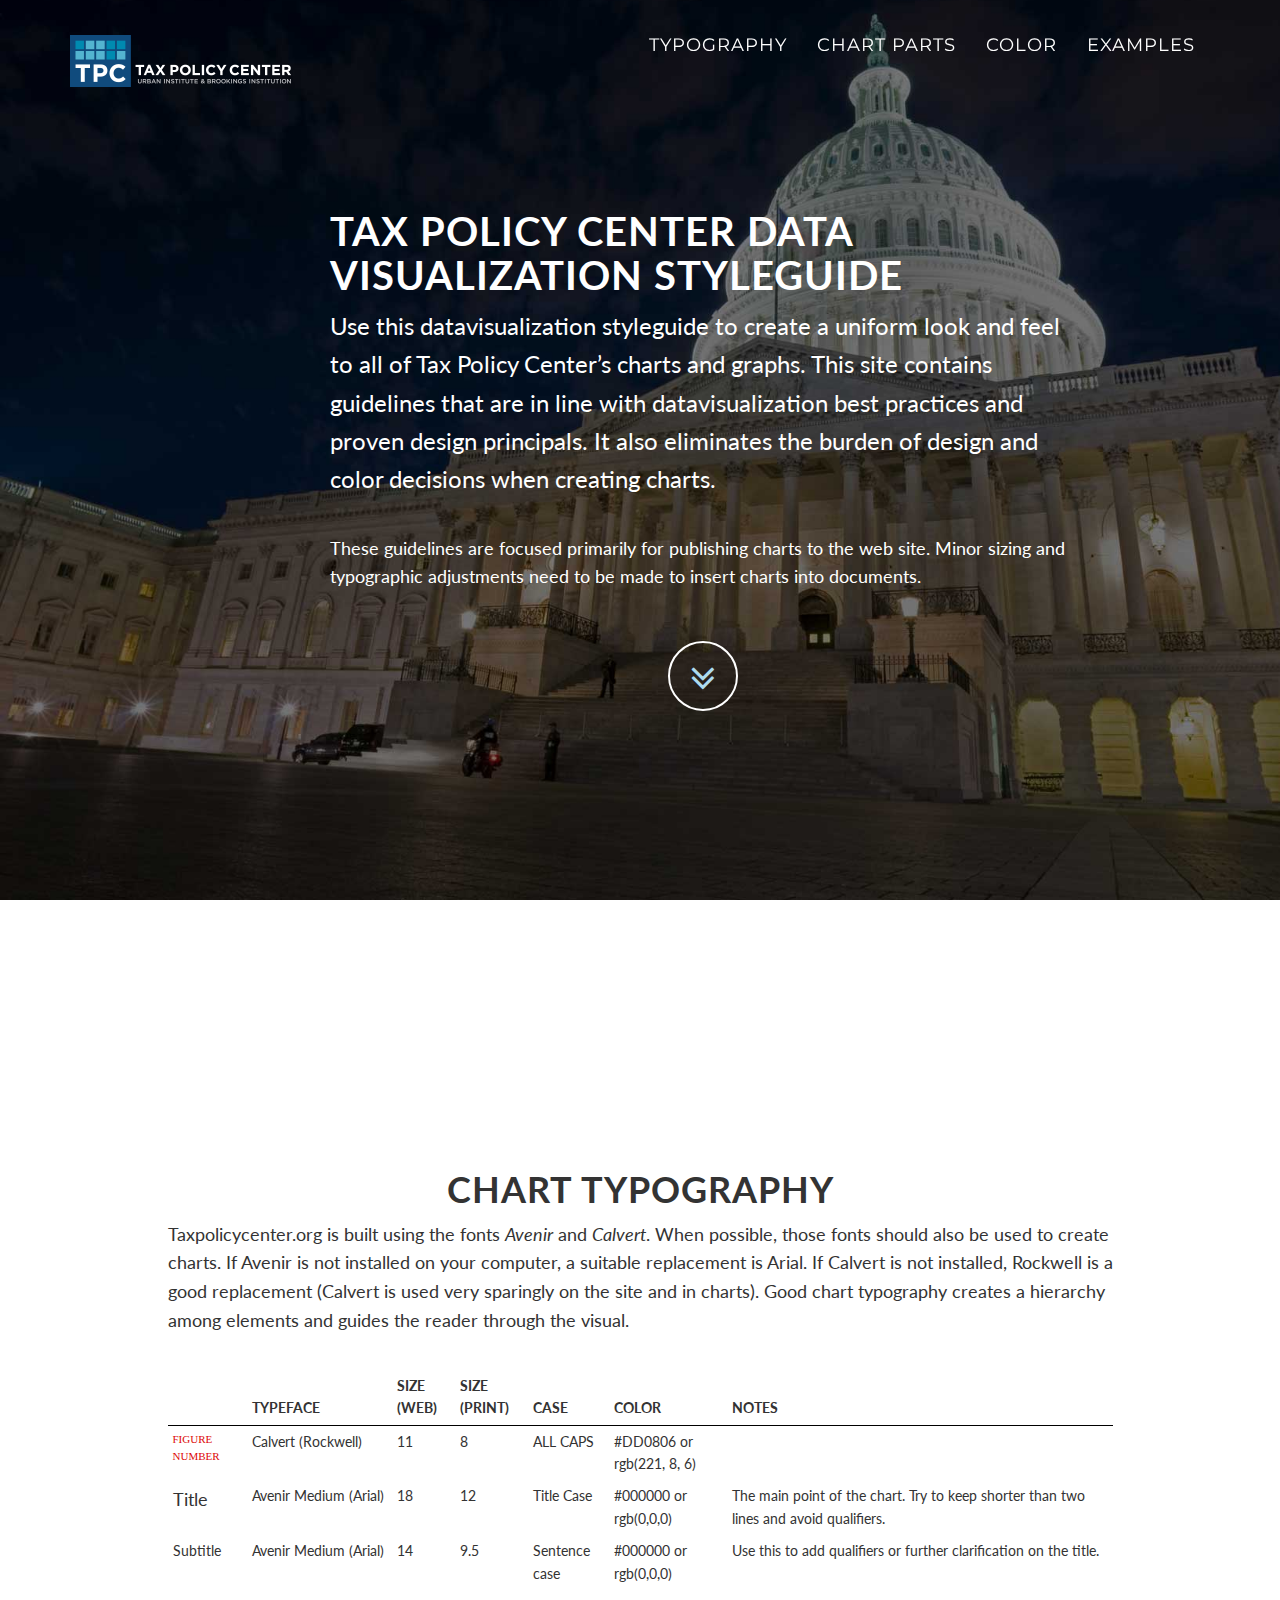
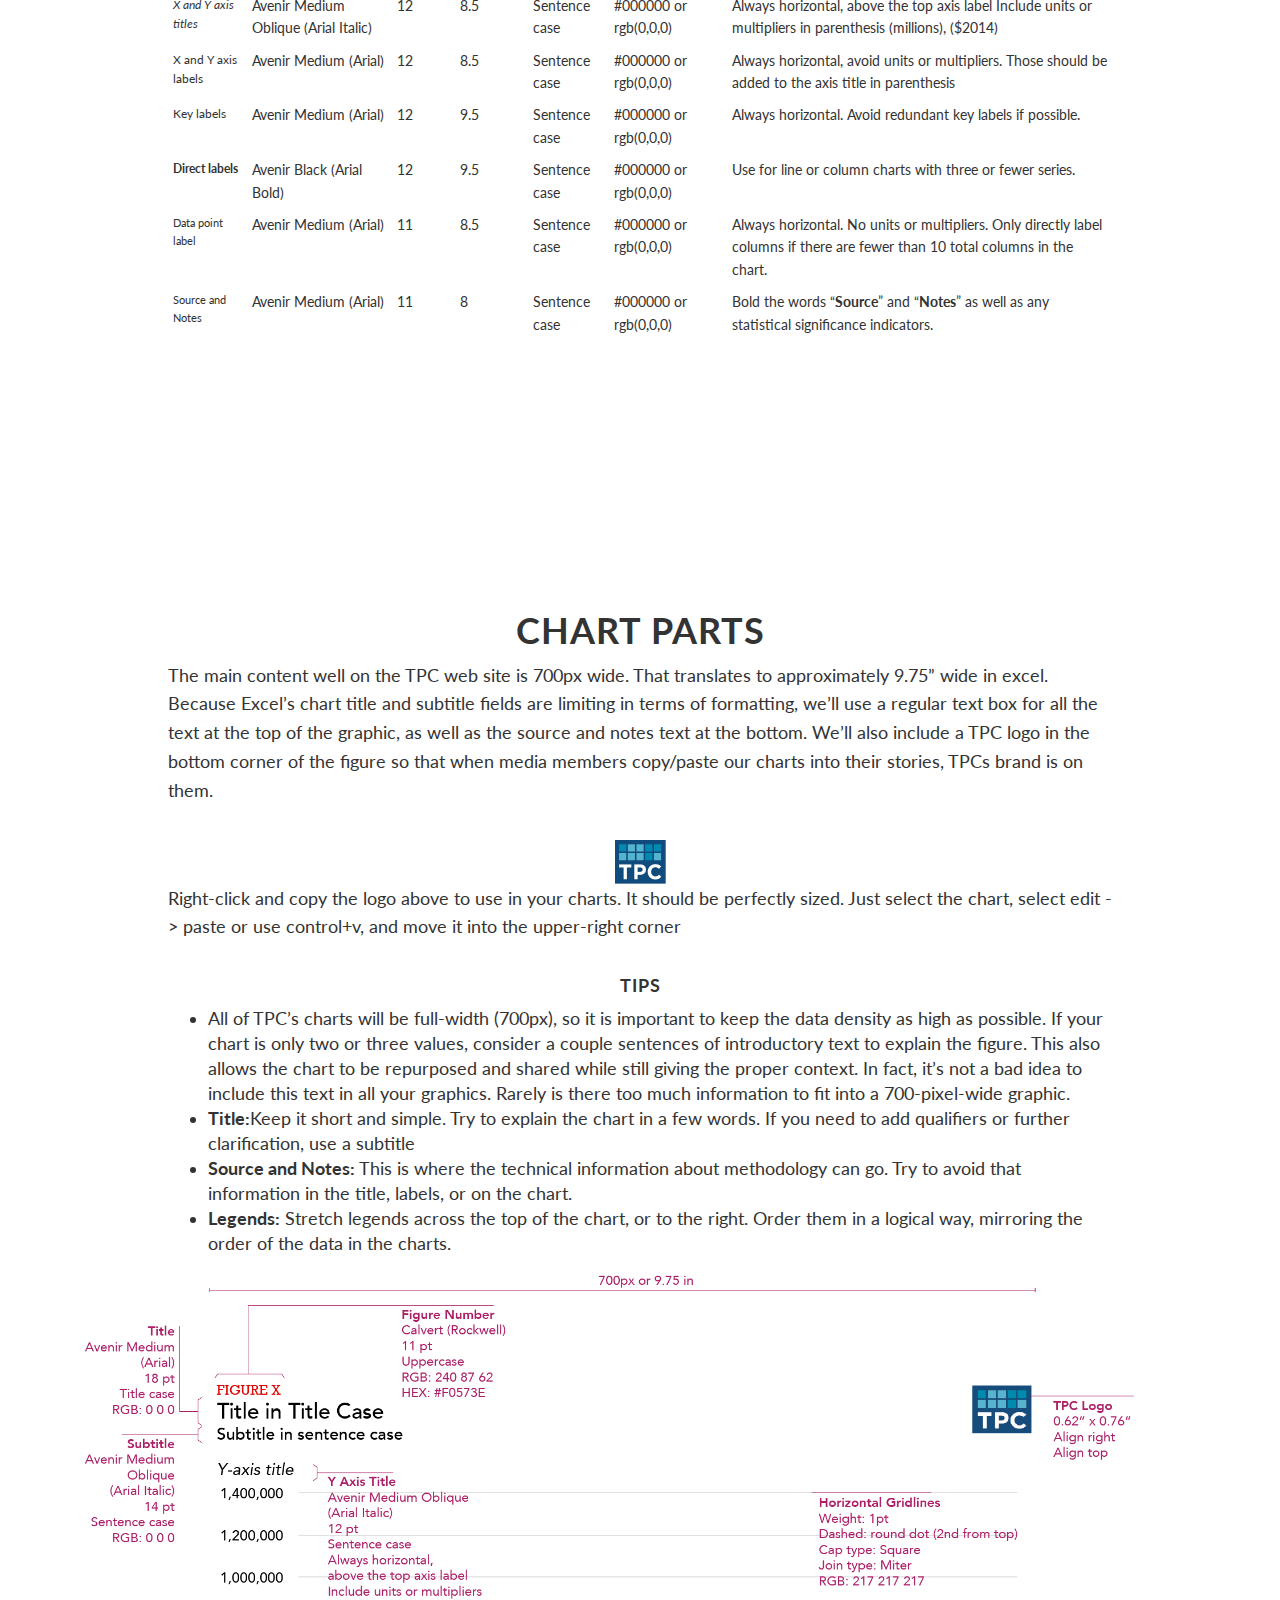
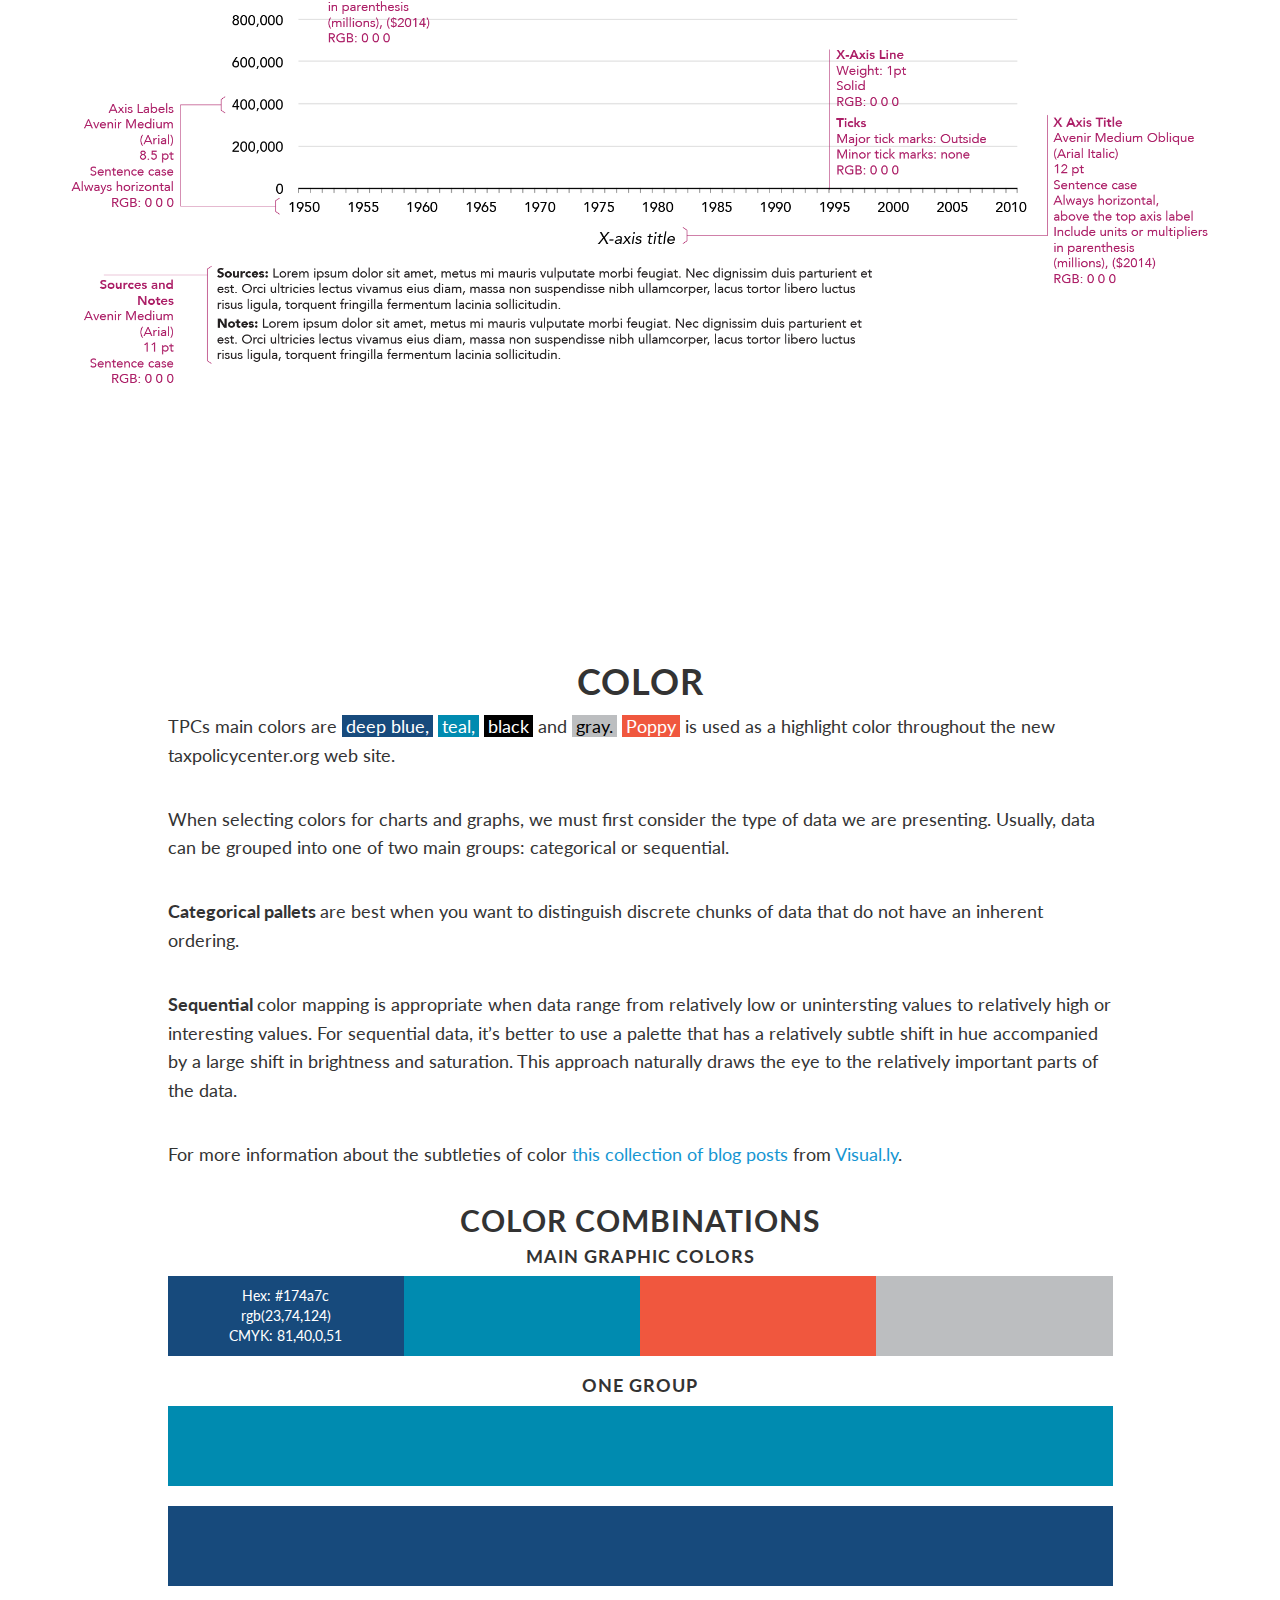
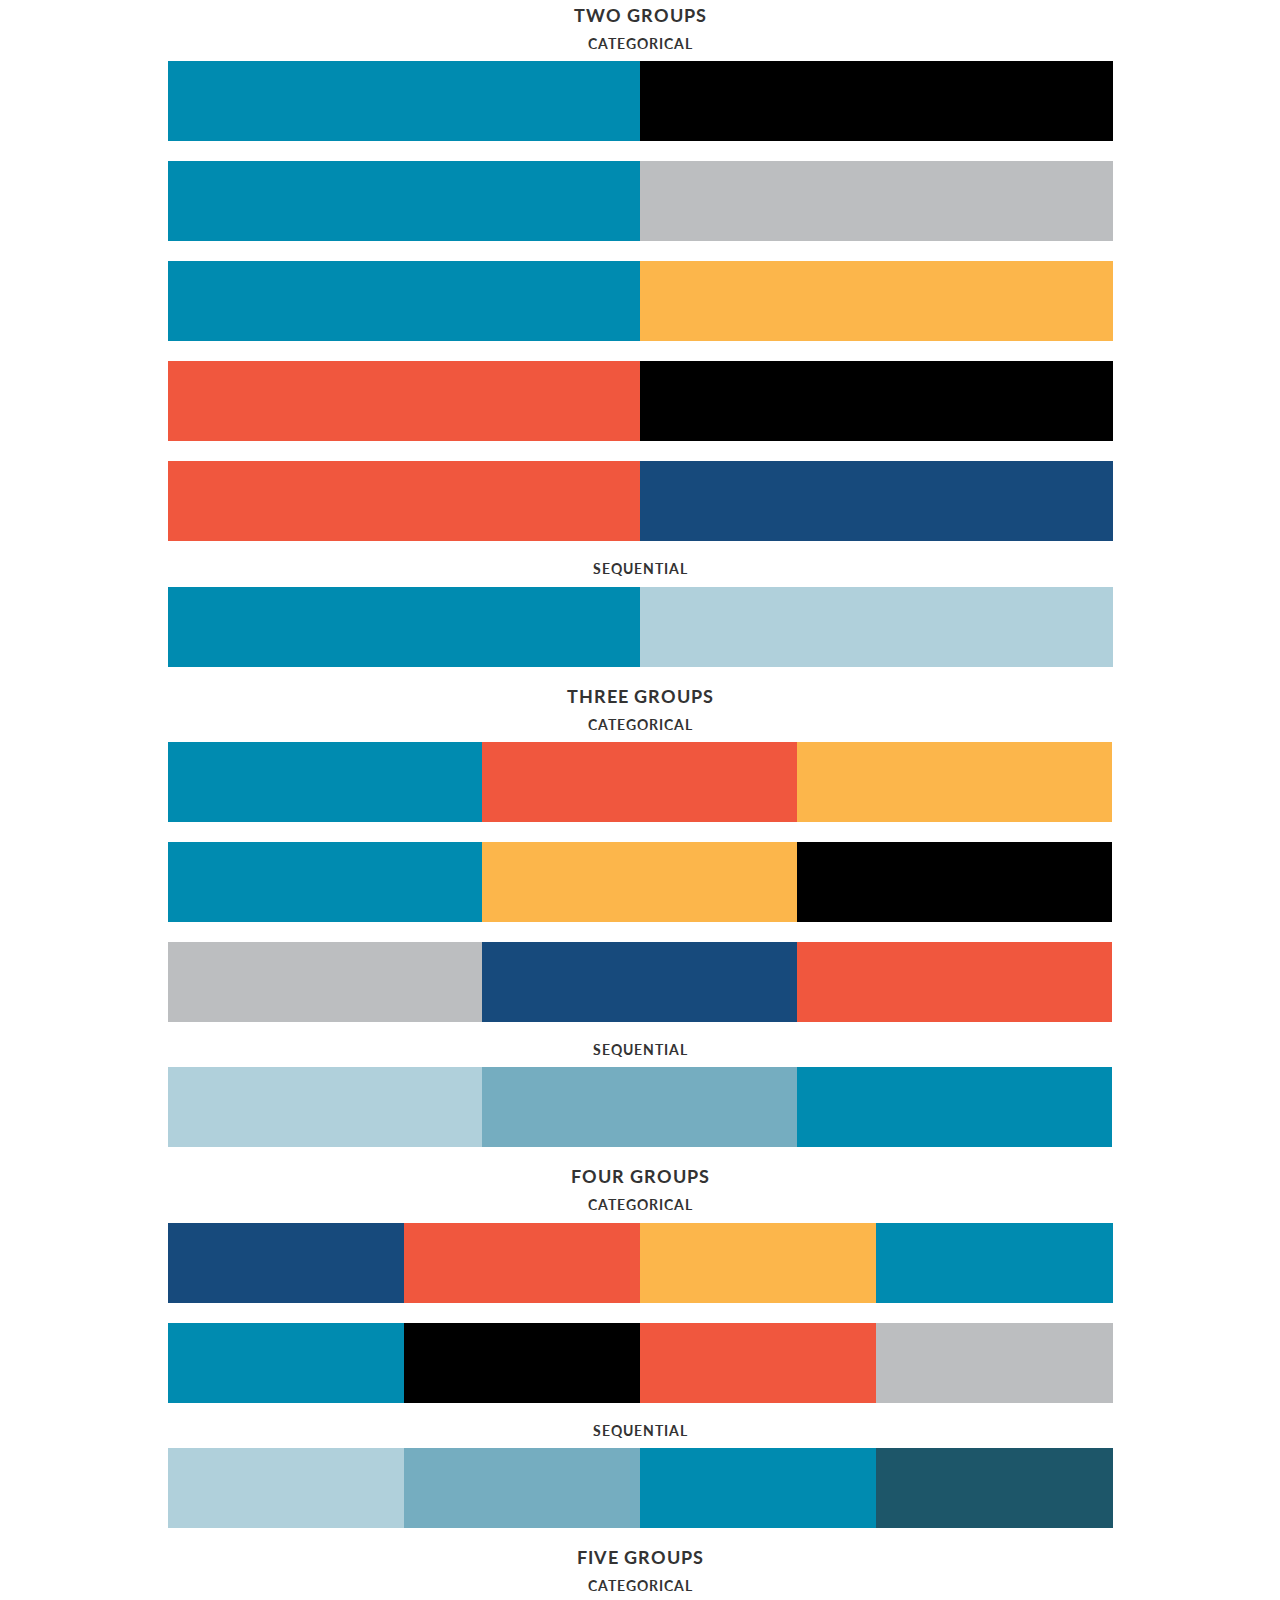
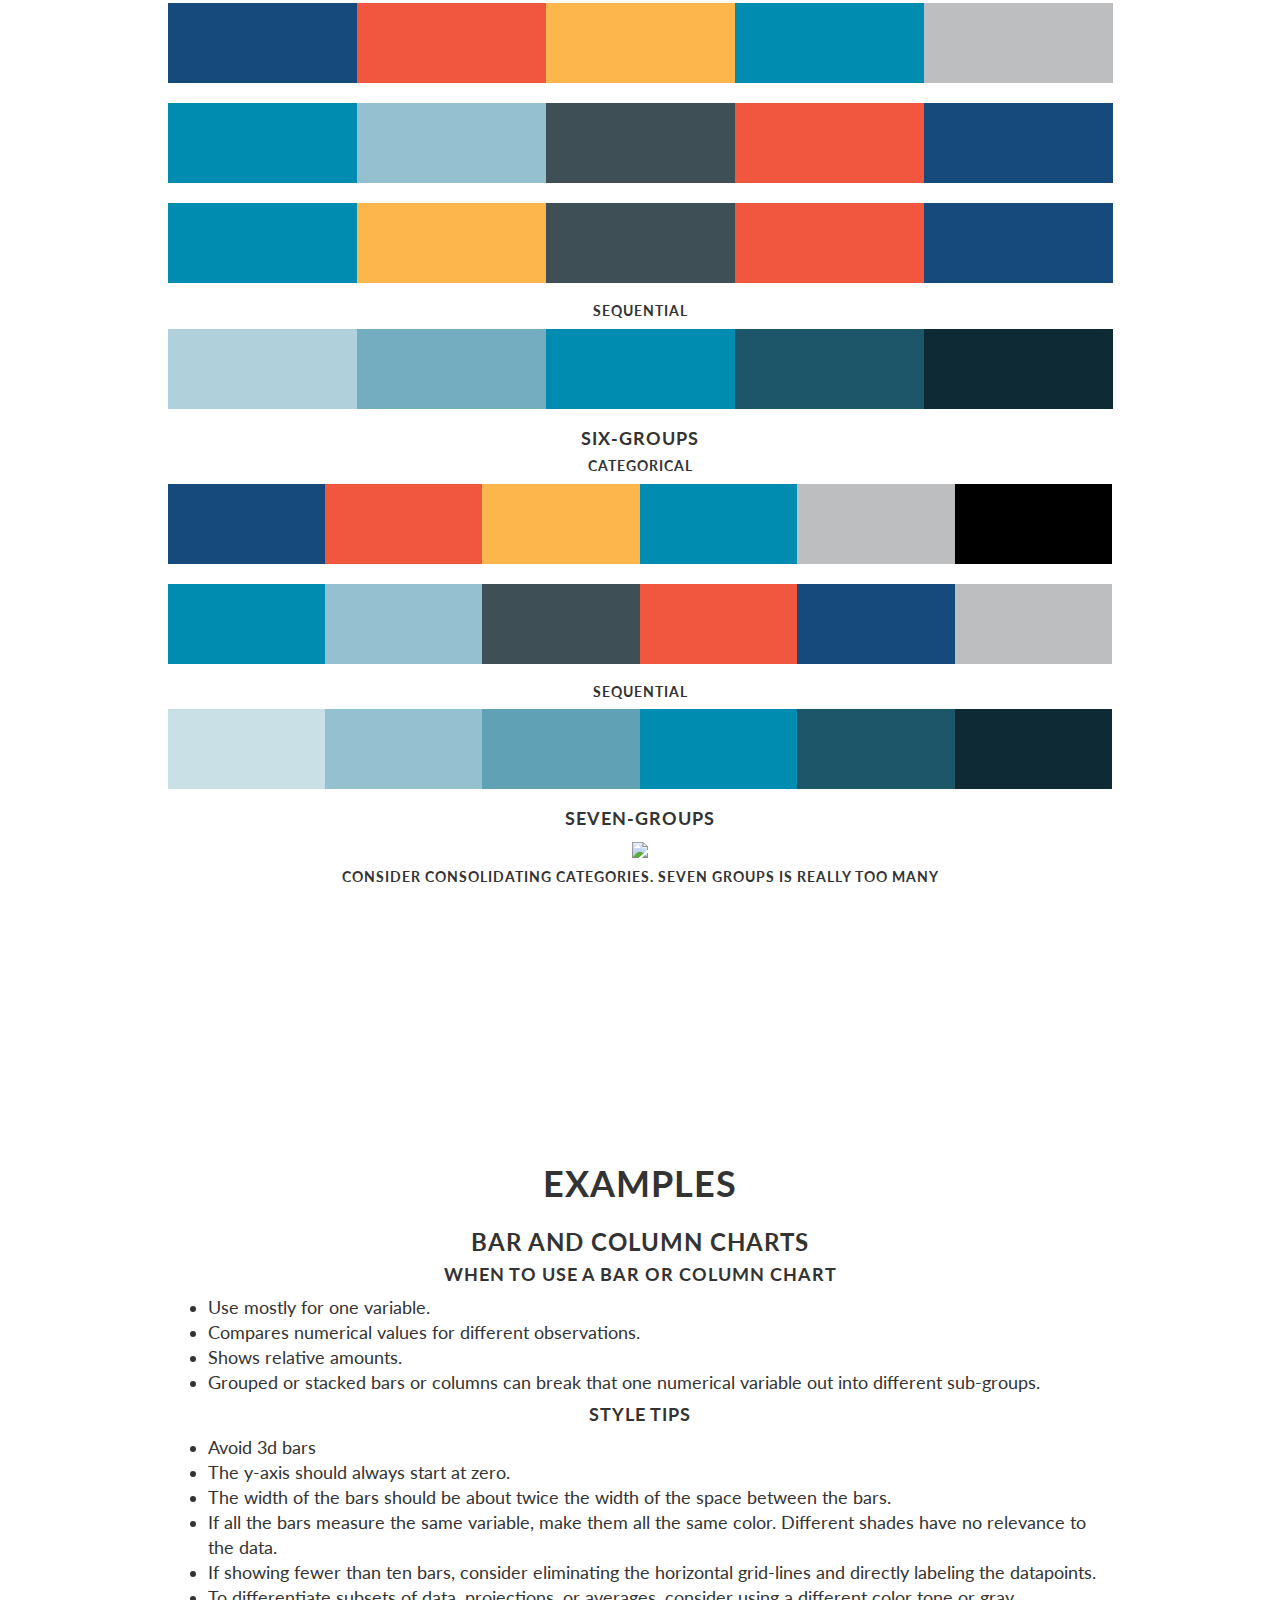
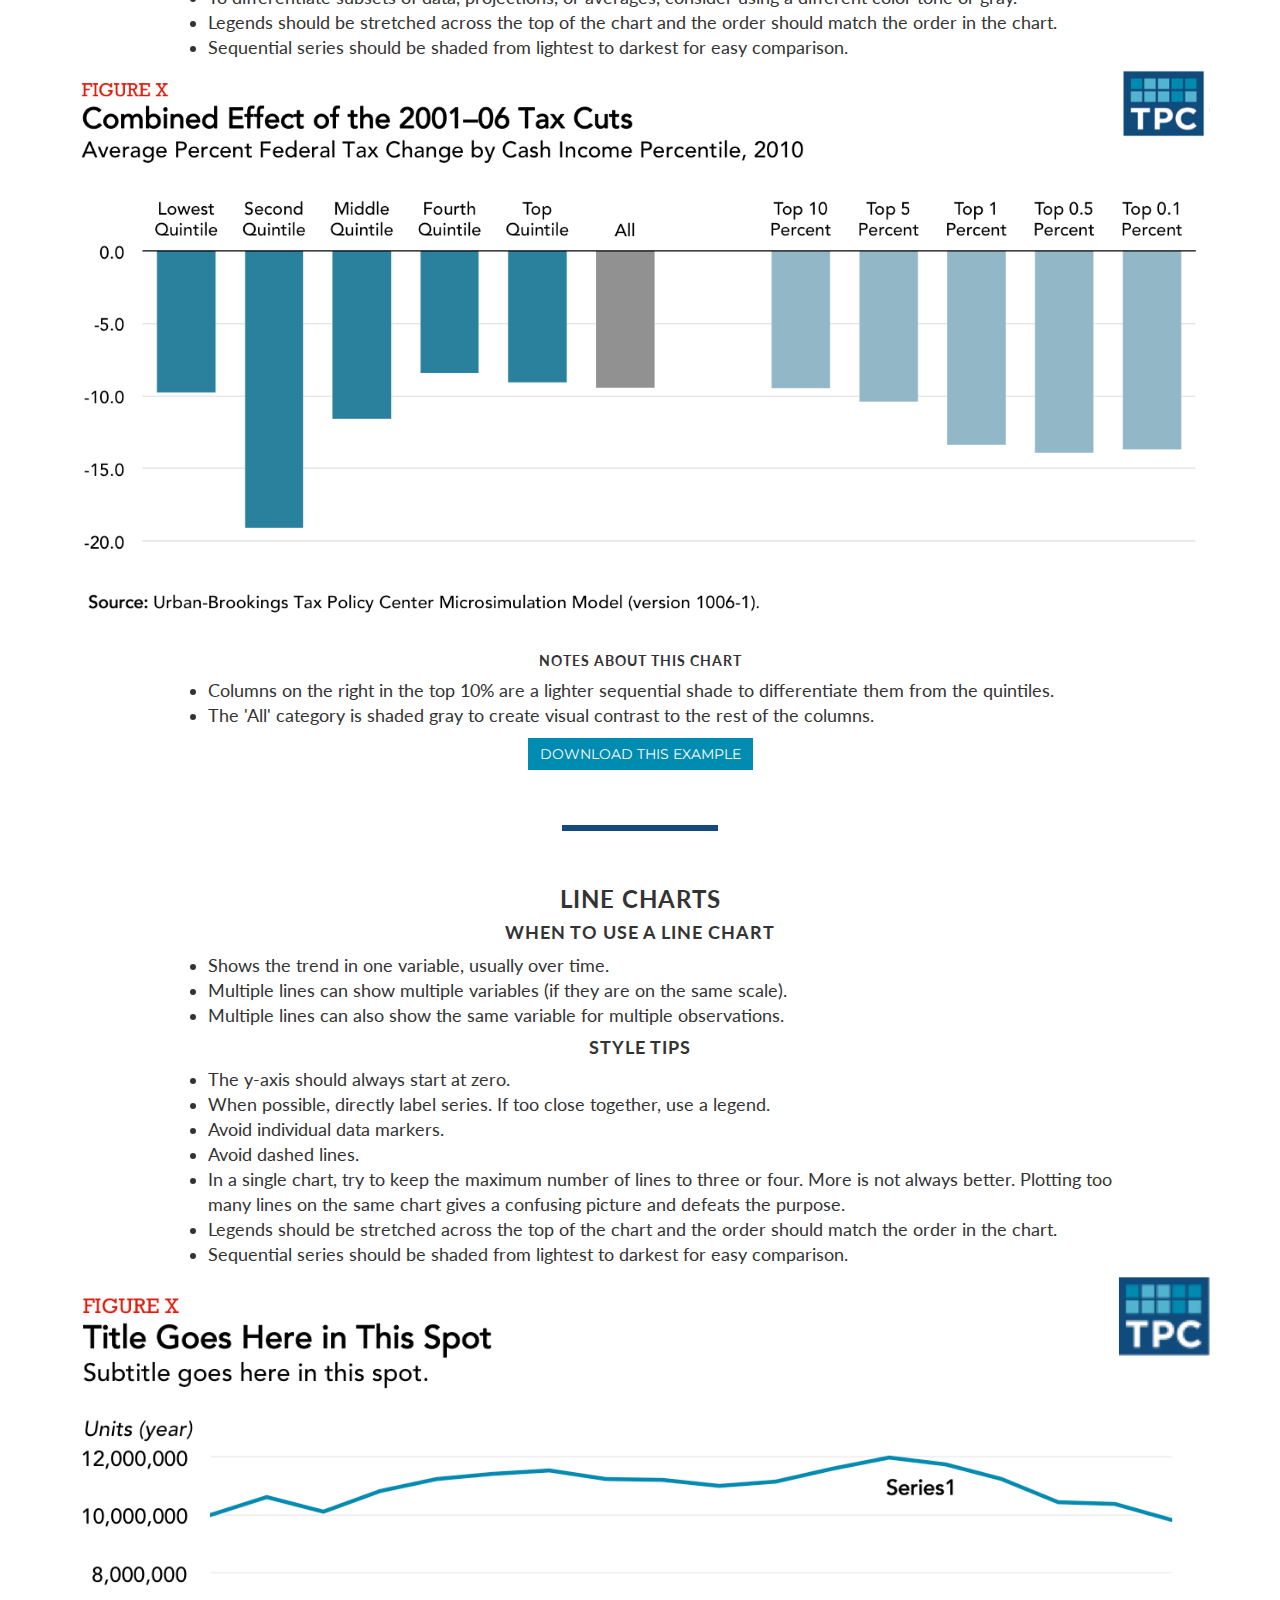
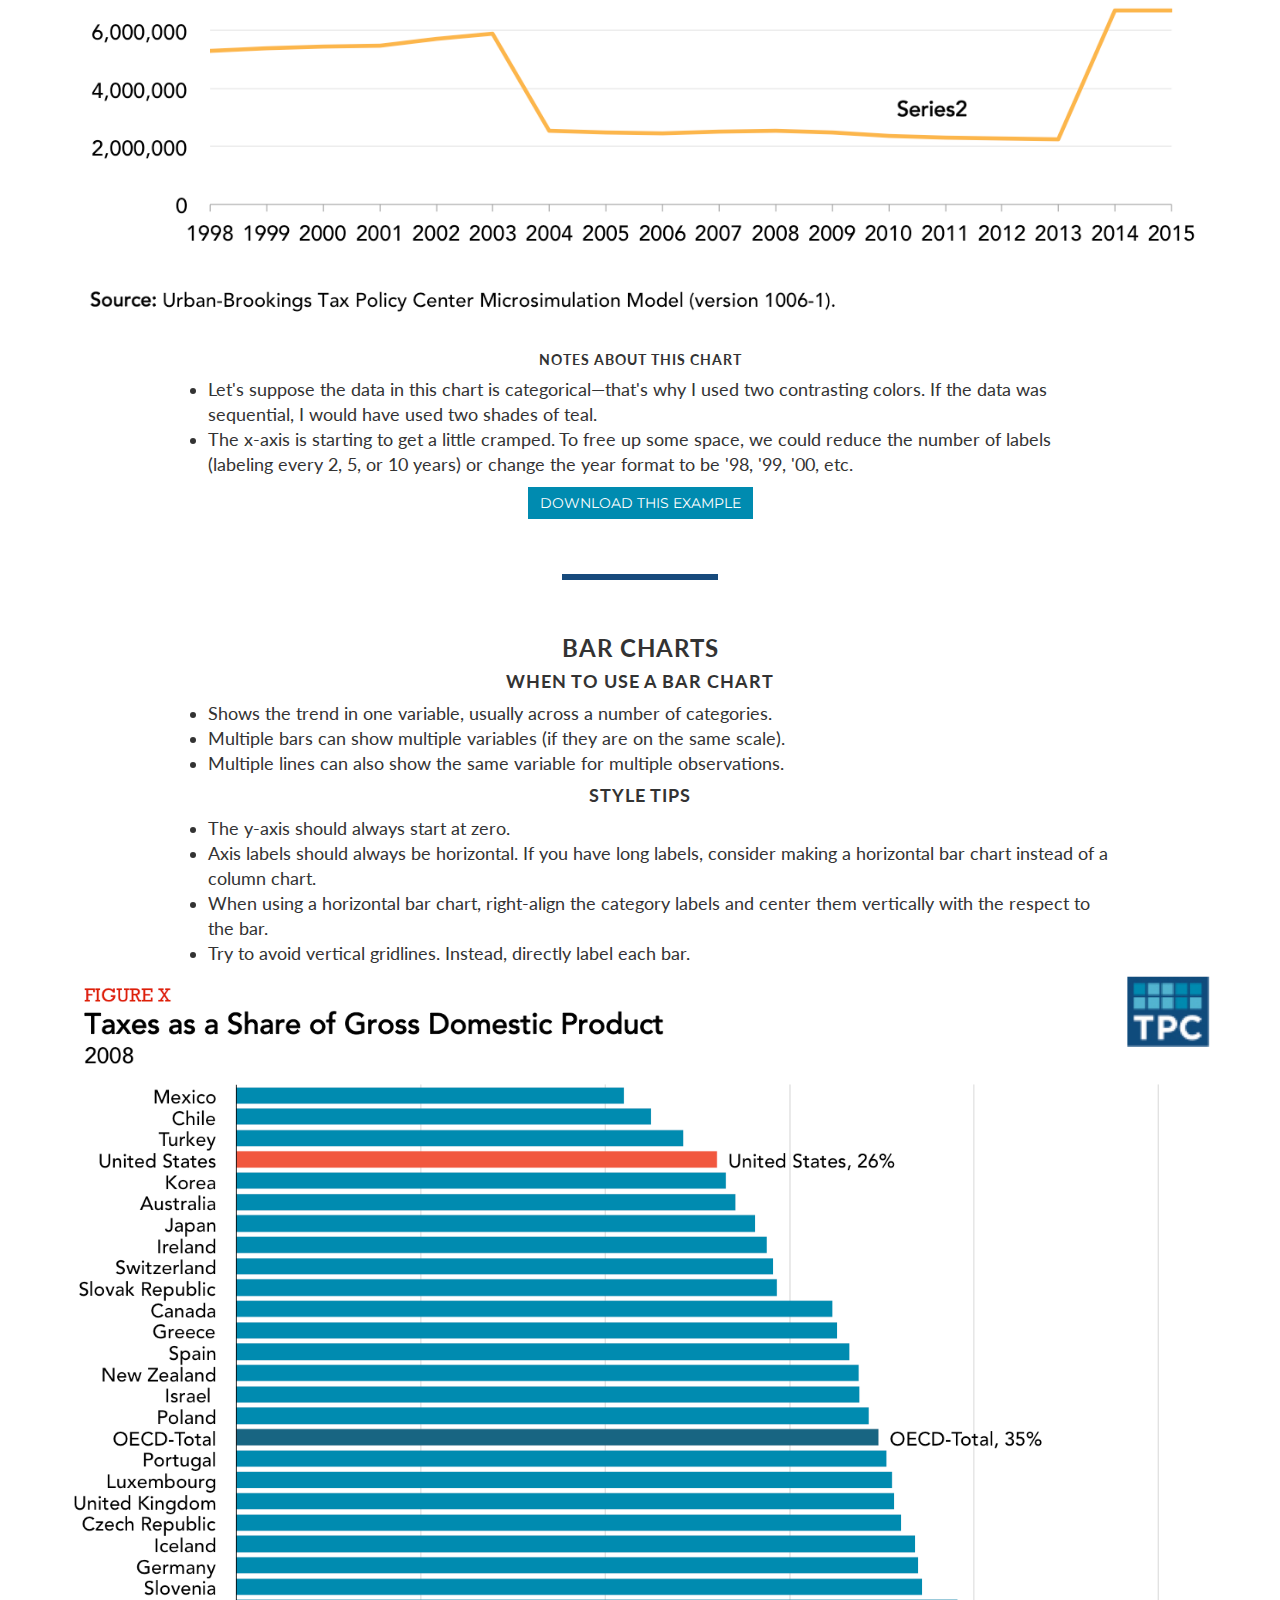
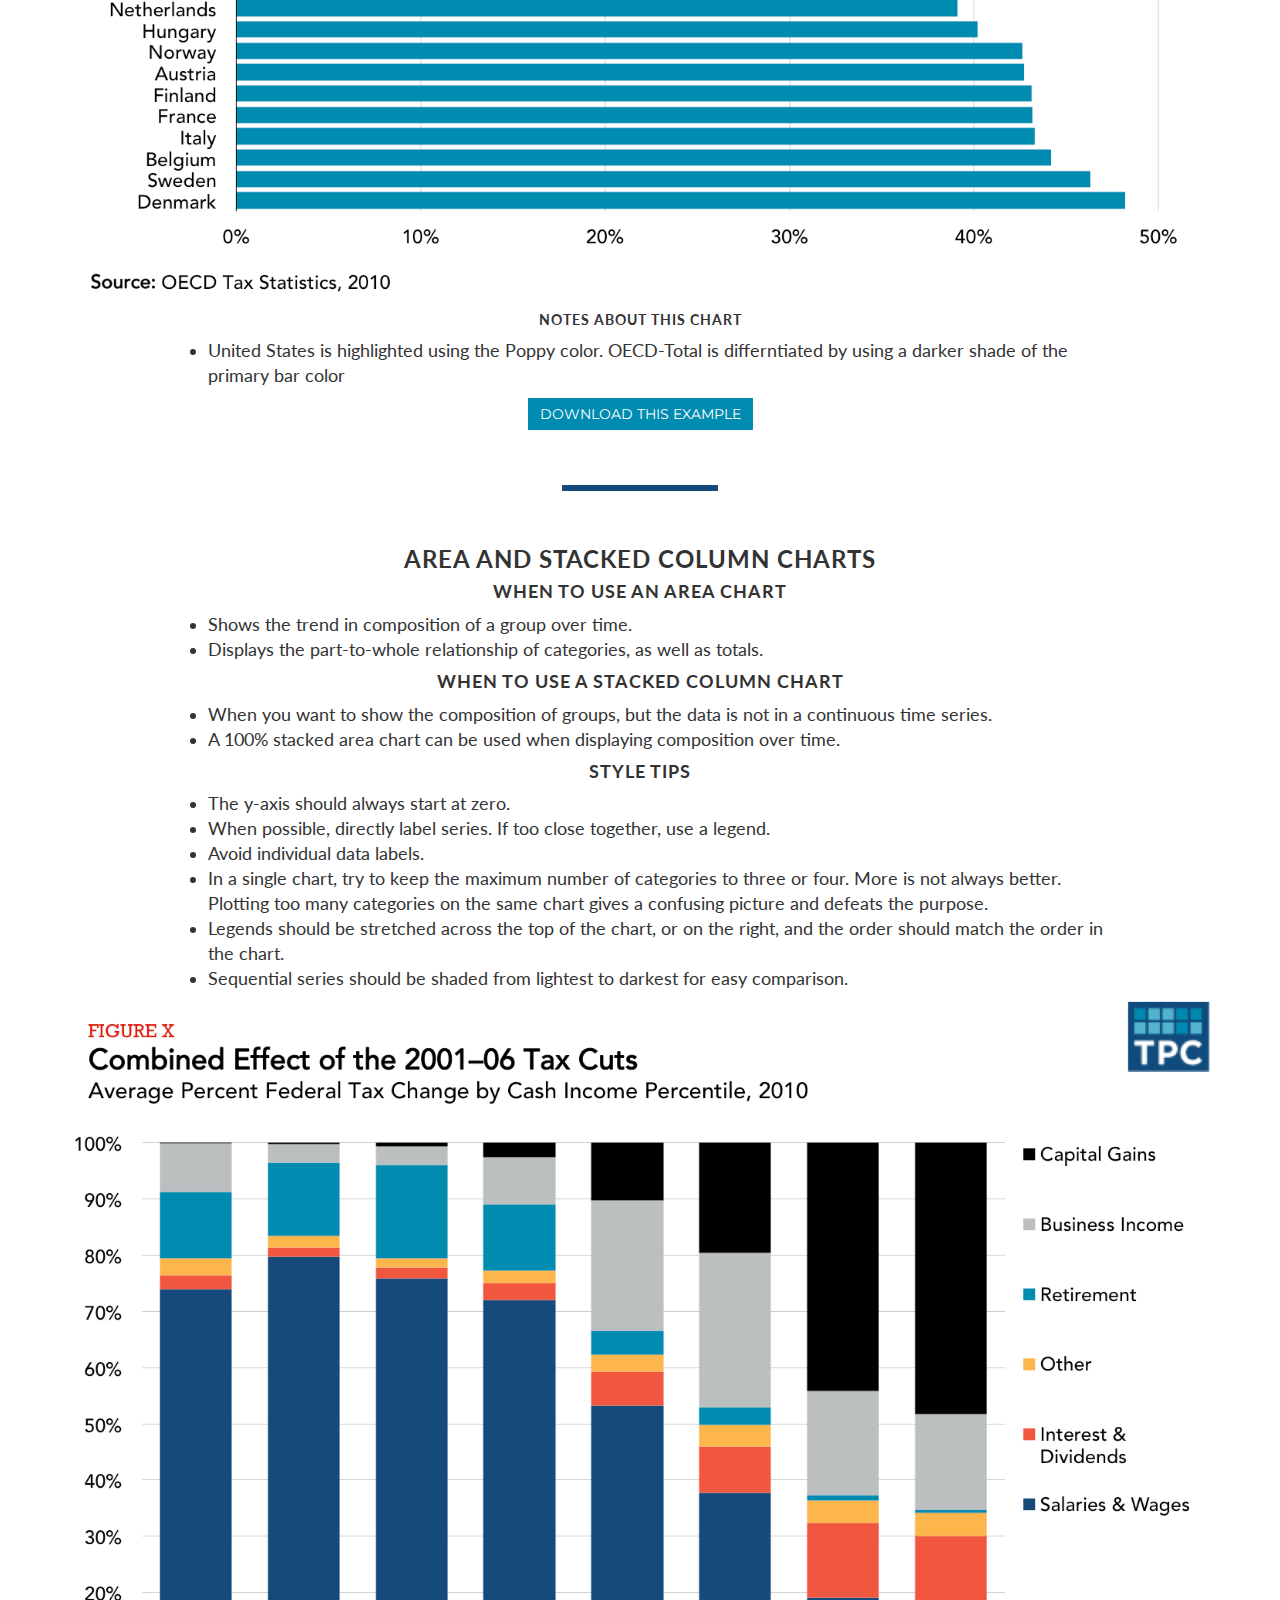
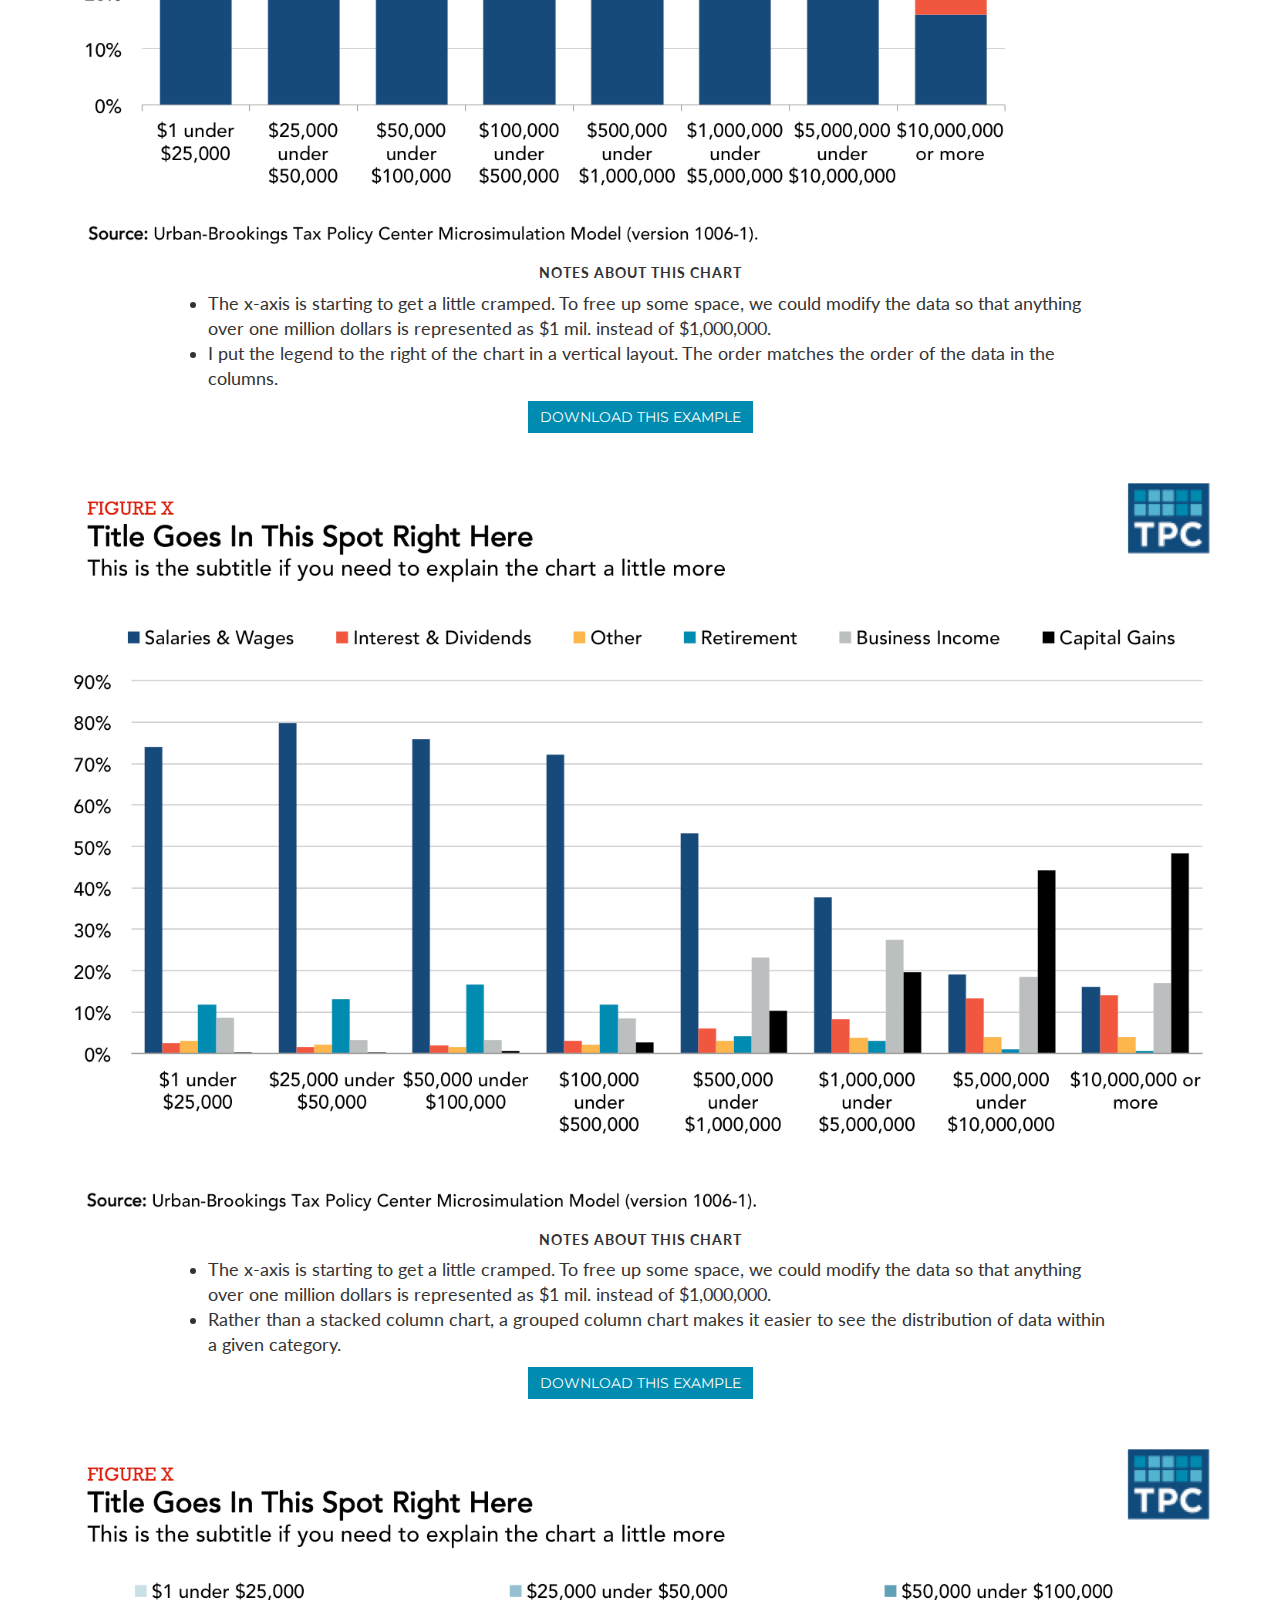
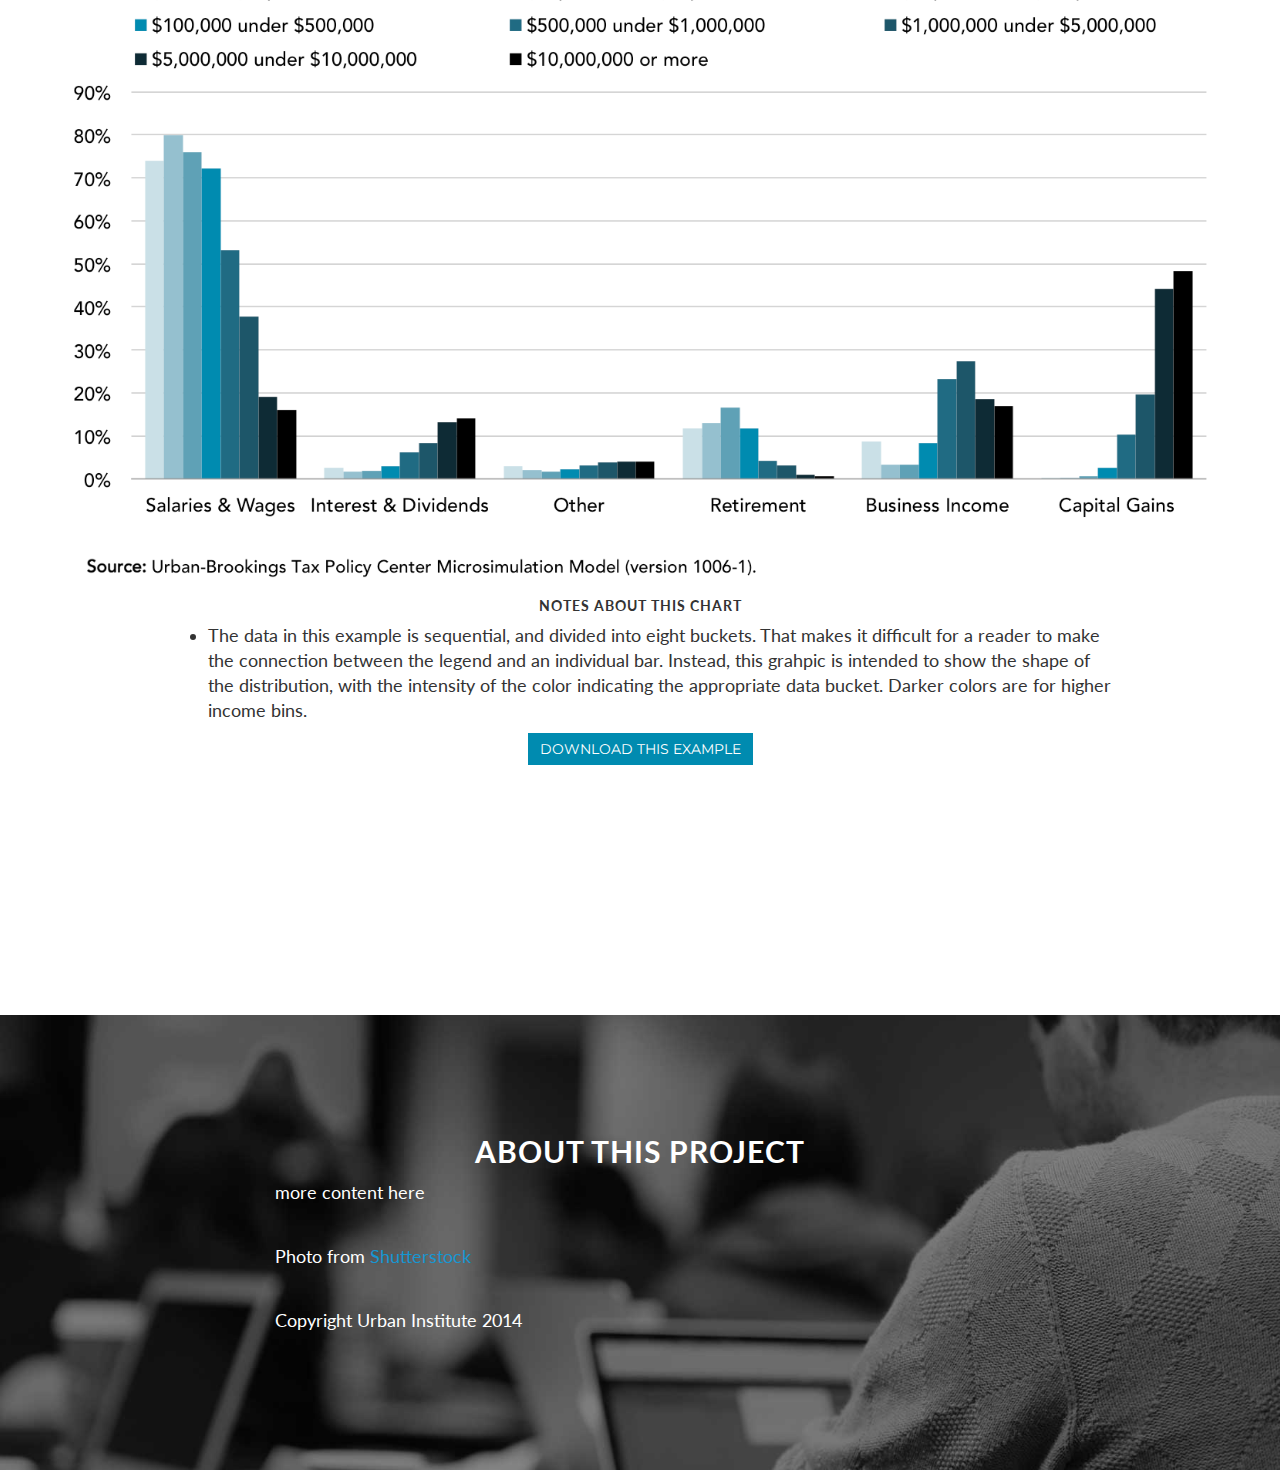
==== index.html @ 4c924c5a "updated chart example notes" ====
<!DOCTYPE html>
<html lang="en">

<head>

    <meta charset="utf-8">
    <meta http-equiv="X-UA-Compatible" content="IE=edge">
    <meta name="viewport" content="width=device-width, initial-scale=1">


    <meta name="twitter:card" content="summary">
    <meta name="twitter:site" content="@urbaninstitute">
    <meta name="twitter:creator" content="@urbaninstitute">
    <meta name="twitter:title" content="Urban Institute Data Visualization Styleguide">
    <meta name="twitter:description" content="Better data about those being victimized and their experiences could help service providers reach these groups, better meet their needs, and reduce domestic violence.">
    <meta name="twitter:image" content="http://datatools.urban.org/Features/domestic-violence-data/img/shutterstock_220408021_web.jpg">

    <meta property="og:title" content="Urban Institute Data Visualization Styleguide" />
    <meta property="og:description" content="Better data about those being victimized and their experiences could help service providers reach these groups, better meet their needs, and reduce domestic violence." />

    <meta property="og:image" content="http://datatools.urban.org/Features/domestic-violence-data/img/shutterstock_220408021_web.jpg" />
    <meta property="og:image:type" content="image/jpeg">
    <meta property="og:image:width" content="400">
    <meta property="og:image:height" content="400">
    <meta property="og:url" content="http://urbn.is/dv">


    <title>Tax Policy Center Data Visualization Styleguide</title>
    <link rel="icon" target="_blank" href="favicon.ico" type="image/x-icon">

    <!-- Bootstrap Core CSS -->
    <link target="_blank" href="css/bootstrap.min.css" rel="stylesheet">

    <!-- Custom CSS -->
    <link target="_blank" href="css/grayscale.css" rel="stylesheet">

    <!-- Urban Theme CSS -->
    <link rel="stylesheet/less" type="text/css" href="css/variables.less" />
    <!--    <link target="_blank" href="css/theme.css" rel="stylesheet">-->
    <link target="_blank" href="css/color-column.css" rel="stylesheet">
    <script src="less.min.js" type="text/javascript"></script>

    <!-- Custom Fonts -->
    <link target="_blank" href="font-awesome-4.2.0/css/font-awesome.min.css" rel="stylesheet" type="text/css">
    <link target="_blank" href="http://fonts.googleapis.com/css?family=Lato:400,700,400italic,700italic" rel="stylesheet" type="text/css">
    <link target="_blank" href="http://fonts.googleapis.com/css?family=Montserrat:400,700" rel="stylesheet" type="text/css">

    <!-- HTML5 Shim and Respond.js IE8 support of HTML5 elements and media queries -->
    <!-- WARNING: Respond.js doesn't work if you view the page via file:// -->
    <!--[if lt IE 9]>
        <script src="https://oss.maxcdn.com/libs/html5shiv/3.7.0/html5shiv.js"></script>
        <script src="https://oss.maxcdn.com/libs/respond.js/1.4.2/respond.min.js"></script>
    <![endif]-->

</head>

<body id="page-top" data-spy="scroll" data-target=".navbar-fixed-top">

    <!-- Navigation -->
    <nav class="navbar navbar-custom navbar-fixed-top" role="navigation">
        <div class="container">
            <div class="navbar-header">
                <button type="button" class="navbar-toggle" data-toggle="collapse" data-target=".navbar-main-collapse">
                    <i class="fa fa-bars"></i>
                </button>
                <a class="navbar-brand page-scroll" target="_blank" href="http://www.taxpolicycenter.org" target="_blank">
                    <div class="logo"></div>
                </a>
            </div>

            <!-- Collect the nav links, forms, and other content for toggling -->
            <div class="collapse navbar-collapse navbar-right navbar-main-collapse">
                <ul class="nav navbar-nav">
                    <!-- Hidden li included to remove active class from about link when scrolled up past about section -->
                    <li class="hidden">
                        <a target="_blank" href="#page-top"></a>
                    </li>
                    <li>
                        <a class="page-scroll" href="#typography">Typography</a>
                    </li>
                    <li>
                        <a class="page-scroll" href="#chart-parts">Chart Parts</a>
                    </li>
                    <li>
                        <a class="page-scroll" href="#color">Color</a>
                    </li>
                    <li>
                        <a class="page-scroll" href="#examples">Examples</a>
                    </li>
                </ul>
            </div>
            <!-- /.navbar-collapse -->
        </div>
        <!-- /.container -->
    </nav>

    <!-- Intro Header -->
    <header class="intro">
        <div class="intro-body">
            <div class="container">
                <div class="row">
                    <div class="col-md-8 col-md-offset-2">
                        <h1 class="brand-heading">Tax Policy Center Data Visualization Styleguide</h1>
                        <!--                        <p class="byline-text">Lorem ipsum</p>-->
                        <p class="intro-text">Use this datavisualization styleguide to create a uniform look and feel to all of Tax Policy Center’s charts and graphs. This site contains guidelines that are in line with datavisualization best practices and proven design principals. It also eliminates the burden of design and color decisions when creating charts.</p>
                        <p>
                            These guidelines are focused primarily for publishing charts to the web site. Minor sizing and typographic adjustments need to be made to insert charts into documents.
                        </p>
                        <a target="_blank" href="#about" class="btn btn-circle page-scroll">
                            <i class="fa fa-angle-double-down animated"></i>
                        </a>
                    </div>
                </div>
            </div>
        </div>
    </header>

    <!-- Typography Section -->
    <section id="typography" class="container content-section text-center">
        <div class="row">
            <div class="col-lg-10 col-lg-offset-1">
                <h1>Chart Typography</h1>
                <p>Taxpolicycenter.org is built using the fonts <em>Avenir</em> and <em>Calvert</em>. When possible, those fonts should also be used to create charts. If Avenir is not installed on your computer, a suitable replacement is Arial. If Calvert is not installed, Rockwell is a good replacement (Calvert is used very sparingly on the site and in charts). Good chart typography creates a hierarchy among elements and guides the reader through the visual. </p>

                <table class="type-table" border="0" cellspacing="10px" cellpadding="10px" align="left">
                    <tbody>
                        <tr style="text-transform:Uppercase; font-weight:bold; border-bottom:1px solid #000;">
                            <td valign="bottom"> </td>
                            <td valign="bottom">
                                <p>Typeface</p>
                            </td>
                            <td valign="bottom">
                                <p>Size (web)</p>
                            </td>
                            <td valign="bottom">
                                <p>Size (print)</p>
                            </td>
                            <td valign="bottom">
                                <p>Case</p>
                            </td>
                            <td valign="bottom">
                                <p>Color</p>
                            </td>
                            <td valign="bottom">
                                <p>Notes</p>
                            </td>
                        </tr>

                        <tr>
                            <td valign="top">
                                <p style="font-family:Rockwell; font-size:11px; color:#DD0806; text-transform:uppercase">Figure number</p>
                            </td>
                            <td valign="top">
                                <p>Calvert (Rockwell)</p>
                            </td>
                            <td valign="top">
                                <p>11</p>
                            </td>
                            <td valign="top">
                                <p>8</p>
                            </td>
                            <td valign="top">
                                <p>ALL CAPS</p>
                            </td>
                            <td valign="top">
                                <p>#DD0806 or rgb(221, 8, 6)</p>
                            </td>
                            <td valign="top"> </td>
                        </tr>

                        <tr>
                            <td valign="top">
                                <p style="font-size:18px;">Title</p>
                            </td>
                            <td valign="top">
                                <p>Avenir Medium (Arial)</p>
                            </td>
                            <td valign="top">
                                <p>18</p>
                            </td>
                            <td valign="top">
                                <p>12</p>
                            </td>
                            <td valign="top">
                                <p>Title Case</p>
                            </td>
                            <td valign="top">
                                <p>#000000 or rgb(0,0,0)</p>
                            </td>
                            <td valign="top">
                                <p>The main point of the chart. Try to keep shorter than two lines and avoid qualifiers.</p>
                            </td>
                        </tr>

                        <tr>
                            <td valign="top">
                                <p style="font-size:14px;">Subtitle</p>
                            </td>
                            <td valign="top">
                                <p>Avenir Medium (Arial)</p>
                            </td>
                            <td valign="top">
                                <p>14</p>
                            </td>
                            <td valign="top">
                                <p>9.5</p>
                            </td>
                            <td valign="top">
                                <p>Sentence case</p>
                            </td>
                            <td valign="top">
                                <p>#000000 or rgb(0,0,0)</p>
                            </td>
                            <td valign="top">
                                <p>Use this to add qualifiers or further clarification on the title.</p>
                            </td>
                        </tr>

                        <tr>
                            <td valign="top">
                                <p style="font-size:12px;"><em>X and Y axis titles</em>
                                </p>
                            </td>
                            <td valign="top">
                                <p>Avenir Medium Oblique (Arial Italic)</p>
                            </td>
                            <td valign="top">
                                <p>12</p>
                            </td>
                            <td valign="top">
                                <p>8.5</p>
                            </td>
                            <td valign="top">
                                <p>Sentence case</p>
                            </td>
                            <td valign="top">
                                <p>#000000 or rgb(0,0,0)</p>
                            </td>
                            <td valign="top">
                                <p>Always horizontal, above the top axis label Include units or multipliers in parenthesis (millions), ($2014)</p>
                            </td>
                        </tr>

                        <tr>
                            <td valign="top">
                                <p style="font-size:12px;">X and Y axis labels</p>
                            </td>
                            <td valign="top">
                                <p>Avenir Medium (Arial)</p>
                            </td>
                            <td valign="top">
                                <p>12</p>
                            </td>
                            <td valign="top">
                                <p>8.5</p>
                            </td>
                            <td valign="top">
                                <p>Sentence case</p>
                            </td>
                            <td valign="top">
                                <p>#000000 or rgb(0,0,0)</p>
                            </td>
                            <td valign="top">
                                <p>Always horizontal, avoid units or multipliers. Those should be added to the axis title in parenthesis</p>
                            </td>
                        </tr>

                        <tr>
                            <td valign="top">
                                <p style="font-size:12px;">Key labels</p>
                            </td>
                            <td valign="top">
                                <p>Avenir Medium (Arial)</p>
                            </td>
                            <td valign="top">
                                <p>12</p>
                            </td>
                            <td valign="top">
                                <p>9.5</p>
                            </td>
                            <td valign="top">
                                <p>Sentence case</p>
                            </td>
                            <td valign="top">
                                <p>#000000 or rgb(0,0,0)</p>
                            </td>
                            <td valign="top">
                                <p>Always horizontal. Avoid redundant key labels if possible.</p>
                            </td>
                        </tr>

                        <tr>
                            <td valign="top">
                                <p style="font-size:12px;"><b>Direct labels</b>
                                </p>
                            </td>
                            <td valign="top">
                                <p>Avenir Black (Arial Bold)</p>
                            </td>
                            <td valign="top">
                                <p>12</p>
                            </td>
                            <td valign="top">
                                <p>9.5</p>
                            </td>
                            <td valign="top">
                                <p>Sentence case</p>
                            </td>
                            <td valign="top">
                                <p>#000000 or rgb(0,0,0)</p>
                            </td>
                            <td valign="top">
                                <p>Use for line or column charts with three or fewer series.</p>
                            </td>
                        </tr>

                        <tr>
                            <td valign="top">
                                <p style="font-size:11px;">Data point label</p>
                            </td>
                            <td valign="top">
                                <p>Avenir Medium (Arial)</p>
                            </td>
                            <td valign="top">
                                <p>11</p>
                            </td>
                            <td valign="top">
                                <p>8.5</p>
                            </td>
                            <td valign="top">
                                <p>Sentence case</p>
                            </td>
                            <td valign="top">
                                <p>#000000 or rgb(0,0,0)</p>
                            </td>
                            <td valign="top">
                                <p>Always horizontal. No units or multipliers. Only directly label columns if there are fewer than 10 total columns in the chart.</p>
                            </td>
                        </tr>

                        <tr>
                            <td valign="top">
                                <p style="font-size:11px;">Source and Notes</p>
                            </td>
                            <td valign="top">
                                <p>Avenir Medium (Arial)</p>
                            </td>
                            <td valign="top">
                                <p>11</p>
                            </td>
                            <td valign="top">
                                <p>8</p>
                            </td>
                            <td valign="top">
                                <p>Sentence case</p>
                            </td>
                            <td valign="top">
                                <p>#000000 or rgb(0,0,0)</p>
                            </td>
                            <td valign="top">
                                <p>Bold the words “<b>Source</b>” and “<b>Notes</b>” as well as any statistical significance indicators.</p>
                            </td>
                        </tr>

                    </tbody>
                </table>
            </div>

    </section>

    <!-- chart parts Section -->
    <section id="chart-parts" class="container content-section text-center">
        <div class="row">
            <div class="col-lg-10 col-lg-offset-1">
                <h1>Chart Parts</h1>
                <p>The main content well on the TPC web site is 700px wide. That translates to approximately 9.75” wide in excel. Because Excel’s chart title and subtitle fields are limiting in terms of formatting, we’ll use a regular text box for all the text at the top of the graphic, as well as the source and notes text at the bottom. We’ll also include a TPC logo in the bottom corner of the figure so that when media members copy/paste our charts into their stories, TPCs brand is on them.</p> 
                <img src="img/tpc-logo-chart.jpg"/>
                <p>Right-click and copy the logo above to use in your charts. It should be perfectly sized. Just select the chart, select edit -> paste or use control+v, and move it into the upper-right corner</p>
                <h4>Tips</h4>

                <ul>
                    <li>All of TPC’s charts will be full-width (700px), so it is important to keep the data density as high as possible. If your chart is only two or three values, consider a couple sentences of introductory text to explain the figure. This also allows the chart to be repurposed and shared while still giving the proper context. In fact, it’s not a bad idea to include this text in all your graphics. Rarely is there too much information to fit into a 700-pixel-wide graphic.</li>
                    <li><b>Title:</b>Keep it short and simple. Try to explain the chart in a few words. If you need to add qualifiers or further clarification, use a subtitle</li>
                    <li><b>Source and Notes:</b> This is where the technical information about methodology can go. Try to avoid that information in the title, labels, or on the chart.</li>
                    <li><b>Legends:</b> Stretch legends across the top of the chart, or to the right. Order them in a logical way, mirroring the order of the data in the charts.</li>
                </ul>

            </div>
            <div class="col-lg-12">
                <img src="img/chart-parts-02.png" width="100%" />
            </div>


        </div>

    </section>

    <section id="color" class="container content-section text-center">
        <div class="row">
            <div class="col-lg-10 col-lg-offset-1">
                <h1>Color</h1>
                <p>TPCs main colors are <span class="text-swatch tpc-blue">deep blue,</span> <span class="text-swatch tpc-teal">teal,</span> <span class="text-swatch black">black</span> and <span class="text-swatch gray" style="color:#000">gray.</span> <span class="text-swatch poppy">Poppy</span> is used as a highlight color throughout the new taxpolicycenter.org web site. </p>
                <p>When selecting colors for charts and graphs, we must first consider the type of data we are presenting. Usually, data can be grouped into one of two main groups: categorical or sequential.</p>
                <p><b>Categorical pallets </b>are best when you want to distinguish discrete chunks of data that do not have an inherent ordering.</p>
                <p><b>Sequential  </b>color mapping is appropriate when data range from relatively low or unintersting values to relatively high or interesting values. For sequential data, it’s better to use a palette that has a relatively subtle shift in hue accompanied by a large shift in brightness and saturation. This approach naturally draws the eye to the relatively important parts of the data.</p>
                <p>For more information about the subtleties of color <a href="http://blog.visual.ly/?s=%22subtleties+of+color%22" target="_blank">this collection of blog posts</a> from <a href="http://visual.ly/" target="_blank"> Visual.ly</a>.</p>

                <h2>Color combinations</h2>

                <h4>Main graphic colors</h4>
                <div class="multi-group-container">
                    <div class="color four">
                        <div class="swatch groupcolor tpc-blue dark">
                            <div class="color-code"></div>
                        </div>
                    </div>
                    <div class="color  four">
                        <div class="swatch groupcolor tpc-teal dark">
                            <div class="color-code"></div>
                        </div>
                    </div>
                    <div class="color  four">
                        <div class="swatch groupcolor poppy dark">
                            <div class="color-code"></div>
                        </div>
                    </div>
                    <div class="color  four">
                        <div class="swatch groupcolor gray">
                            <div class="color-code"></div>
                        </div>
                    </div>
                </div>


                <h4>One group</h4>
                <div class="multi-group-container">
                    <div class="color one">
                        <div class="swatch groupcolor tpc-teal dark">
                            <div class="color-code"></div>
                        </div>
                    </div>
                    <div class="color one">
                        <div class="swatch groupcolor tpc-blue dark">
                            <div class="color-code"></div>
                        </div>
                    </div>
                </div>

                <h4>Two groups</h4>
                <h5>Categorical</h5>
                <div class="multi-group-container">
                    <div class="color two">
                        <div class="swatch groupcolor tpc-teal dark">
                            <div class="color-code"></div>
                        </div>
                    </div>
                    <div class="color two">
                        <div class="swatch groupcolor black dark">
                            <div class="color-code"></div>
                        </div>
                    </div>
                </div>
                <div class="multi-group-container">
                    <div class="color two">
                        <div class="swatch groupcolor tpc-teal dark">
                            <div class="color-code"></div>
                        </div>
                    </div>
                    <div class="color two">
                        <div class="swatch groupcolor gray">
                            <div class="color-code"></div>
                        </div>
                    </div>
                </div>
                <div class="multi-group-container">
                    <div class="color two">
                        <div class="swatch groupcolor tpc-teal dark">
                            <div class="color-code"></div>
                        </div>
                    </div>
                    <div class="color two">
                        <div class="swatch groupcolor yellow">
                            <div class="color-code"></div>
                        </div>
                    </div>
                </div>
                <div class="multi-group-container">
                    <div class="color two">
                        <div class="swatch groupcolor poppy dark">
                            <div class="color-code"></div>
                        </div>
                    </div>
                    <div class="color two">
                        <div class="swatch groupcolor black dark">
                            <div class="color-code"></div>
                        </div>
                    </div>
                </div>
                <div class="multi-group-container">
                    <div class="color two">
                        <div class="swatch groupcolor poppy dark">
                            <div class="color-code"></div>
                        </div>
                    </div>
                    <div class="color two">
                        <div class="swatch groupcolor tpc-blue dark">
                            <div class="color-code"></div>
                        </div>
                    </div>
                </div>

                <h5>Sequential</h5>
                <div class="multi-group-container">
                    <div class="color two">
                        <div class="swatch groupcolor tpc-teal dark">
                            <div class="color-code"></div>
                        </div>
                    </div>
                    <div class="color two">
                        <div class="swatch groupcolor teal-1-5">
                            <div class="color-code"></div>
                        </div>
                    </div>
                </div>

                <h4>Three groups</h4>
                <h5>Categorical</h5>
                <div class="multi-group-container">
                    <div class="color three">
                        <div class="swatch groupcolor tpc-teal dark">
                            <div class="color-code"></div>
                        </div>
                    </div>
                    <div class="color  three">
                        <div class="swatch groupcolor poppy dark">
                            <div class="color-code"></div>
                        </div>
                    </div>
                    <div class="color  three">
                        <div class="swatch groupcolor yellow">
                            <div class="color-code"></div>
                        </div>
                    </div>
                </div>
                <div class="multi-group-container">
                    <div class="color three">
                        <div class="swatch groupcolor tpc-teal dark">
                            <div class="color-code"></div>
                        </div>
                    </div>
                    <div class="color  three">
                        <div class="swatch groupcolor yellow">
                            <div class="color-code"></div>
                        </div>
                    </div>
                    <div class="color  three">
                        <div class="swatch groupcolor black dark">
                            <div class="color-code"></div>
                        </div>
                    </div>
                </div>
                <div class="multi-group-container">
                    <div class="color three">
                        <div class="swatch groupcolor gray">
                            <div class="color-code"></div>
                        </div>
                    </div>
                    <div class="color  three">
                        <div class="swatch groupcolor tpc-blue dark">
                            <div class="color-code"></div>
                        </div>
                    </div>
                    <div class="color  three">
                        <div class="swatch groupcolor poppy dark">
                            <div class="color-code"></div>
                        </div>
                    </div>
                </div>

                <h5>Sequential</h5>
                <div class="multi-group-container">
                    <div class="color three">
                        <div class="swatch groupcolor teal-1-5">
                            <div class="color-code"></div>
                        </div>
                    </div>
                    <div class="color  three">
                        <div class="swatch groupcolor teal-2-5">
                            <div class="color-code"></div>
                        </div>
                    </div>
                    <div class="color  three">
                        <div class="swatch groupcolor tpc-teal dark">
                            <div class="color-code"></div>
                        </div>
                    </div>
                </div>


                <h4>Four groups</h4>
                <h5>Categorical</h5>
                <div class="multi-group-container">
                    <div class="color four">
                        <div class="swatch groupcolor tpc-blue dark">
                            <div class="color-code"></div>
                        </div>
                    </div>
                    <div class="color  four">
                        <div class="swatch groupcolor poppy dark">
                            <div class="color-code"></div>
                        </div>
                    </div>
                    <div class="color  four">
                        <div class="swatch groupcolor yellow">
                            <div class="color-code"></div>
                        </div>
                    </div>
                    <div class="color  four">
                        <div class="swatch groupcolor tpc-teal dark">
                            <div class="color-code"></div>
                        </div>
                    </div>
                </div>
                <div class="multi-group-container">
                    <div class="color four">
                        <div class="swatch groupcolor tpc-teal dark">
                            <div class="color-code"></div>
                        </div>
                    </div>
                    <div class="color  four">
                        <div class="swatch groupcolor black dark">
                            <div class="color-code"></div>
                        </div>
                    </div>
                    <div class="color  four">
                        <div class="swatch groupcolor poppy dark">
                            <div class="color-code"></div>
                        </div>
                    </div>
                    <div class="color  four">
                        <div class="swatch groupcolor gray">
                            <div class="color-code"></div>
                        </div>
                    </div>
                </div>
                <h5>Sequential</h5>
                <div class="multi-group-container">
                    <div class="color four">
                        <div class="swatch groupcolor teal-1-5">
                            <div class="color-code"></div>
                        </div>
                    </div>
                    <div class="color  four">
                        <div class="swatch groupcolor teal-2-5">
                            <div class="color-code"></div>
                        </div>
                    </div>
                    <div class="color  four">
                        <div class="swatch groupcolor tpc-teal dark">
                            <div class="color-code"></div>
                        </div>
                    </div>
                    <div class="color  four">
                        <div class="swatch groupcolor teal-4-5 dark">
                            <div class="color-code"></div>
                        </div>
                    </div>
                </div>

                <h4>Five groups</h4>
                <h5>Categorical</h5>
                <div class="multi-group-container">
                    <div class="color five">
                        <div class="swatch groupcolor tpc-blue dark">
                            <div class="color-code"></div>
                        </div>
                    </div>
                    <div class="color five">
                        <div class="swatch groupcolor poppy dark">
                            <div class="color-code"></div>
                        </div>
                    </div>
                    <div class="color five">
                        <div class="swatch groupcolor yellow">
                            <div class="color-code"></div>
                        </div>
                    </div>
                    <div class="color five">
                        <div class="swatch groupcolor tpc-teal dark">
                            <div class="color-code"></div>
                        </div>
                    </div>
                    <div class="color five">
                        <div class="swatch groupcolor gray">
                            <div class="color-code"></div>
                        </div>
                    </div>
                </div>
                <div class="multi-group-container">
                    <div class="color five">
                        <div class="swatch groupcolor tpc-teal dark">
                            <div class="color-code"></div>
                        </div>
                    </div>
                    <div class="color five">
                        <div class="swatch groupcolor teal-2-6">
                            <div class="color-code"></div>
                        </div>
                    </div>
                    <div class="color five">
                        <div class="swatch groupcolor teal-gray dark">
                            <div class="color-code"></div>
                        </div>
                    </div>
                    <div class="color five">
                        <div class="swatch groupcolor poppy dark">
                            <div class="color-code"></div>
                        </div>
                    </div>
                    <div class="color five">
                        <div class="swatch groupcolor tpc-blue dark">
                            <div class="color-code"></div>
                        </div>
                    </div>
                </div>
                <div class="multi-group-container">
                    <div class="color five">
                        <div class="swatch groupcolor tpc-teal dark">
                            <div class="color-code"></div>
                        </div>
                    </div>
                    <div class="color five">
                        <div class="swatch groupcolor yellow">
                            <div class="color-code"></div>
                        </div>
                    </div>
                    <div class="color five">
                        <div class="swatch groupcolor teal-gray dark">
                            <div class="color-code"></div>
                        </div>
                    </div>
                    <div class="color five">
                        <div class="swatch groupcolor poppy dark">
                            <div class="color-code"></div>
                        </div>
                    </div>
                    <div class="color five">
                        <div class="swatch groupcolor tpc-blue dark">
                            <div class="color-code"></div>
                        </div>
                    </div>
                </div>
                <h5>Sequential</h5>
                <div class="multi-group-container">
                    <div class="color five">
                        <div class="swatch groupcolor teal-1-5">
                            <div class="color-code"></div>
                        </div>
                    </div>
                    <div class="color five">
                        <div class="swatch groupcolor teal-2-5">
                            <div class="color-code"></div>
                        </div>
                    </div>
                    <div class="color five">
                        <div class="swatch groupcolor tpc-teal dark">
                            <div class="color-code"></div>
                        </div>
                    </div>
                    <div class="color five">
                        <div class="swatch groupcolor teal-4-5 dark">
                            <div class="color-code"></div>
                        </div>
                    </div>
                    <div class="color five">
                        <div class="swatch groupcolor teal-5-5 dark">
                            <div class="color-code"></div>
                        </div>
                    </div>

                </div>

                <h4>Six-groups</h4>
                <h5>Categorical</h5>
                <div class="multi-group-container">
                    <div class="color six">
                        <div class="swatch groupcolor tpc-blue dark">
                            <div class="color-code"></div>
                        </div>
                    </div>
                    <div class="color  six">
                        <div class="swatch groupcolor poppy dark">
                            <div class="color-code"></div>
                        </div>
                    </div>
                    <div class="color  six">
                        <div class="swatch groupcolor yellow">
                            <div class="color-code"></div>
                        </div>
                    </div>
                    <div class="color six">
                        <div class="swatch groupcolor tpc-teal dark">
                            <div class="color-code"></div>
                        </div>
                    </div>
                    <div class="color  six">
                        <div class="swatch groupcolor gray">
                            <div class="color-code"></div>
                        </div>
                    </div>
                    <div class="color  six">
                        <div class="swatch groupcolor black dark">
                            <div class="color-code"></div>
                        </div>
                    </div>
                </div>
                <div class="multi-group-container">
                    <div class="color six">
                        <div class="swatch groupcolor tpc-teal dark">
                            <div class="color-code"></div>
                        </div>
                    </div>
                    <div class="color  six">
                        <div class="swatch groupcolor teal-2-6 ">
                            <div class="color-code"></div>
                        </div>
                    </div>
                    <div class="color  six">
                        <div class="swatch groupcolor teal-gray dark">
                            <div class="color-code"></div>
                        </div>
                    </div>
                    <div class="color six">
                        <div class="swatch groupcolor poppy dark">
                            <div class="color-code"></div>
                        </div>
                    </div>
                    <div class="color  six">
                        <div class="swatch groupcolor tpc-blue dark">
                            <div class="color-code"></div>
                        </div>
                    </div>
                    <div class="color  six">
                        <div class="swatch groupcolor gray">
                            <div class="color-code"></div>
                        </div>
                    </div>
                </div>
                <h5>Sequential</h5>
                <div class="multi-group-container">
                    <div class="color six">
                        <div class="swatch groupcolor teal-1-6">
                            <div class="color-code"></div>
                        </div>
                    </div>
                    <div class="color  six">
                        <div class="swatch groupcolor teal-2-6">
                            <div class="color-code"></div>
                        </div>
                    </div>
                    <div class="color  six">
                        <div class="swatch groupcolor teal-3-6">
                            <div class="color-code"></div>
                        </div>
                    </div>
                    <div class="color six">
                        <div class="swatch groupcolor tpc-teal dark">
                            <div class="color-code"></div>
                        </div>
                    </div>
                    <div class="color  six">
                        <div class="swatch groupcolor teal-4-5 dark">
                            <div class="color-code"></div>
                        </div>
                    </div>
                    <div class="color  six">
                        <div class="swatch groupcolor teal-5-5 dark">
                            <div class="color-code"></div>
                        </div>
                    </div>
                </div>
                <h4>Seven-groups</h4>
                <img src="http://www.reactiongifs.com/wp-content/uploads/2012/12/too-much.gif" />

                <h5>Consider consolidating categories. Seven groups is really too many</h5>
            </div>
        </div>
    </section>

    <!-- chart parts Section -->
    <section id="examples" class="container content-section text-center">
        <div class="row">
            <div class="col-lg-10 col-lg-offset-1">
                <h1>Examples</h1>
                <h3 style="margin-top:25px;">Bar and Column Charts</h3>
                <h4>When to use a bar or column chart</h4>
                <ul>
                    <li>Use mostly for one variable.
                    </li>
                    <li>Compares numerical values for different observations.
                    </li><li>Shows relative amounts.
                    </li>
                    <li>Grouped or stacked bars or columns can break that one numerical variable out into different sub-groups.</li>
                </ul>

                <h4>Style tips</h4>
                <ul>
                    <li>Avoid 3d bars
                    </li>
                    <li>The y-axis should always start at zero.
                    </li>
                    <li>The width of the bars should be about twice the width of the space between the bars.
                    </li>
                    <li>If all the bars measure the same variable, make them all the same color. Different shades have no relevance to the data.
                    </li>
                    <li>If showing fewer than ten bars, consider eliminating the horizontal grid-lines and directly labeling the datapoints.
                    </li>
                    <li>To differentiate subsets of data, projections, or averages, consider using a different color tone or gray.
                    </li>
                    <li>Legends should be stretched across the top of the chart and the order should match the order in the chart.
                    </li>
                    <li>Sequential series should be shaded from lightest to darkest for easy comparison.</li></ul>


            </div>
            <!--            12-column wide image-->
            <div class="col-lg-12">
                <img src="img/column-chart.png" width="100%" />
            </div>

            <!--            chart notes-->
            <div class="col-lg-10 col-lg-offset-1">
                <h5>Notes about this chart</h5>
                <ul>
                    <li>Columns on the right in the top 10% are a lighter sequential shade to differentiate them from the quintiles.
                    </li>
                    <li>The 'All' category is shaded gray to create visual contrast to the rest of the columns.
                    </li>
                </ul>


                <!--            download the file-->
                <a href="excel%2520files/column-chart.xls">
                    <button class="btn btn-primary">Download this example</button>
                </a>

            </div>
            
<!--
            ///////////////////////////////////////
            /////////////     CHART     ///////////
            ///////////////////////////////////////
-->

            <div class="col-lg-10 col-lg-offset-1">
                <hr class="divider"/>
                <h3 style="margin-top:25px;">Line Charts</h3>
                <h4>When to use a line chart</h4>
                <ul>
                    <li>Shows the trend in one variable, usually over time. 
                    </li><li>Multiple lines can show multiple variables (if they are on the same scale).
 </li><li>Multiple lines can also show the same variable for multiple observations.</li>
                </ul>

                <h4>Style tips</h4>
                <ul>
                    <li>The y-axis should always start at zero.
                    </li><li>When possible, directly label series. If too close together, use a legend.
</li><li>Avoid individual data markers.
</li><li>Avoid dashed lines.
</li><li>In a single chart, try to keep the maximum number of lines to three or four. More is not always better. Plotting too many lines on the same chart gives a confusing picture and defeats the purpose.
</li><li>Legends should be stretched across the top of the chart and the order should match the order in the chart.
                        </li><li>Sequential series should be shaded from lightest to darkest for easy comparison.</li></ul>


            </div>
            <!--            12-column wide image-->
            <div class="col-lg-12">
                <img src="img/line-chart.png" width="100%" />
            </div>

            <!--            chart notes-->
            <div class="col-lg-10 col-lg-offset-1">
                <h5>Notes about this chart</h5>
                <ul>
                    <li>Let's suppose the data in this chart is categorical&mdash;that's why I used two contrasting colors. If the data was sequential, I would have used two shades of teal.
                    </li>
                    <li>The x-axis is starting to get a little cramped. To free up some space, we could reduce the number of labels (labeling every 2, 5, or 10 years) or change the year format to be '98, '99, '00, etc.  
                    </li>
                </ul>


                <!--            download the file-->
                <a href="excel%2520files/column-chart.xls">
                    <button class="btn btn-primary">Download this example</button>
                </a>

            </div>
            
<!--            END CHART-->
            
            <!--
            ///////////////////////////////////////
            /////////////     CHART     ///////////
            ///////////////////////////////////////
-->

            <div class="col-lg-10 col-lg-offset-1">
                <hr class="divider"/>
                <h3 style="margin-top:25px;">Bar Charts</h3>
                <h4>When to use a bar chart</h4>
                <ul>
                    <li>Shows the trend in one variable, usually across a number of categories. 
                    </li><li>Multiple bars can show multiple variables (if they are on the same scale).
 </li><li>Multiple lines can also show the same variable for multiple observations.</li>
                </ul>

                <h4>Style tips</h4>
                <ul>
                    <li>The y-axis should always start at zero.
                    </li><li>Axis labels should always be horizontal. If you have long labels, consider making a horizontal bar chart instead of a column chart.
 </li><li>When using a horizontal bar chart, right-align the category labels and center them vertically with the respect to the bar.
 </li><li>Try to avoid vertical gridlines. Instead, directly label each bar.</li></ul>


            </div>
            <!--            12-column wide image-->
            <div class="col-lg-12">
                <img src="img/bar-chart.png" width="100%" />
            </div>

            <!--            chart notes-->
            <div class="col-lg-10 col-lg-offset-1">
                <h5>Notes about this chart</h5>
                <ul>
                    <li>United States is highlighted using the Poppy color. OECD-Total is differntiated by using a darker shade of the primary bar color</li>
                    
                </ul>


                <!--            download the file-->
                <a href="excel%2520files/column-chart.xls">
                    <button class="btn btn-primary">Download this example</button>
                </a>

            </div>
            
            
            
            
<!--            END CHART-->
            
            
                        <!--
            ///////////////////////////////////////
            /////////////     CHART     ///////////
            ///////////////////////////////////////
-->

            <div class="col-lg-10 col-lg-offset-1">
                <hr class="divider"/>
                <h3 style="margin-top:25px;">Area and Stacked Column Charts</h3>
                <h4>When to use an area chart</h4>
                <ul>
                    <li>Shows the trend in composition of a group over time. </li>
<li>Displays the part-to-whole relationship of categories, as well as totals.
</li>
                </ul>
                <h4>When to use a stacked column chart</h4>
                <ul>
                    <li>When you want to show the composition of groups, but the data is not in a continuous time series. </li>
                    <li>A 100% stacked area chart can be used when displaying composition over time. </li>
                </ul>

                <h4>Style tips</h4>
                <ul>
                    <li>The y-axis should always start at zero.
                    </li><li>When possible, directly label series. If too close together, use a legend.
 </li><li>Avoid individual data labels.
 </li><li>In a single chart, try to keep the maximum number of categories to three or four. More is not always better. Plotting too many categories on the same chart gives a confusing picture and defeats the purpose.
 </li><li>Legends should be stretched across the top of the chart, or on the right, and the order should match the order in the chart.
 </li><li>Sequential series should be shaded from lightest to darkest for easy comparison.</li></ul>


            </div>
            <!--            12-column wide image-->
            <div class="col-lg-12">
                <img src="img/stacked-column-categorical.png" width="100%" />
            </div>

            <!--            chart notes-->
            <div class="col-lg-10 col-lg-offset-1">
                <h5>Notes about this chart</h5>
                <ul>
                    
                    <li>The x-axis is starting to get a little cramped. To free up some space, we could modify the data so that anything over one million dollars is represented as $1 mil. instead of $1,000,000.
                    </li>
                    <li>I put the legend to the right of the chart in a vertical layout. The order matches the order of the data in the columns. </li>
                    </ul>


                <!--            download the file-->
                <a href="excel%2520files/column-chart.xls">
                    <button class="btn btn-primary">Download this example</button>
                </a>
                
            
            
<!--            END CHART-->
            </div>
             <!--            12-column wide image-->
            <div class="col-lg-12" style="margin-top:50px;">
                <img src="img/grouped-column-categorical.png" width="100%" />
            </div>

            <!--            chart notes-->
            <div class="col-lg-10 col-lg-offset-1">
                <h5>Notes about this chart</h5>
                <ul>
                    
                    <li>The x-axis is starting to get a little cramped. To free up some space, we could modify the data so that anything over one million dollars is represented as $1 mil. instead of $1,000,000.
                    </li>
                    <li>Rather than a stacked column chart, a grouped column chart makes it easier to see the distribution of data within a given category.</li>
                    
                </ul>


                <!--            download the file-->
                <a href="excel%2520files/column-chart.xls">
                    <button class="btn btn-primary">Download this example</button>
                </a>
            </div>
                      <!--            12-column wide image-->
            <div class="col-lg-12" style="margin-top:50px;">
                <img src="img/grouped-column.png" width="100%" />
            </div>

            <!--            chart notes-->
            <div class="col-lg-10 col-lg-offset-1">
                <h5>Notes about this chart</h5>
                <ul>
                    
                    <li>The data in this example is sequential, and divided into eight buckets. That makes it difficult for a reader to make the connection between the legend and an individual bar. Instead, this grahpic is intended to show the shape of the distribution, with the intensity of the color indicating the appropriate data bucket. Darker colors are for higher income bins.</li>
                </ul>


                <!--            download the file-->
                <a href="excel%2520files/column-chart.xls">
                    <button class="btn btn-primary">Download this example</button>
                </a>

            
            

    </section>





    <!-- Download Section -->
    <section id="download" class="content-section text-center">
        <div class="download-section">
            <div class="container">
                <div class="col-lg-8 col-lg-offset-2">
                    <h2>About this project</h2>
                    <p>more content here</p>
                    <p class="credit">Photo from <a target="_blank" href="http://www.shutterstock.com/pic-220408021/stock-photo-close-up-of-young-woman-looking-to-the-side.html" target="_blank">Shutterstock</a>
                    </p>
                    <p>Copyright Urban Institute 2014</p>

                </div>
            </div>
        </div>
    </section>




    <!-- jQuery -->
    <script src="js/jquery.js"></script>

    <!-- Bootstrap Core JavaScript -->
    <script src="js/bootstrap.min.js"></script>

    <!-- Plugin JavaScript -->
    <script src="js/jquery.easing.min.js"></script>
        
<!--        d3-->
        <script src="https://cdnjs.cloudflare.com/ajax/libs/d3/3.5.5/d3.min.js" charset="utf-8"></script>

    <!-- Google Maps API Key - Use your own API key to enable the map feature. More information on the Google Maps API can be found at https://developers.google.com/maps/ -->
    <script type="text/javascript" src="https://maps.googleapis.com/maps/api/js?key=AIzaSyCRngKslUGJTlibkQ3FkfTxj3Xss1UlZDA&sensor=false"></script>

    <!-- Custom Theme JavaScript -->
    <script src="js/grayscale.js"></script>

    <!-- Custom Color JavaScript -->
    <script src="js/auto-color.js"></script>





    <script>
        (function (i, s, o, g, r, a, m) {
            i['GoogleAnalyticsObject'] = r;
            i[r] = i[r] || function () {
                (i[r].q = i[r].q || []).push(arguments)
            }, i[r].l = 1 * new Date();
            a = s.createElement(o),
                m = s.getElementsByTagName(o)[0];
            a.async = 1;
            a.src = g;
            m.parentNode.insertBefore(a, m)
        })(window, document, 'script', '//www.google-analytics.com/analytics.js', 'ga');

        ga('create', 'UA-392952-17', 'auto');
        ga('send', 'pageview');
    </script>


</body>

</html>
---- css/grayscale.css ----
/*!
 * Start Bootstrap - Grayscale Bootstrap Theme (http://startbootstrap.com)
 * Code licensed under the Apache License v2.0.
 * For details, see http://www.apache.org/licenses/LICENSE-2.0.
 */

body {
    width: 100%;
    height: 100%;
    font-family: Avenir, Lato,"Helvetica Neue",Helvetica,Arial,sans-serif;
    color: #333;
    background-color: #fff;
}

html {
    width: 100%;
    height: 100%;
}

h1,
h2,
h3,
h4,
h5,
h6 {
    margin: 10 0 25px;
    text-transform: uppercase;
    font-family:  Avenir, Lato, "Helvetica Neue",Helvetica,Arial,sans-serif;
    font-weight: 700;
    letter-spacing: 1px;
    clear: both;
}

p {
    margin: 0 0 15px;
    font-size: 18px;
    line-height: 1.5;
    text-align: left;
}

ul{
 text-align: left;
    font-size: 1.25em;
}
.divider{
   width: 150px;
  display: inline-block;
  border: 3px solid #174A7C;
  margin-top: 55px;
    margin-bottom:55px;
  display: block;
  margin-left: auto;
  margin-right: auto;   
}
.text-swatch{
/* width:20px;   */
    color:#fff;
    padding-left: 4px;
    padding-right: 4px;
}
.text-list li{
 text-align: left !important;
    font-size: 18px;
}
.type-table p{
 font-size: 14px;
    margin-bottom:5px;
    margin-top:5px;
    margin-left:5px;
    margin-right:5px;
}
@media(min-width:767px) {
    p {
        margin: 0 0 35px;
        font-size: 18px;
        line-height: 1.6;
    }
}

a {
    color: #1696d2;
    -webkit-transition: all .2s ease-in-out;
    -moz-transition: all .2s ease-in-out;
    transition: all .2s ease-in-out;
}

a:hover,
a:focus {
    text-decoration: none;
    color: #1c75bc ;
}

.light {
    font-weight: 400;
}

.navbar-custom {
    margin-bottom: 0;
    border-bottom: 1px solid rgba(255,255,255,.3);
    text-transform: uppercase;
    font-family: Montserrat,"Helvetica Neue",Helvetica,Arial,sans-serif;
    background-color: #000;
}

.navbar-custom .navbar-brand {
    font-weight: 700;
}

.navbar-custom .navbar-brand:focus {
    outline: 0;
}

.navbar-custom .navbar-brand .navbar-toggle {
    padding: 4px 6px;
    font-size: 16px;
    color: #fff;
}

.navbar-custom .navbar-brand .navbar-toggle:focus,
.navbar-custom .navbar-brand .navbar-toggle:active {
    outline: 0;
}

.navbar-custom a {
    color: #fff;
}

.navbar-custom .nav li.active {
    outline: none;
    background-color: rgba(255,255,255,.3);
}

.navbar-custom .nav li a {
    -webkit-transition: background .3s ease-in-out;
    -moz-transition: background .3s ease-in-out;
    transition: background .3s ease-in-out;
}

.navbar-custom .nav li a:hover,
.navbar-custom .nav li a:focus,
.navbar-custom .nav li a.active {
    outline: 0;
    background-color: rgba(255,255,255,.3);
}
.logo{
 display: inline;
 background-image: url(../img/TPC-logo-rev.png);
background-repeat: no-repeat;
float: left;
height: 80px;
margin-left: 0;
width: 500px;
}
.logo-collapse{
 background-image: url(../img/TPC-logo-sm.png);
background-repeat: no-repeat;
float: left;
margin-left: 0;
    margin-top:-4px;
width: 130px;
}
@media(min-width:767px) {
    .navbar {
        padding: 20px 0;
        border-bottom: 0;
        letter-spacing: 1px;
        background: 0 0;
        -webkit-transition: background .5s ease-in-out,padding .5s ease-in-out;
        -moz-transition: background .5s ease-in-out,padding .5s ease-in-out;
        transition: background .5s ease-in-out,padding .5s ease-in-out;
    }

    .top-nav-collapse {
        padding: 0;
        background-color: #000;
    }

    .navbar-custom.top-nav-collapse {
        border-bottom: 1px solid rgba(255,255,255,.3);
    }
}
.chart{
 width: 100%;   
}
.intro {
    display: table;
    width: 100%;
    height: auto;
    padding: 100px 0;
    text-align: left;
    color: #fff;
    background: url(../img/background.jpg) no-repeat bottom center scroll;
    background-color: #000;
    -webkit-background-size: cover;
    -moz-background-size: cover;
    background-size: cover;
    -o-background-size: cover;
}

.intro a{
    color: #addaef;
}

.intro .intro-body {
    display: table-cell;
    vertical-align: middle;
}

.intro .intro-body .brand-heading {
    font-size: 36px;
}

.intro .intro-body .intro-text {
    font-size: 18px;
}

.intro .byline-text{
 text-align: center;
}

.btn-primary{
     background-color:#008BB0;
    border-radius: 0;
    border: none;
   
}

@media(min-width:767px) {
    .intro {
        height: 100%;
        padding: 120px;
    }

    .intro .intro-body .brand-heading {
        font-size: 24pt;
    }

    .intro .intro-body .intro-text {
        font-size: 20px;
    }
}

.btn-circle {
    width: 70px;
    height: 70px;
    margin-top: 15px;
    padding: 7px 16px;
    border: 2px solid #fff;
    border-radius: 35px;
    font-size: 40px;
    color: #fff;
    background: 0 0;
    -webkit-transition: background .3s ease-in-out;
    -moz-transition: background .3s ease-in-out;
    transition: background .3s ease-in-out;
    margin-left: 45%
}

.btn-circle:hover,
.btn-circle:focus {
    outline: 0;
    color: #fff;
    background: rgba(255,255,255,.1);
}

.btn-circle i.animated {
    -webkit-transition-property: -webkit-transform;
    -webkit-transition-duration: 1s;
    -moz-transition-property: -moz-transform;
    -moz-transition-duration: 1s;
}

.btn-circle:hover i.animated {
    -webkit-animation-name: pulse;
    -moz-animation-name: pulse;
    -webkit-animation-duration: 1.5s;
    -moz-animation-duration: 1.5s;
    -webkit-animation-iteration-count: infinite;
    -moz-animation-iteration-count: infinite;
    -webkit-animation-timing-function: linear;
    -moz-animation-timing-function: linear;
}

@-webkit-keyframes pulse {    
    0 {
        -webkit-transform: scale(1);
        transform: scale(1);
    }

    50% {
        -webkit-transform: scale(1.2);
        transform: scale(1.2);
    }

    100% {
        -webkit-transform: scale(1);
        transform: scale(1);
    }
}

@-moz-keyframes pulse {    
    0 {
        -moz-transform: scale(1);
        transform: scale(1);
    }

    50% {
        -moz-transform: scale(1.2);
        transform: scale(1.2);
    }

    100% {
        -moz-transform: scale(1);
        transform: scale(1);
    }
}

.content-section {
    padding-top: 100px;
}

.download-section {
    width: 100%;
    padding: 50px 0;
    color: #fff;
    background: url(../img/datadive.jpg) no-repeat center center scroll;
    background-color: #000;
    -webkit-background-size: cover;
    -moz-background-size: cover;
    background-size: cover;
    -o-background-size: cover;
}

#map {
    width: 100%;
    height: 200px;
    margin-top: 100px;
}

@media(min-width:767px) {
    .content-section {
        padding-top: 250px;
    }

    .download-section {
        padding: 100px 0;
    }

    #map {
        height: 400px;
        margin-top: 250px;
    }
}

.btn {
    text-transform: uppercase;
    font-family: Montserrat,"Helvetica Neue",Helvetica,Arial,sans-serif;
    font-weight: 400;
    -webkit-transition: all .3s ease-in-out;
    -moz-transition: all .3s ease-in-out;
    transition: all .3s ease-in-out;
    text-align: center !important;
}

.btn-default {
    border: 1px solid #219ab3;
    color: #219ab3;
    background-color: transparent;
}

.btn-default:hover,
.btn-default:focus {
    border: 1px solid #219ab3;
    outline: 0;
    color: #000;
    background-color: #219ab3;
}

ul.banner-social-buttons {
    margin-top: 0;
}

@media(max-width:1199px) {
    ul.banner-social-buttons {
        margin-top: 15px;
    }
}

@media(max-width:767px) {
    ul.banner-social-buttons li {
        display: block;
        margin-bottom: 20px;
        padding: 0;
    }

    ul.banner-social-buttons li:last-child {
        margin-bottom: 0;
    }
    
    .logo{
 display: inline;
 background-image: url(../img/TPC-logo-sm.png);
background-repeat: no-repeat;
float: left;
height: 80px;
margin-left: 0;
width: 130px;
}
.logo-collapse{
 background-image: url(../img/TPC-logo-sm.png);
background-repeat: no-repeat;
float: left;
margin-left: 0;
    margin-top:-4px;
width: 130px;
}
}

footer {
    padding: 50px 0;
}

footer p {
    margin: 0;
}

::-moz-selection {
    text-shadow: none;
    background: #1696d2;
    background: rgba(0,150,210,.2);
}

::selection {
    text-shadow: none;
    background: #1696d2;
    background: rgba(0,150,210,.2);
}

img::selection {
    background: 0 0;
}

img::-moz-selection {
    background: 0 0;
}

body {
    webkit-tap-highlight-color: rgba(255,255,255,.2);
}

@media(min-width:1024px) {
        .intro {
        height: 100%;
        padding: 120px;
    }

    .intro .intro-body .brand-heading {
        font-size: 30pt;
    }

    .intro .intro-body .intro-text {
        font-size: 24px;
    }
}
---- css/color-column.css ----
.six {
    width: 16.6666%;
    float: left;
}
.five {
    width: 20%;
    float: left;
}
.four {
    width: 25%;
    float: left;
}
.three {
    width: 33.3333%;
    float: left;
}
.two {
    width: 50%;
    float: left;
}
.one{
 width:100%;
    float:left;
}
.multi-group-container {
    margin-bottom:30px;
    clear:both;
}
.dark {
    color: #fff;
}
.groupcolor {
    padding-top: 10px;
    padding-bottom: 10px;
    margin-right: 0px;
    height: 100%;
        -webkit-print-color-adjust: exact;

}

/*chart styles*/
.color{
 float: left;
    display: inline-block;
    margin-bottom: 20px;
        min-width: 90px;

}
.swatch{
    -webkit-print-color-adjust: exact;
    
}
.color-code{
    font-size: 1em;
    text-align: center;
    min-height: 60px;
}
.color-group{
 margin-bottom: 30px; 
    height: auto;
    display: block;
}

/*COLORS*/
.tpc-blue{
    background-color:#174A7C;
}
.tpc-teal{
    background-color:#008BB0;
}
.teal-1-5{
    background-color:#B0D0DB;
}
.teal-2-5{
    background-color: #75adc0;   
}
.teal-4-5{
 background-color:#1d5669;   
}
.teal-5-5{
 background-color:#0e2b35;   
}


.teal-1-6{
   background-color:#cae0e7;
}
.teal-2-6{
    background-color:#95c0cf;
}
.teal-3-6{
    background-color:#60a1b6;
}

.teal-5-6{
    background-color:#95c0cf;
}


.poppy{
    background-color:#F0573E;
}
.blue{
 background-color:#1696d2;   
}
.blue-1-6{
 background-color: #cfe3f5;   
}
.blue-2-6{
 background-color:#b0d5f1;  
}
.blue-3-6{
 background-color:#82c4e9;  
}
.blue-5-6{
 background-color: #00578b; 
}
.green{
 background-color: #54b849;   
}
.black{
 background-color: #000000;   
}
.blue-6-6{
 background-color: #061b5a;  
}
.gray{
background-color: #bcbec0;
}
.teal-gray{
 background-color: #3f4f56;   
}
.yellow{
   background-color: #FCB64B; 
}
.magenta{
   background-color: #ec008b; 
}
.print-swatch{
 display: none;
}
@media print {

   .print-swatch {
      display: inline;
   }
}
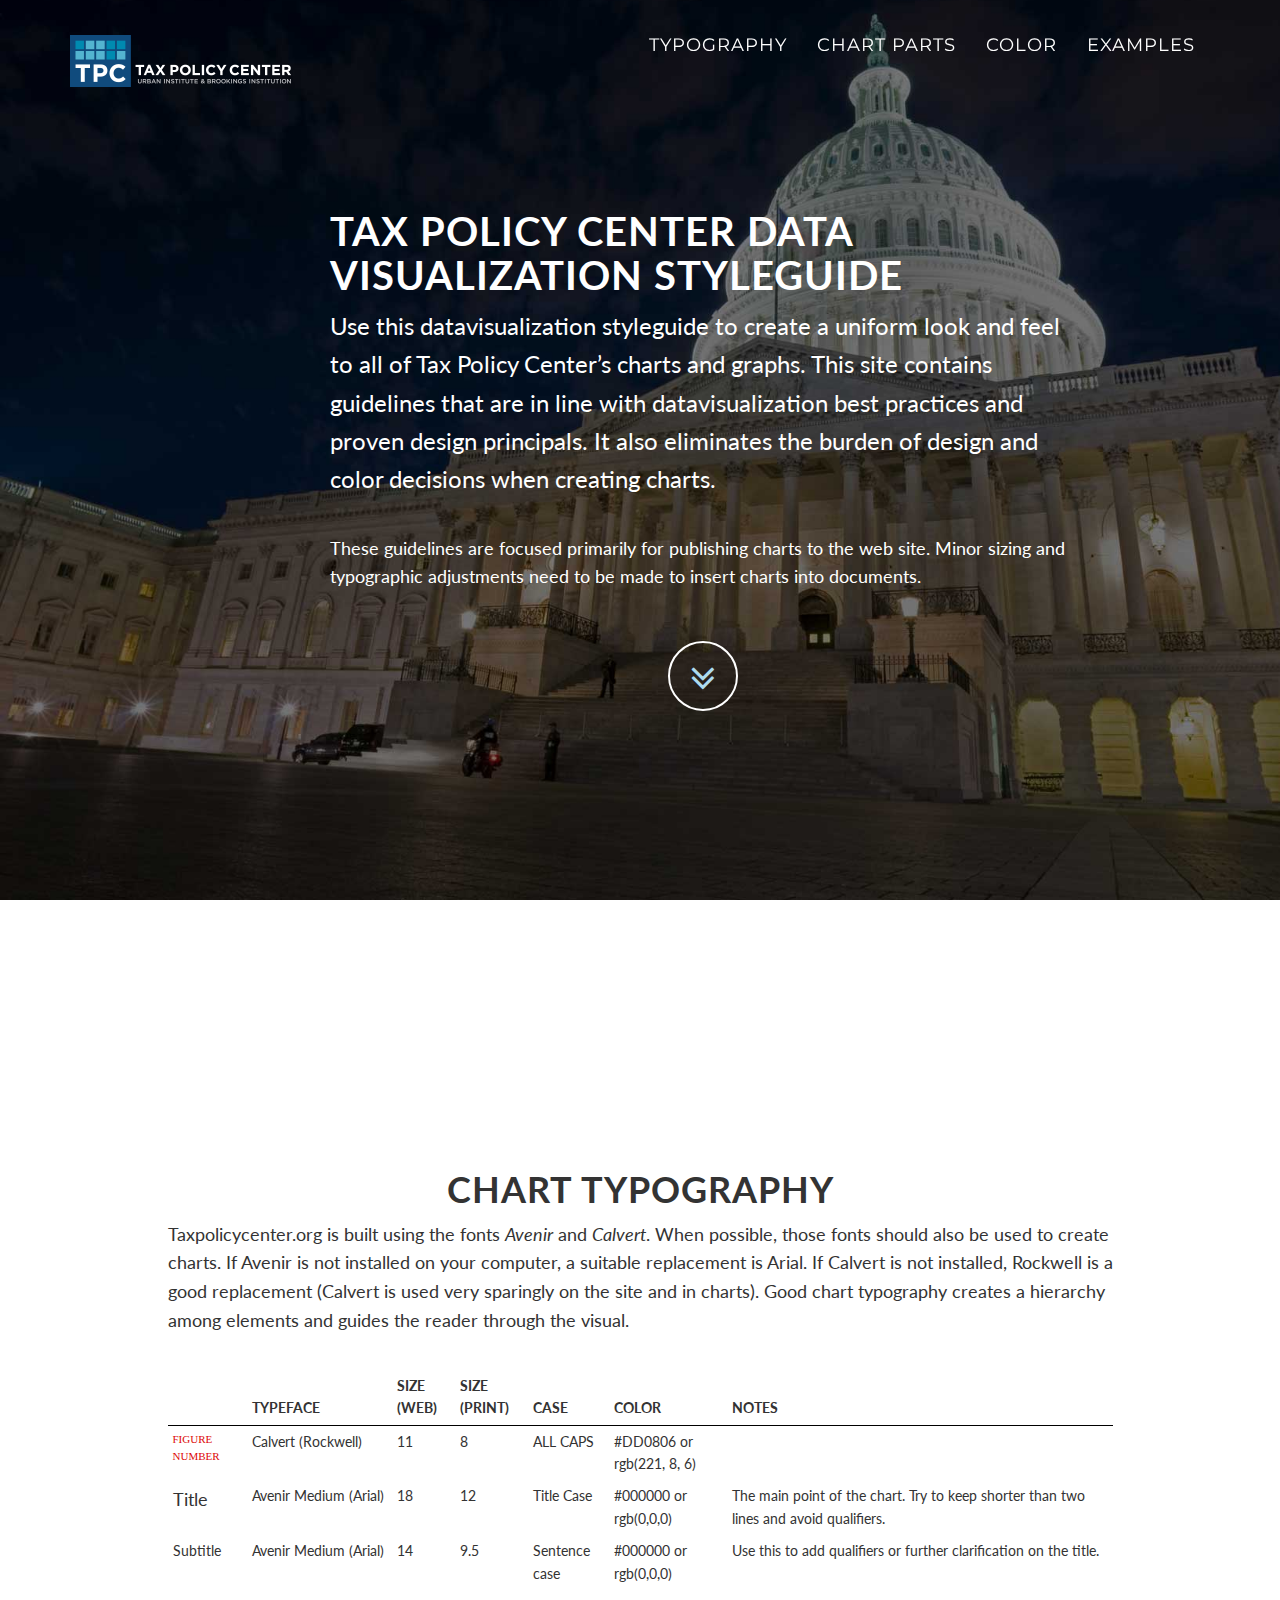
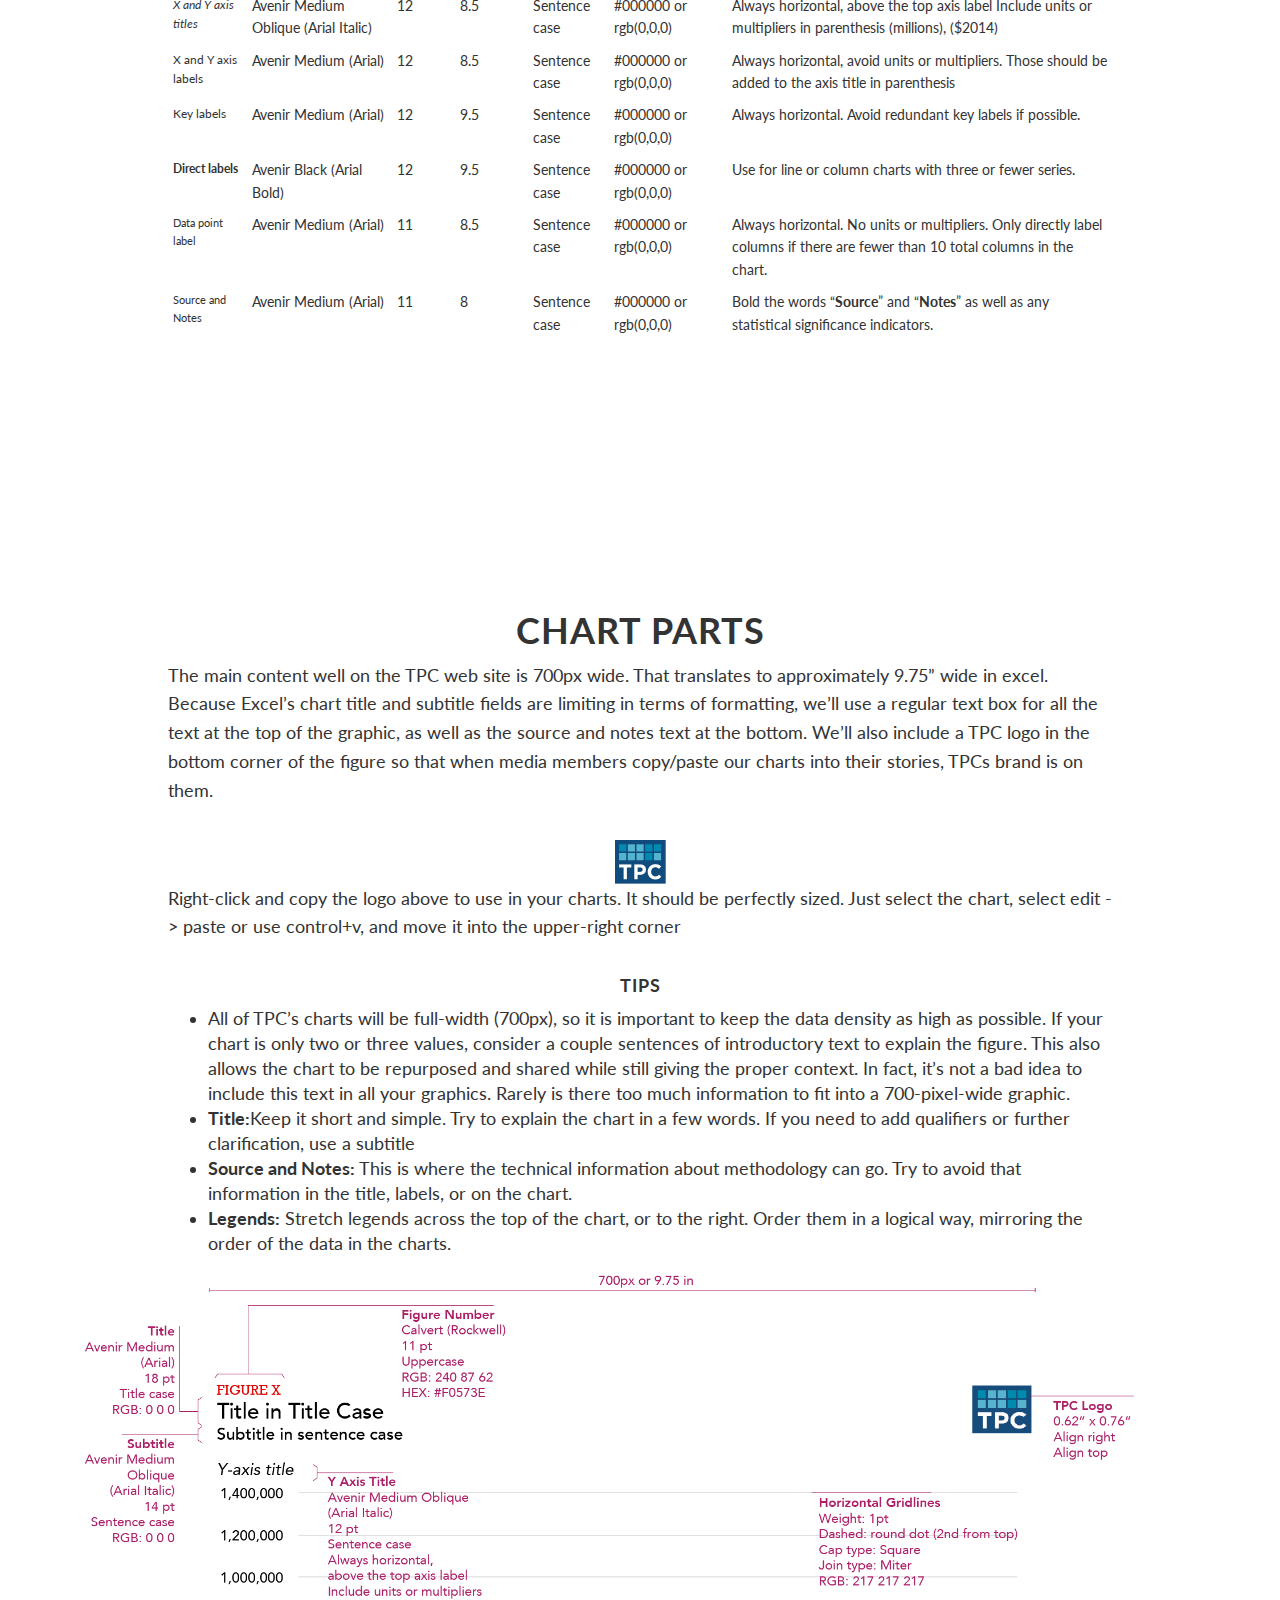
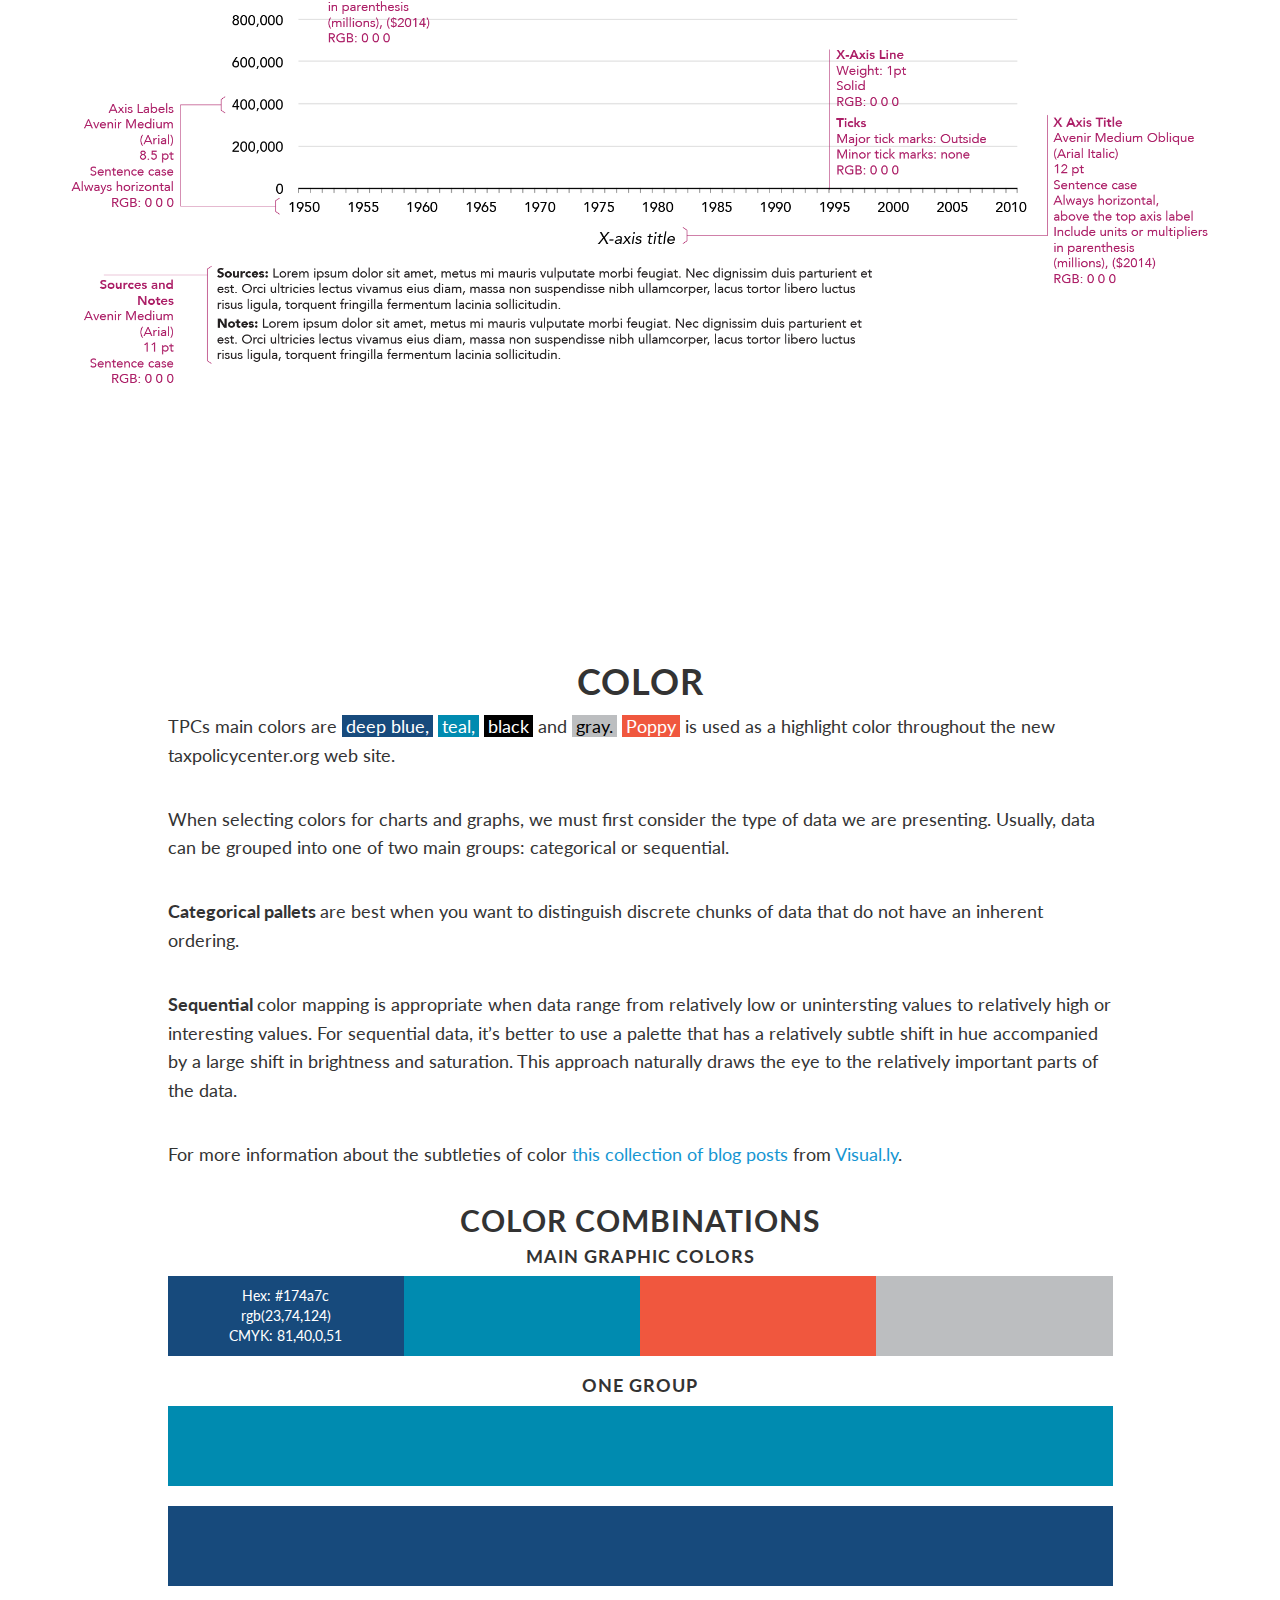
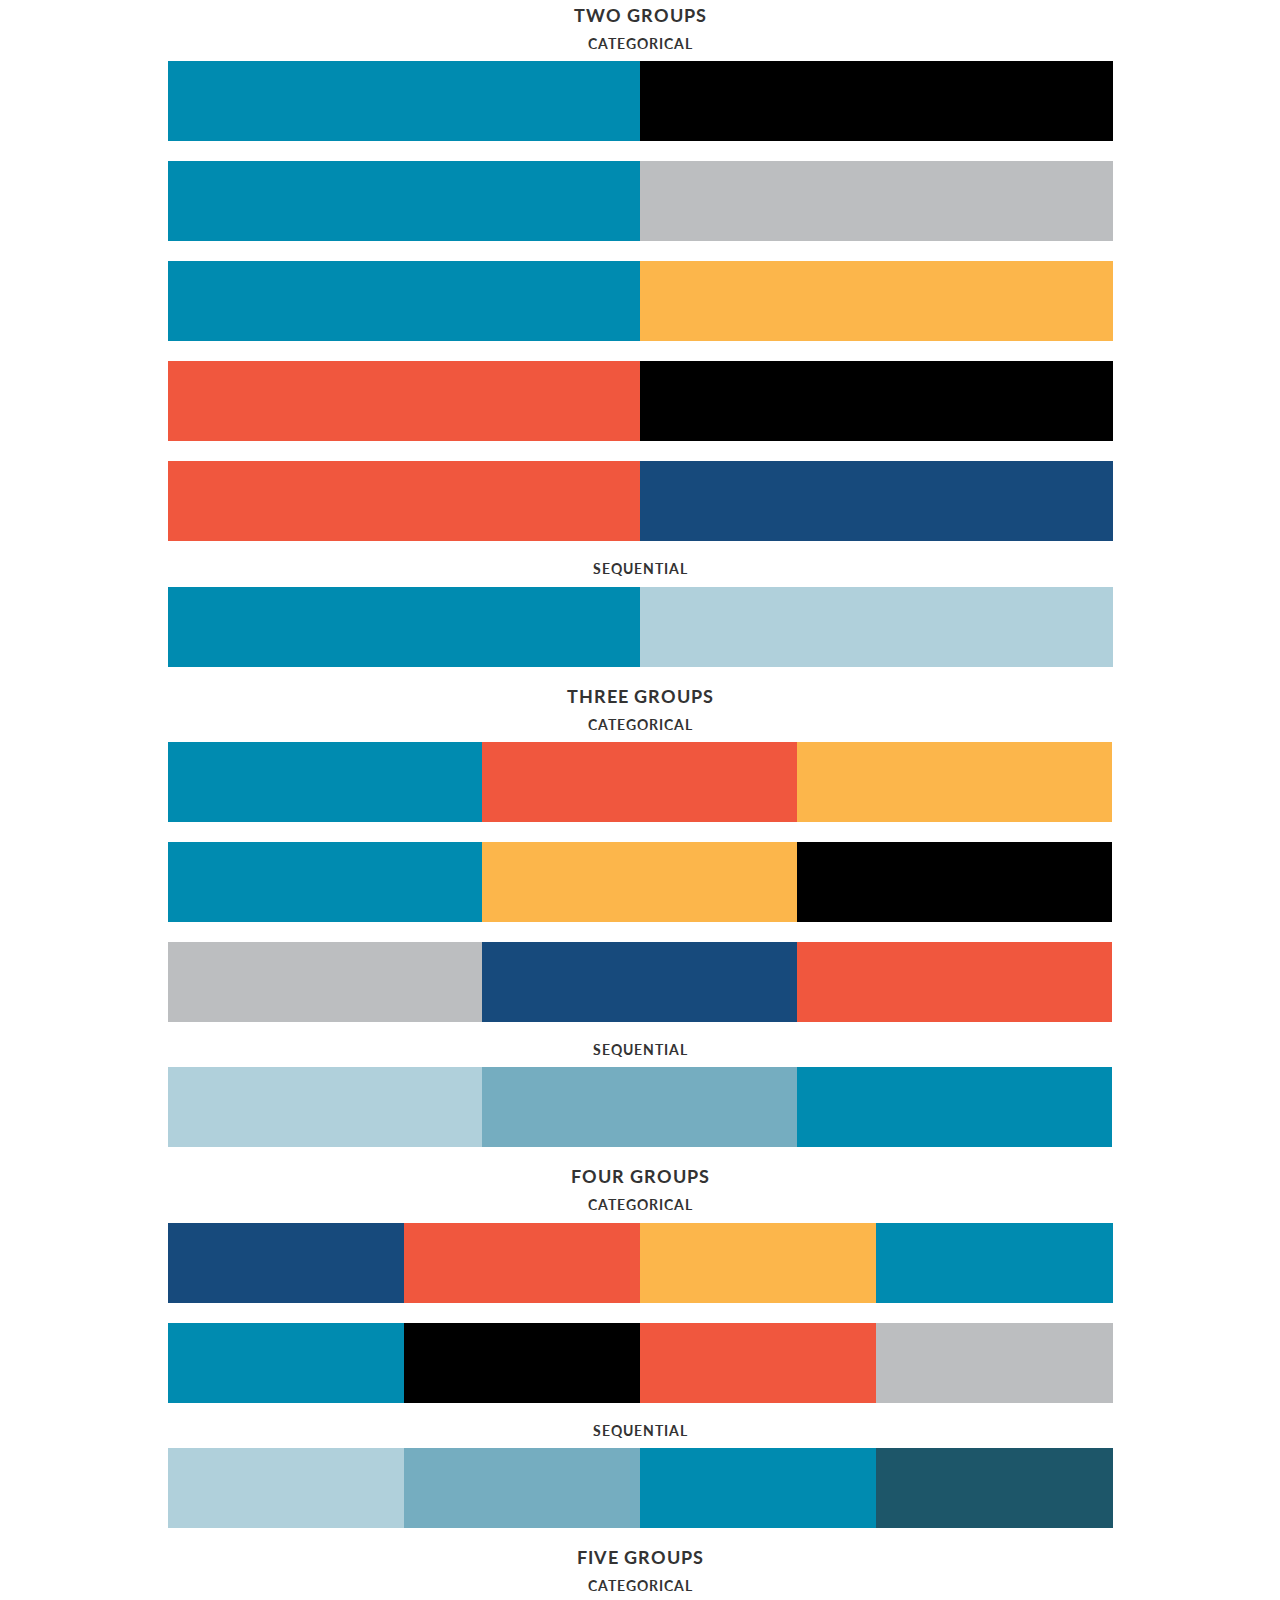
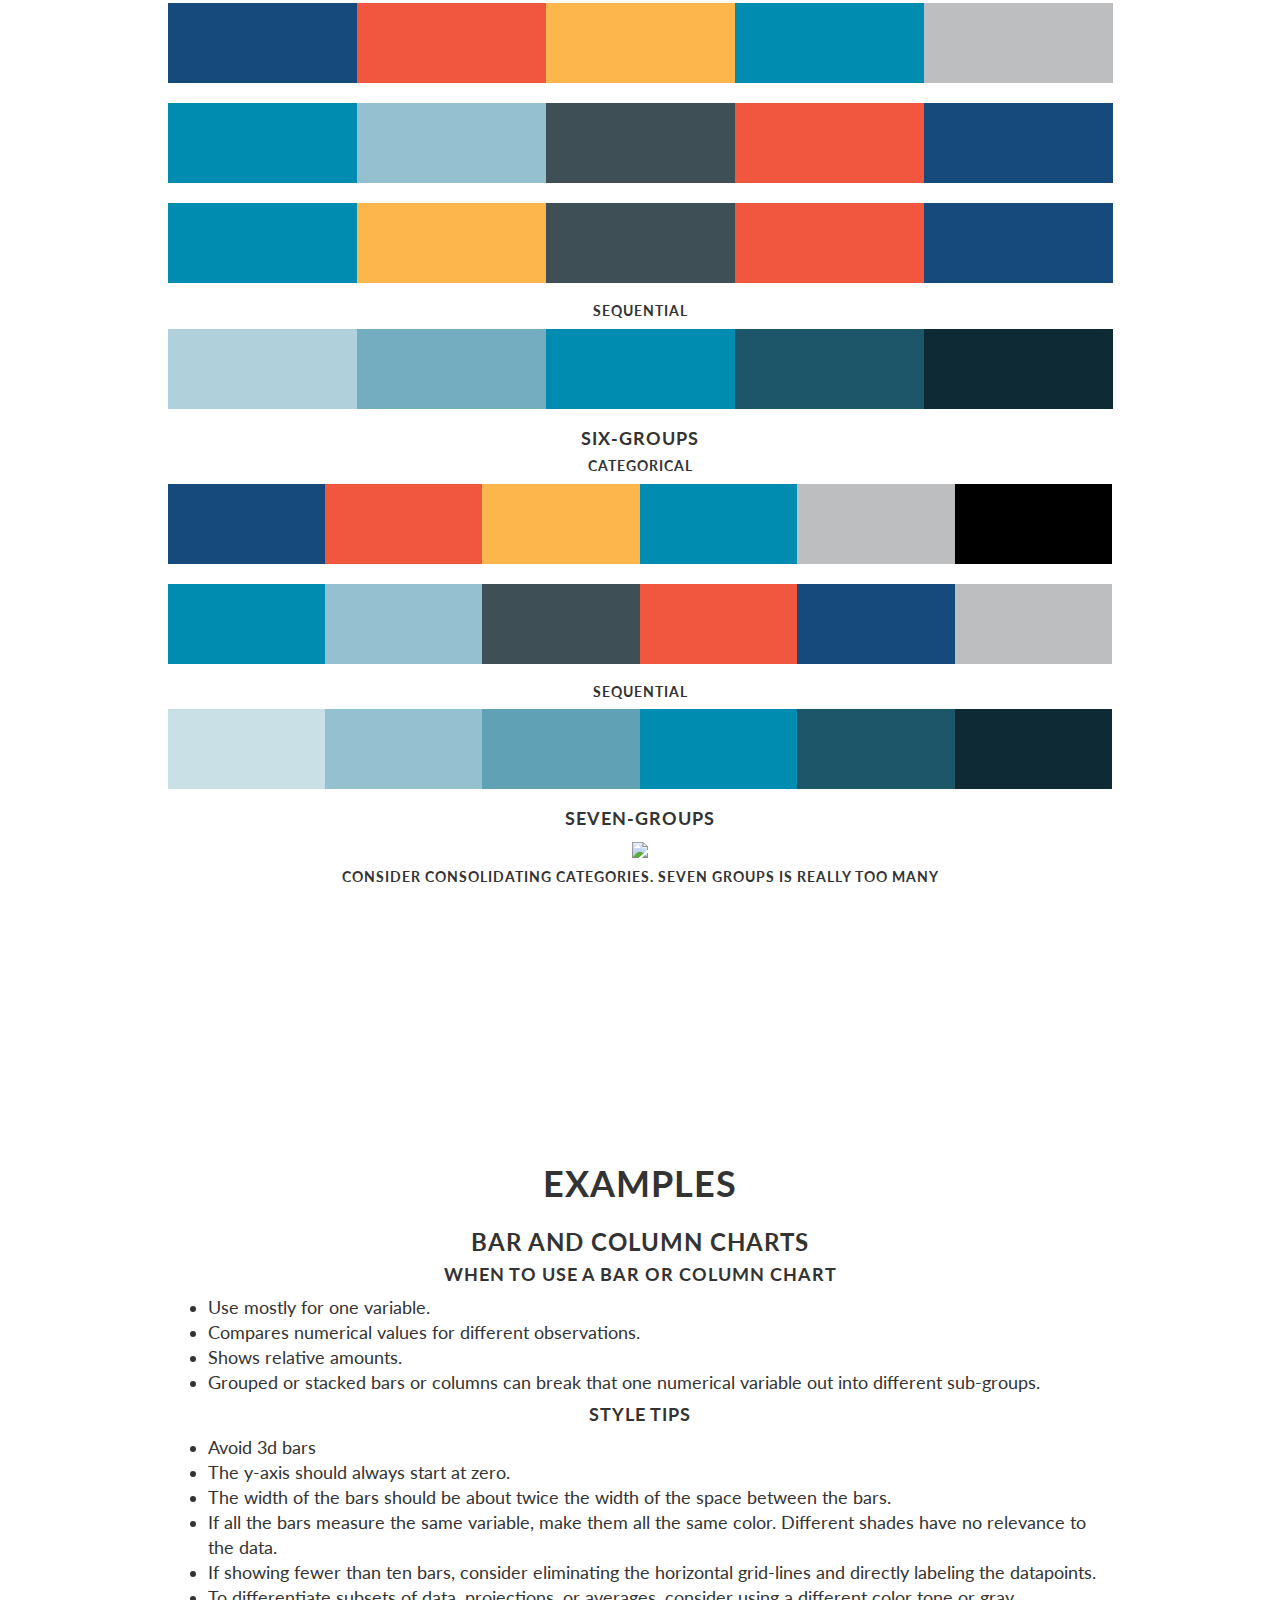
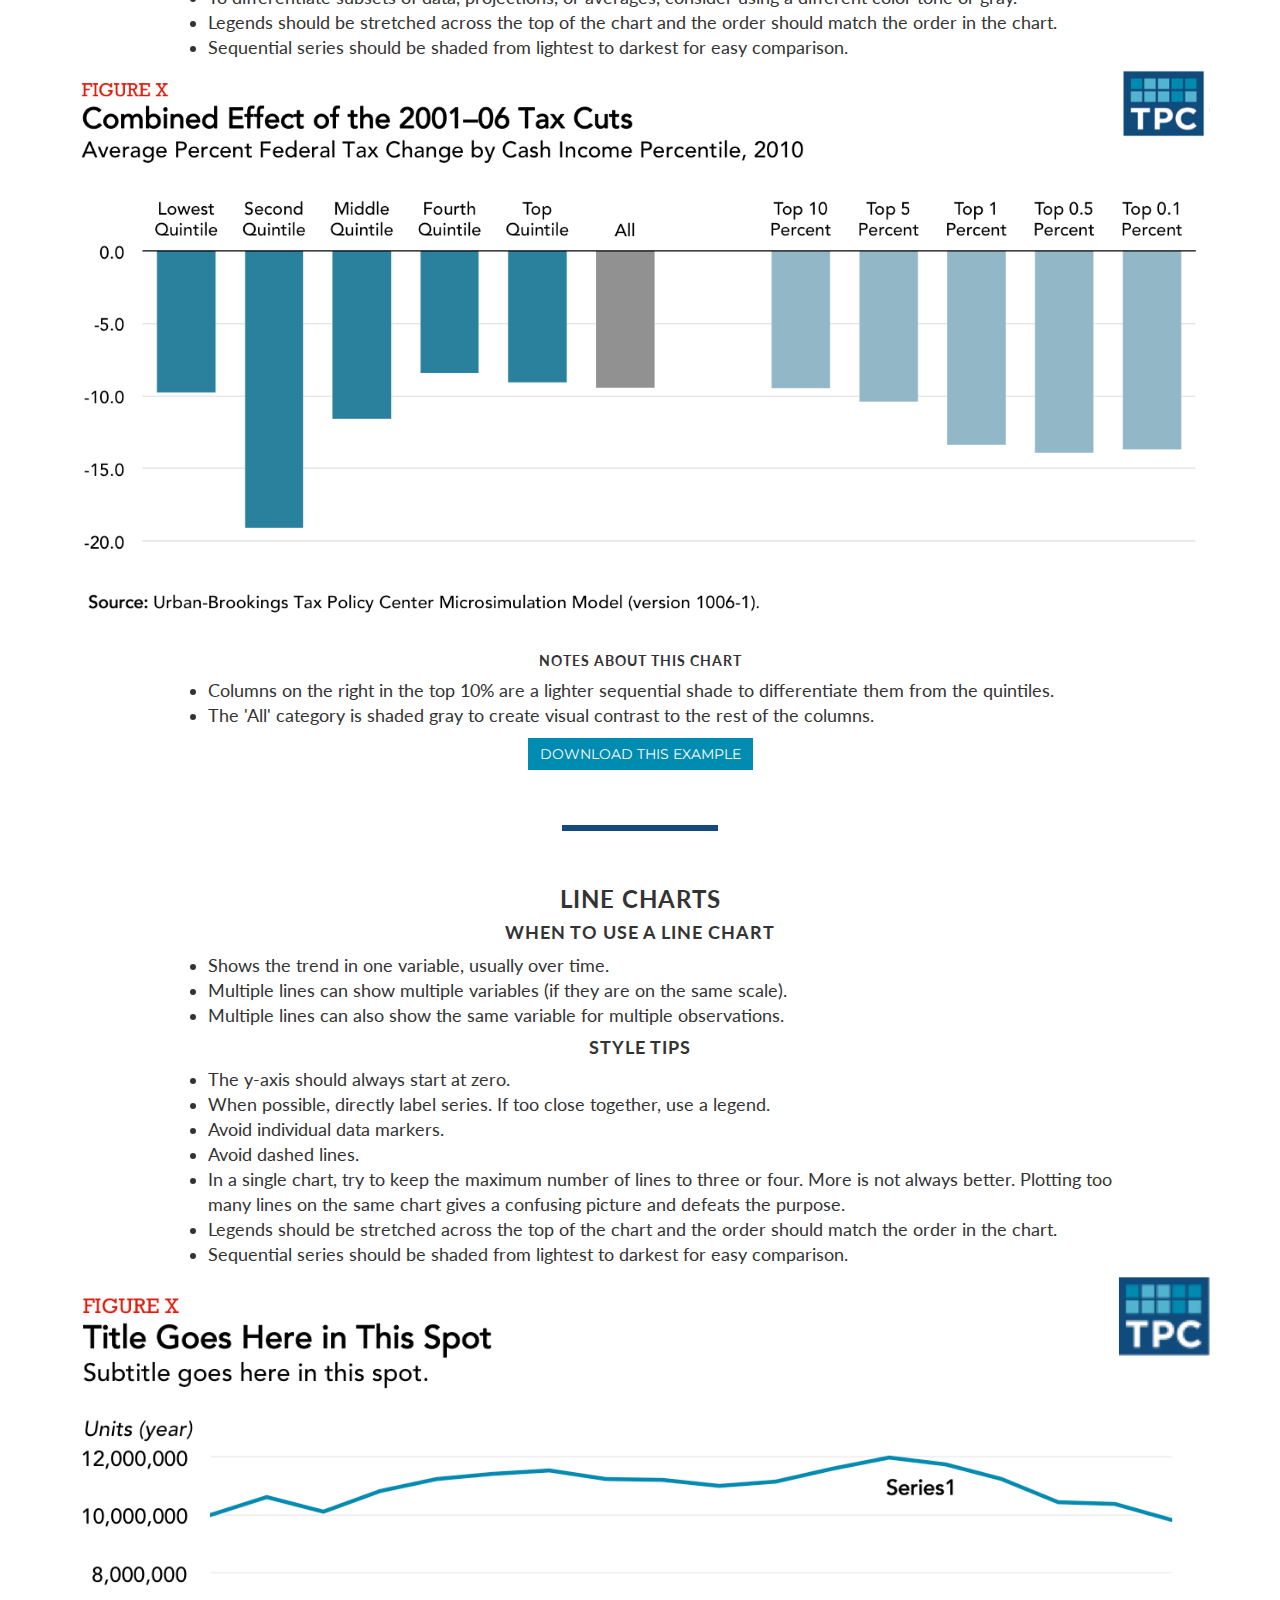
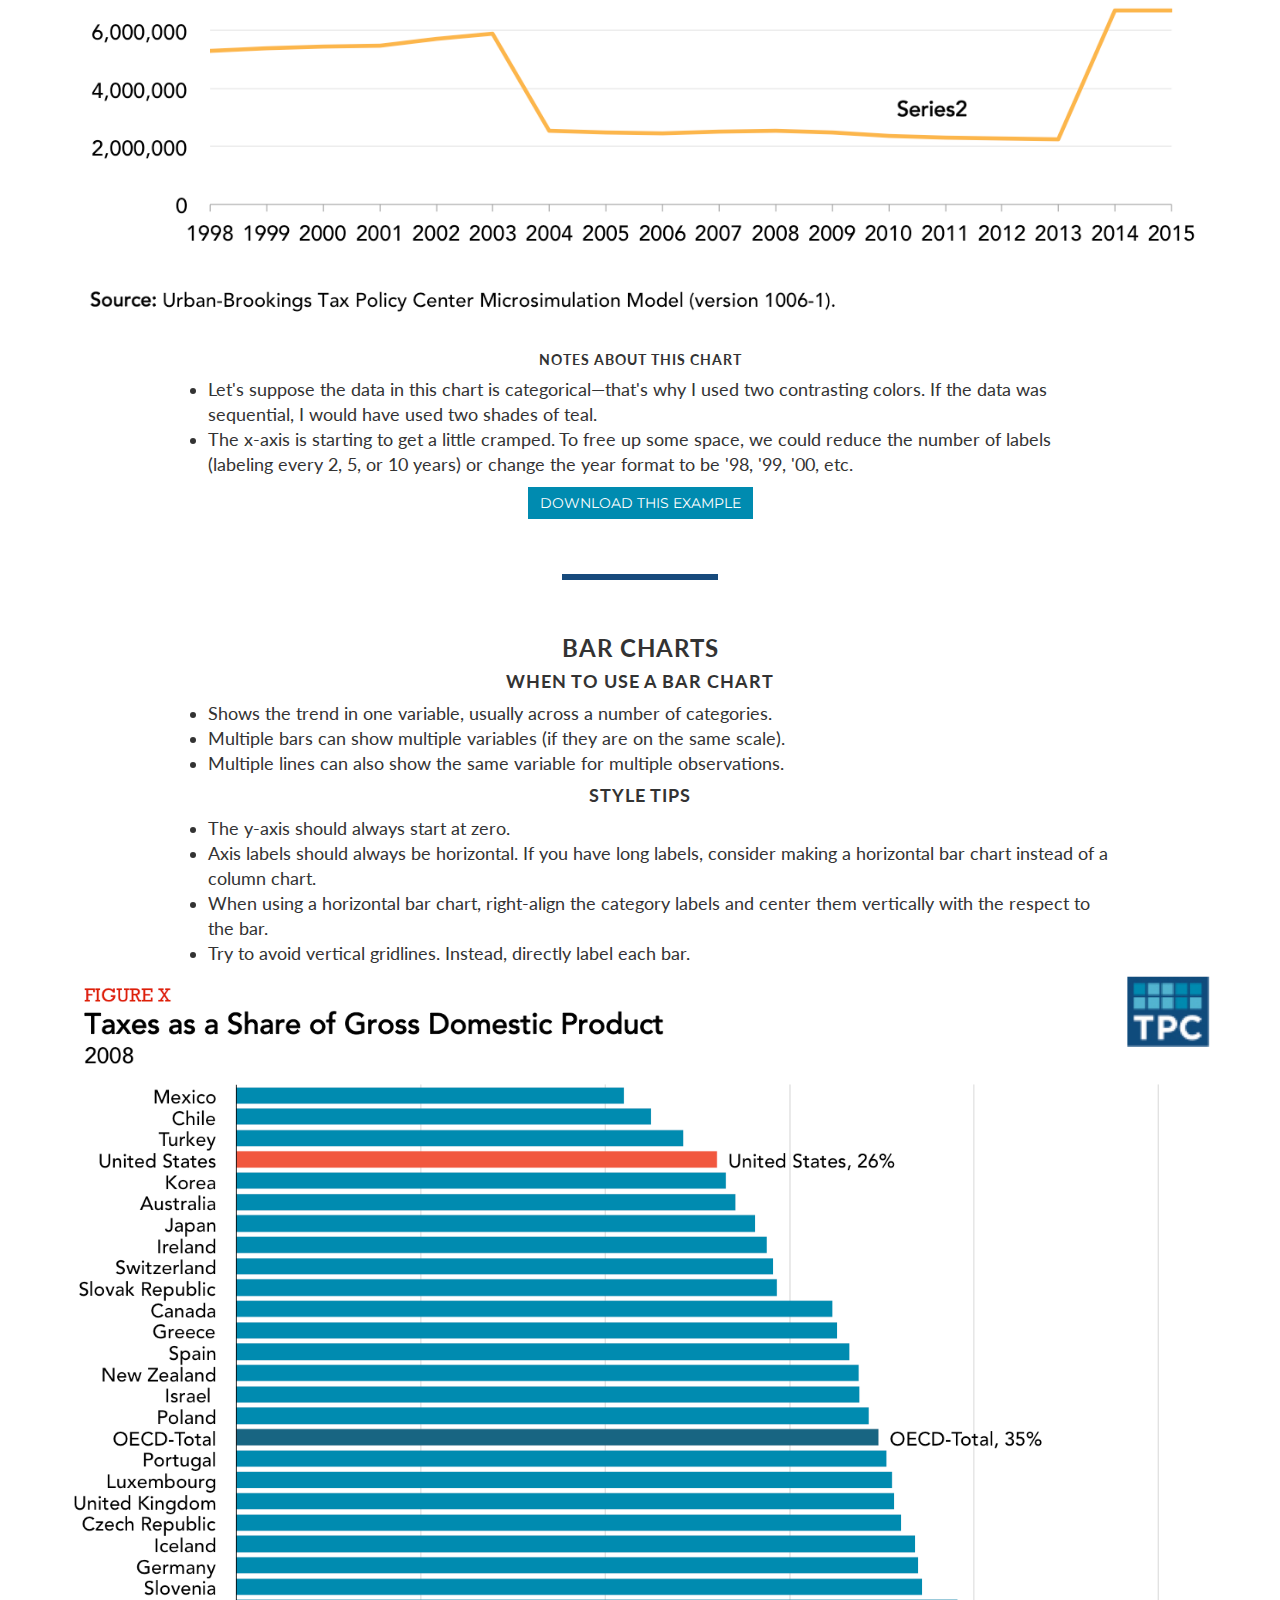
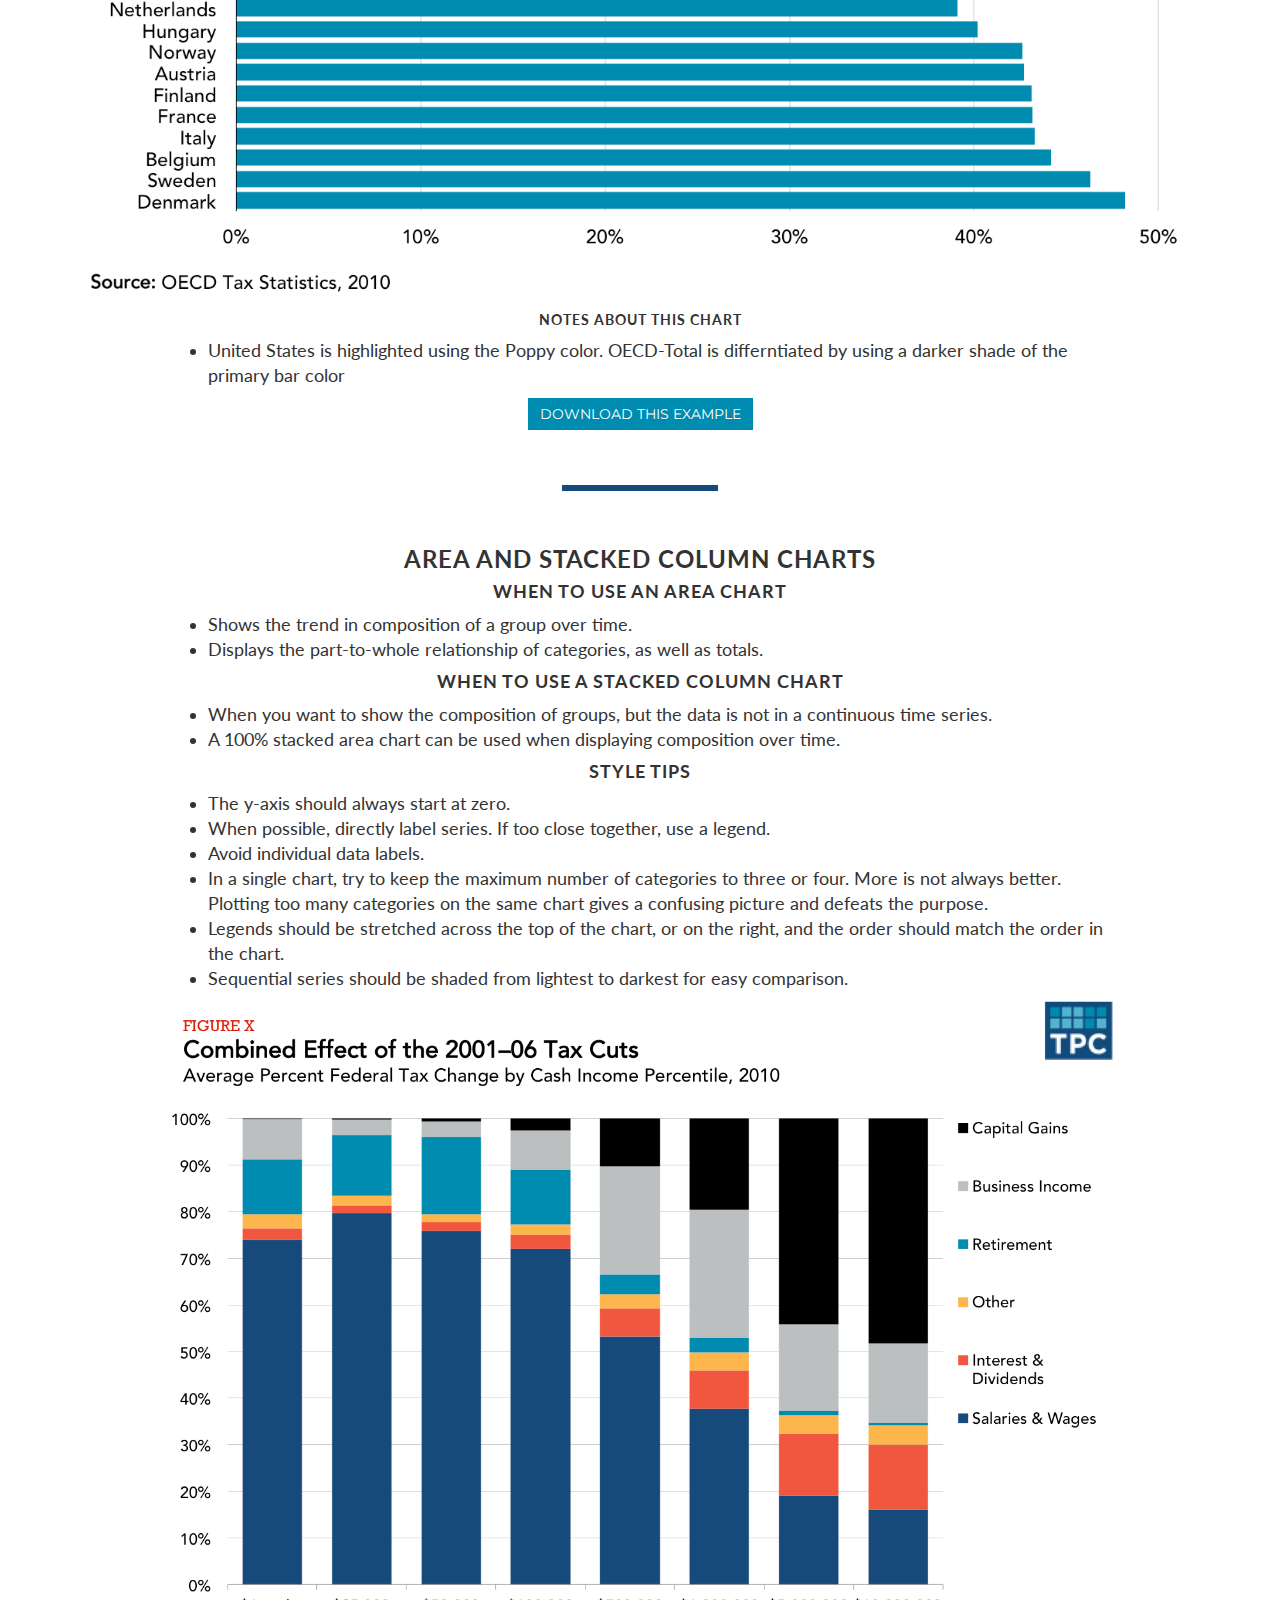
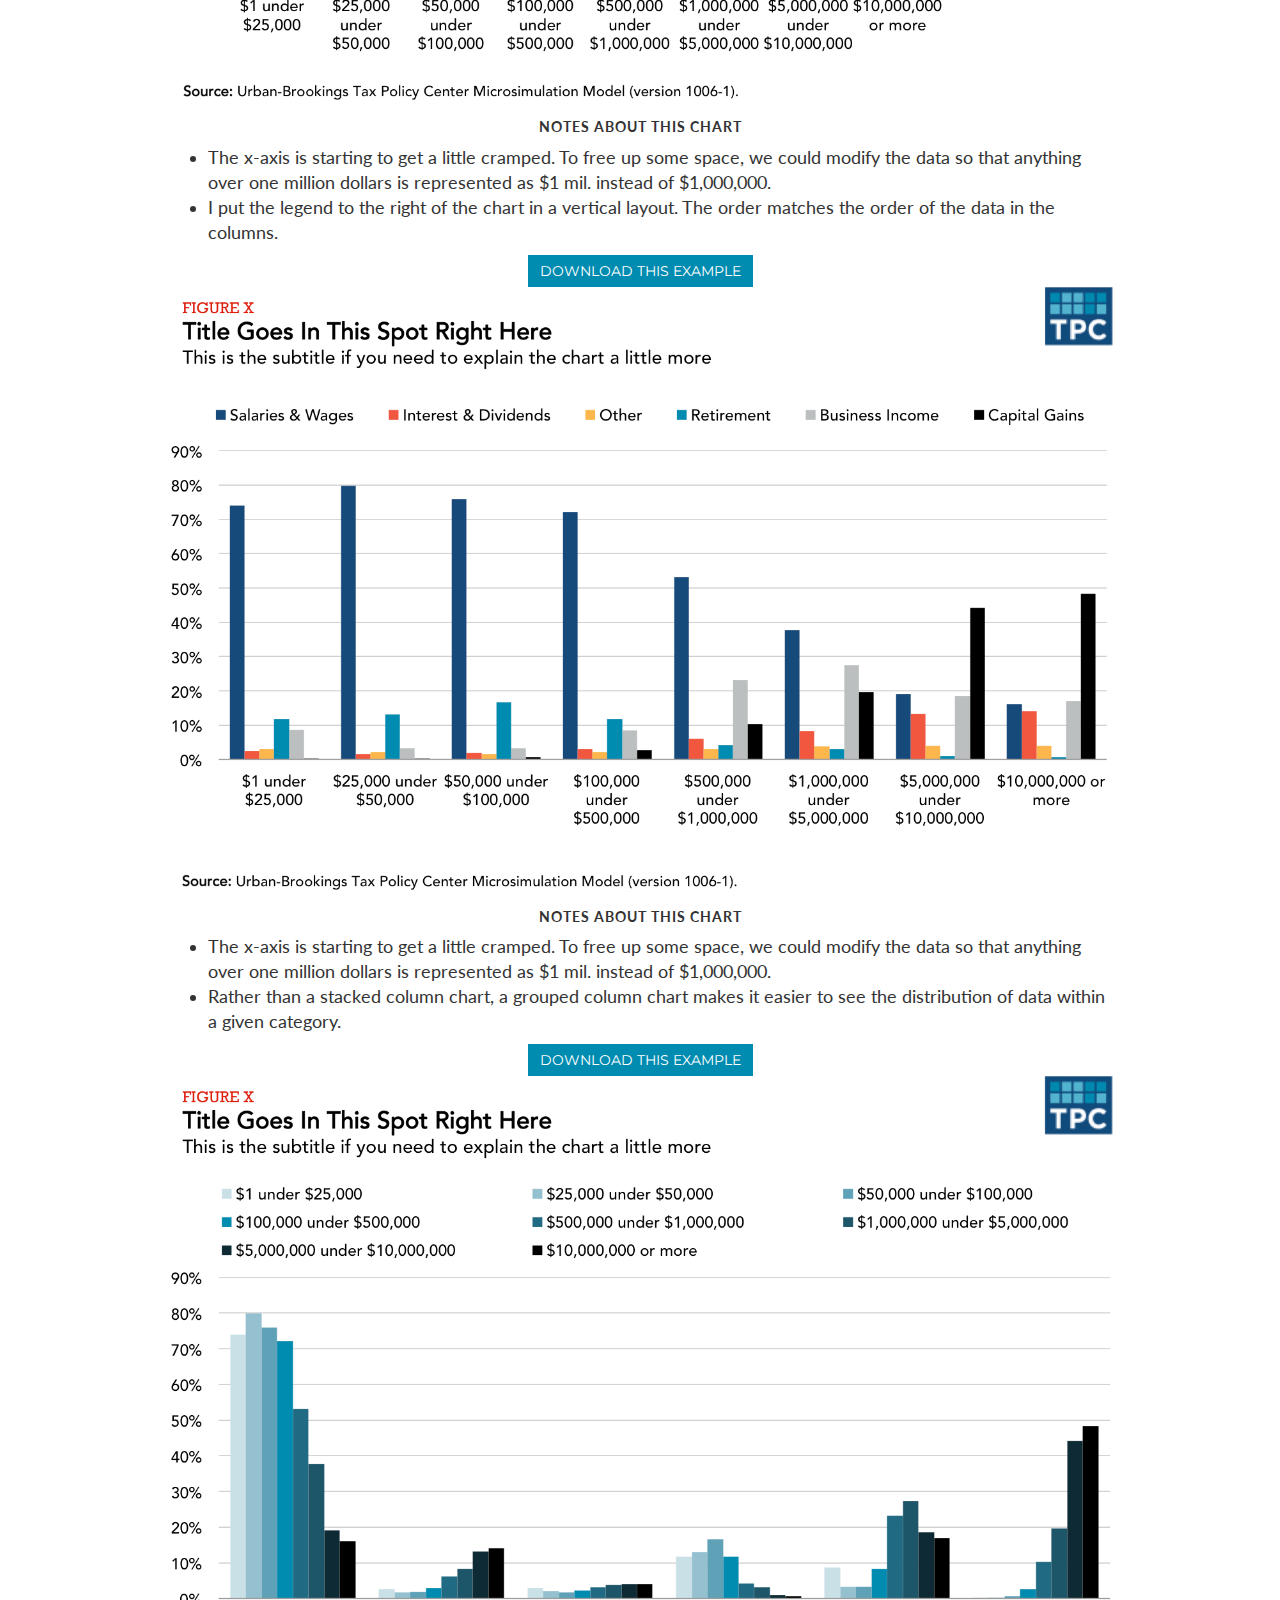
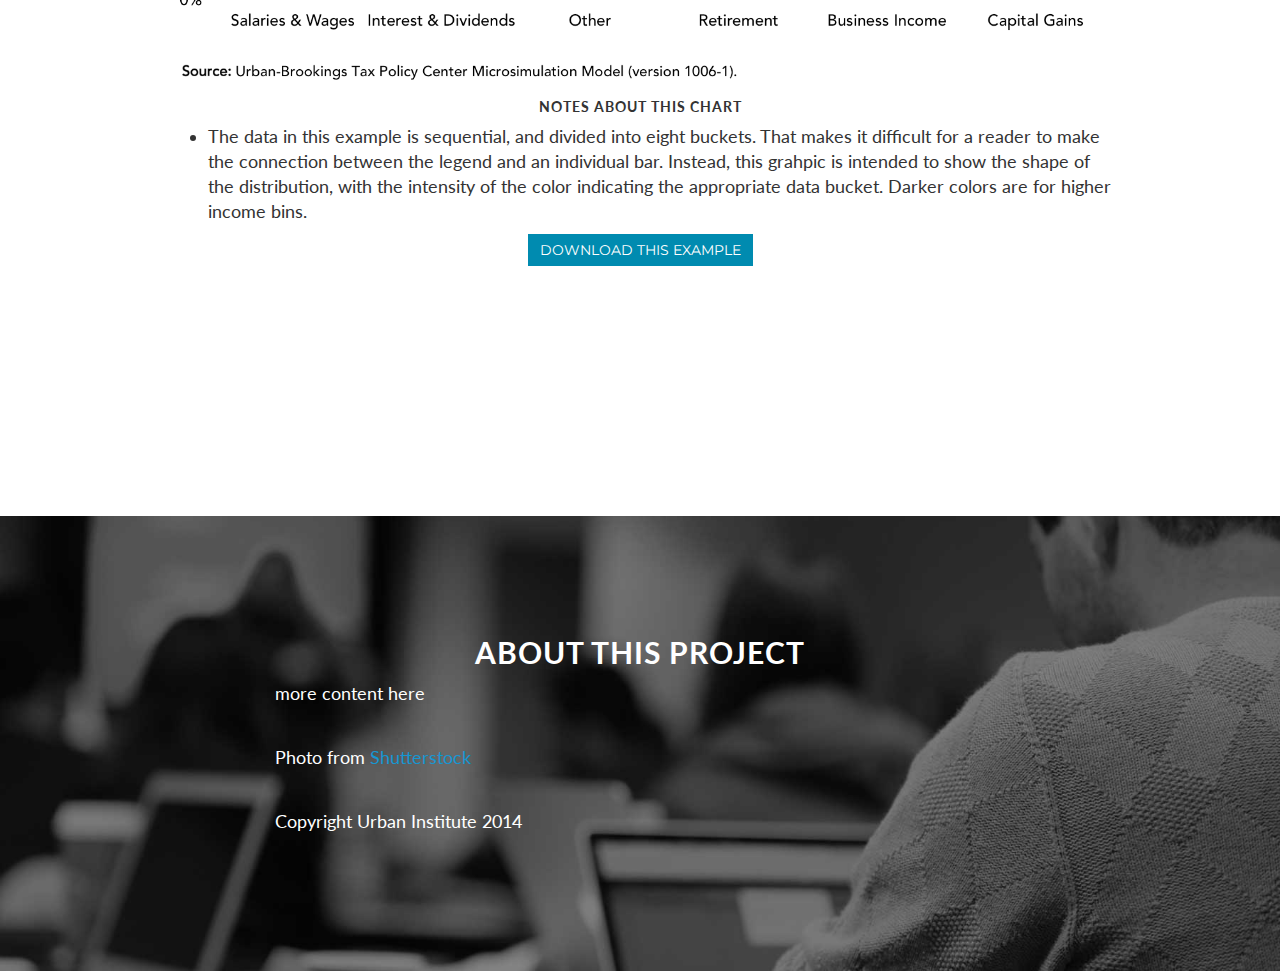
==== commit 1adcf47a: "Update index.html" ====
--- a/index.html
+++ b/index.html
@@ -1082,14 +1082,9 @@
  </li><li>Sequential series should be shaded from lightest to darkest for easy comparison.</li></ul>
 
 
-            </div>
-            <!--            12-column wide image-->
-            <div class="col-lg-12">
                 <img src="img/stacked-column-categorical.png" width="100%" />
-            </div>
 
             <!--            chart notes-->
-            <div class="col-lg-10 col-lg-offset-1">
                 <h5>Notes about this chart</h5>
                 <ul>
                     
@@ -1106,15 +1101,10 @@
                 
             
             
-<!--            END CHART-->
-            </div>
-             <!--            12-column wide image-->
-            <div class="col-lg-12" style="margin-top:50px;">
+
                 <img src="img/grouped-column-categorical.png" width="100%" />
-            </div>
 
             <!--            chart notes-->
-            <div class="col-lg-10 col-lg-offset-1">
                 <h5>Notes about this chart</h5>
                 <ul>
                     
@@ -1129,14 +1119,12 @@
                 <a href="excel%2520files/column-chart.xls">
                     <button class="btn btn-primary">Download this example</button>
                 </a>
-            </div>
-                      <!--            12-column wide image-->
-            <div class="col-lg-12" style="margin-top:50px;">
+                
+                
                 <img src="img/grouped-column.png" width="100%" />
-            </div>
+           
 
             <!--            chart notes-->
-            <div class="col-lg-10 col-lg-offset-1">
                 <h5>Notes about this chart</h5>
                 <ul>
                     
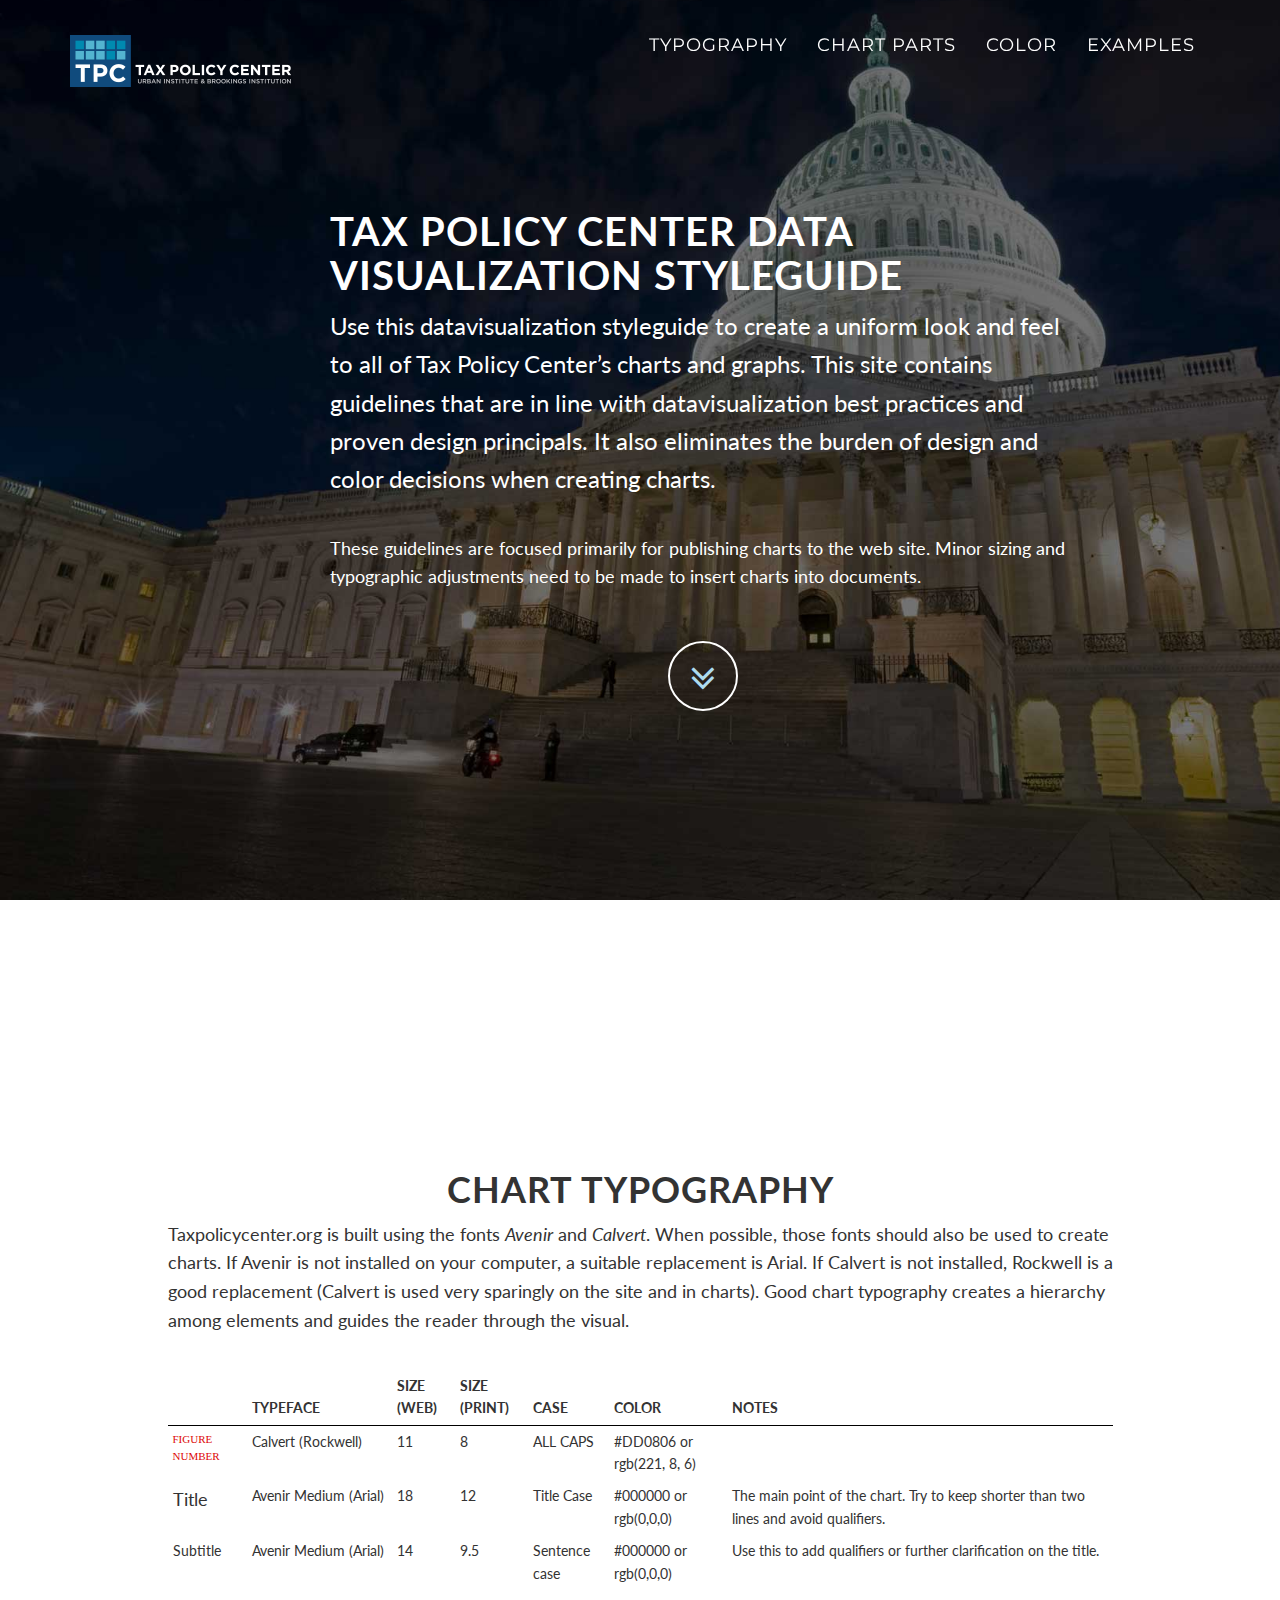
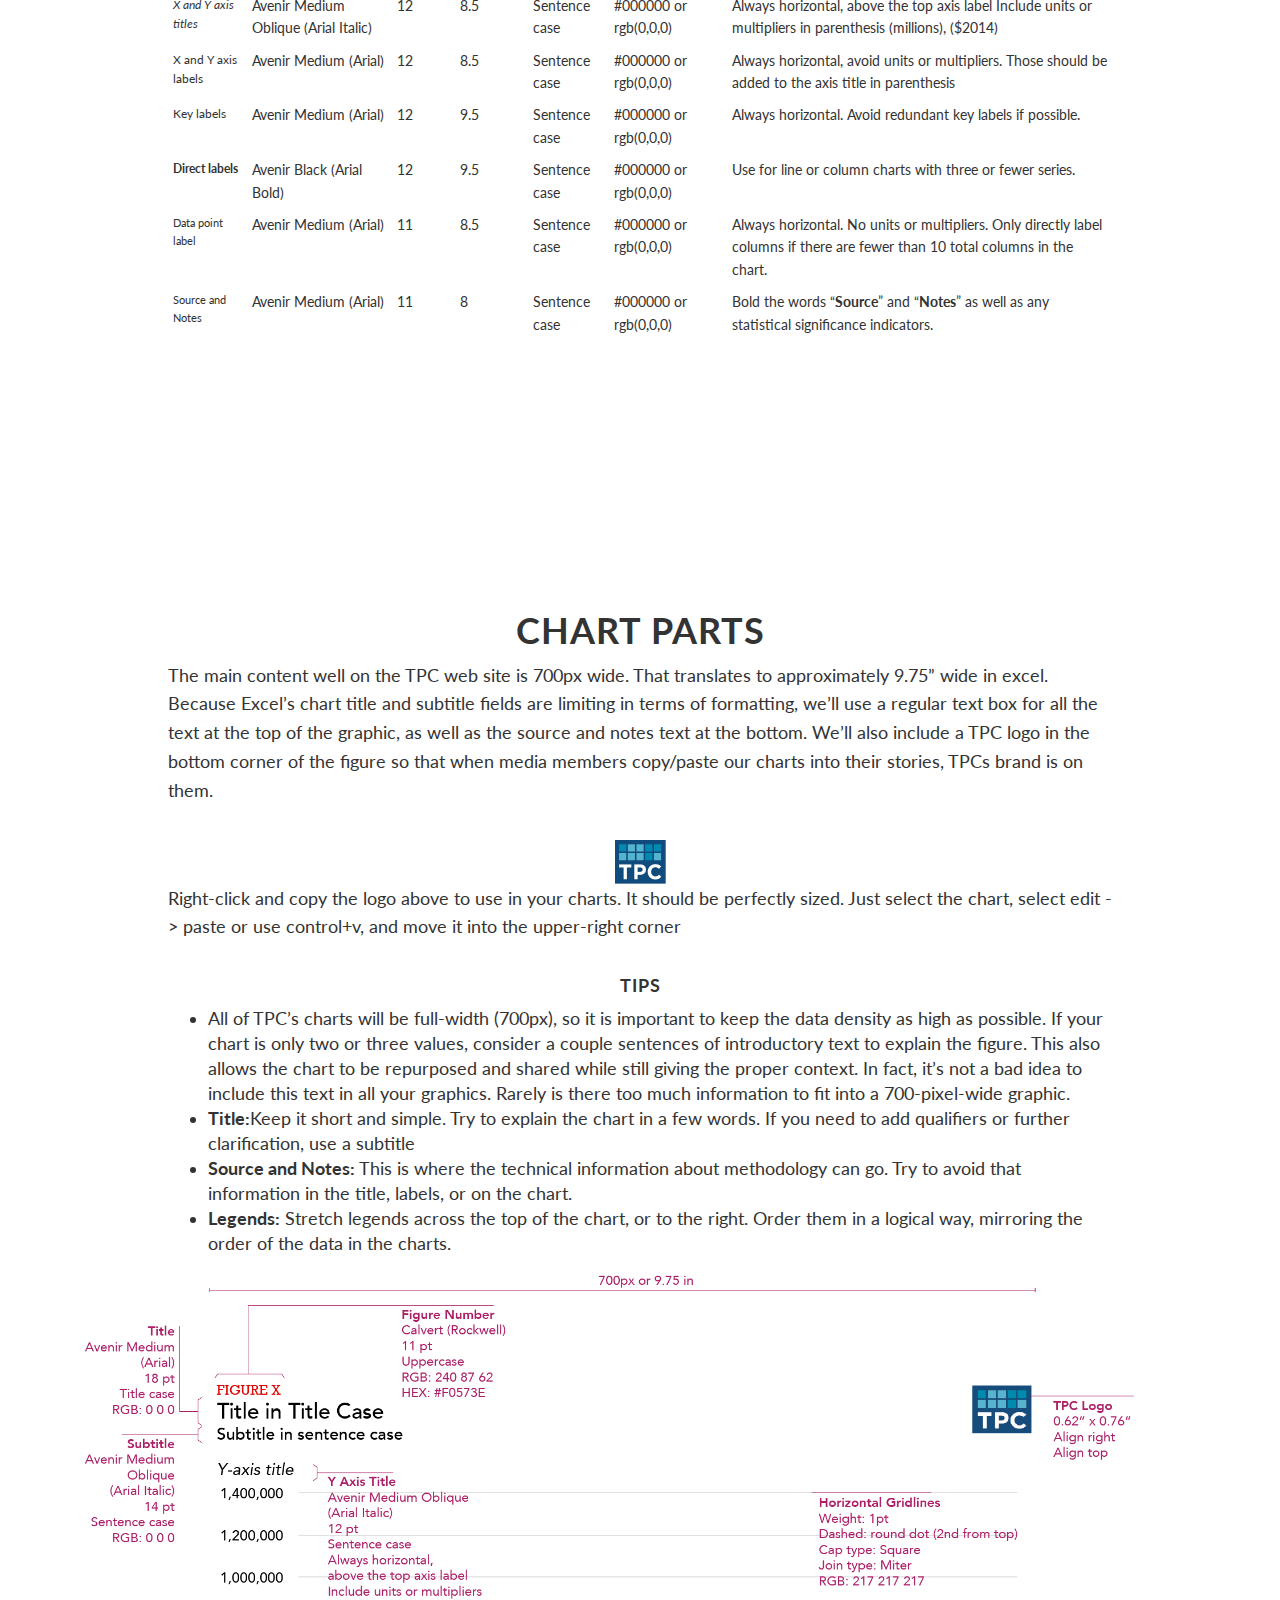
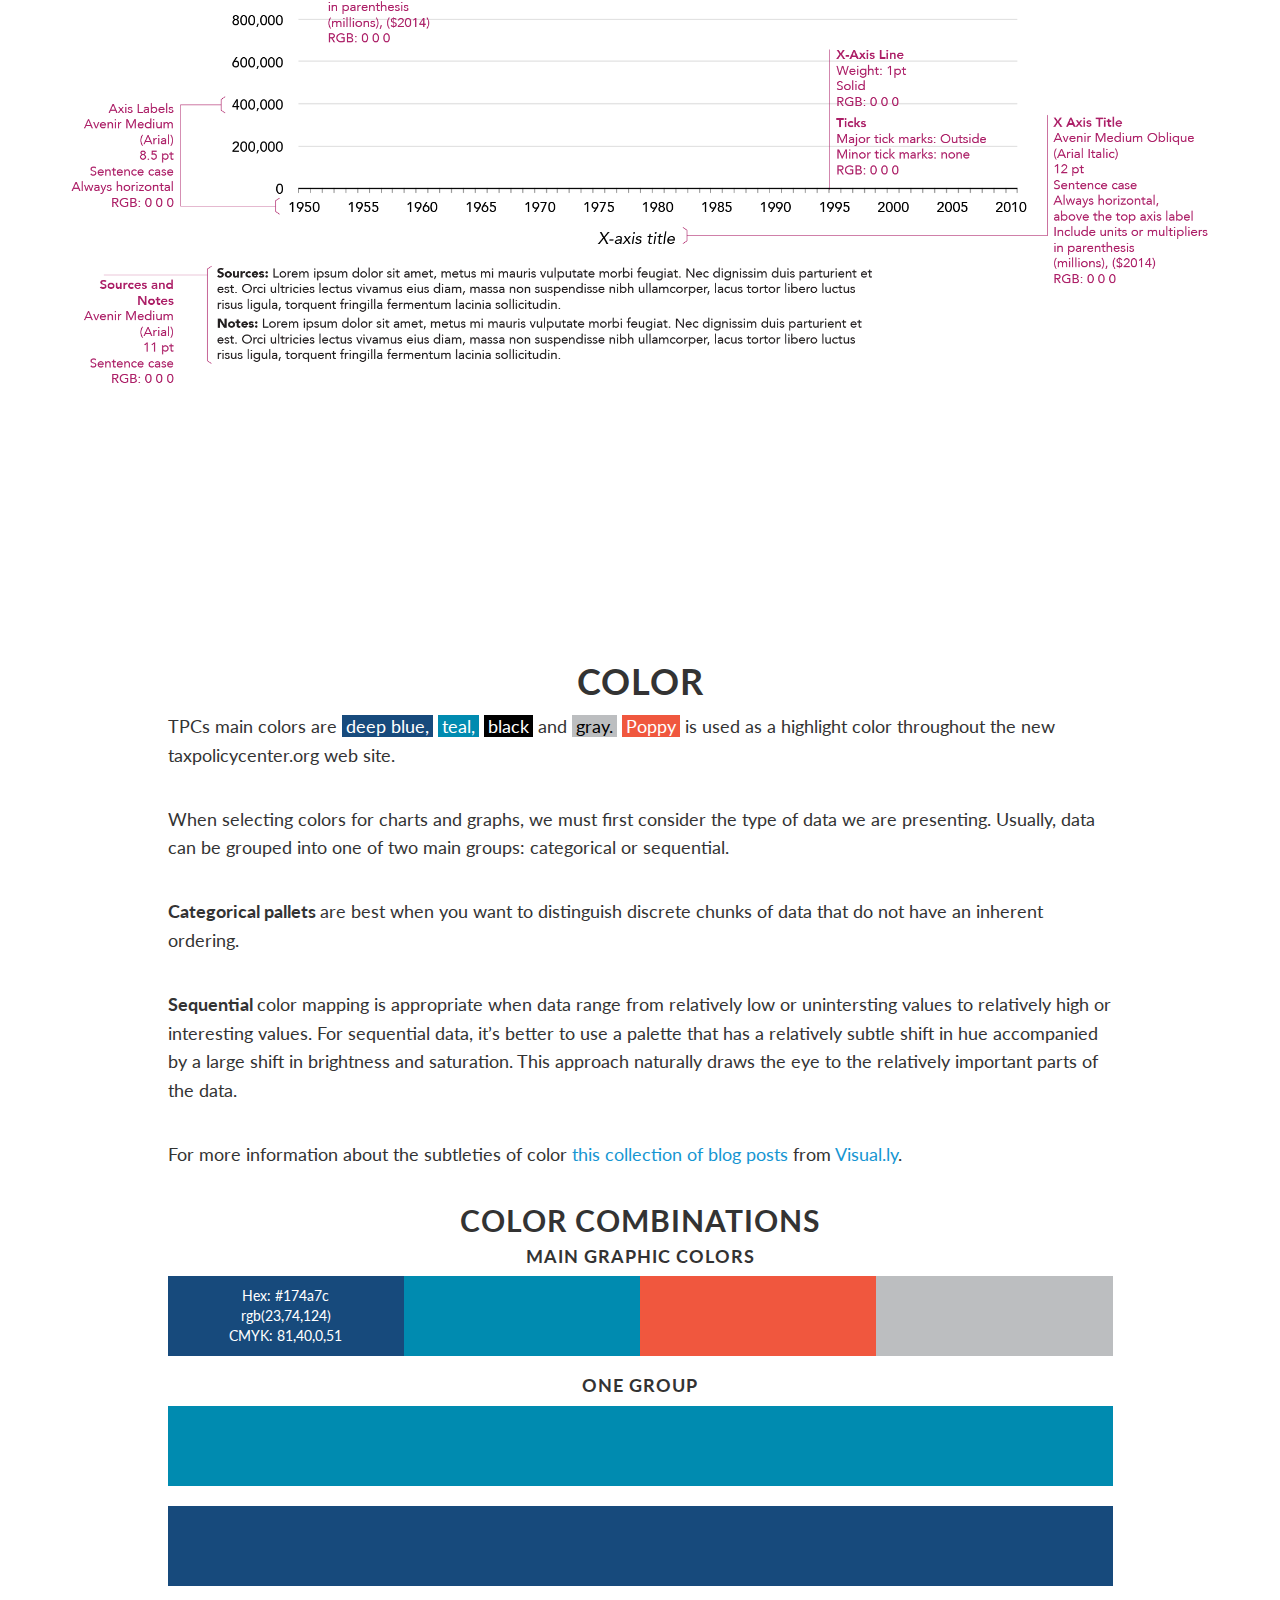
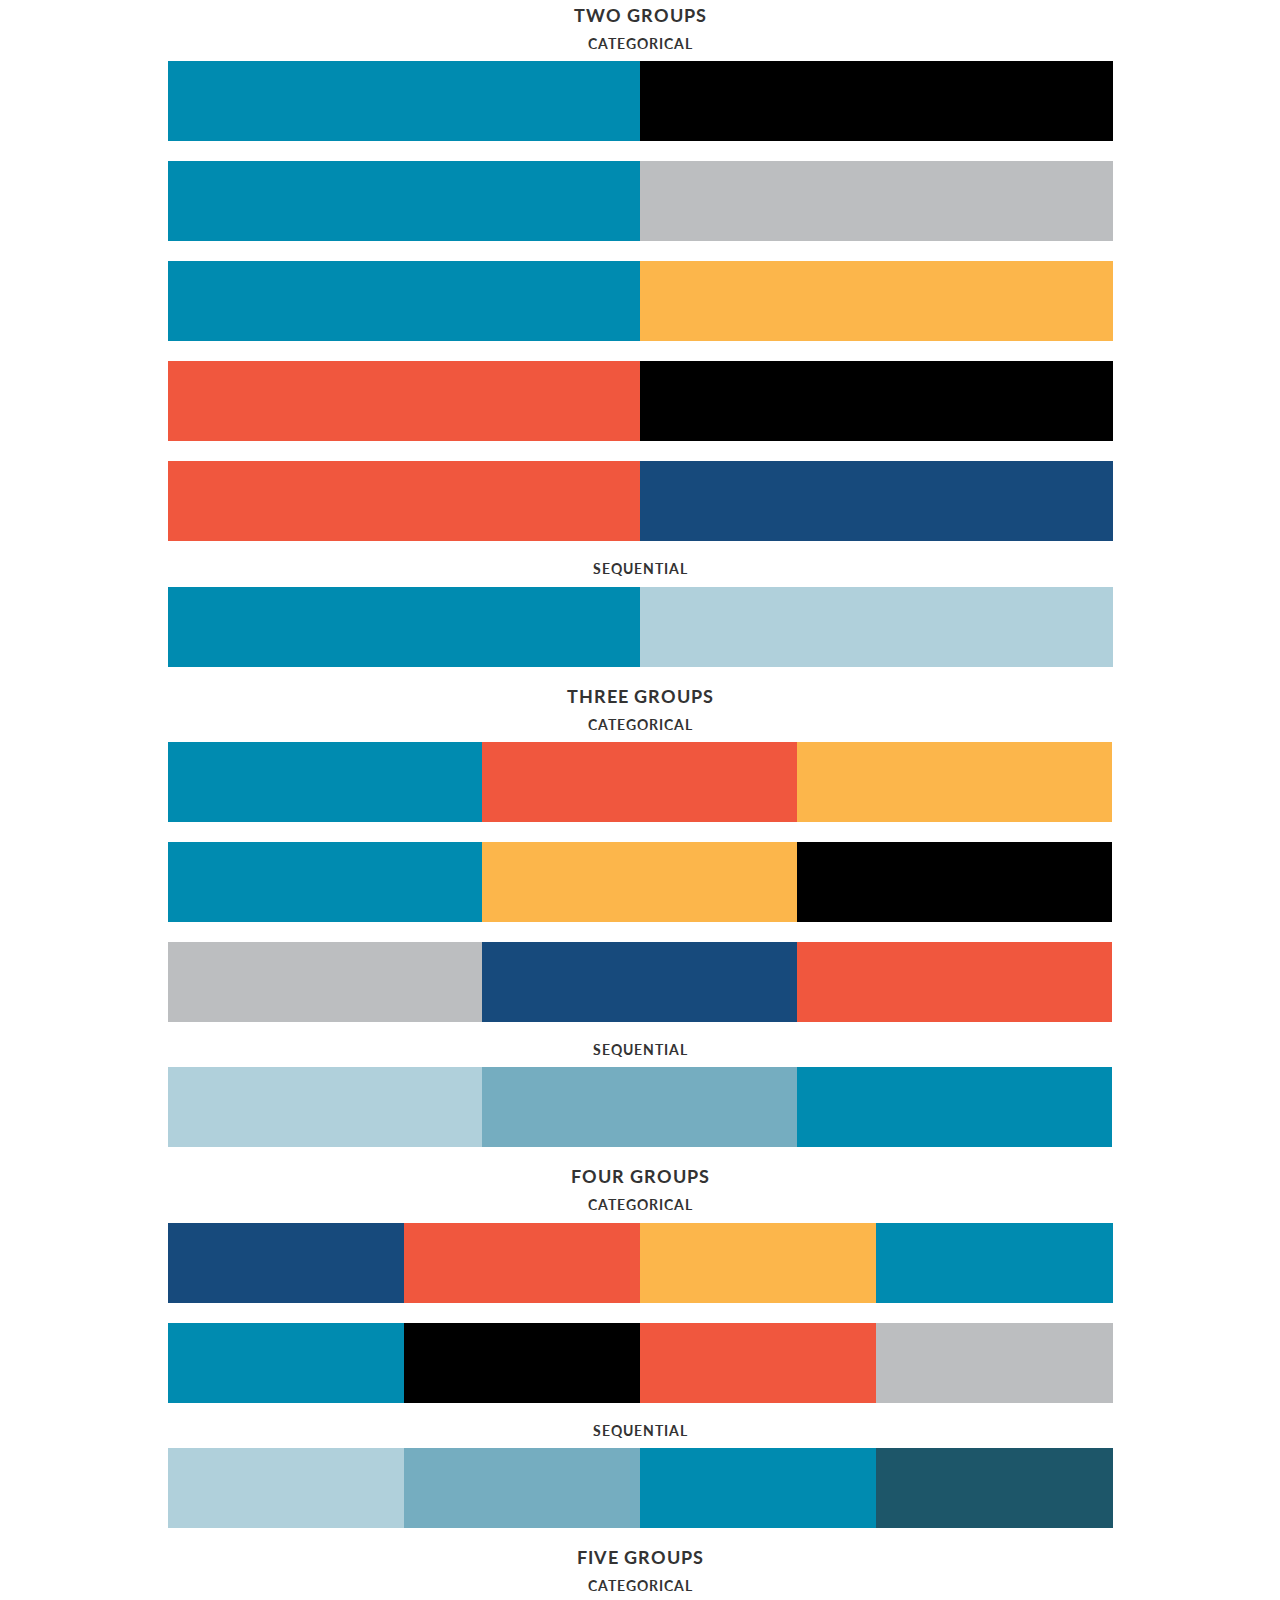
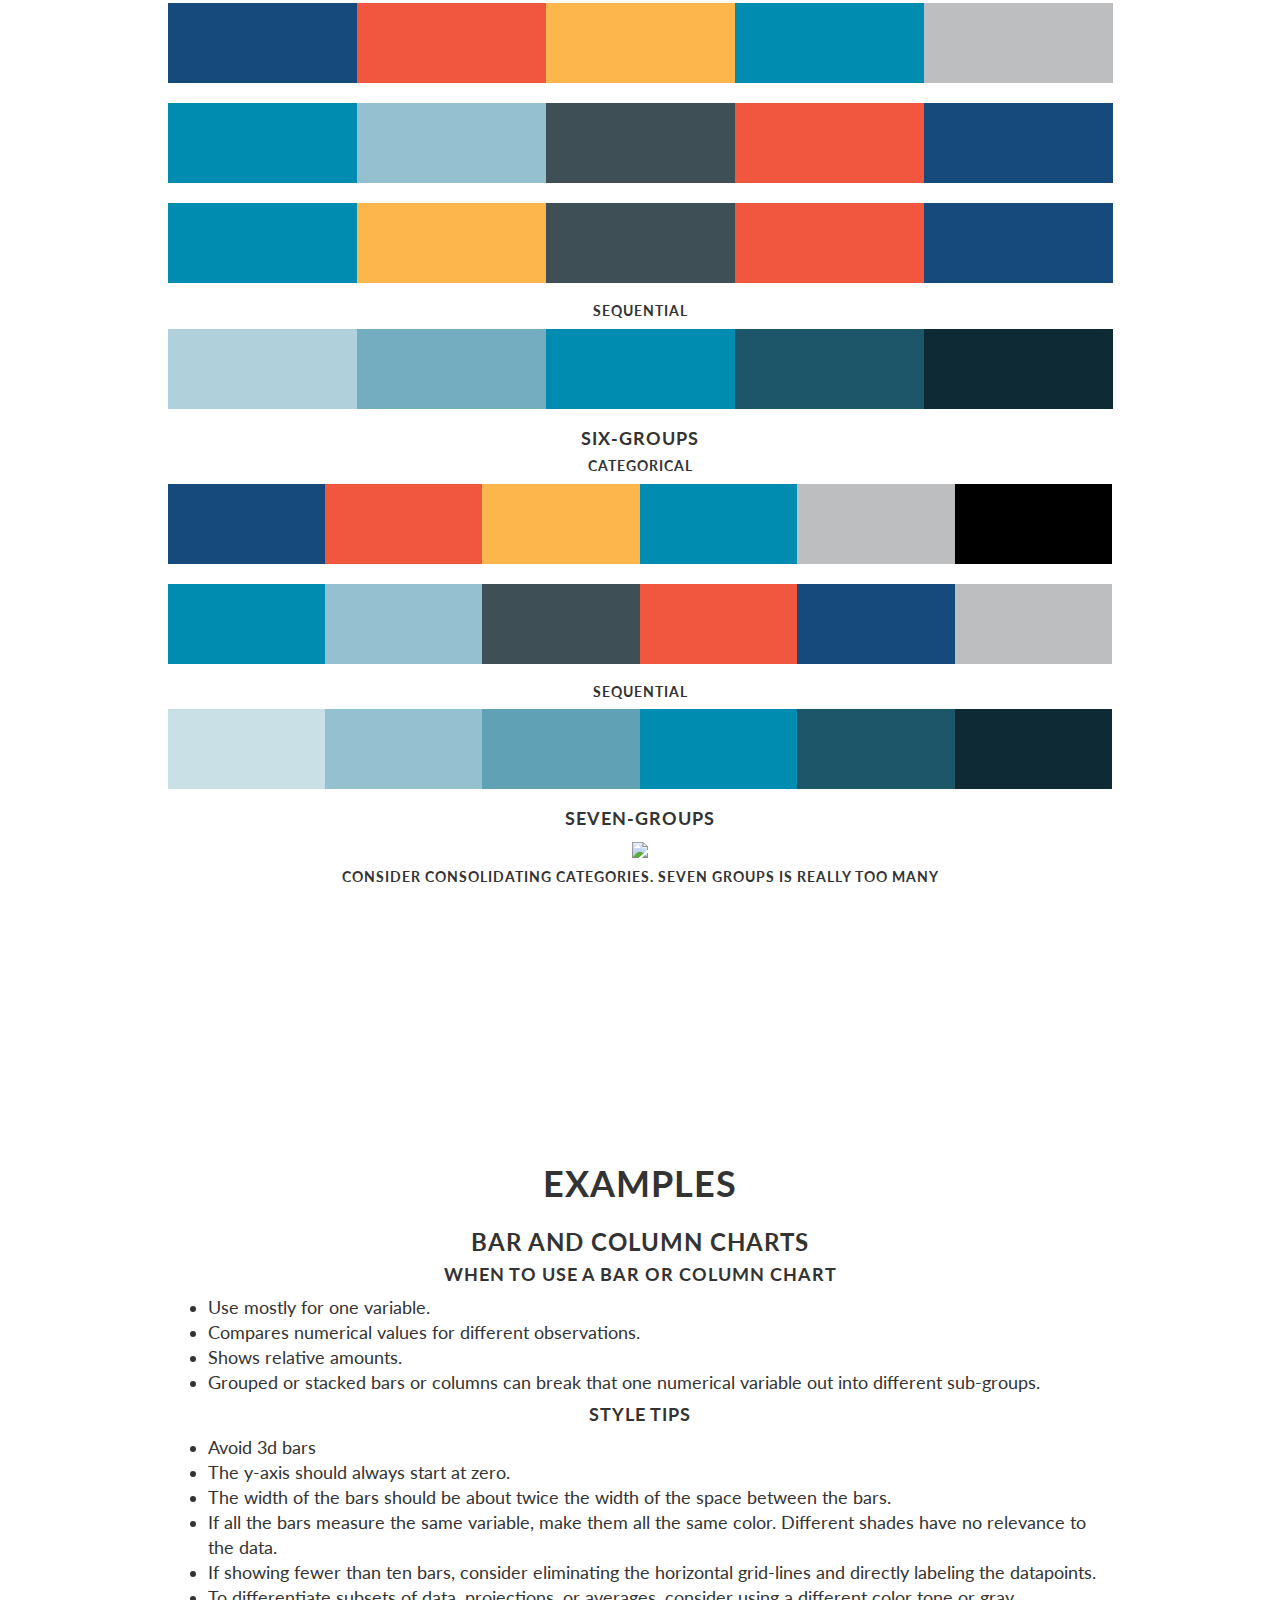
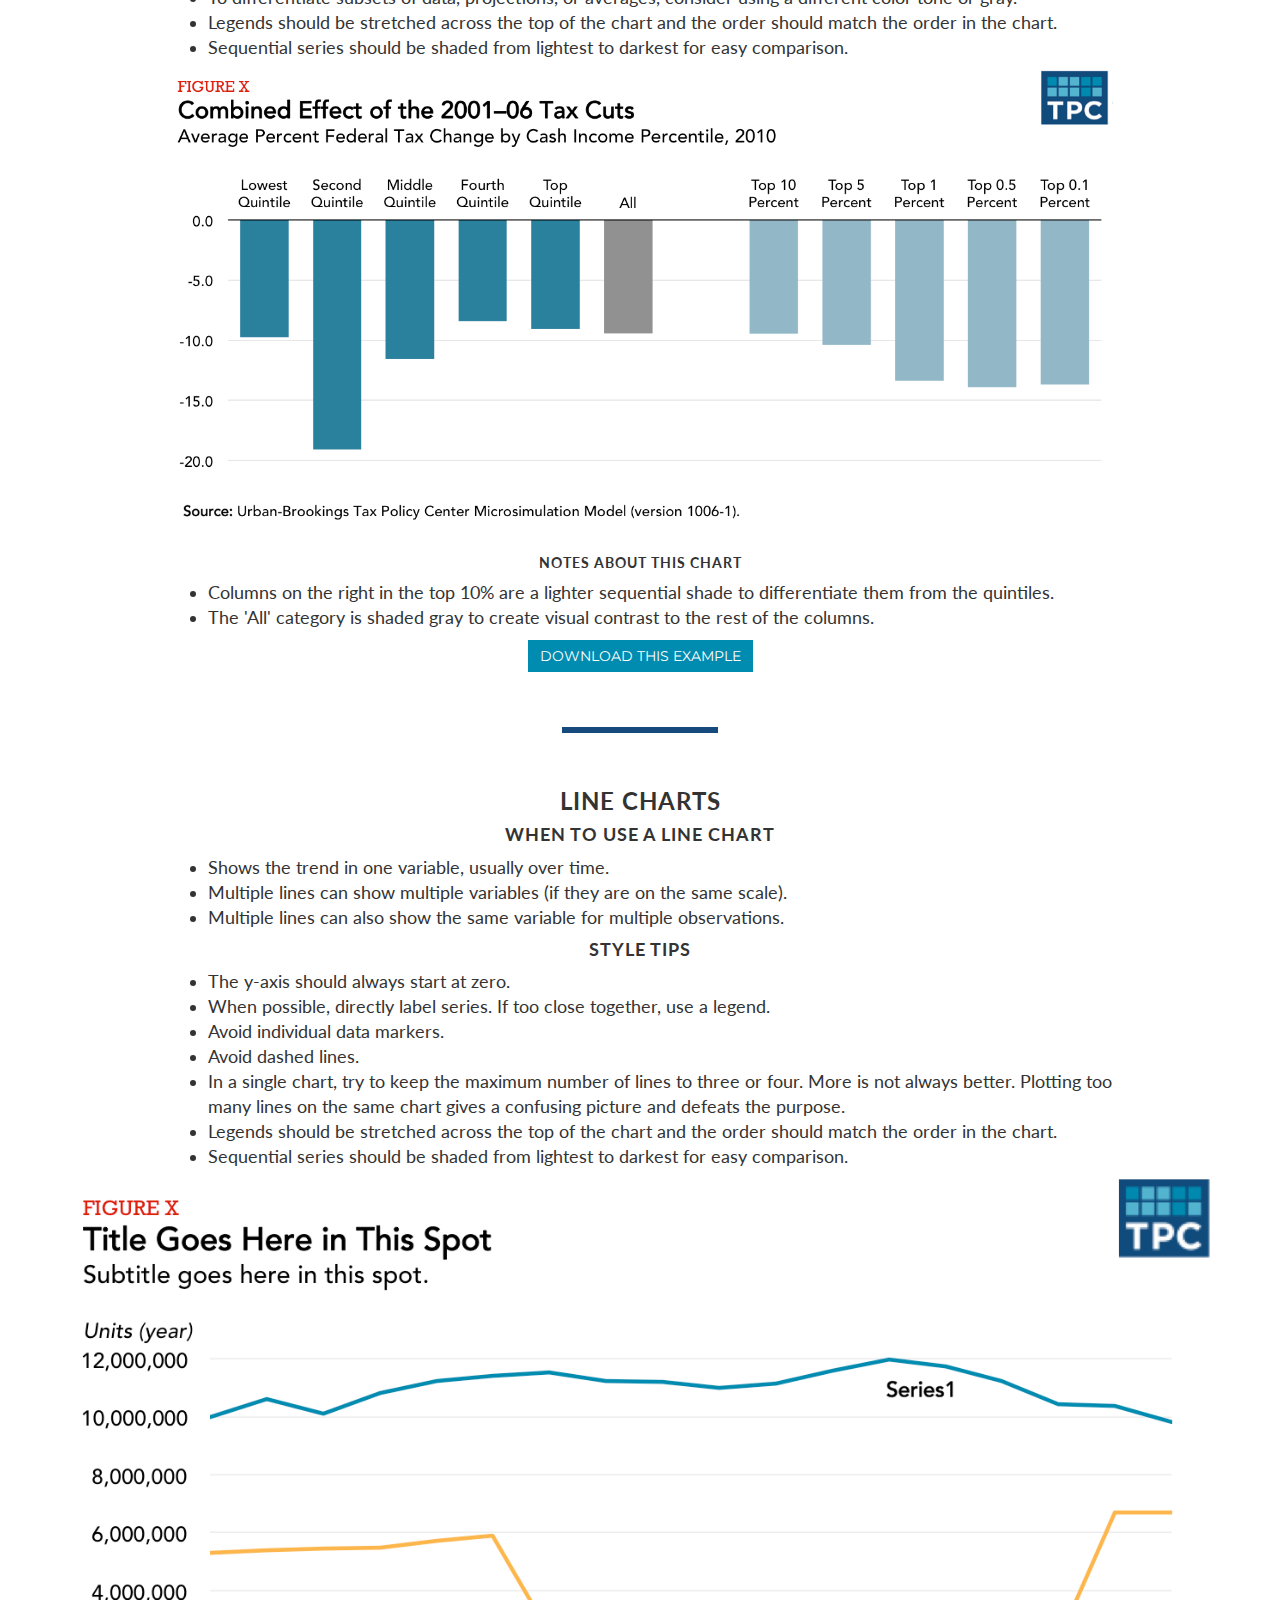
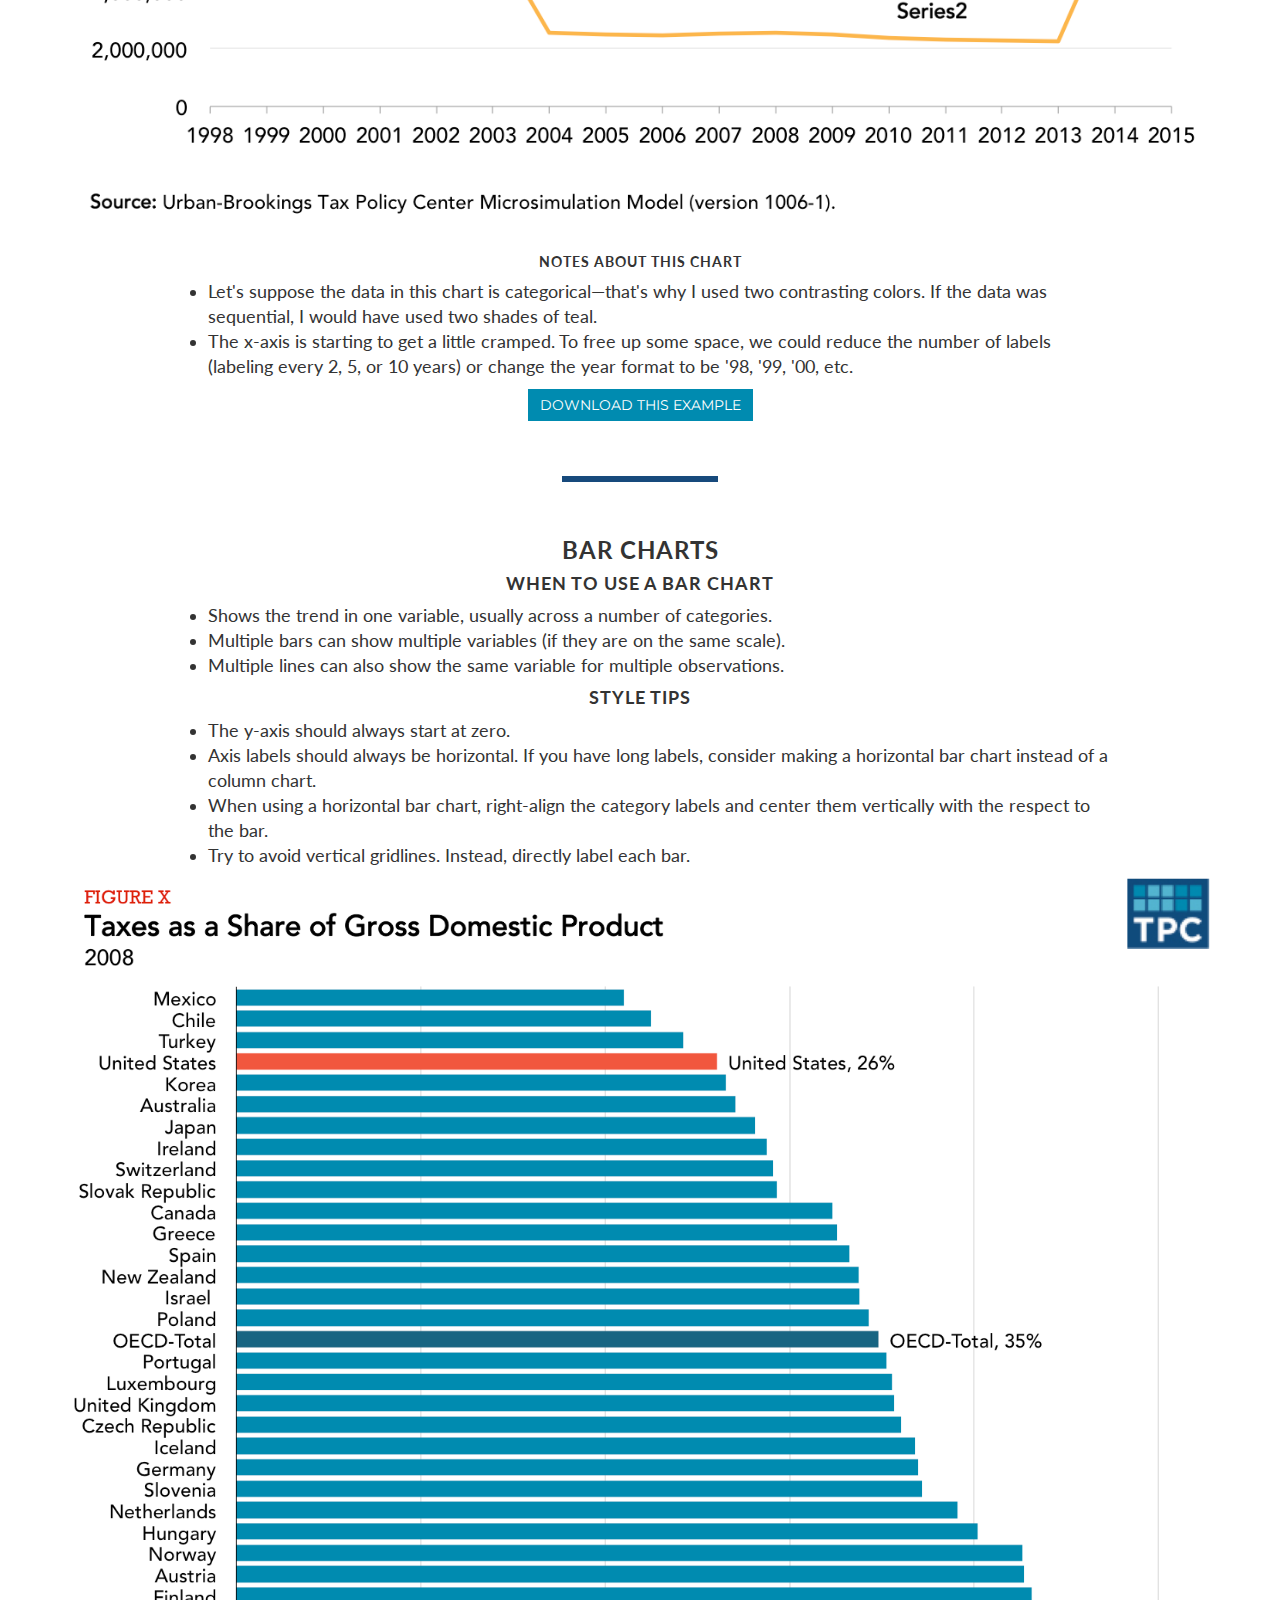
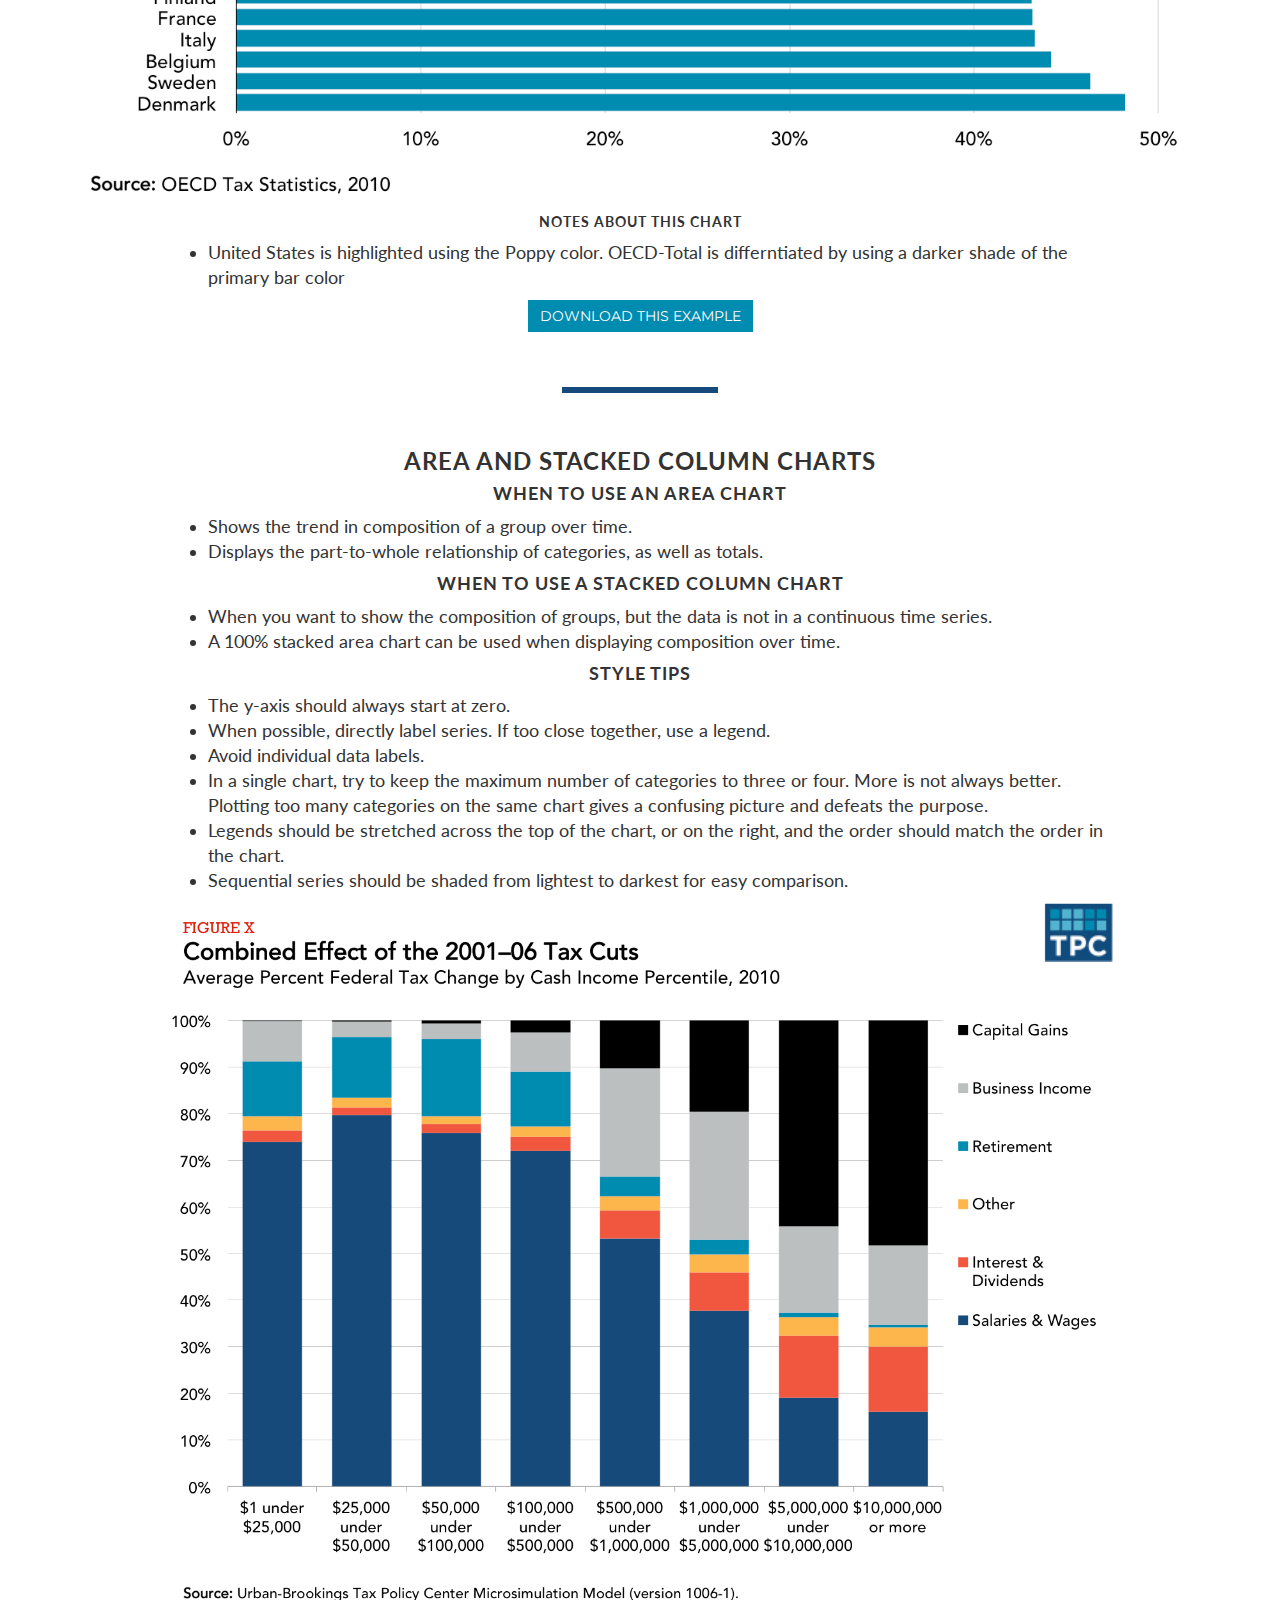
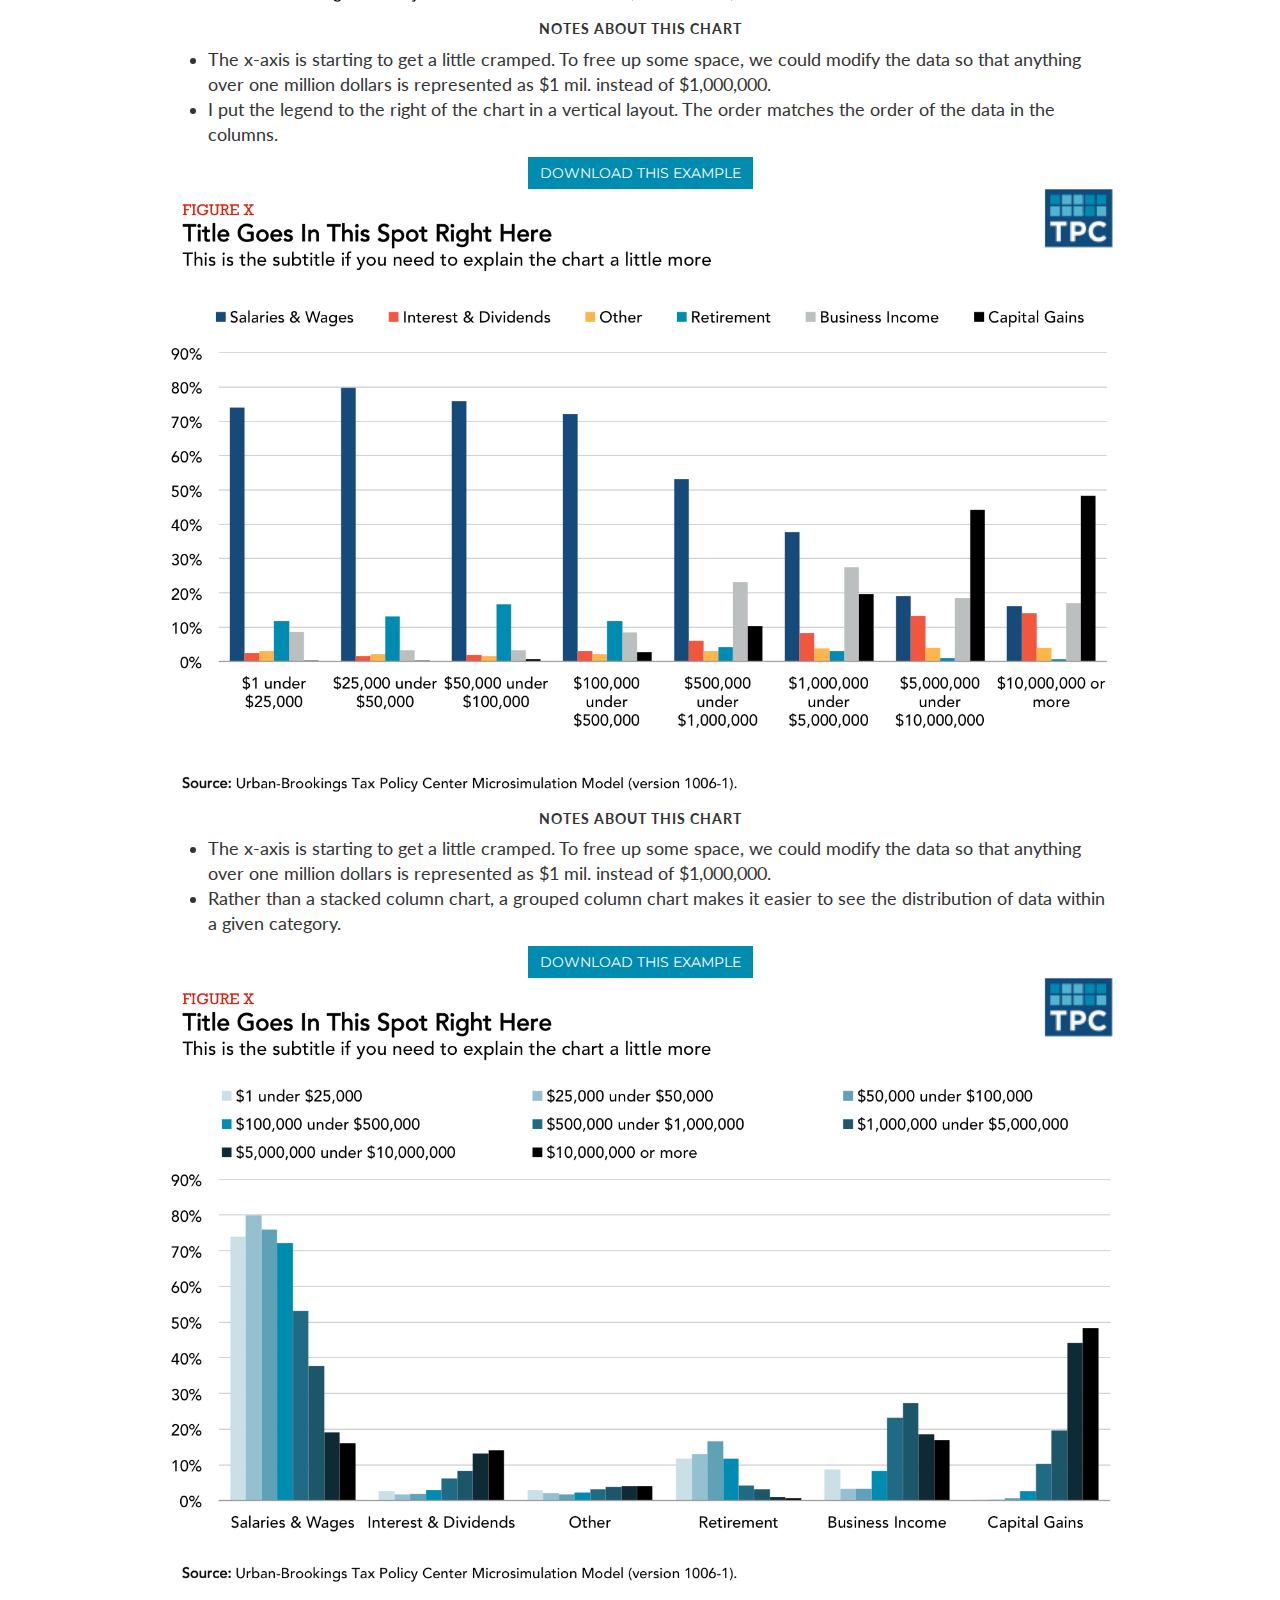
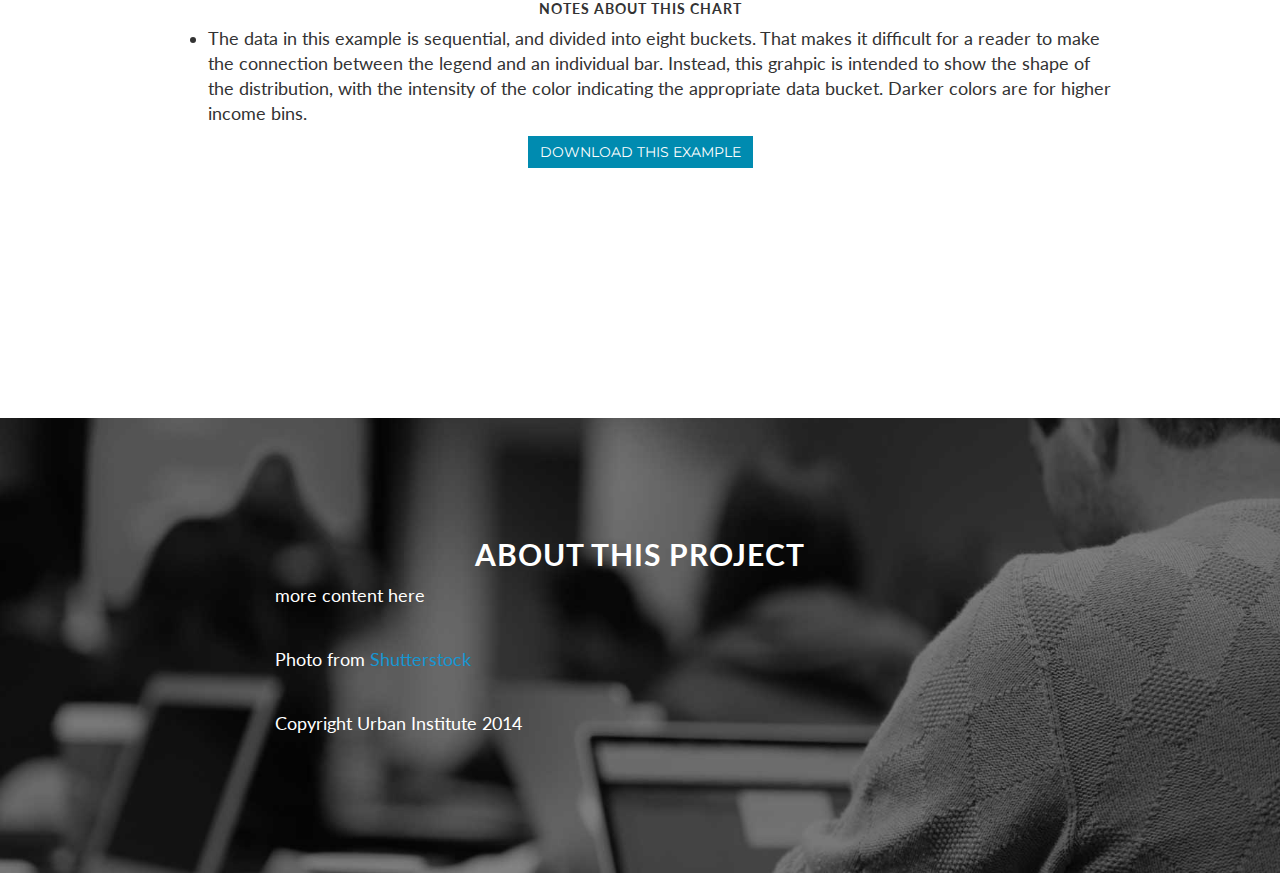
==== commit e15c8d40: "Update index.html" ====
--- a/index.html
+++ b/index.html
@@ -922,14 +922,10 @@
                     <li>Sequential series should be shaded from lightest to darkest for easy comparison.</li></ul>
 
 
-            </div>
-            <!--            12-column wide image-->
-            <div class="col-lg-12">
-                <img src="img/column-chart.png" width="100%" />
-            </div>
+                <img src="img/column-chart.png" width="100%" max-width:"700px;" />
 
             <!--            chart notes-->
-            <div class="col-lg-10 col-lg-offset-1">
+  
                 <h5>Notes about this chart</h5>
                 <ul>
                     <li>Columns on the right in the top 10% are a lighter sequential shade to differentiate them from the quintiles.
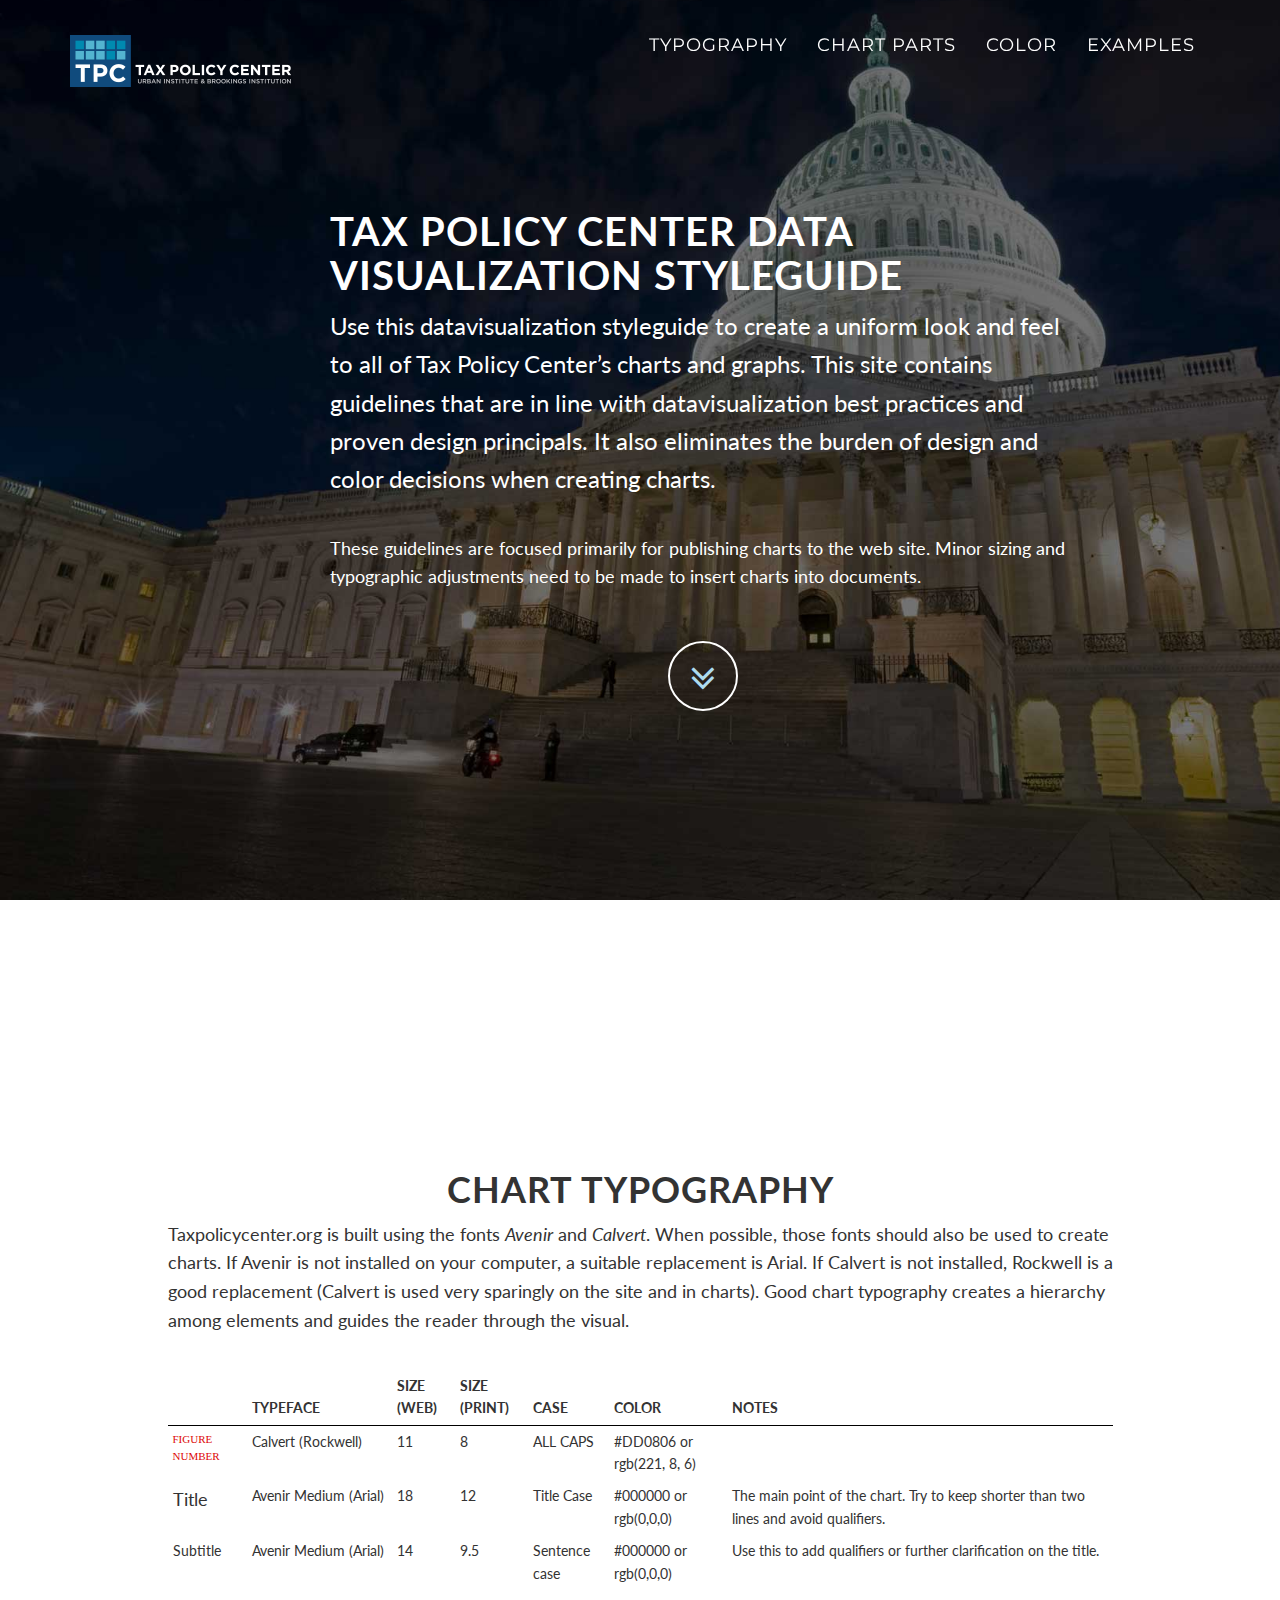
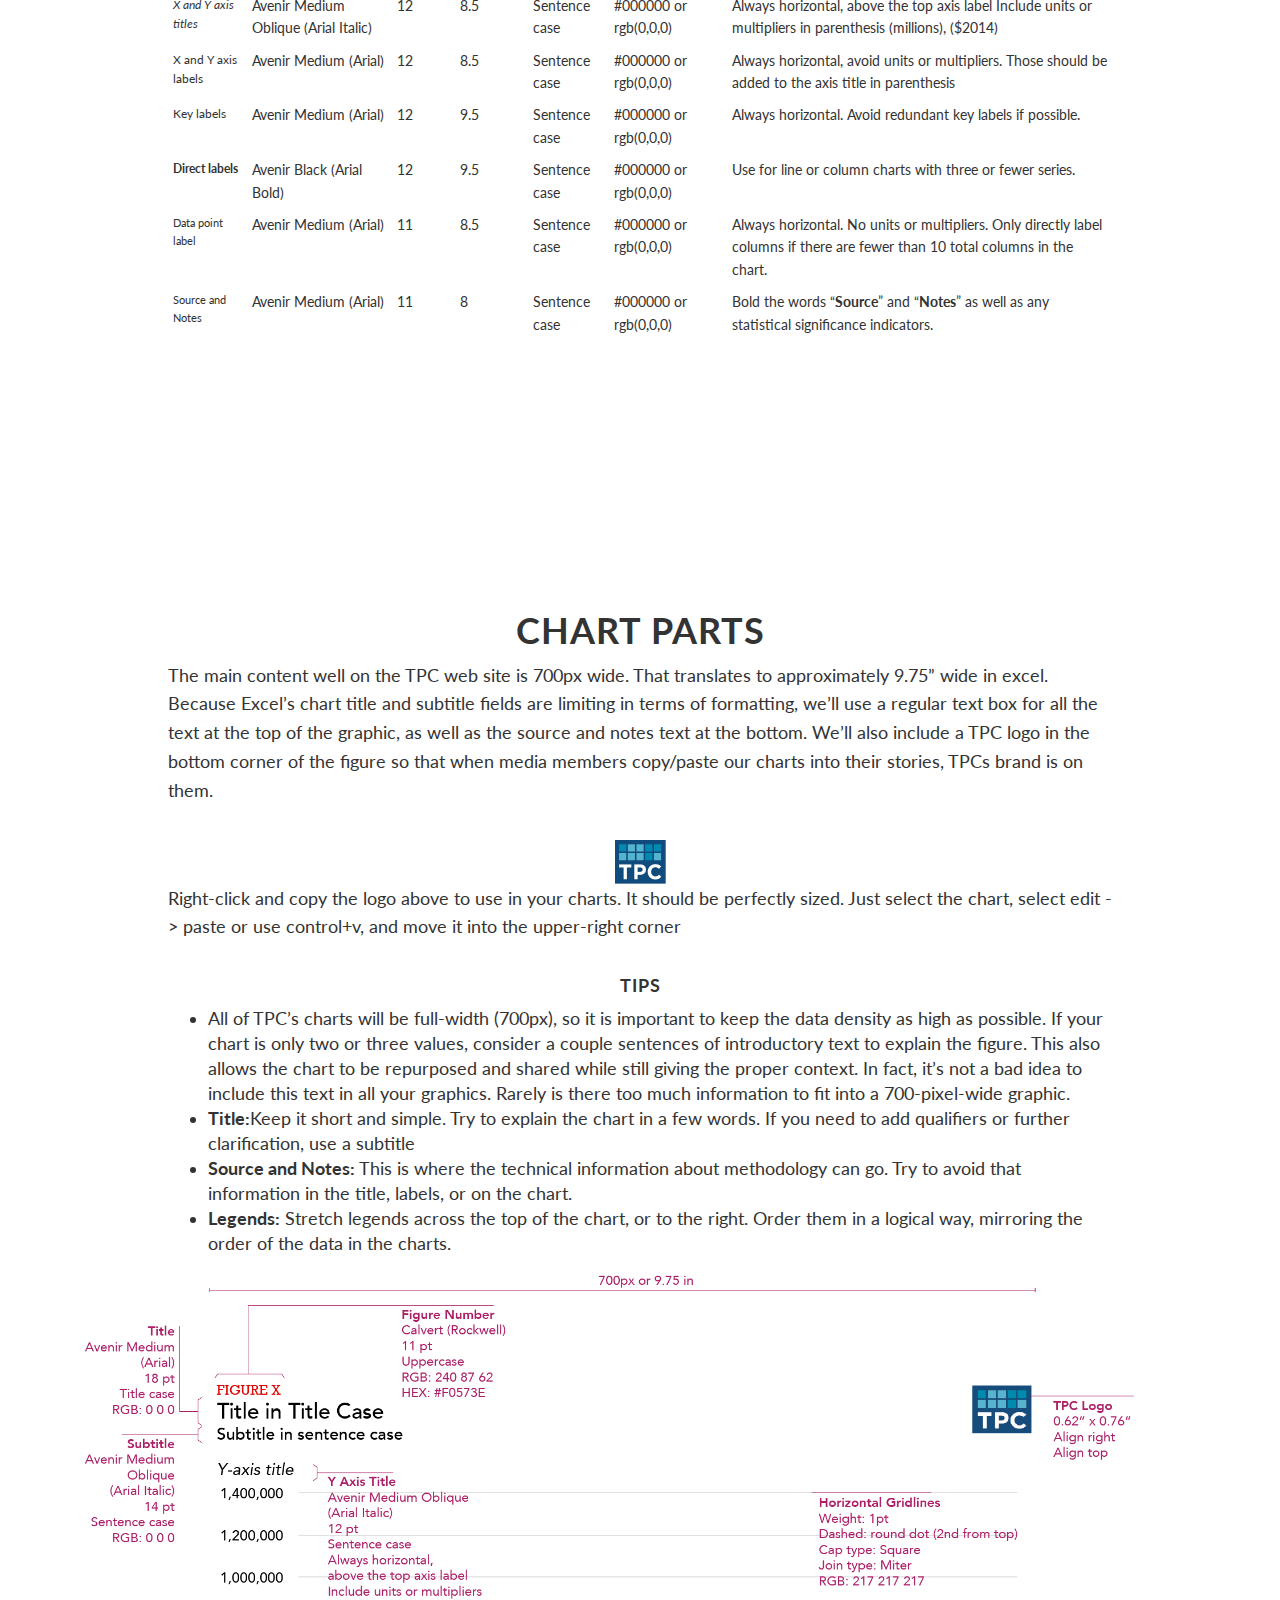
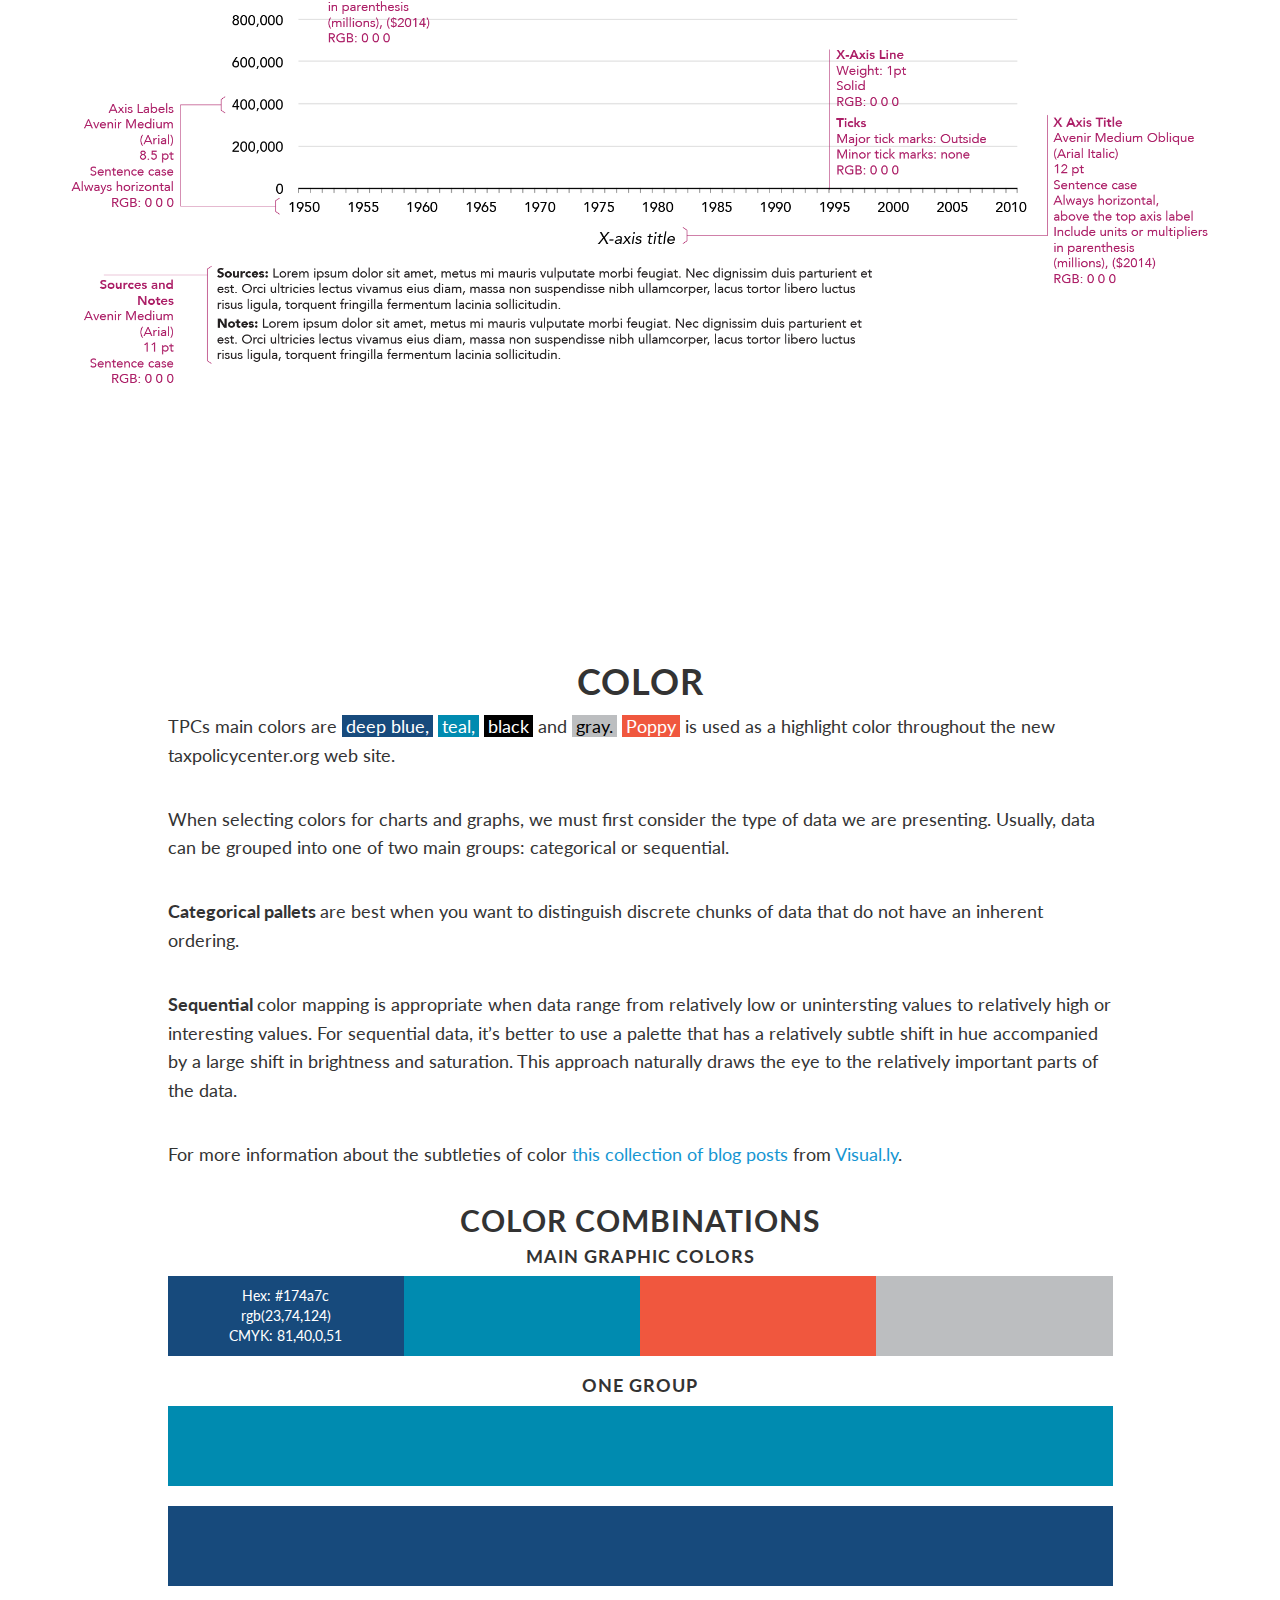
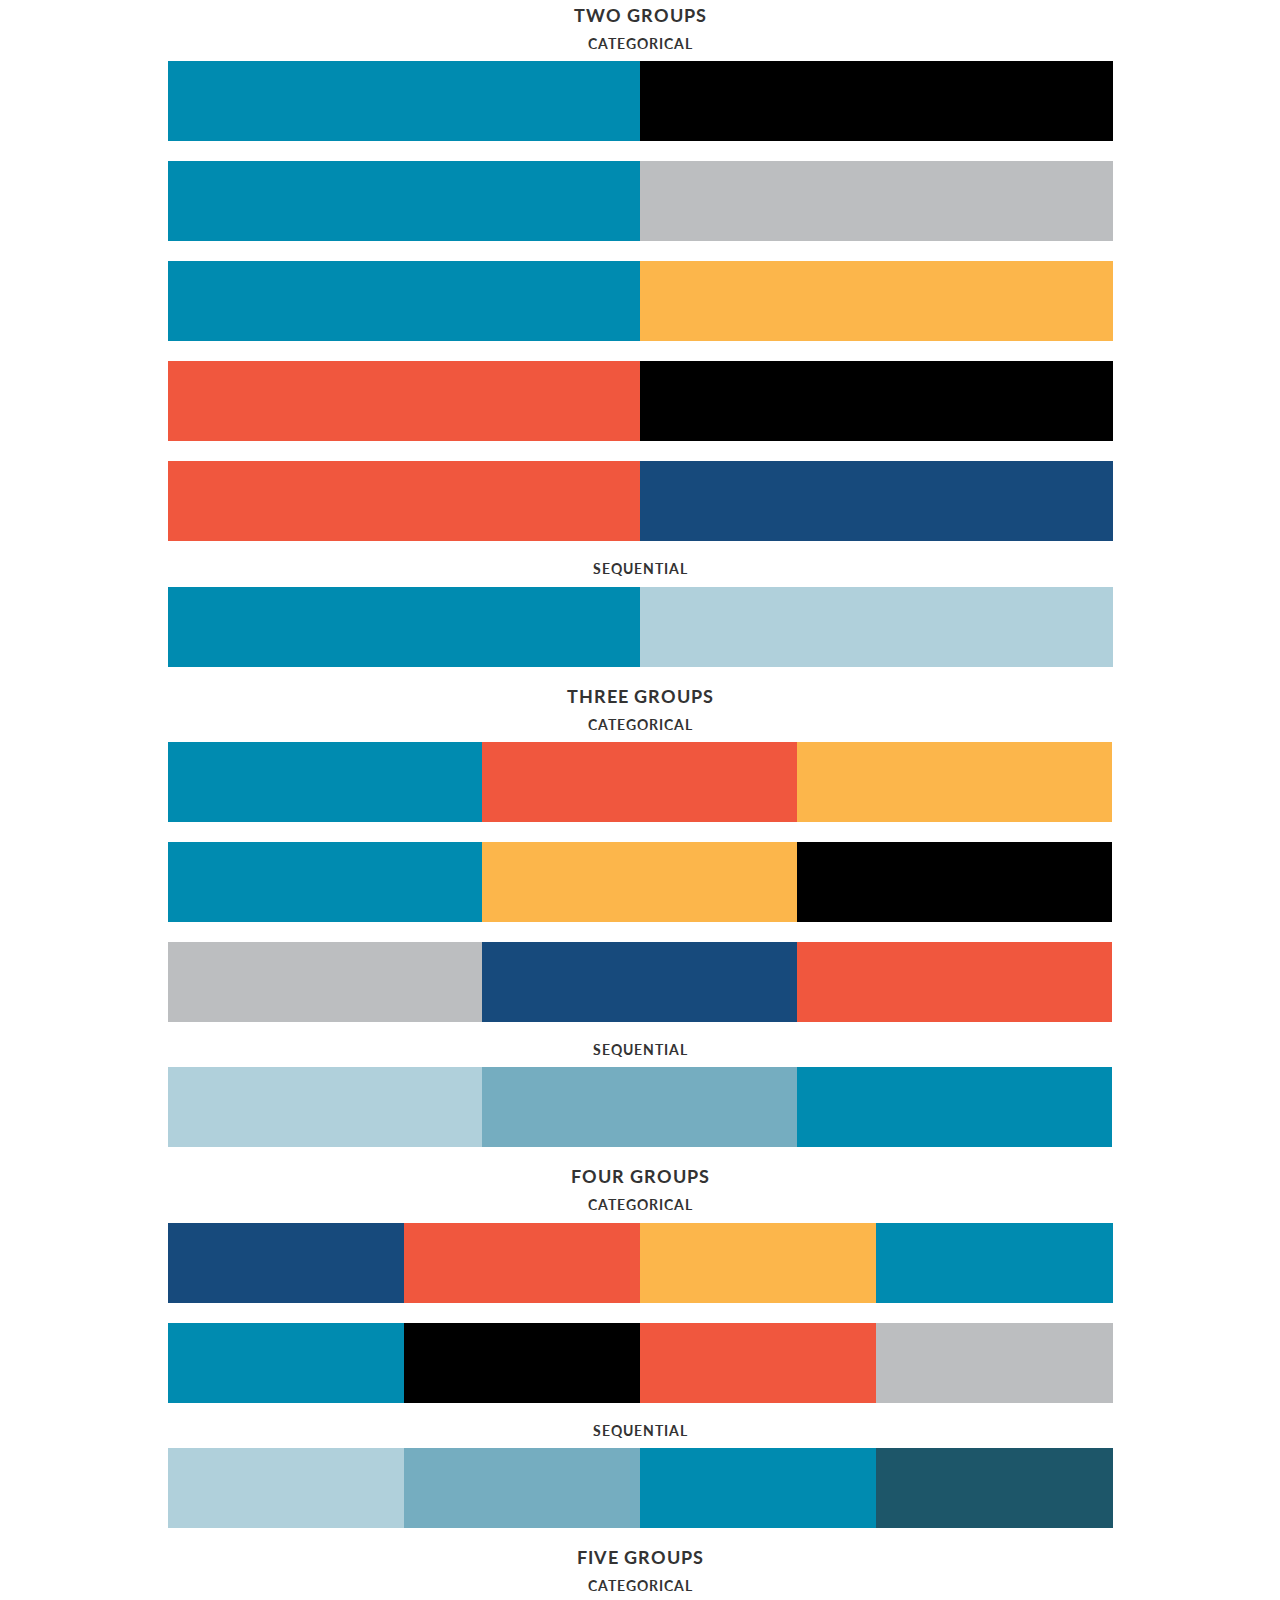
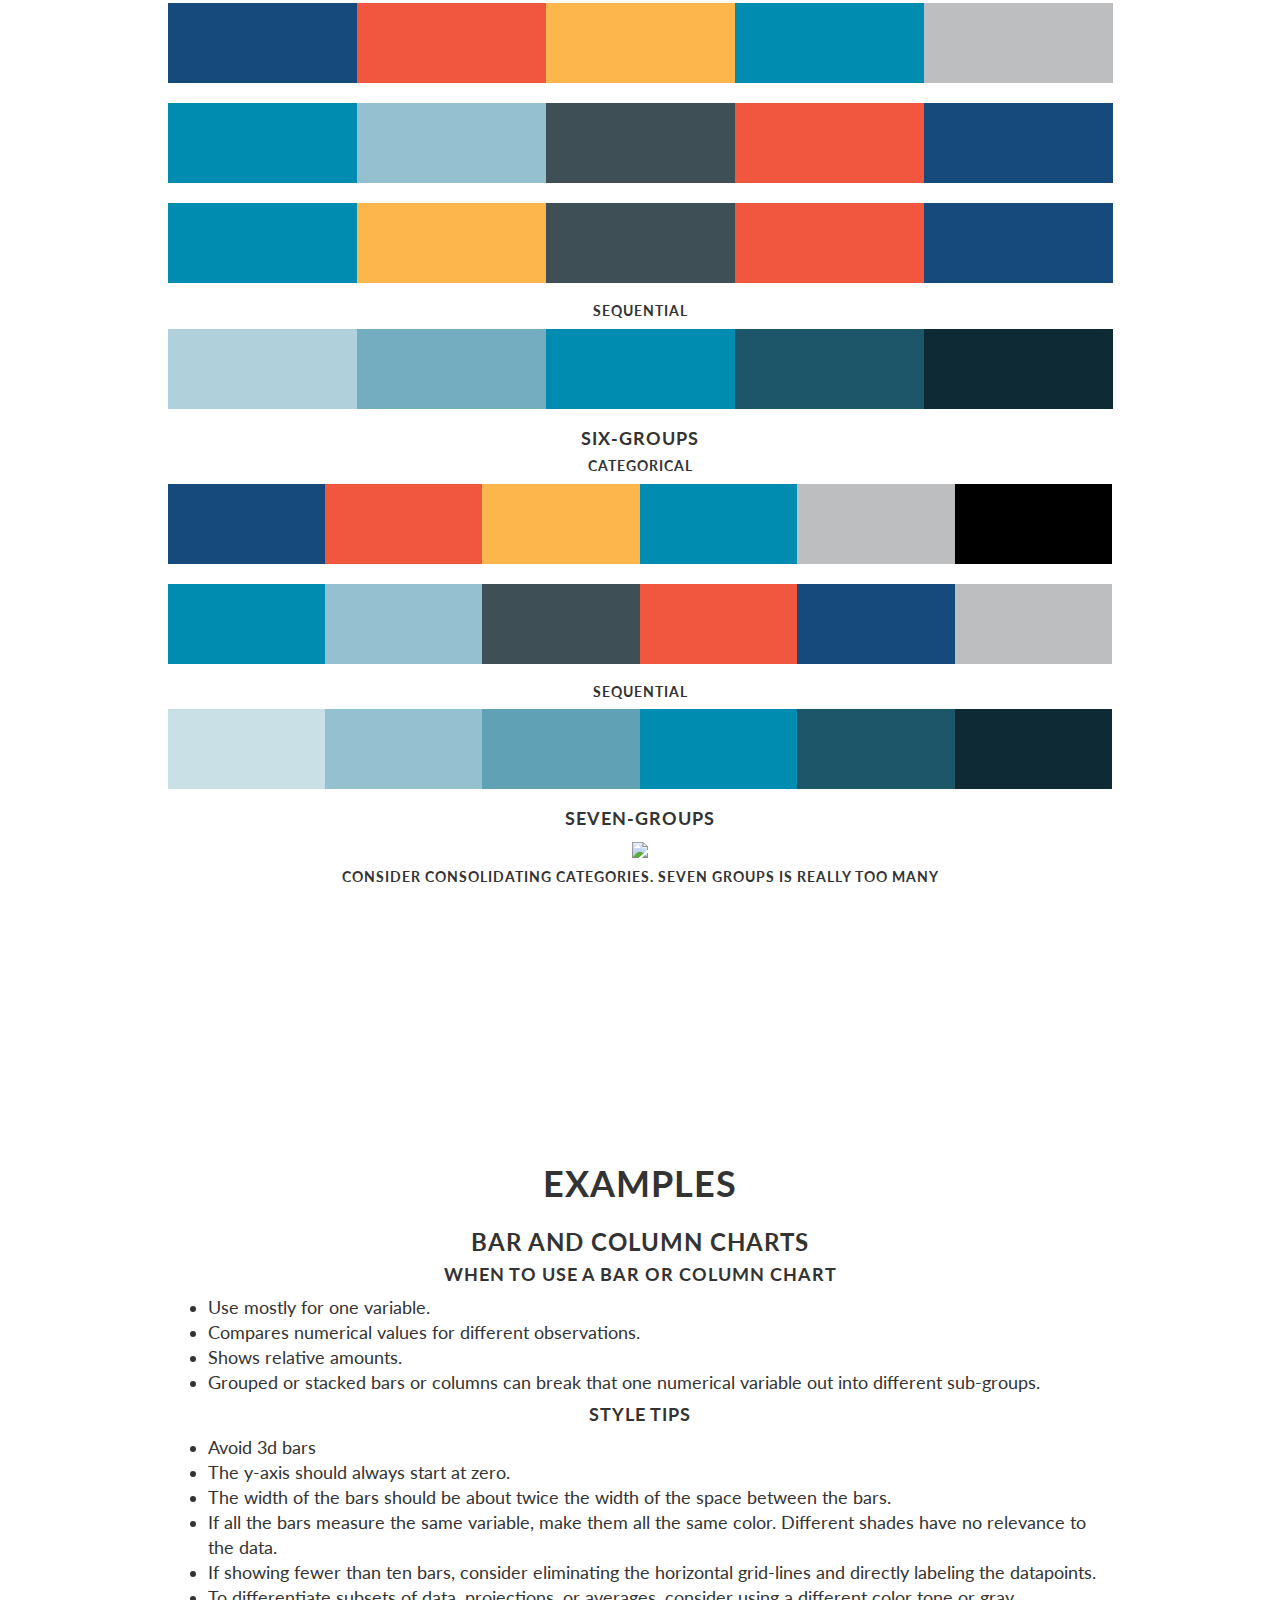
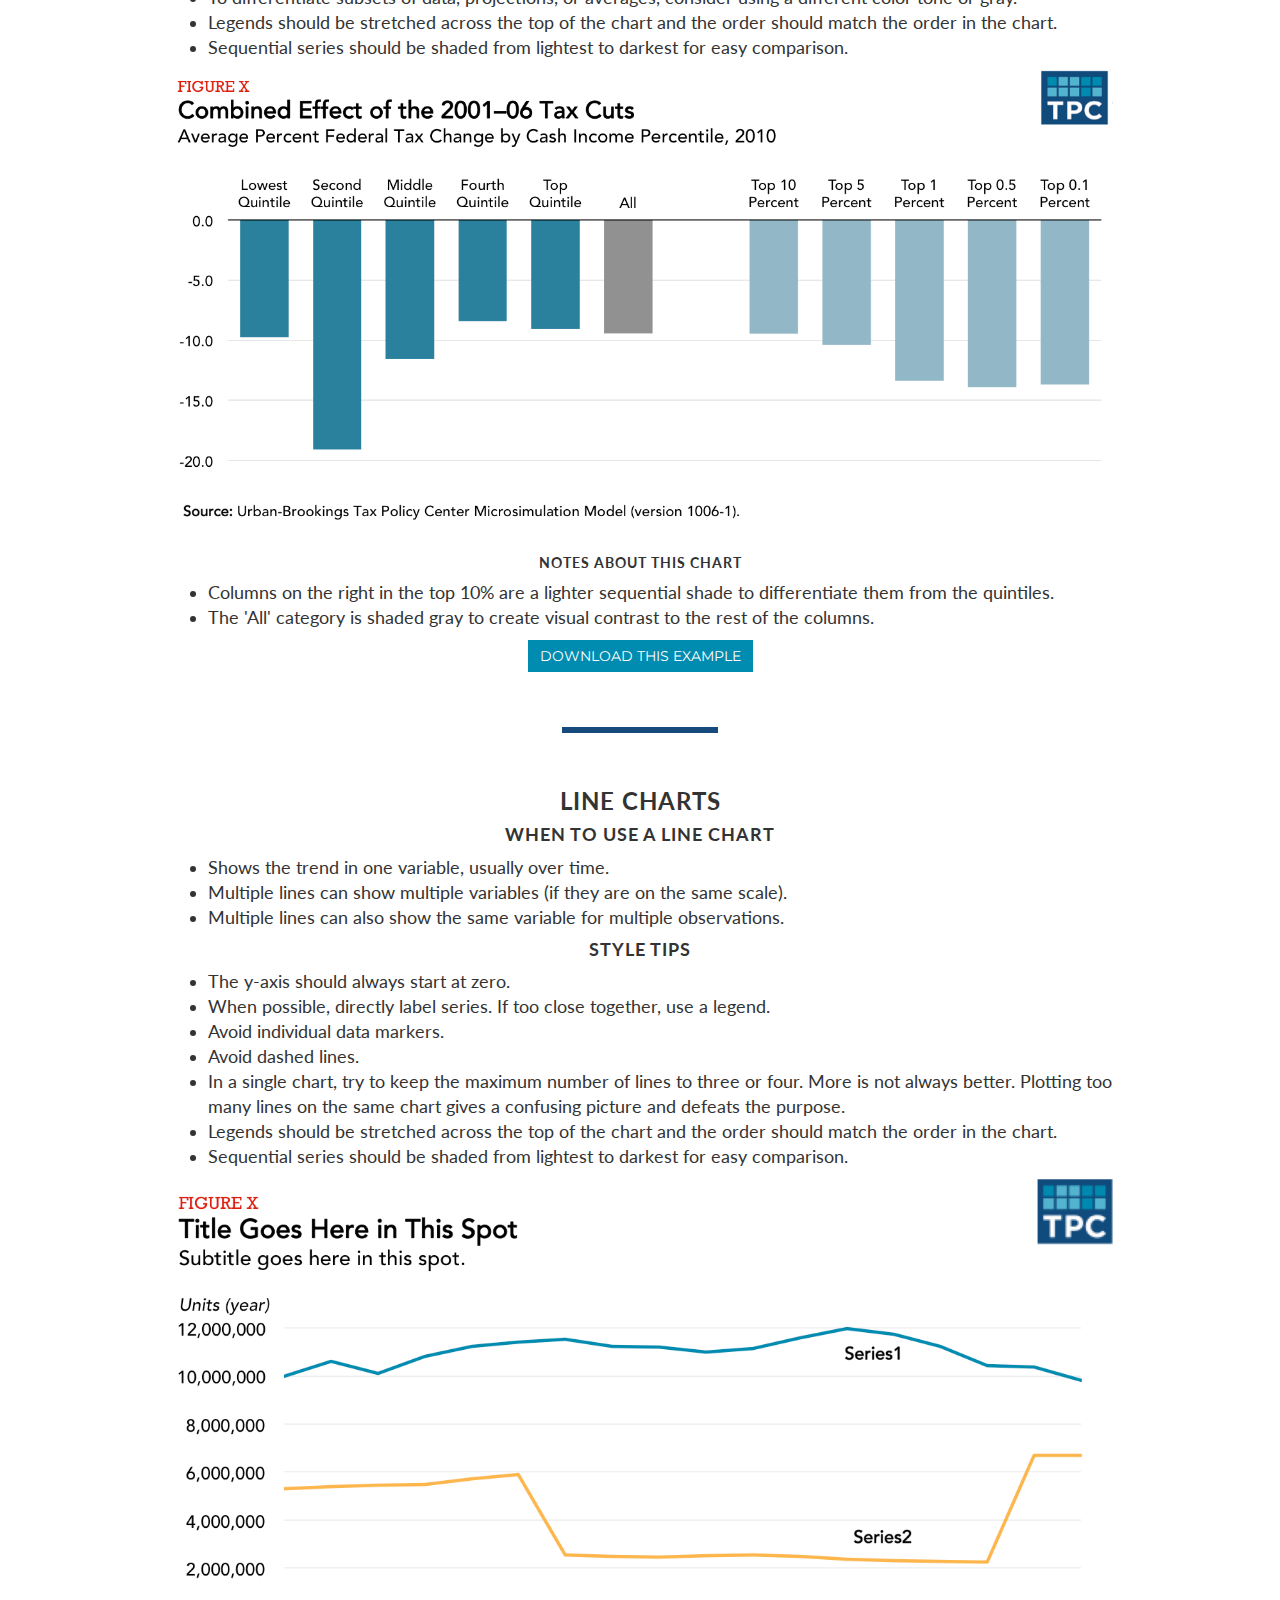
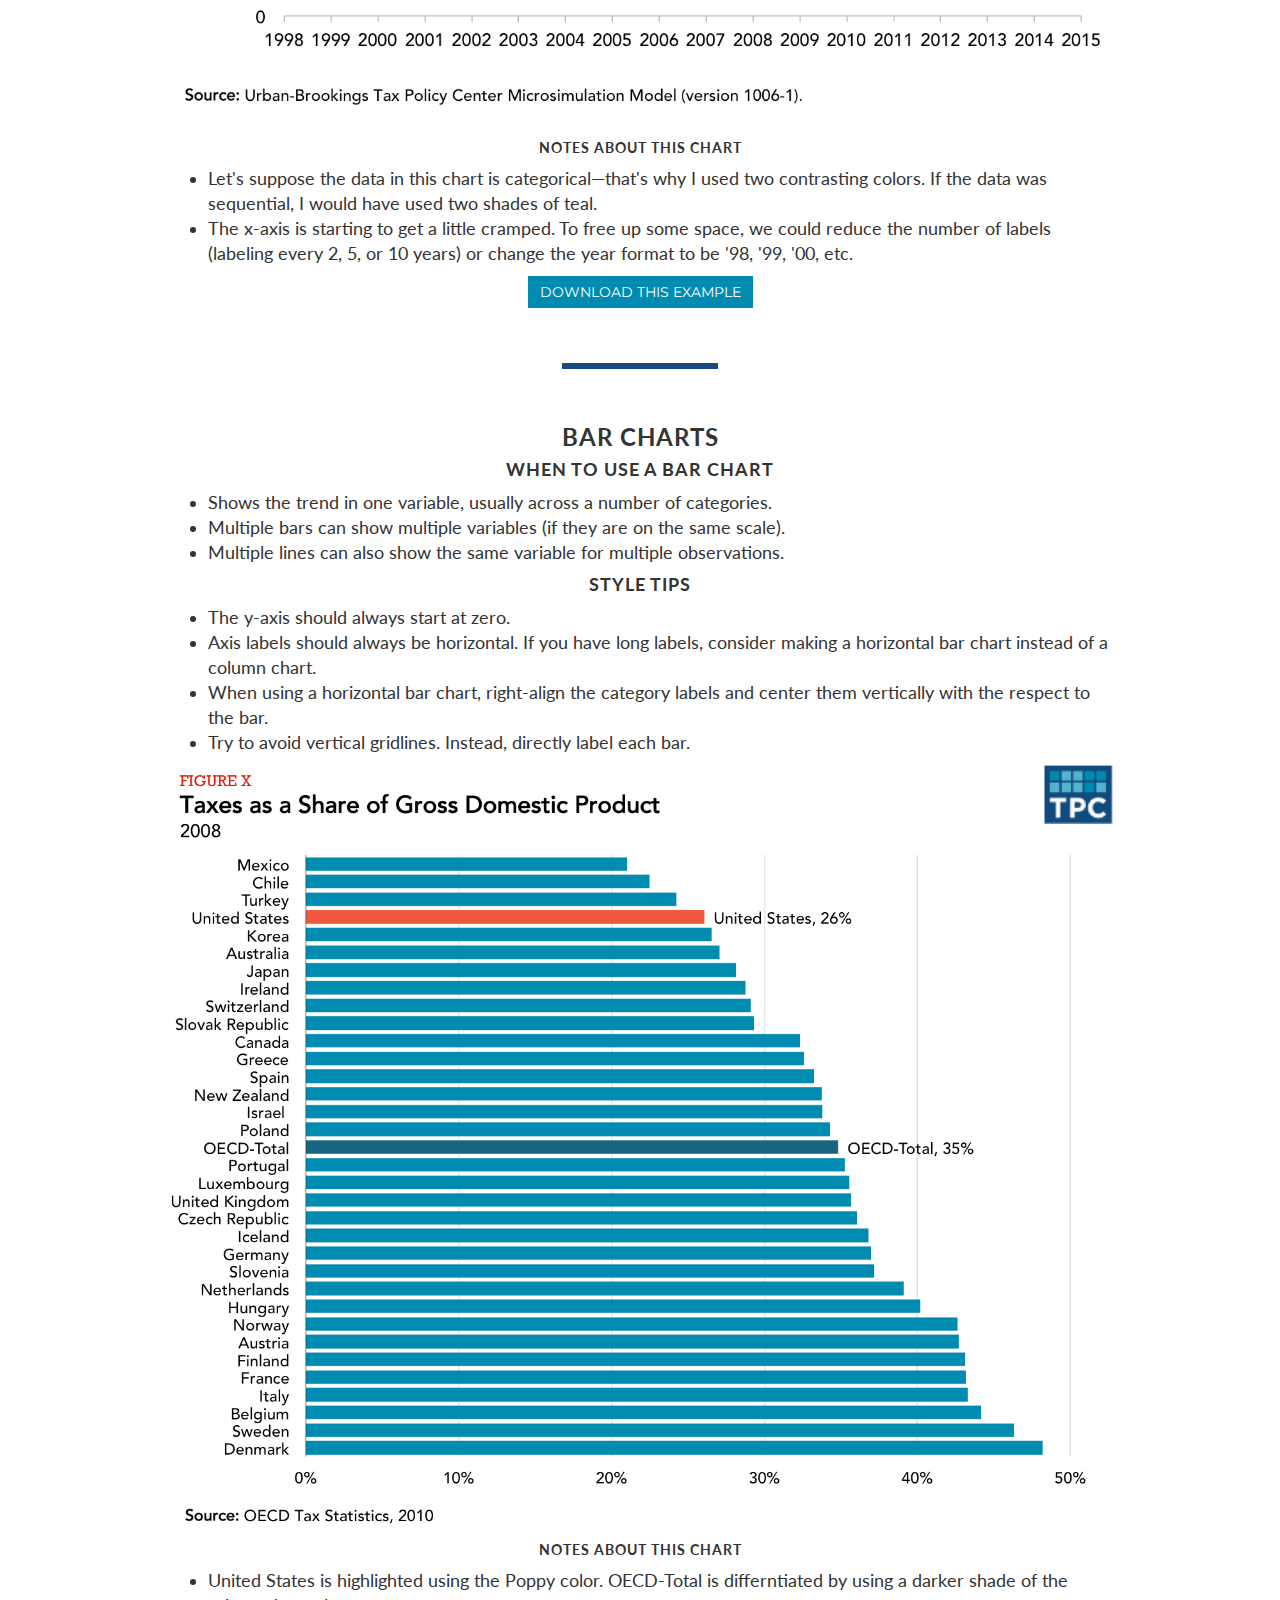
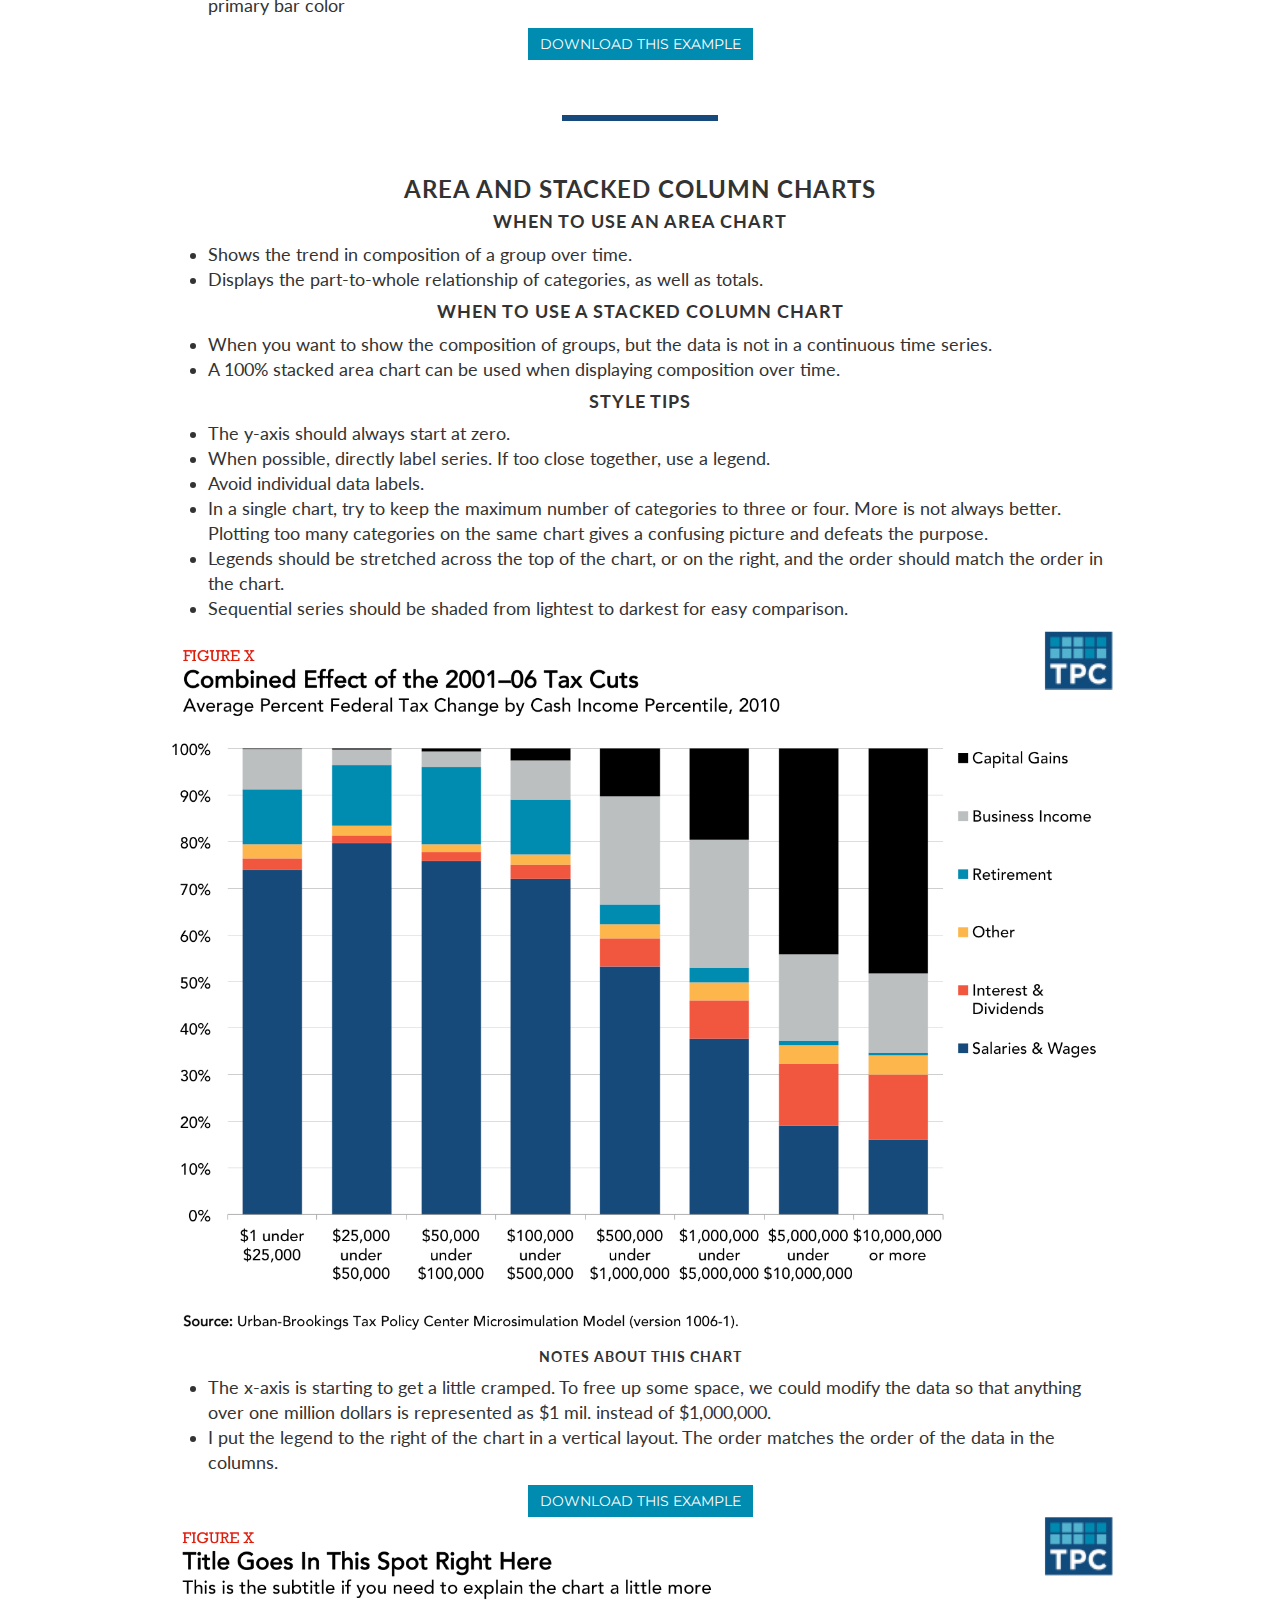
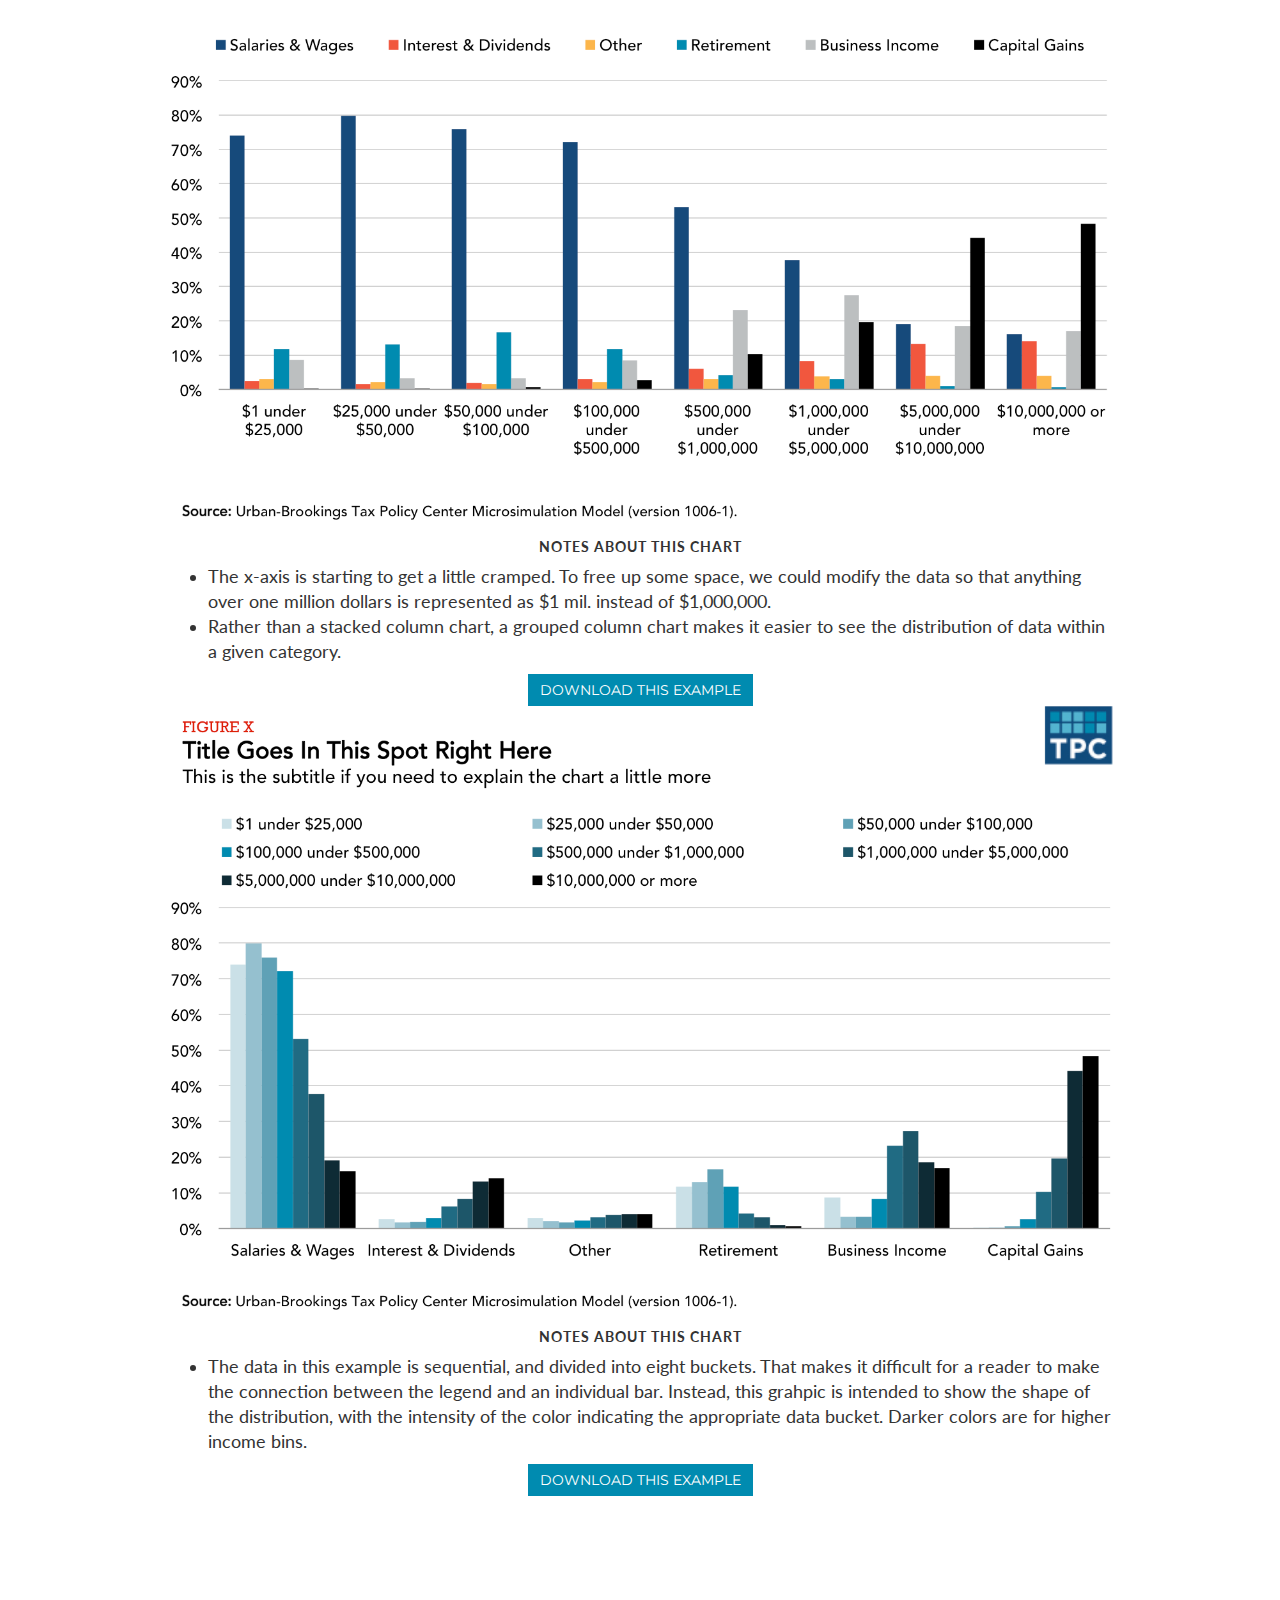
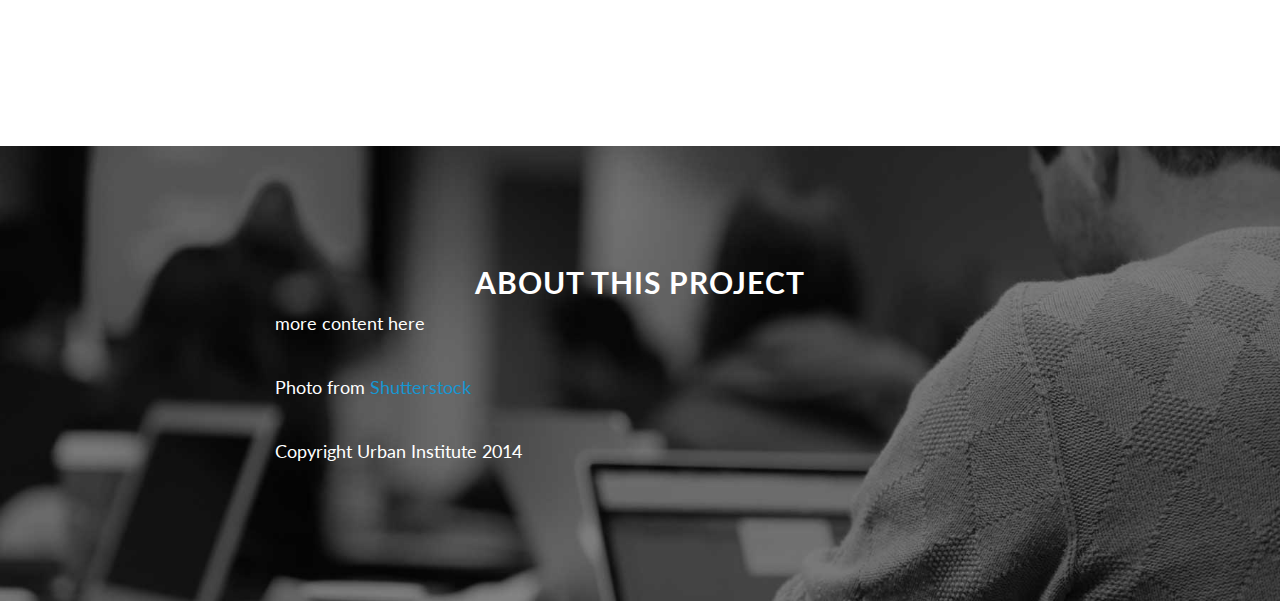
==== commit 2bf738dd: "Update index.html" ====
--- a/index.html
+++ b/index.html
@@ -969,14 +969,9 @@
                         </li><li>Sequential series should be shaded from lightest to darkest for easy comparison.</li></ul>
 
 
-            </div>
-            <!--            12-column wide image-->
-            <div class="col-lg-12">
+          
                 <img src="img/line-chart.png" width="100%" />
-            </div>
-
-            <!--            chart notes-->
-            <div class="col-lg-10 col-lg-offset-1">
+           
                 <h5>Notes about this chart</h5>
                 <ul>
                     <li>Let's suppose the data in this chart is categorical&mdash;that's why I used two contrasting colors. If the data was sequential, I would have used two shades of teal.
@@ -1019,14 +1014,9 @@
  </li><li>Try to avoid vertical gridlines. Instead, directly label each bar.</li></ul>
 
 
-            </div>
-            <!--            12-column wide image-->
-            <div class="col-lg-12">
                 <img src="img/bar-chart.png" width="100%" />
-            </div>
 
             <!--            chart notes-->
-            <div class="col-lg-10 col-lg-offset-1">
                 <h5>Notes about this chart</h5>
                 <ul>
                     <li>United States is highlighted using the Poppy color. OECD-Total is differntiated by using a darker shade of the primary bar color</li>
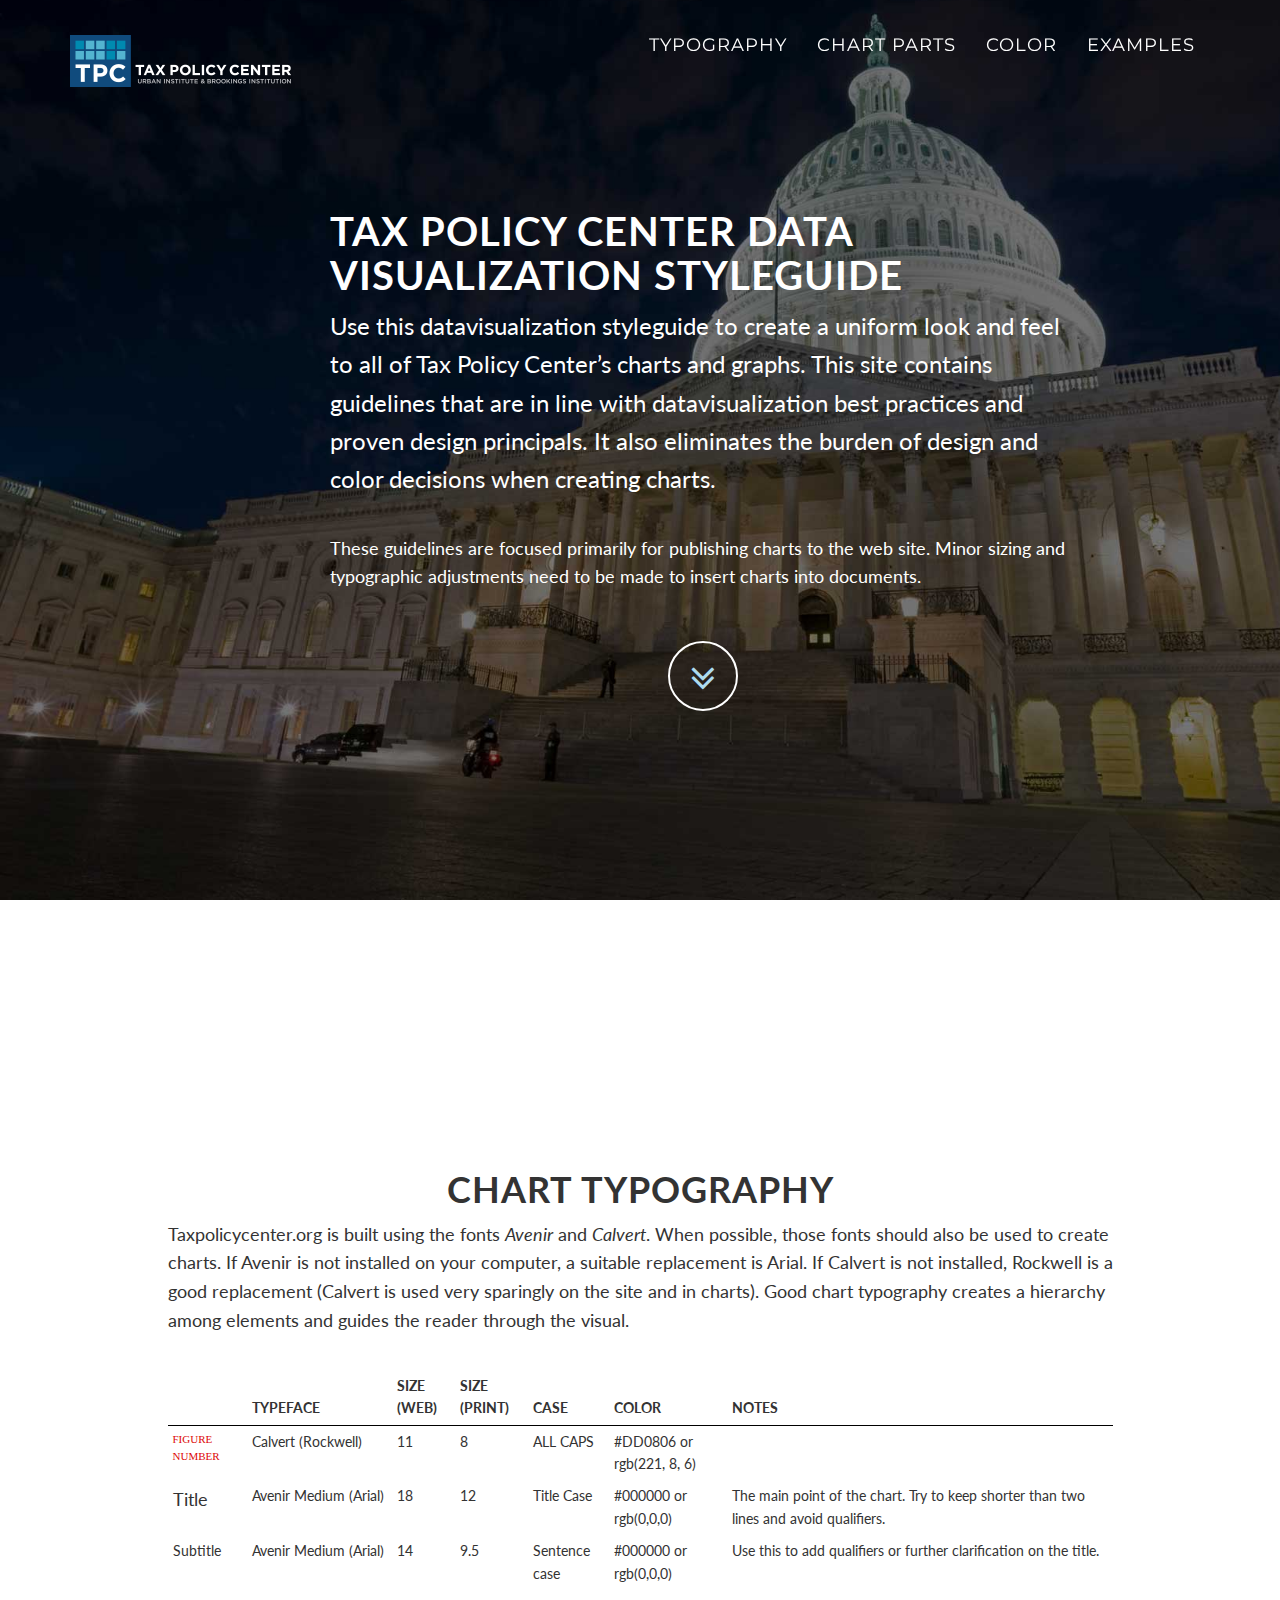
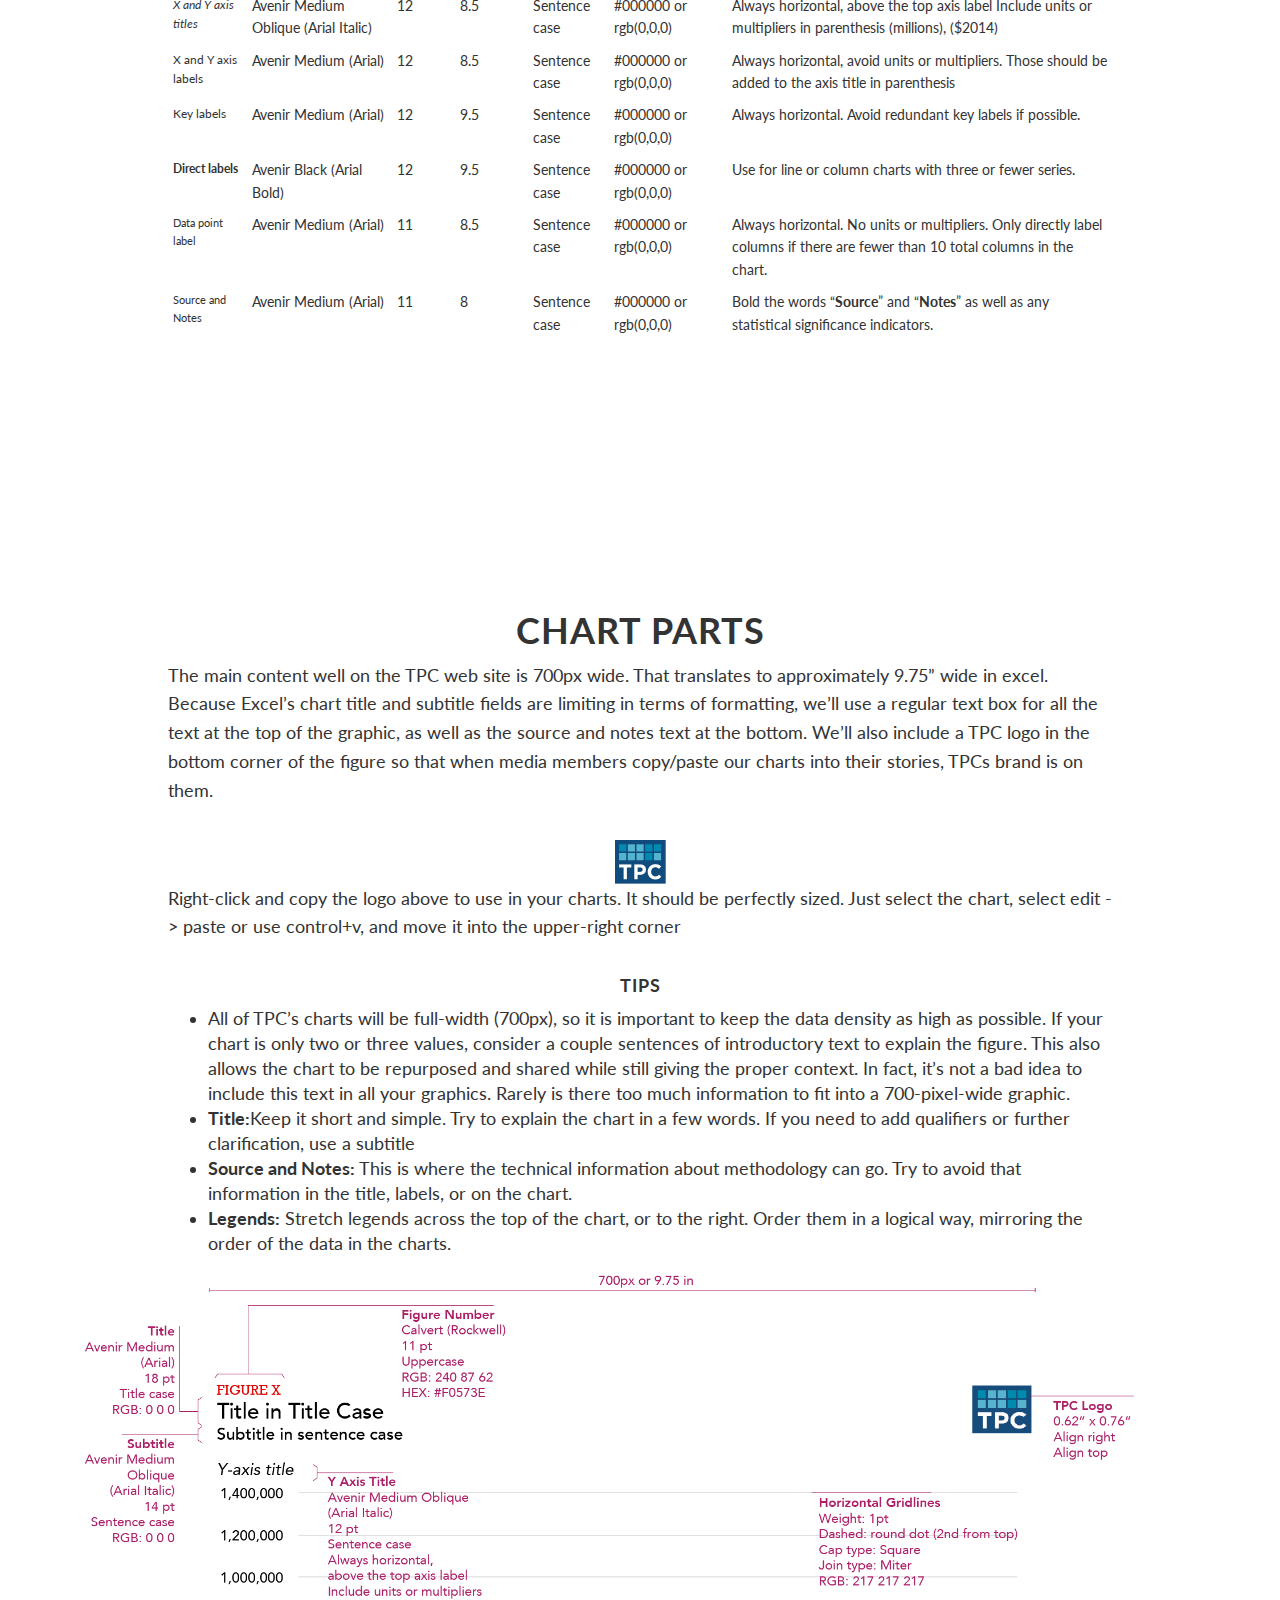
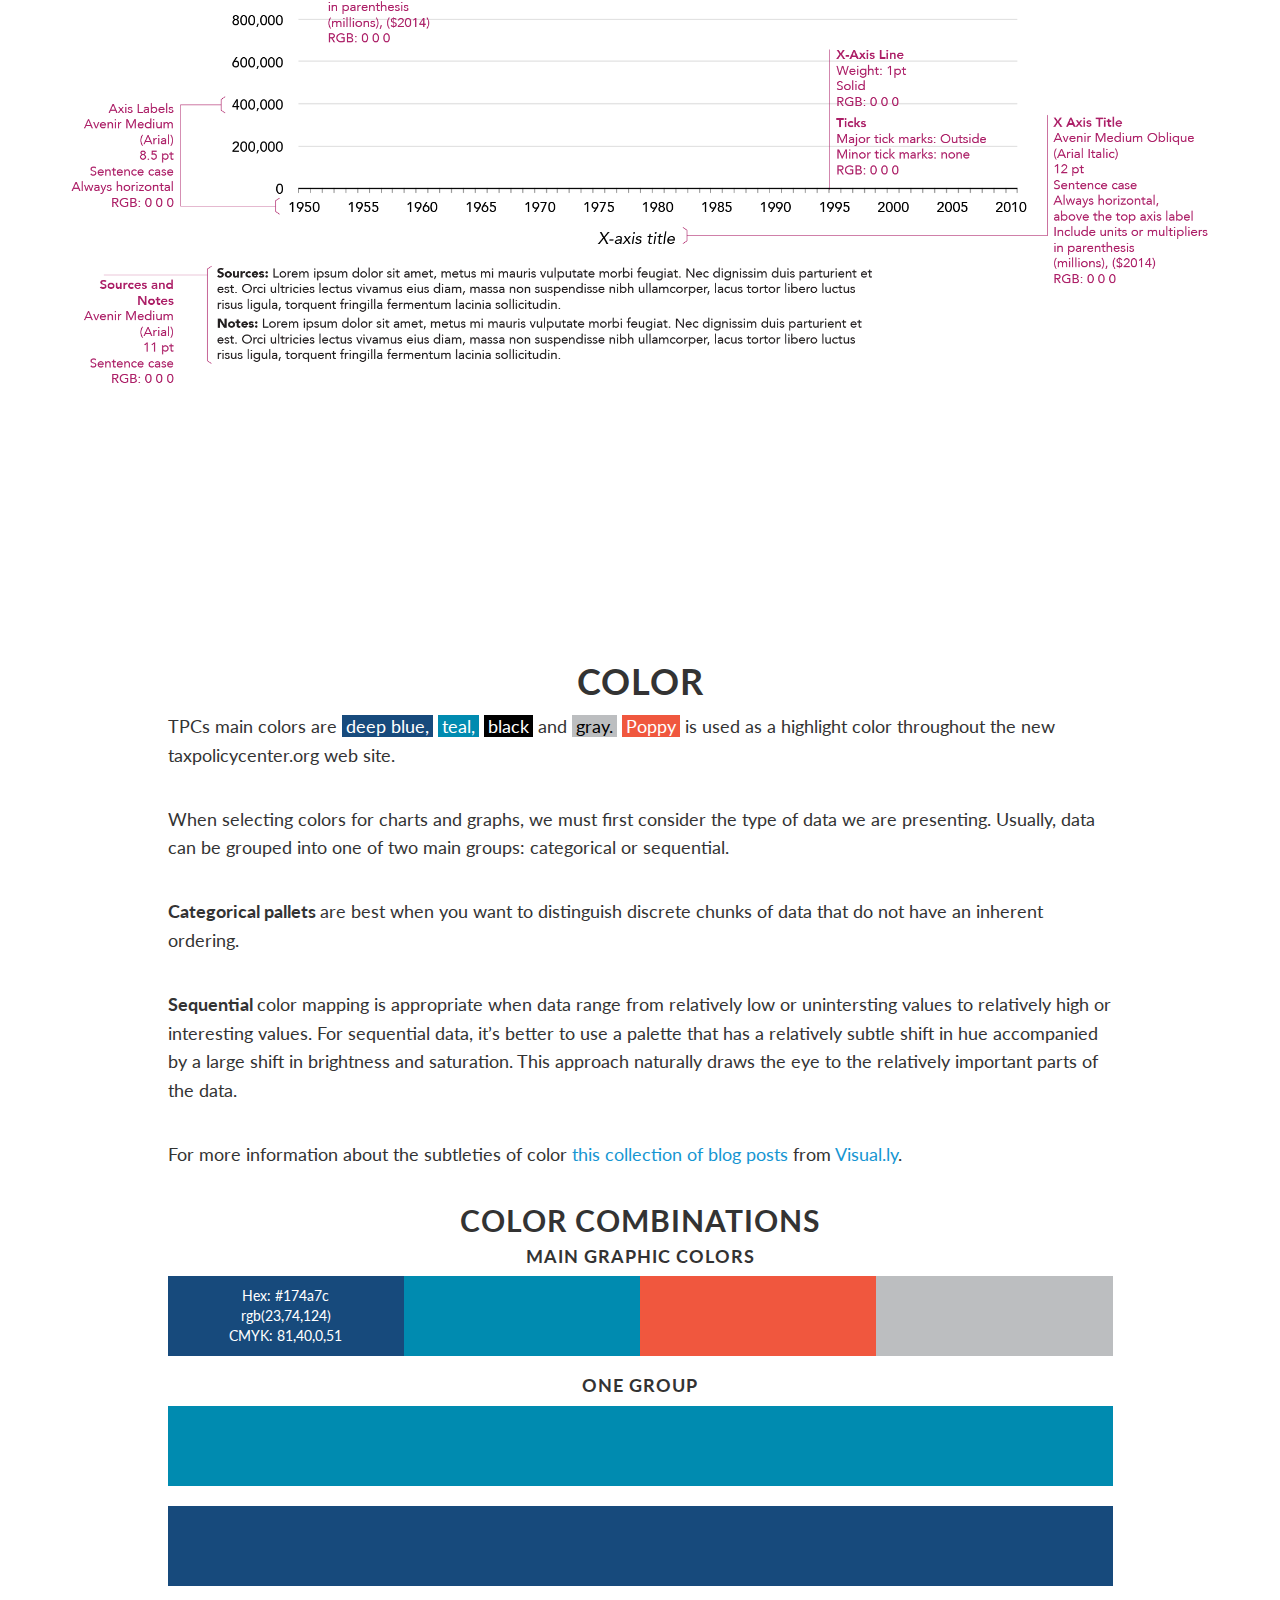
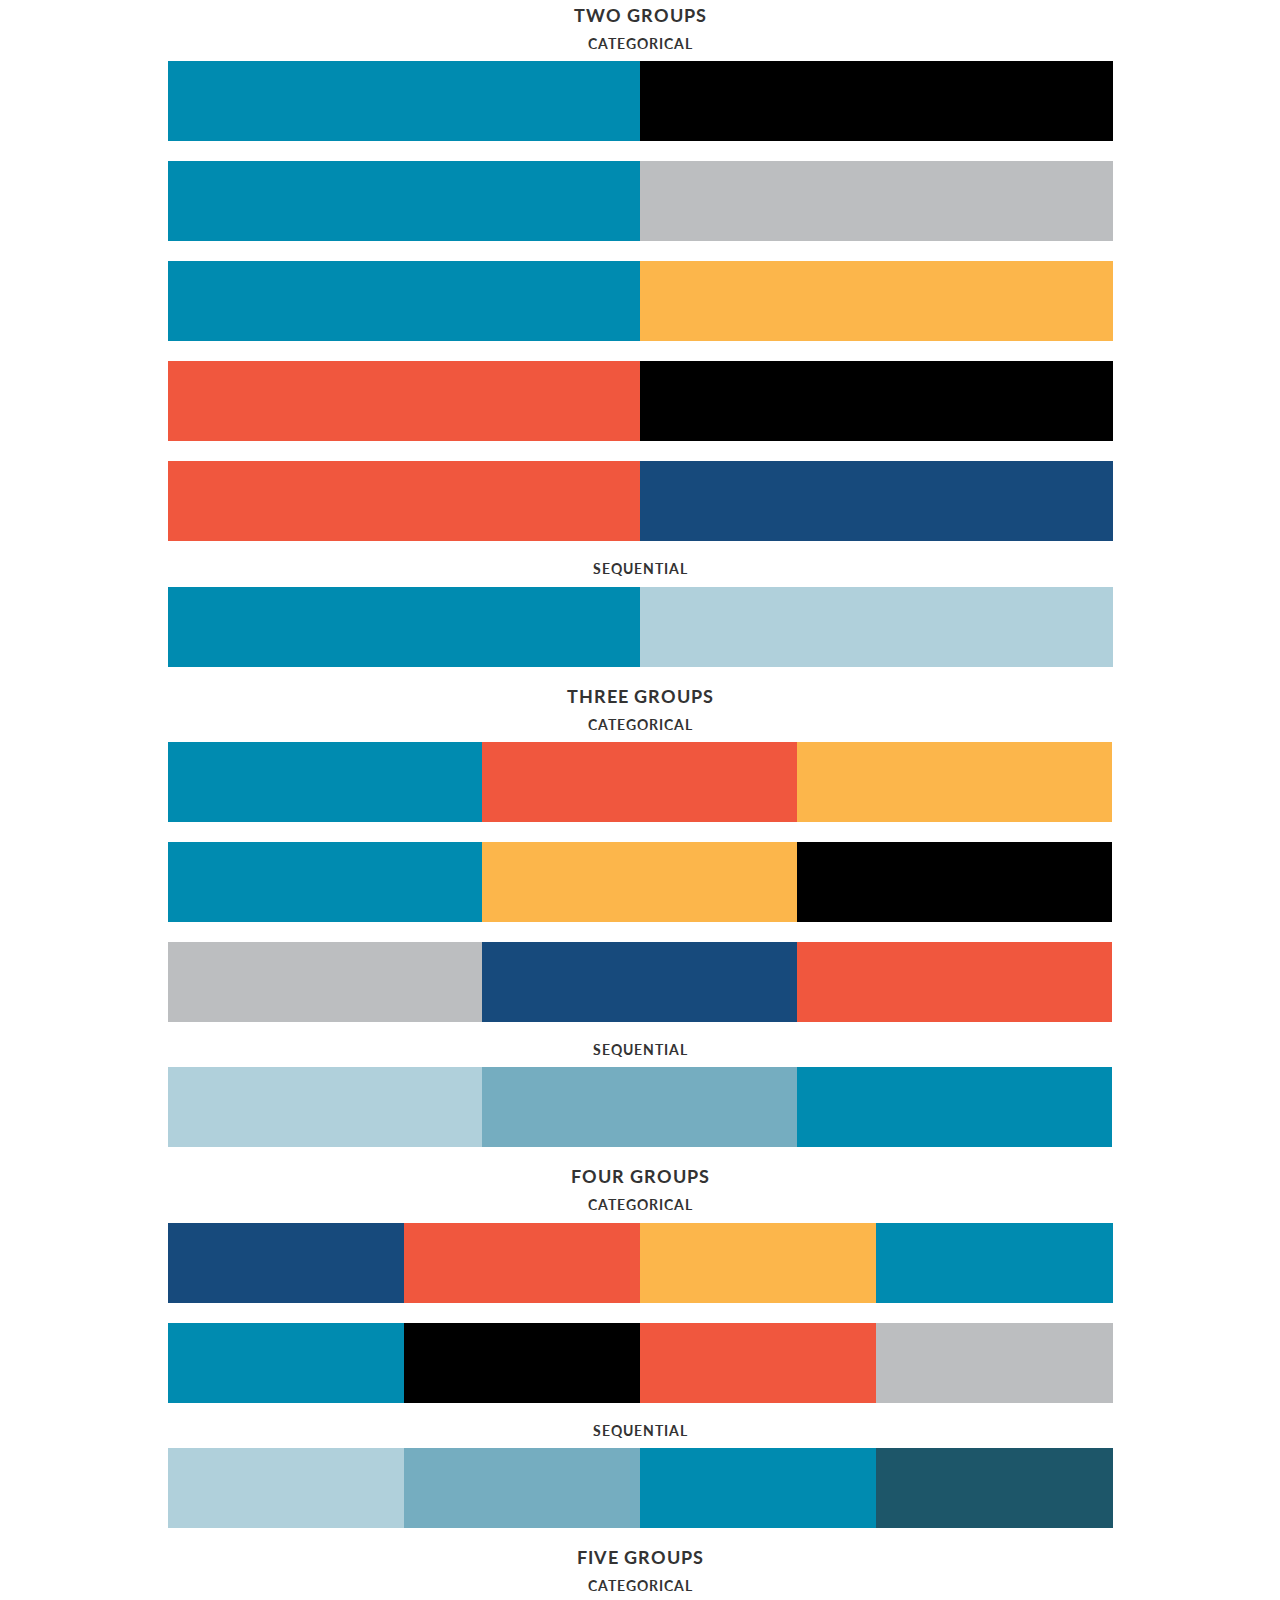
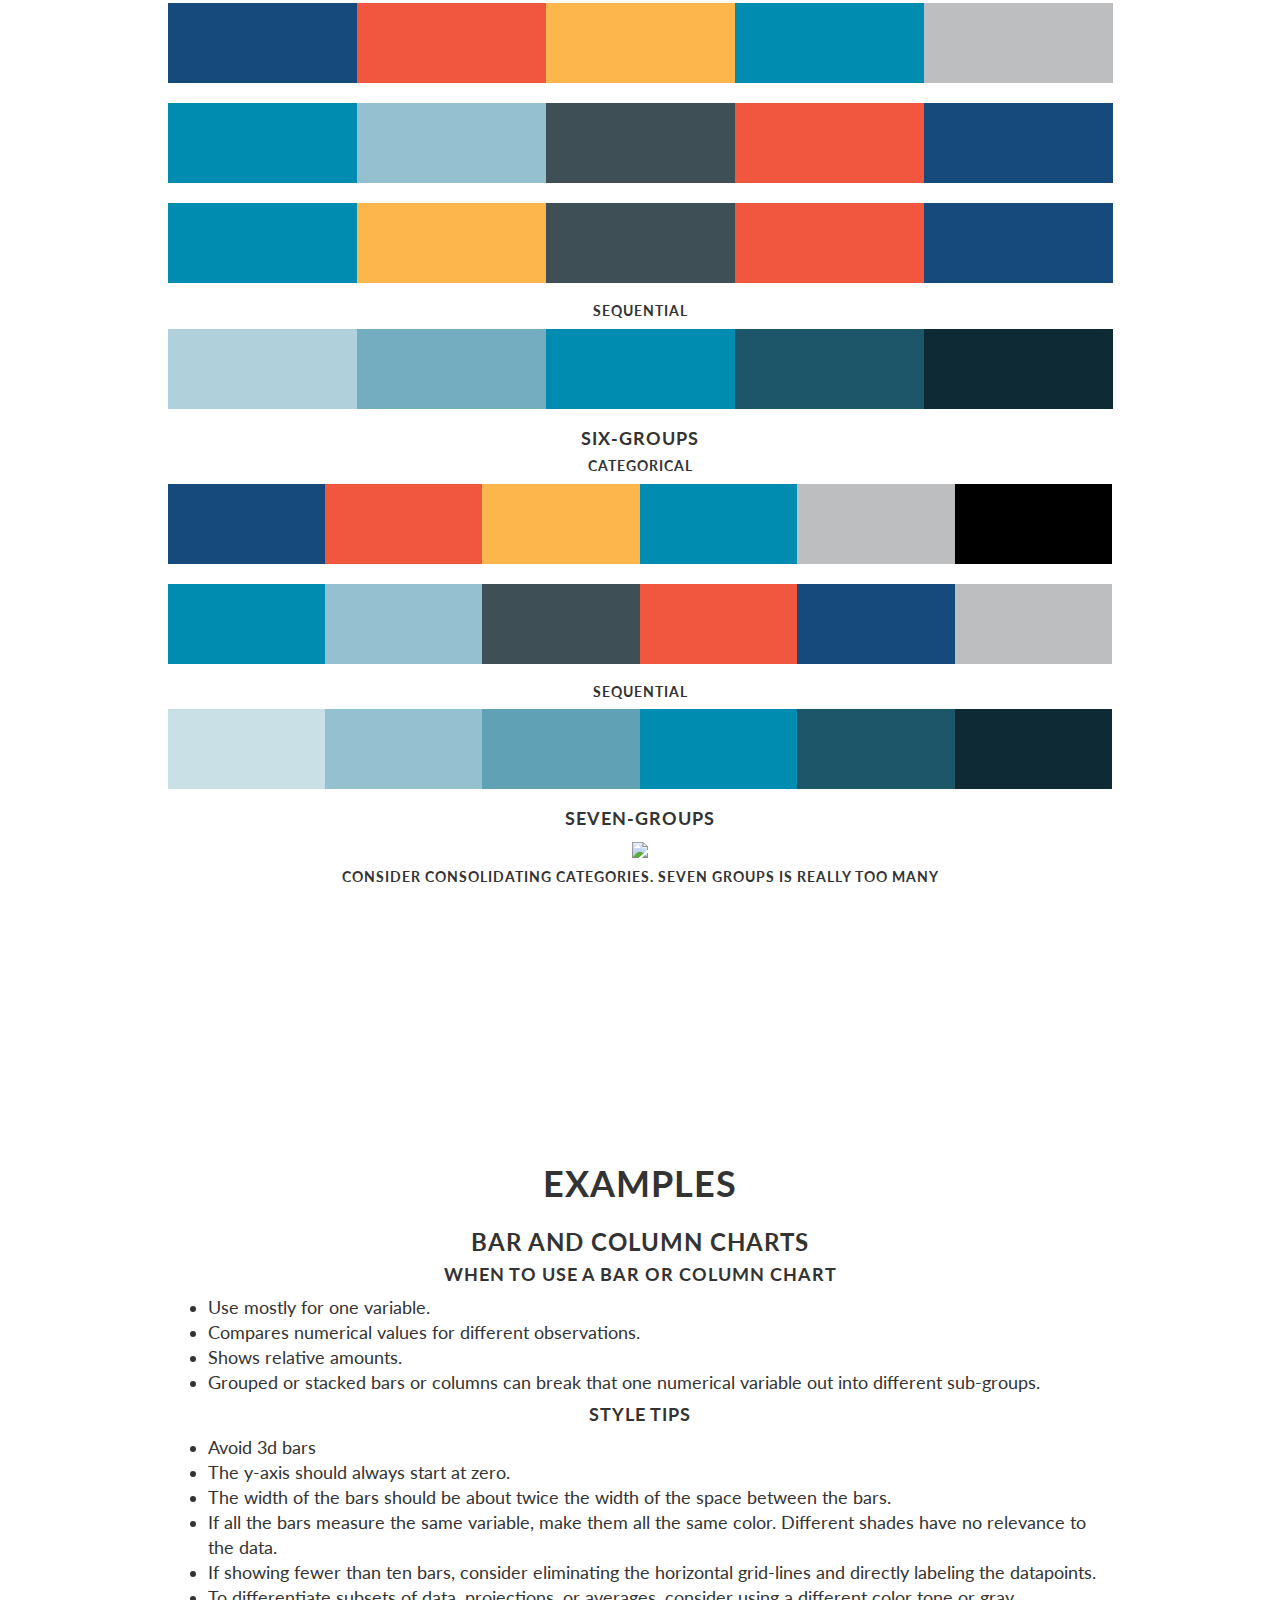
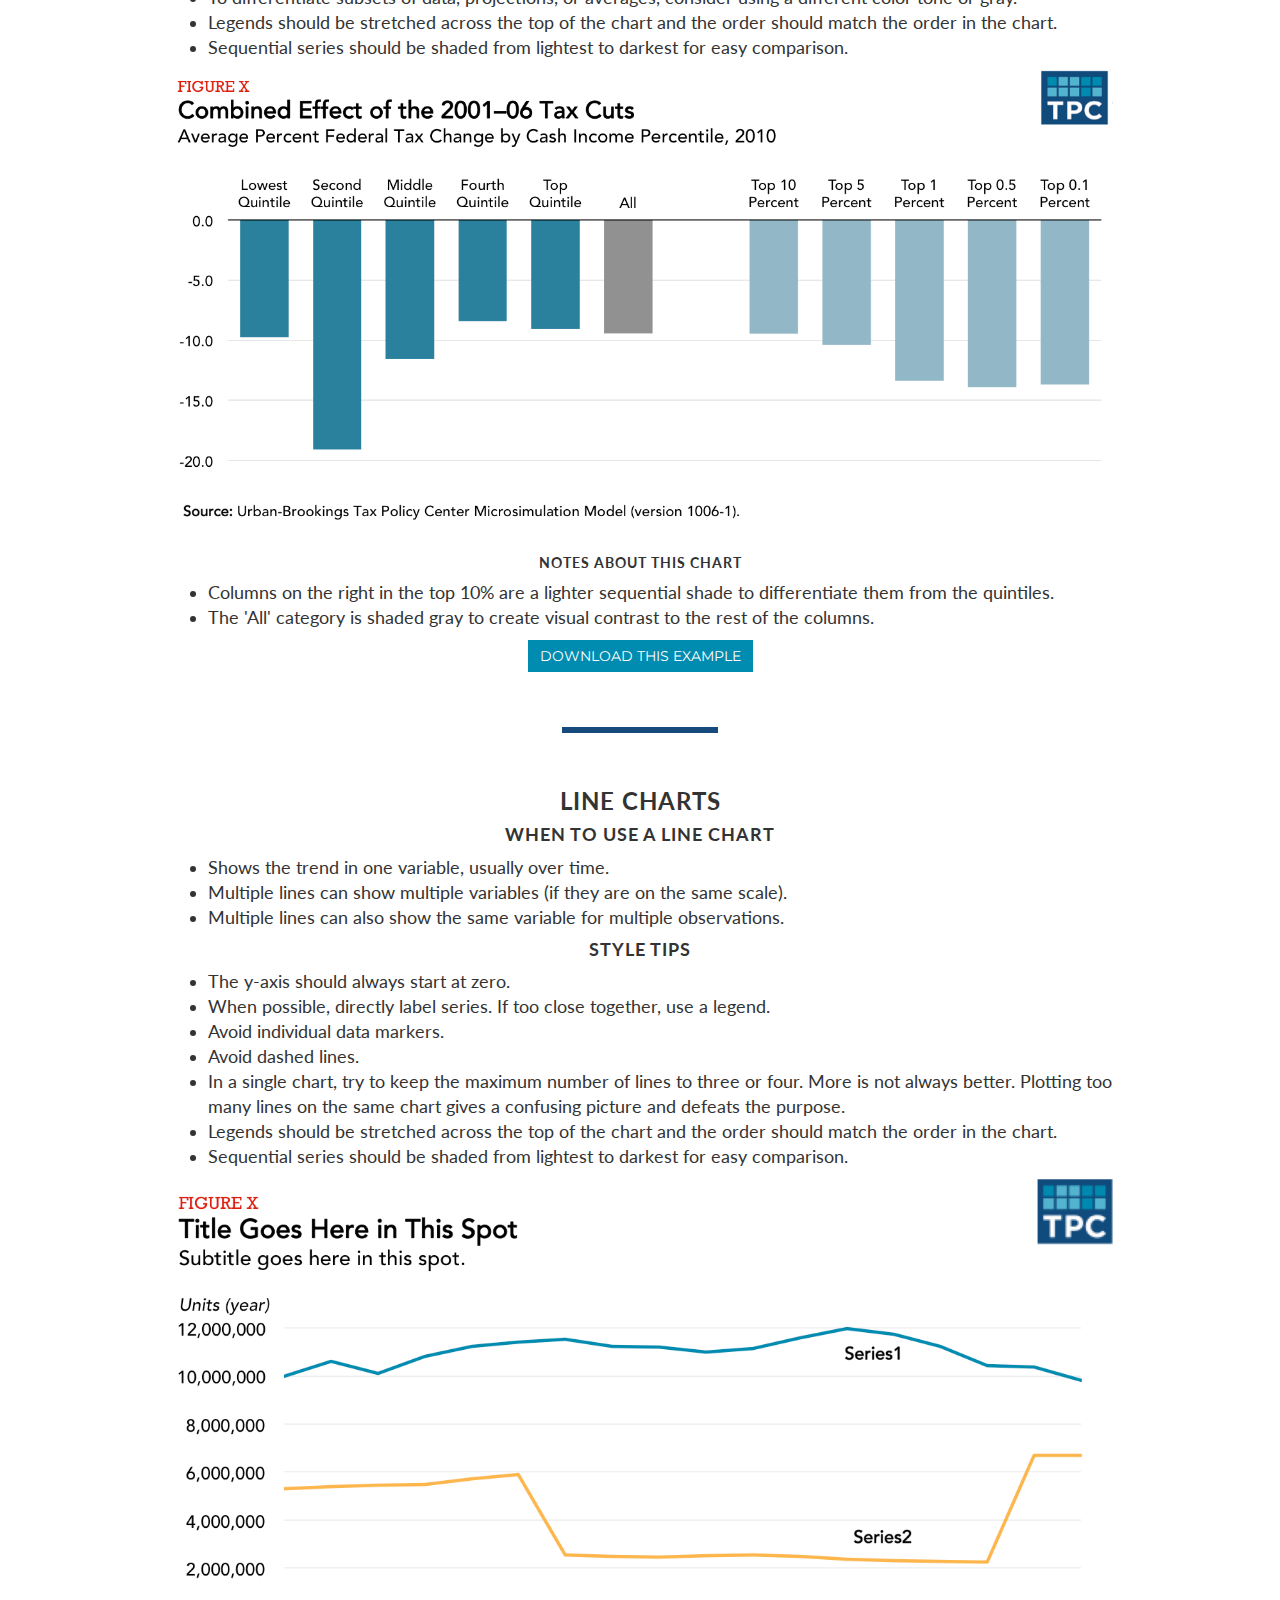
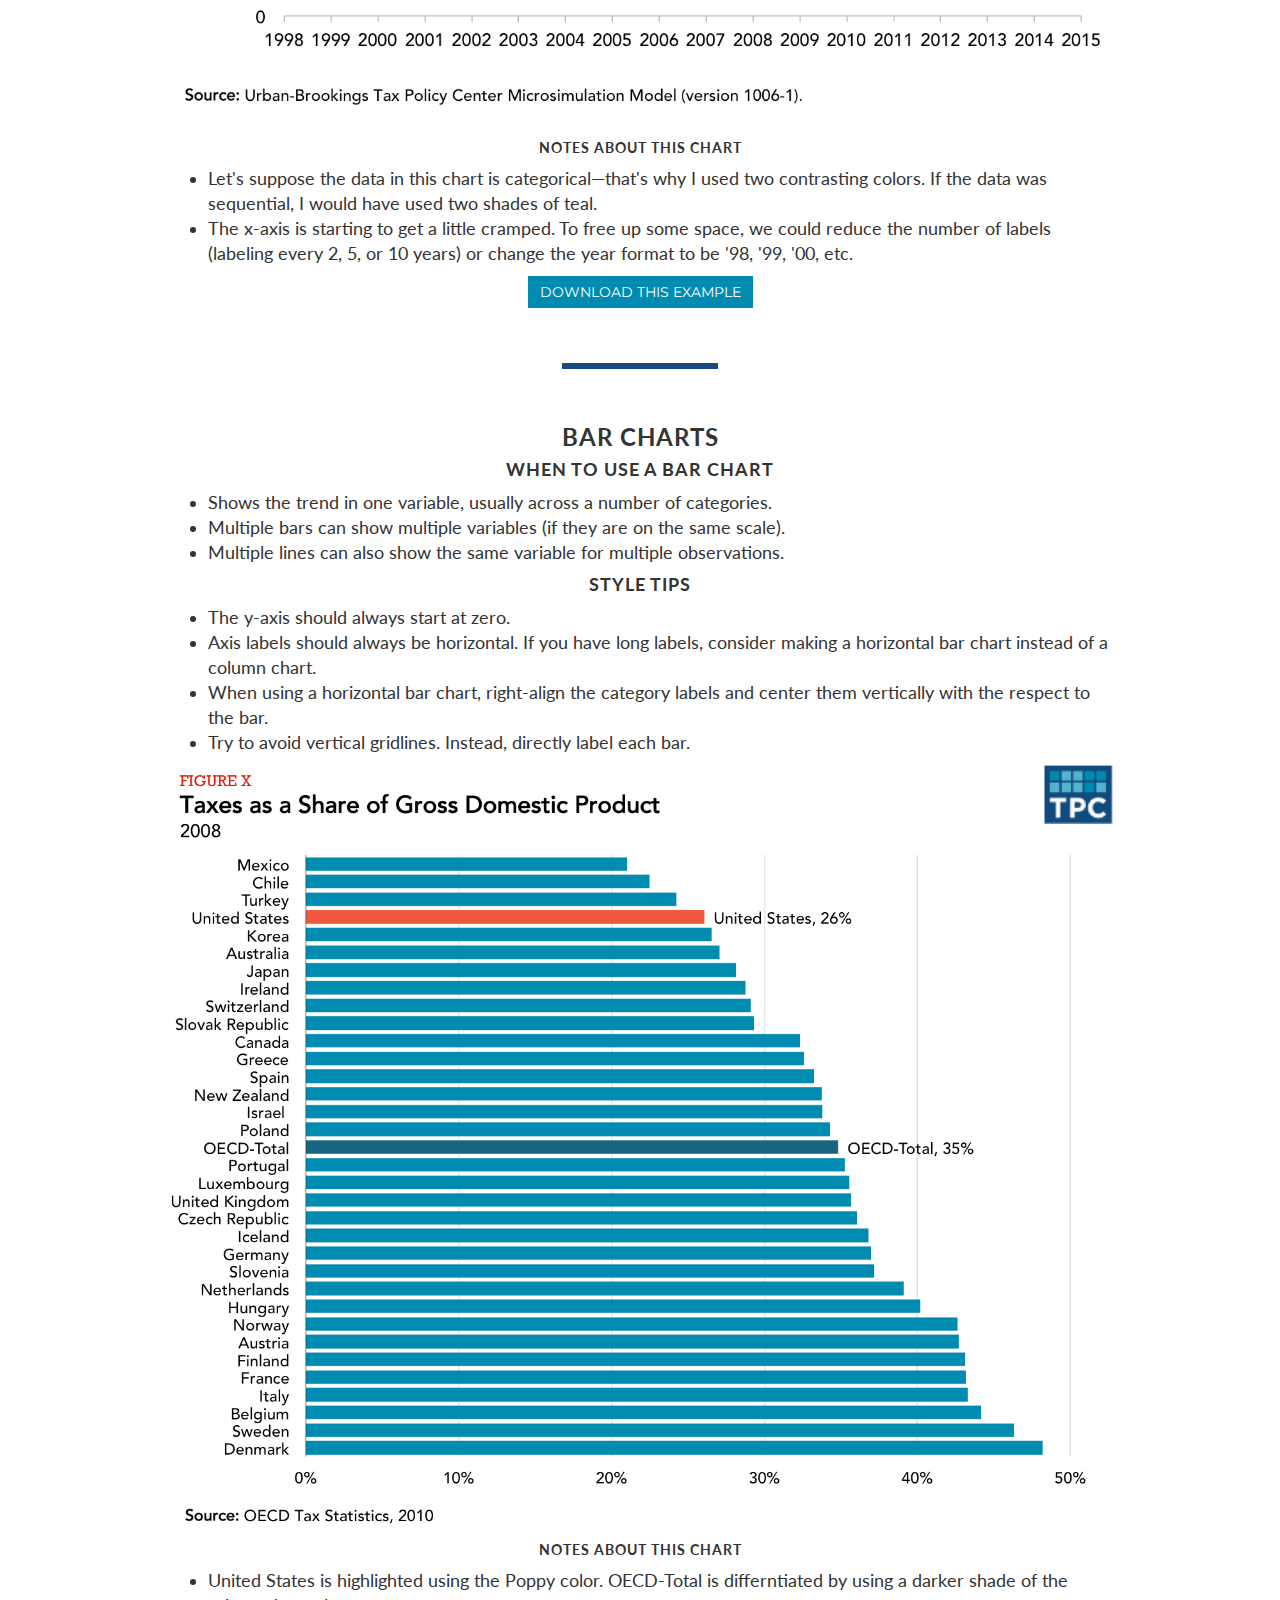
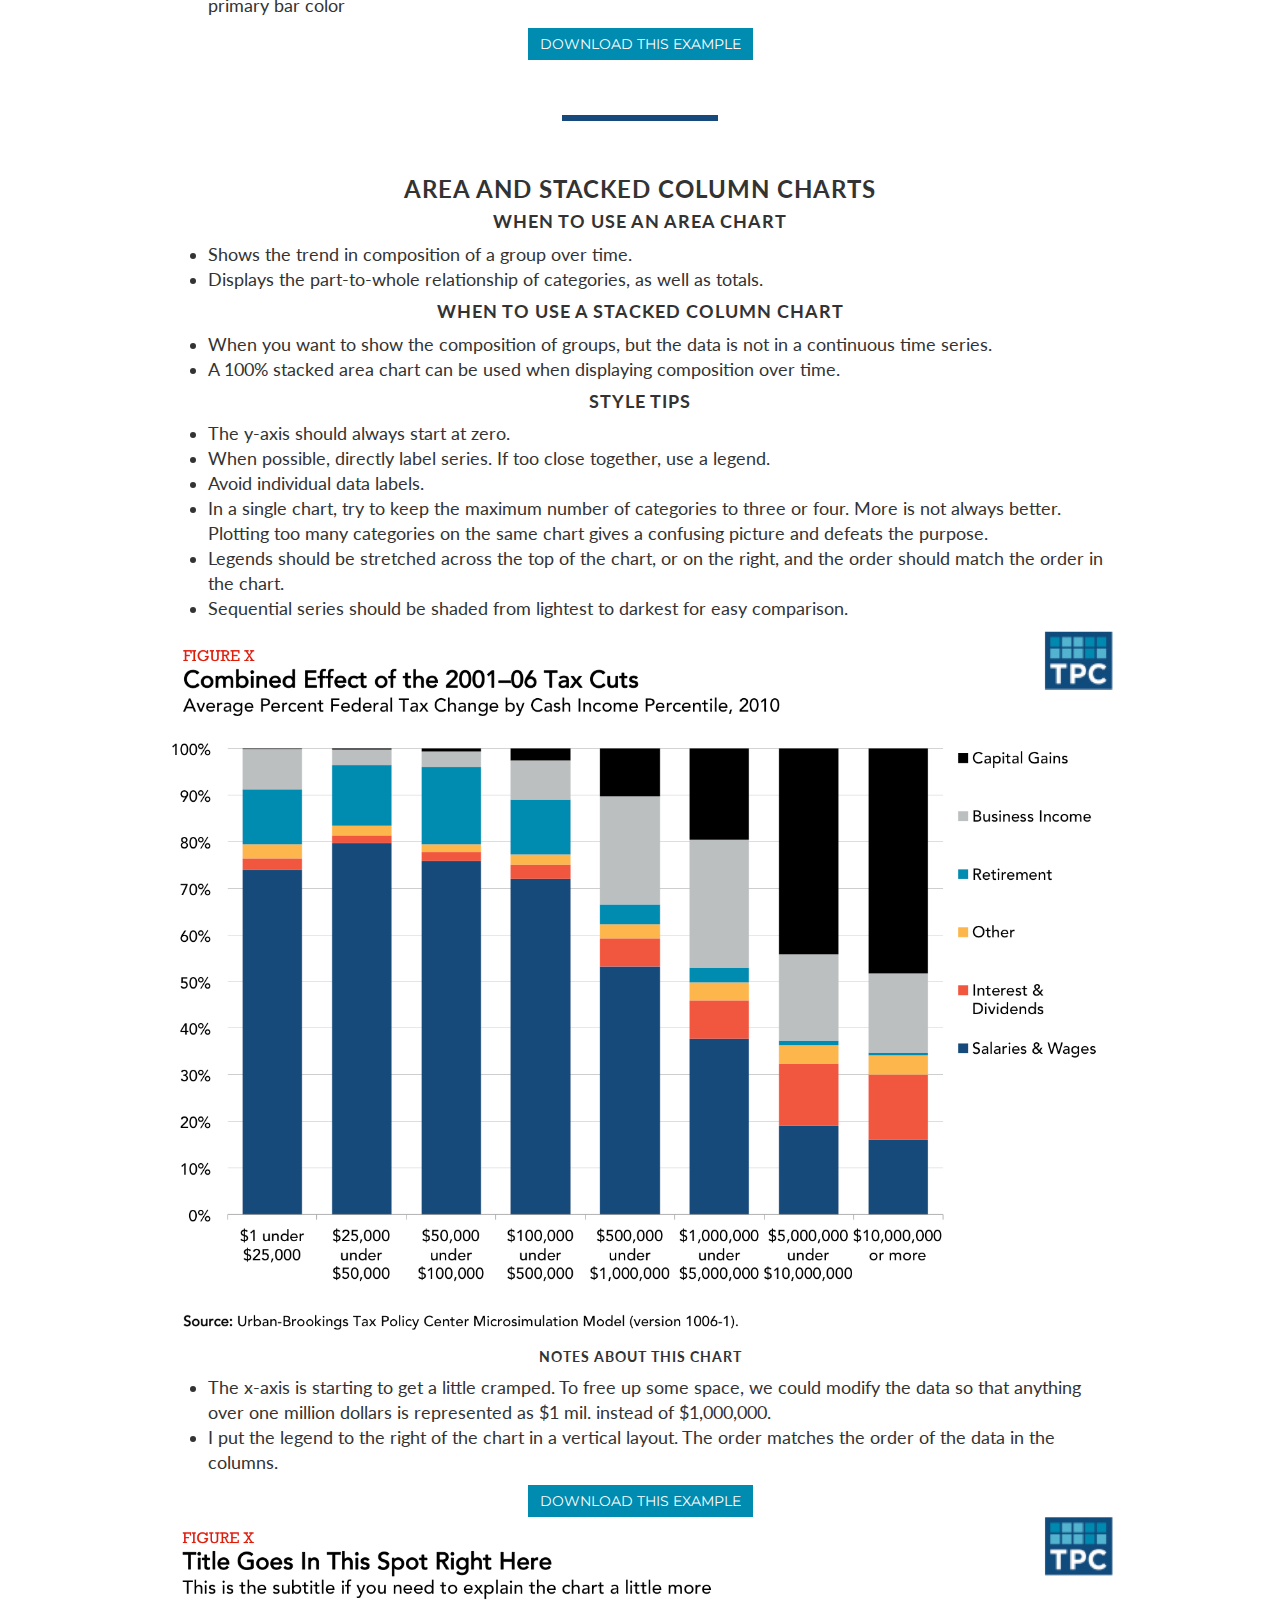
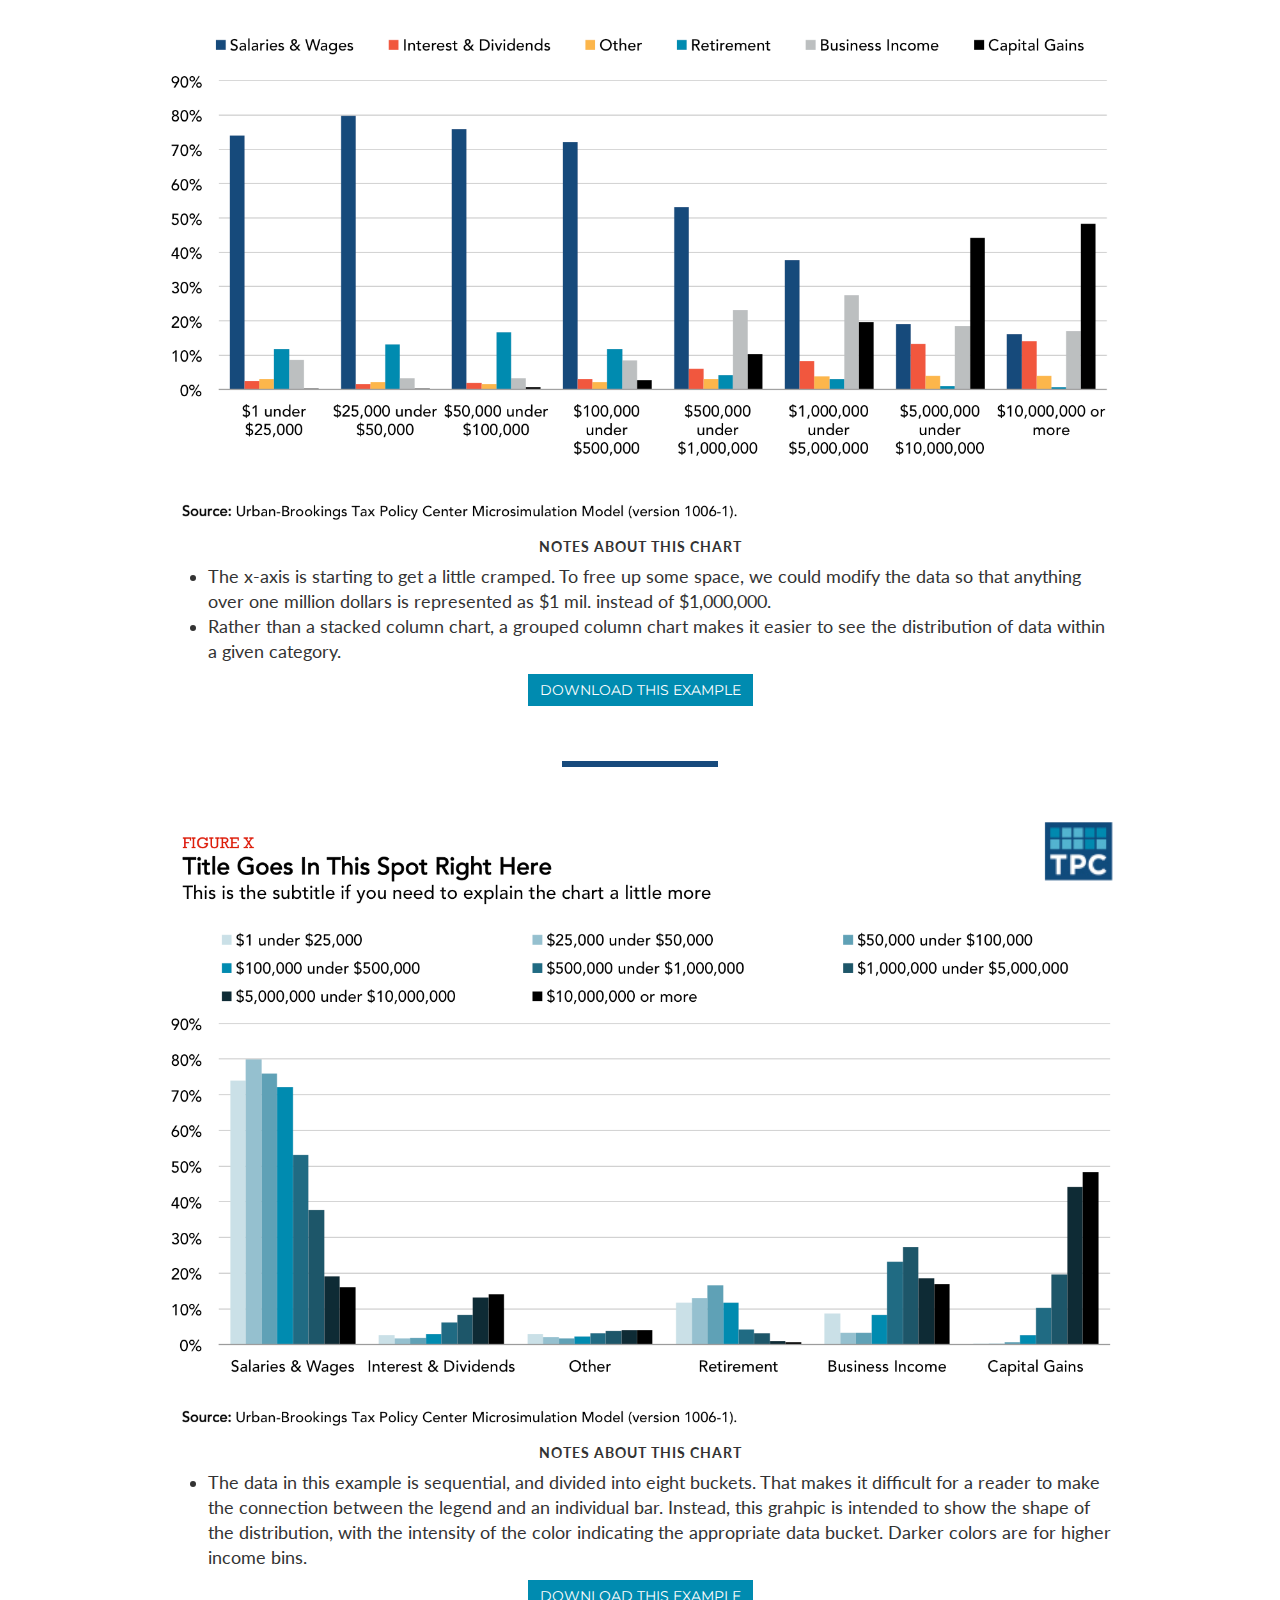
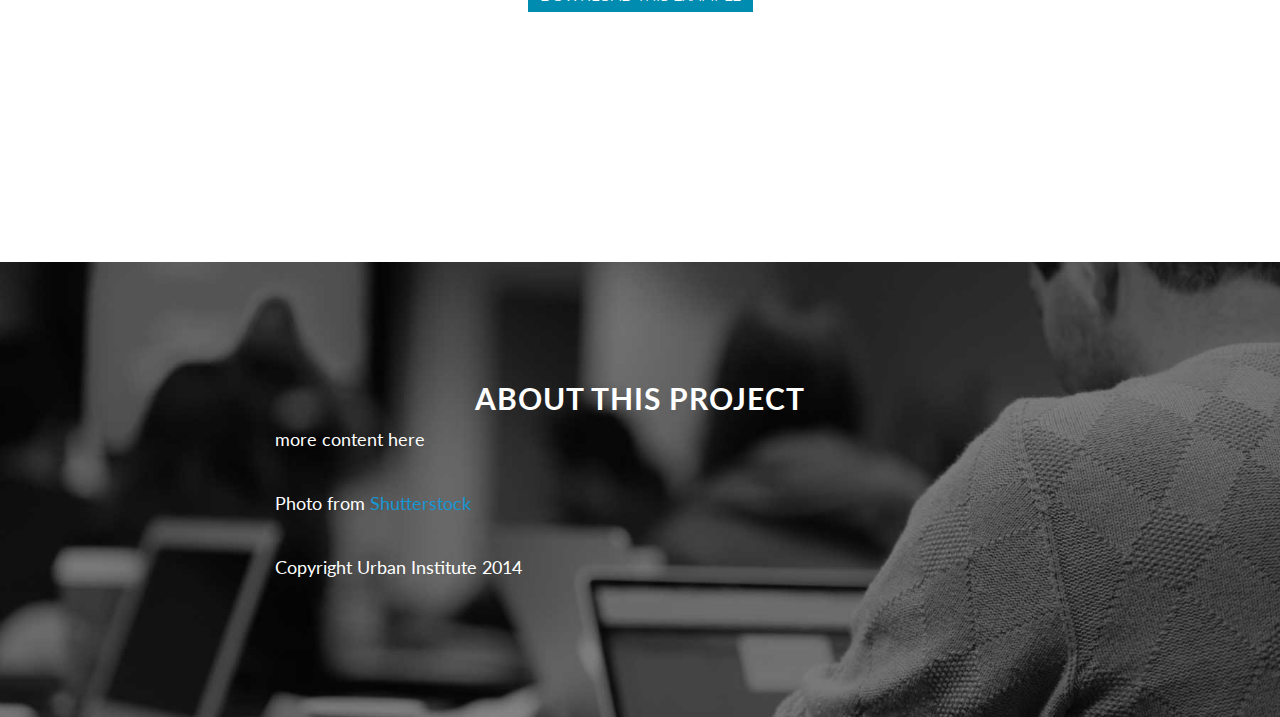
==== commit b1d1f6d5: "Update index.html" ====
--- a/index.html
+++ b/index.html
@@ -922,7 +922,7 @@
                     <li>Sequential series should be shaded from lightest to darkest for easy comparison.</li></ul>
 
 
-                <img src="img/column-chart.png" width="100%" max-width:"700px;" />
+                <img src="img/column-chart.png" width="100%" class="example-chart"  />
 
             <!--            chart notes-->
   
@@ -970,7 +970,7 @@
 
 
           
-                <img src="img/line-chart.png" width="100%" />
+                <img src="img/line-chart.png" width="100%" class="example-chart"  />
            
                 <h5>Notes about this chart</h5>
                 <ul>
@@ -1014,7 +1014,7 @@
  </li><li>Try to avoid vertical gridlines. Instead, directly label each bar.</li></ul>
 
 
-                <img src="img/bar-chart.png" width="100%" />
+                <img src="img/bar-chart.png" width="100%" class="example-chart"  />
 
             <!--            chart notes-->
                 <h5>Notes about this chart</h5>
@@ -1068,7 +1068,7 @@
  </li><li>Sequential series should be shaded from lightest to darkest for easy comparison.</li></ul>
 
 
-                <img src="img/stacked-column-categorical.png" width="100%" />
+                <img src="img/stacked-column-categorical.png" class="example-chart" width="100%" />
 
             <!--            chart notes-->
                 <h5>Notes about this chart</h5>
@@ -1088,7 +1088,7 @@
             
             
 
-                <img src="img/grouped-column-categorical.png" width="100%" />
+                <img src="img/grouped-column-categorical.png" class="example-chart" width="100%" />
 
             <!--            chart notes-->
                 <h5>Notes about this chart</h5>
@@ -1106,8 +1106,9 @@
                     <button class="btn btn-primary">Download this example</button>
                 </a>
                 
-                
-                <img src="img/grouped-column.png" width="100%" />
+                                <hr class="divider"/>
+
+                <img src="img/grouped-column.png" class="example-chart" width="100%" />
            
 
             <!--            chart notes-->
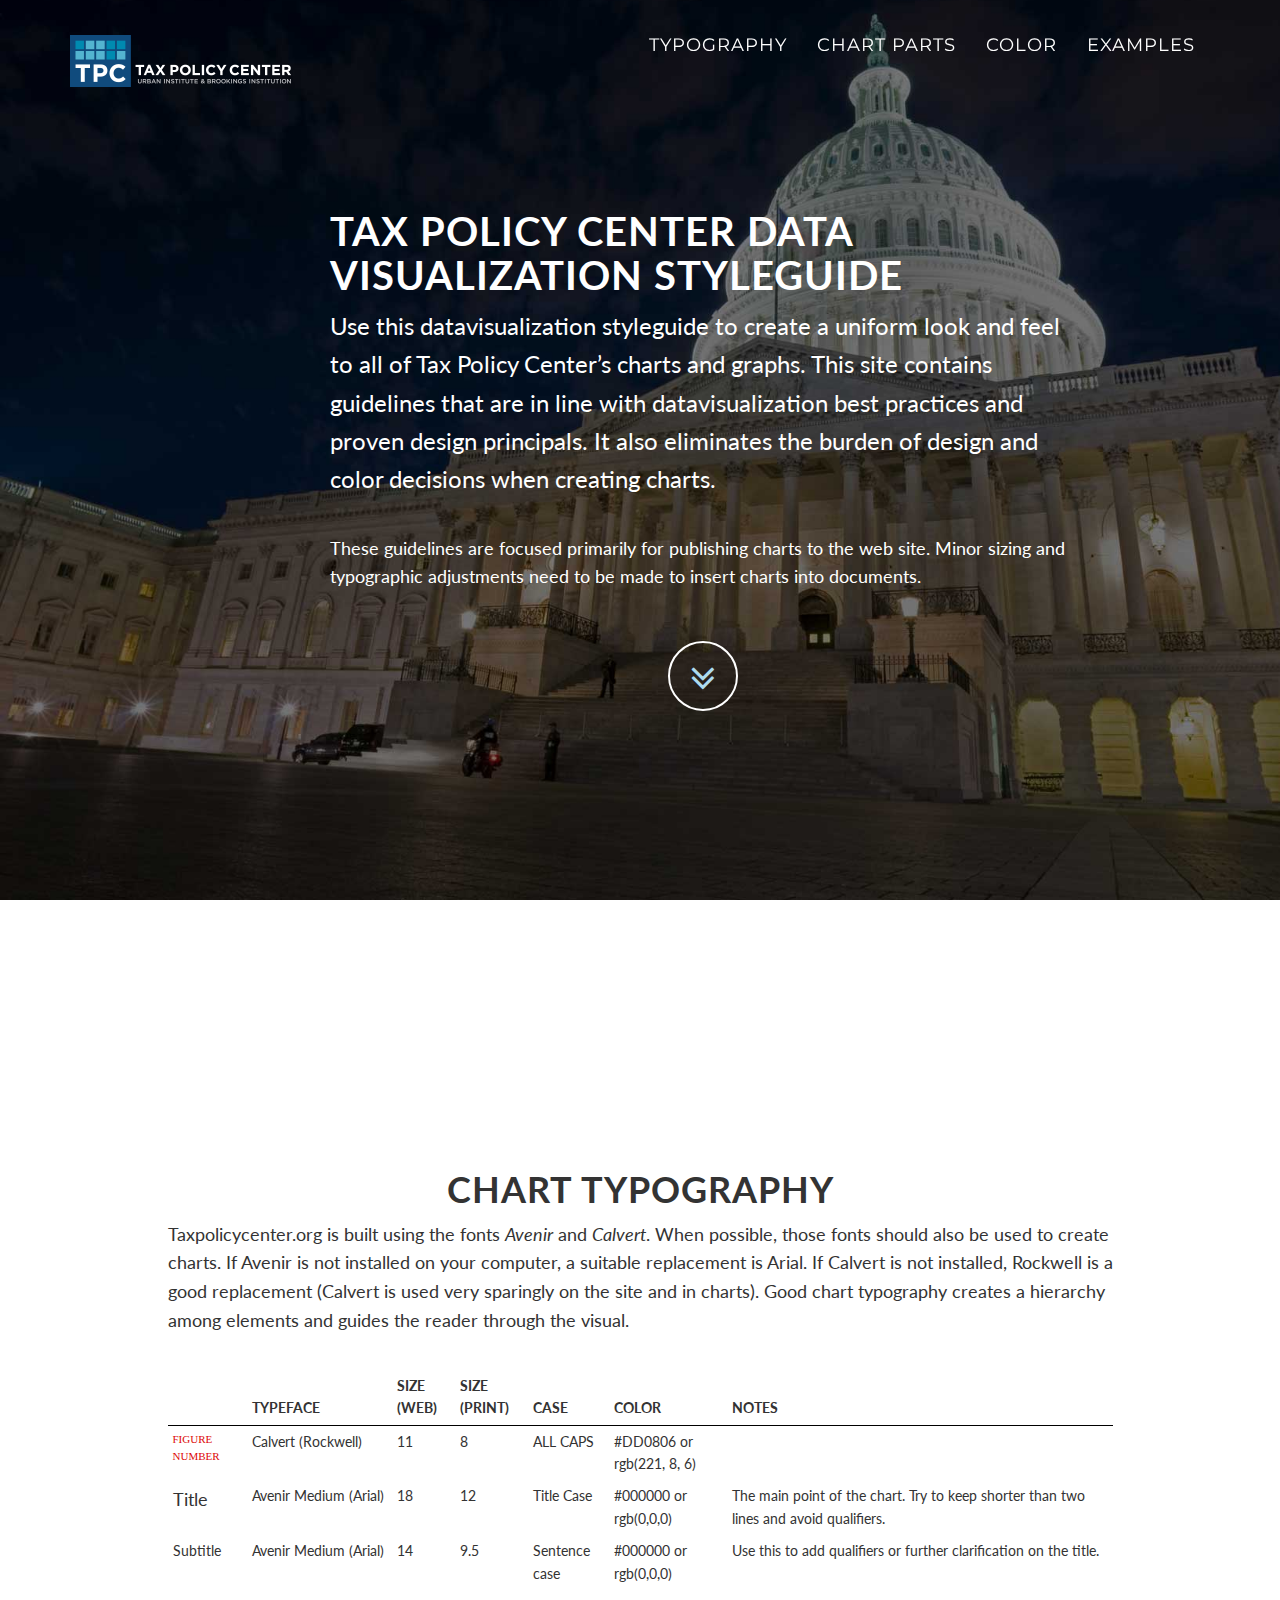
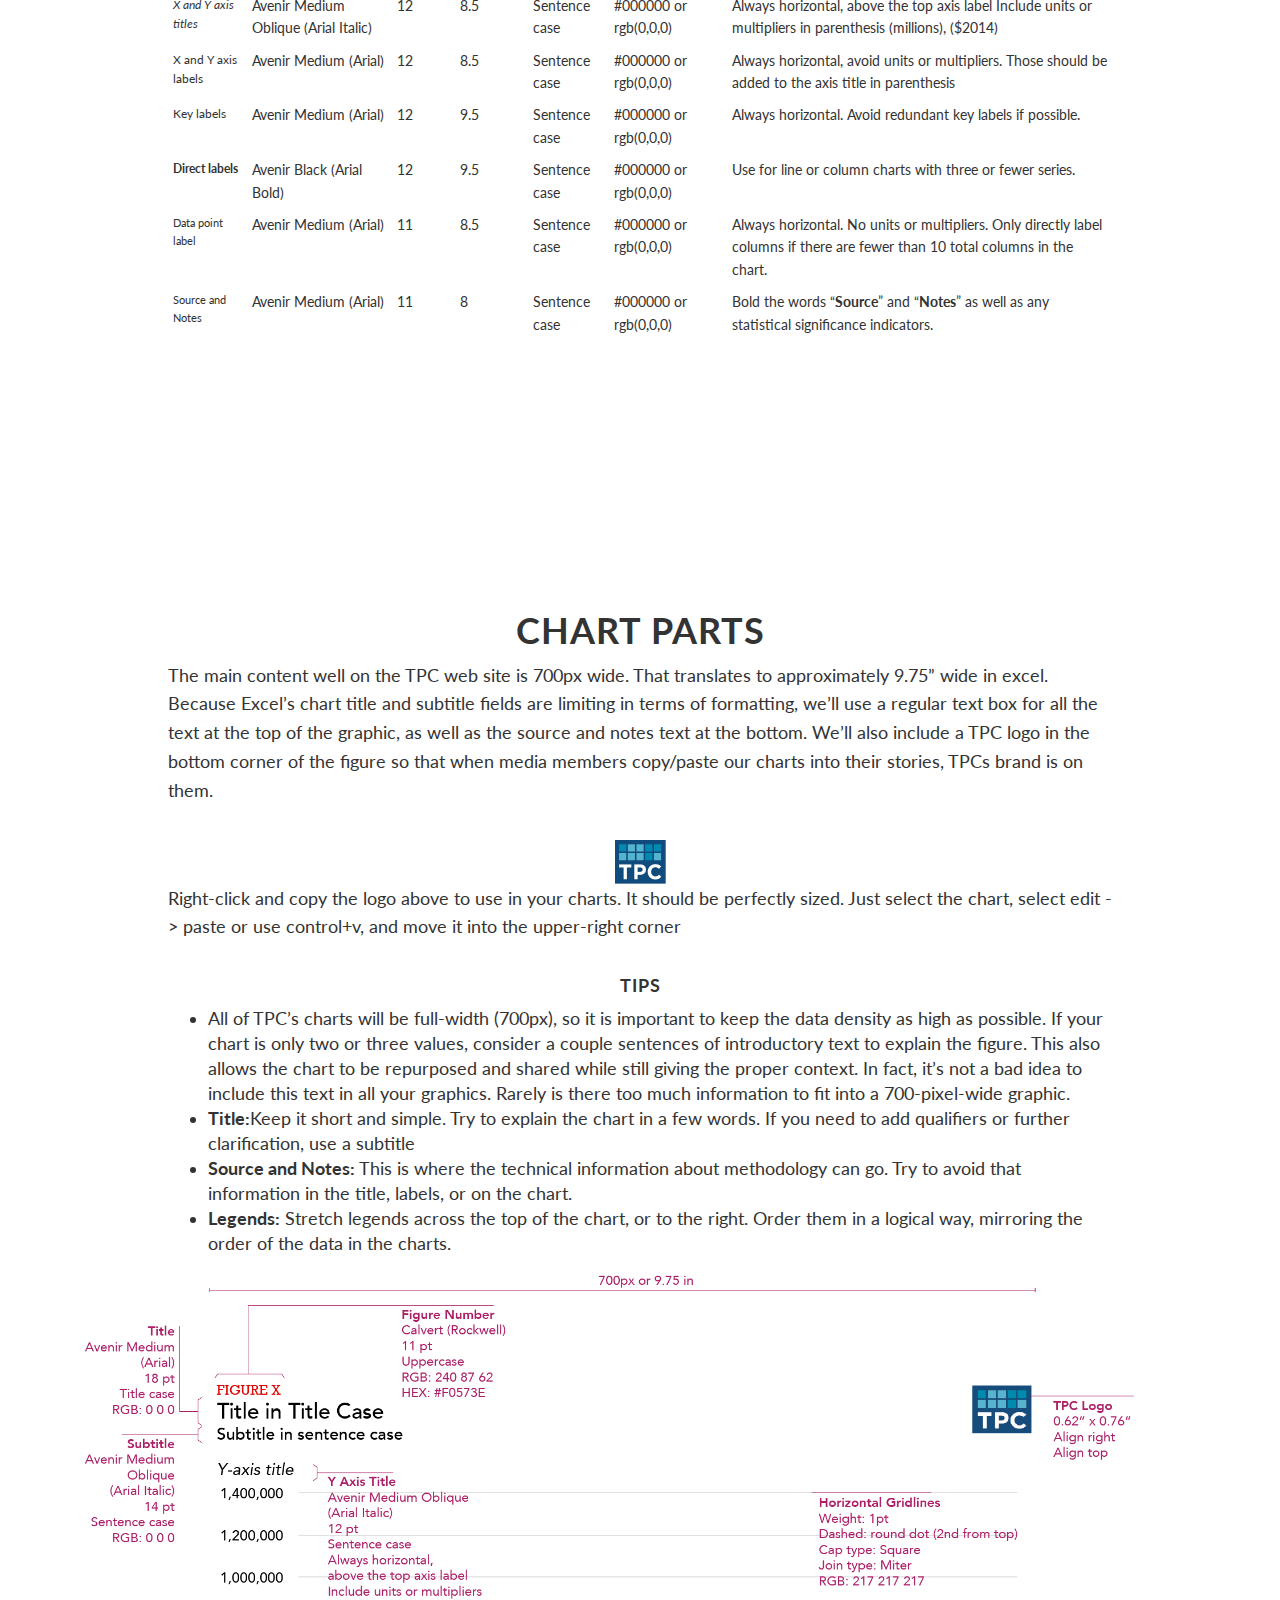
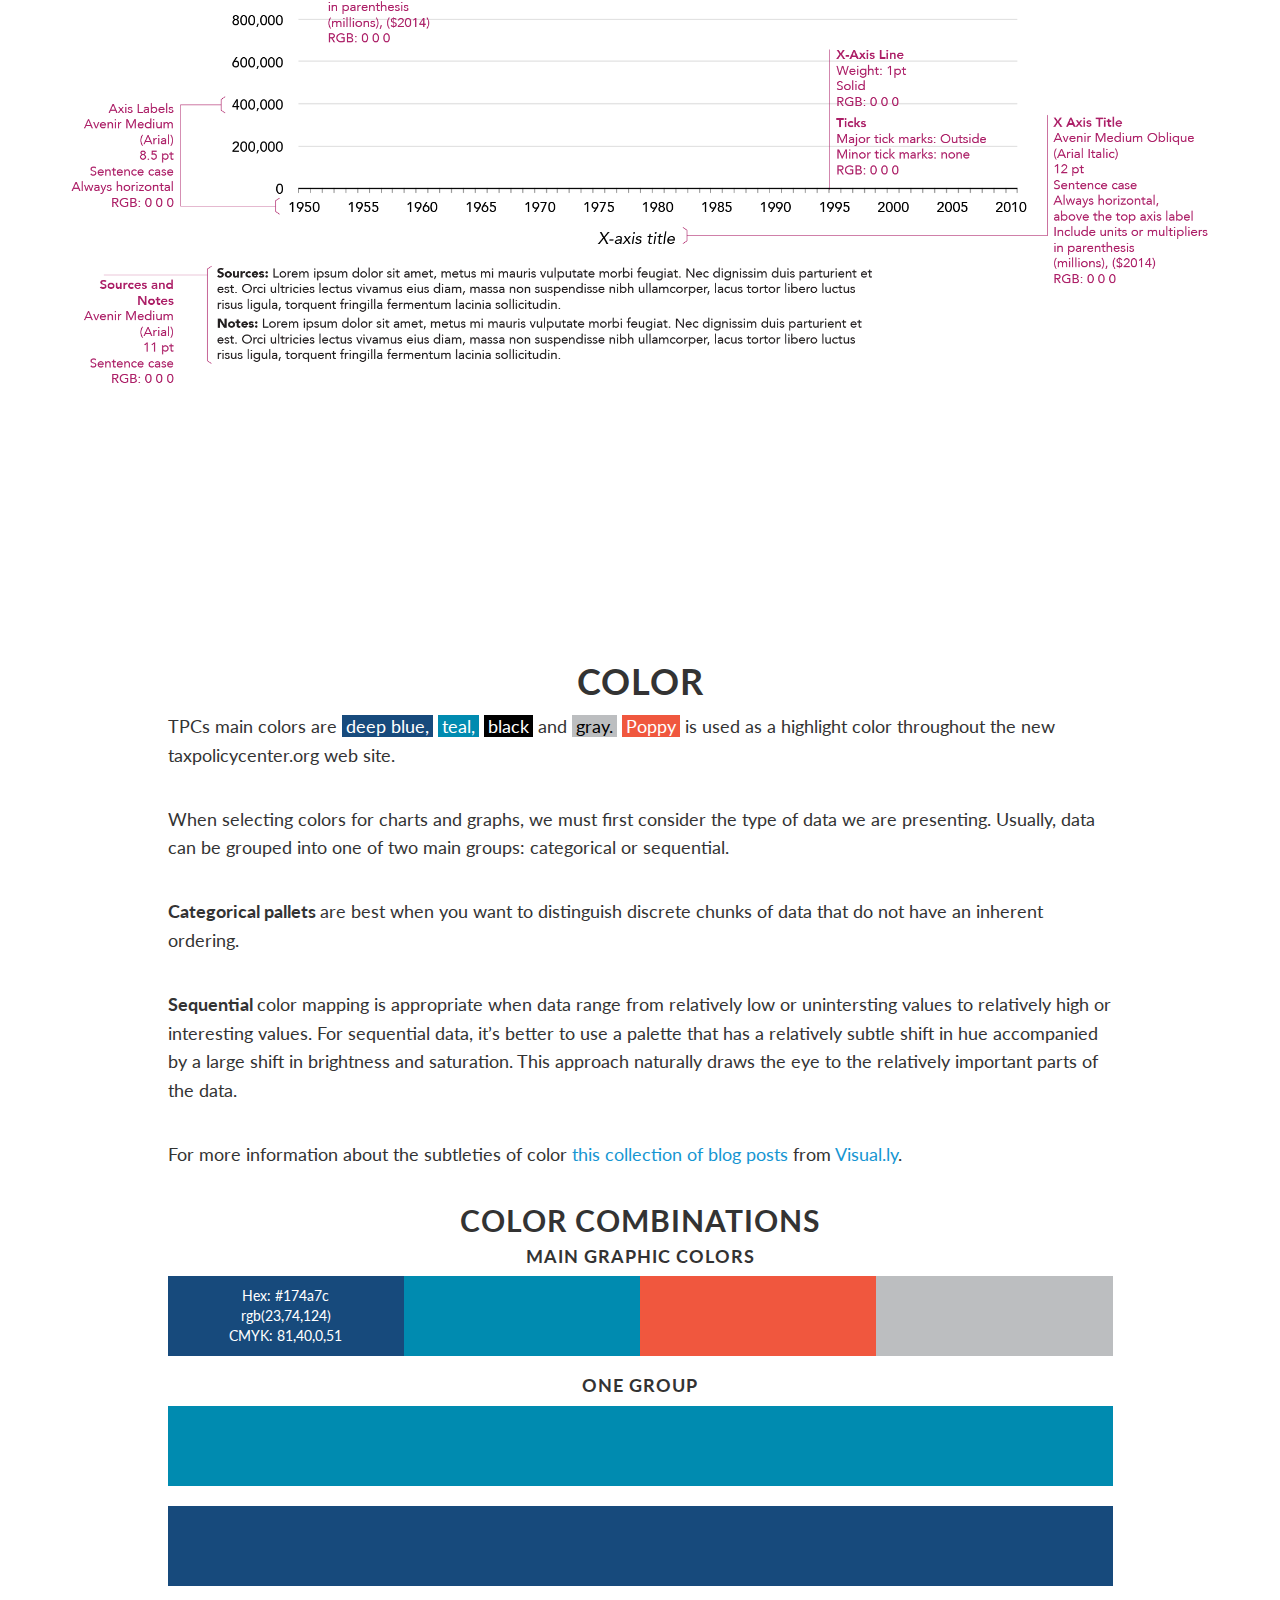
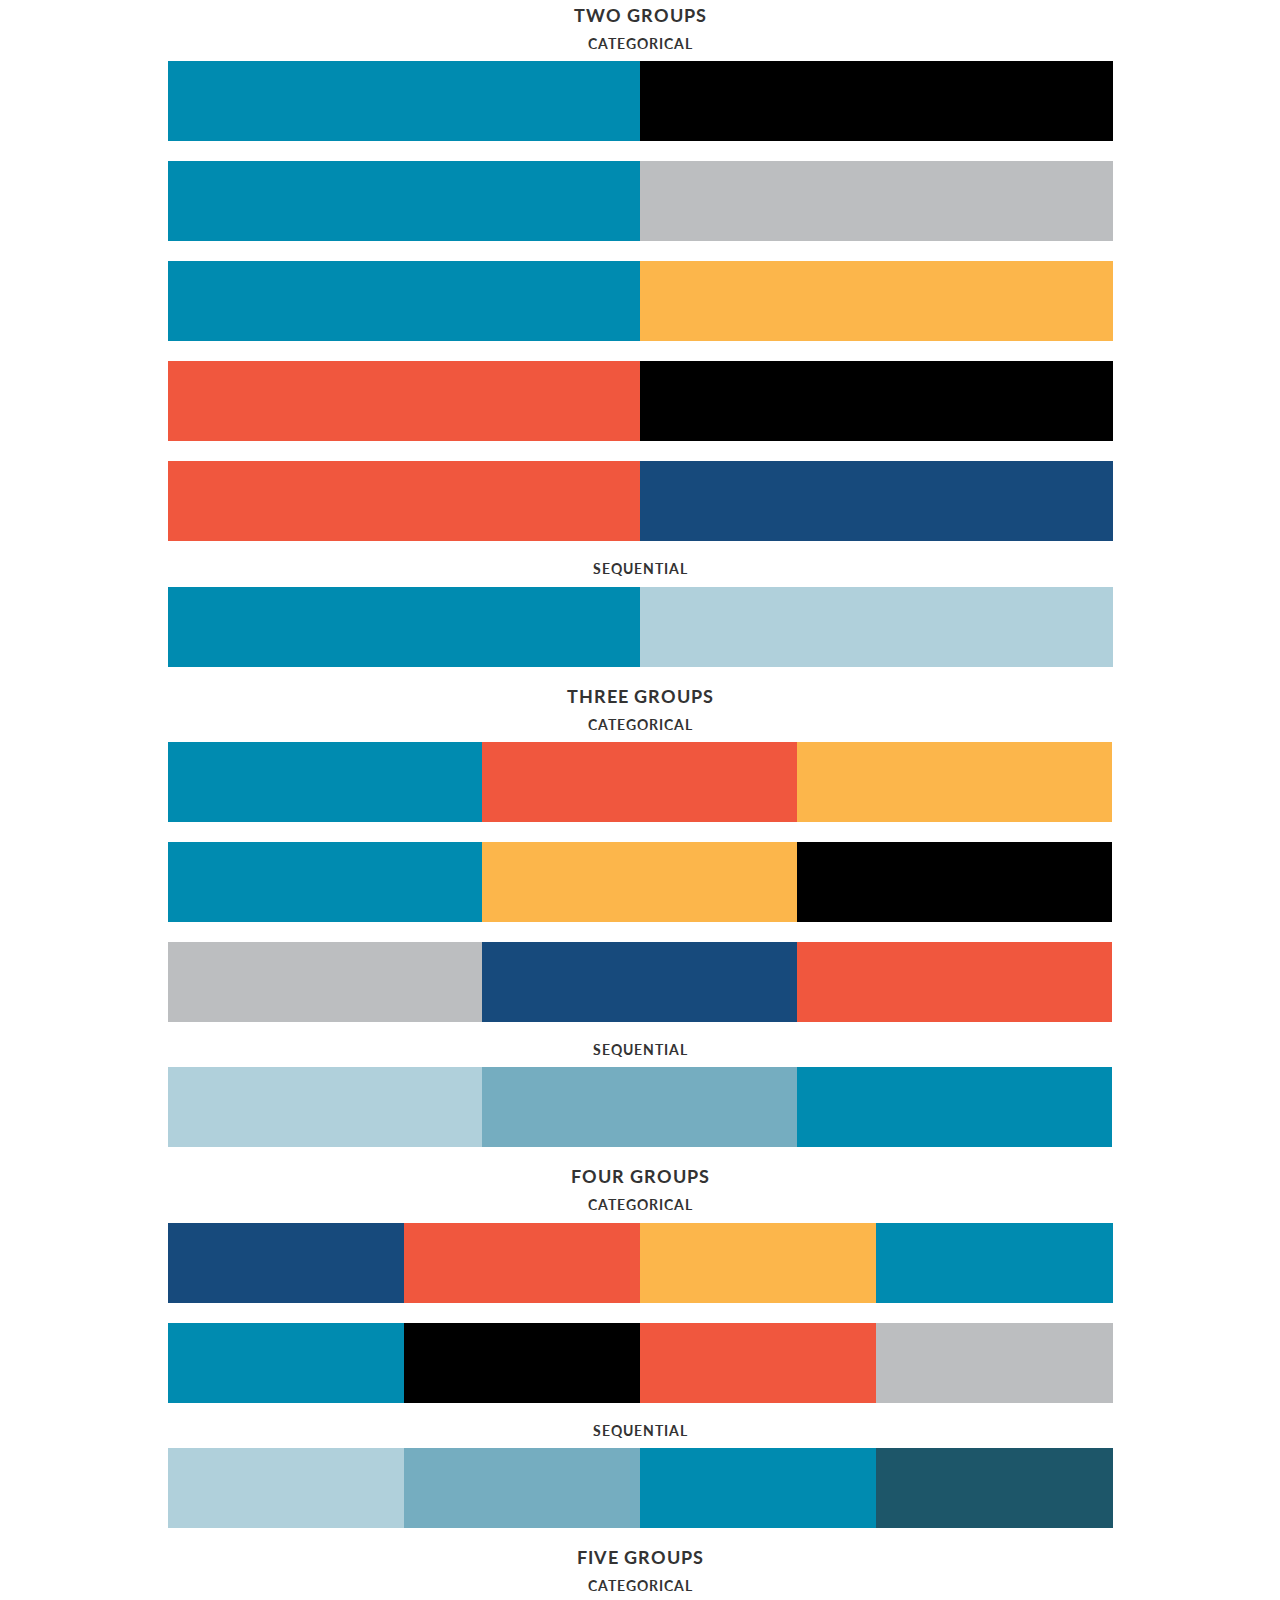
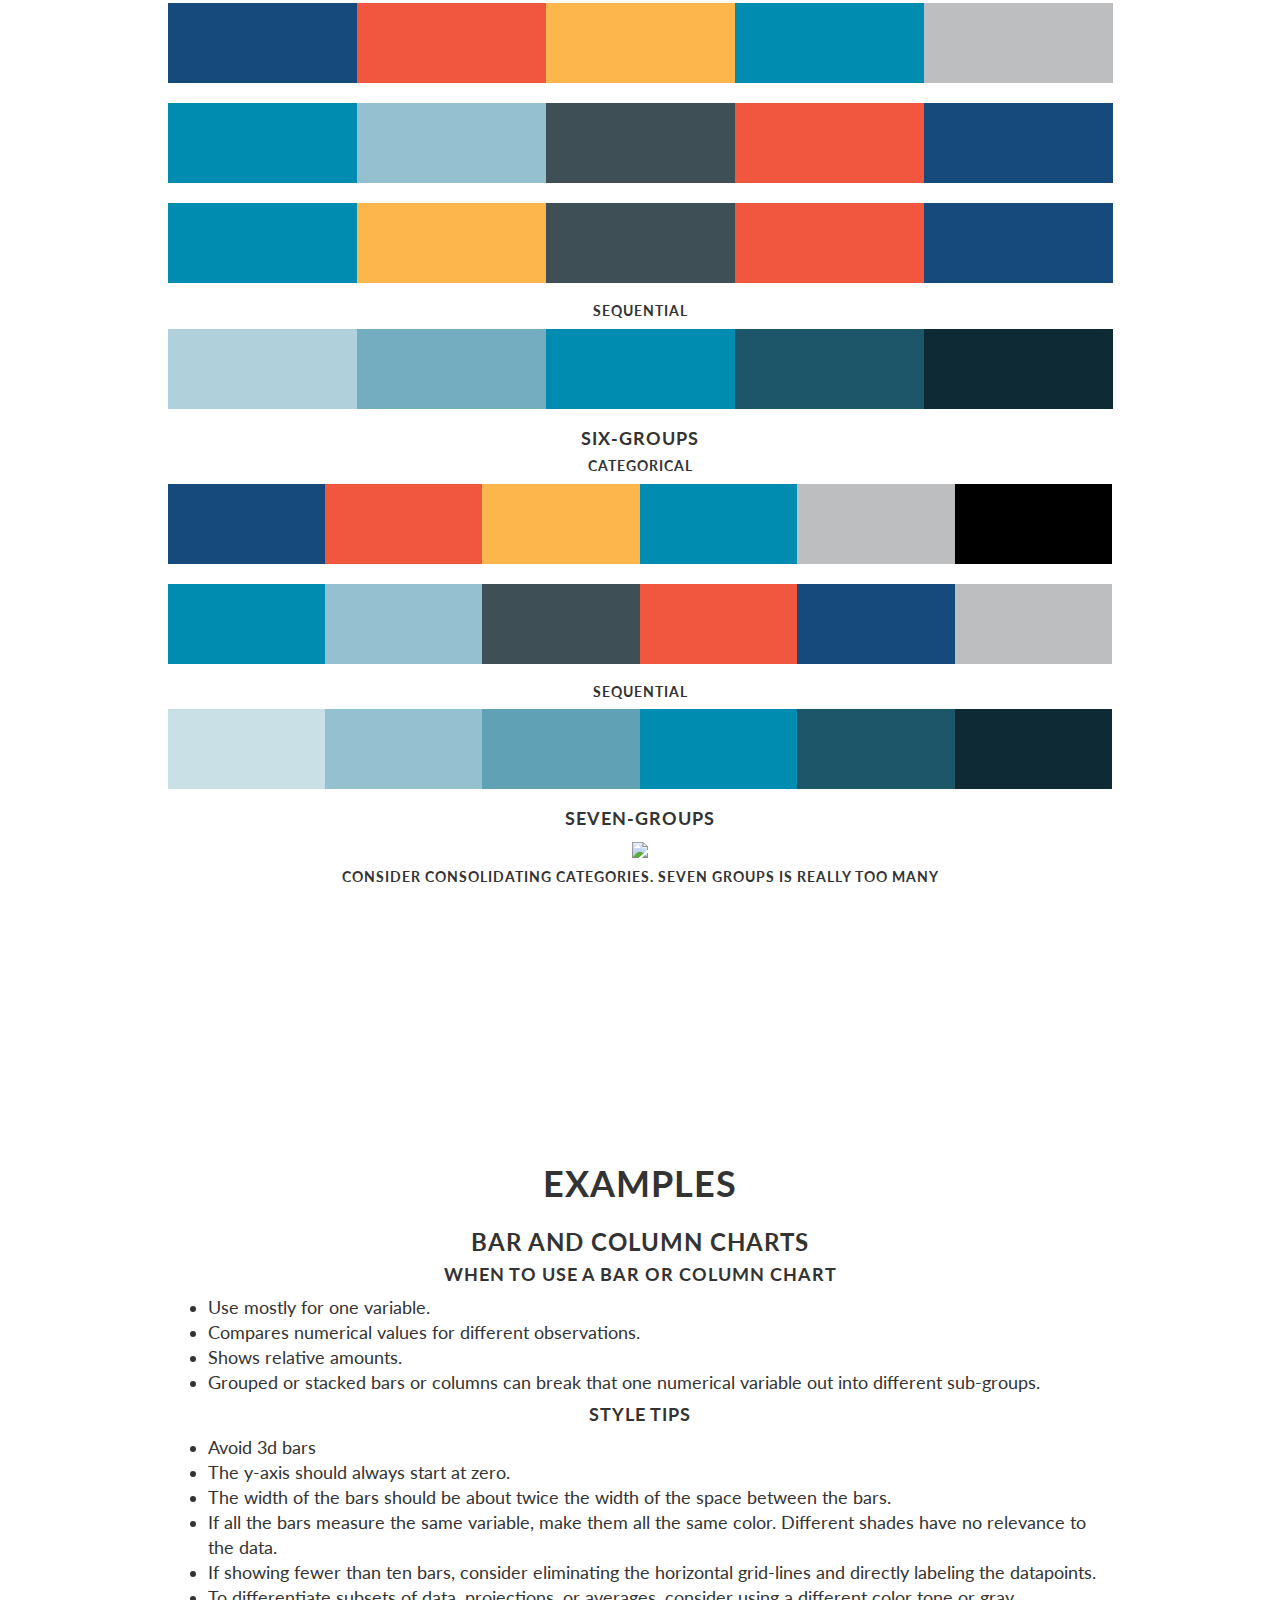
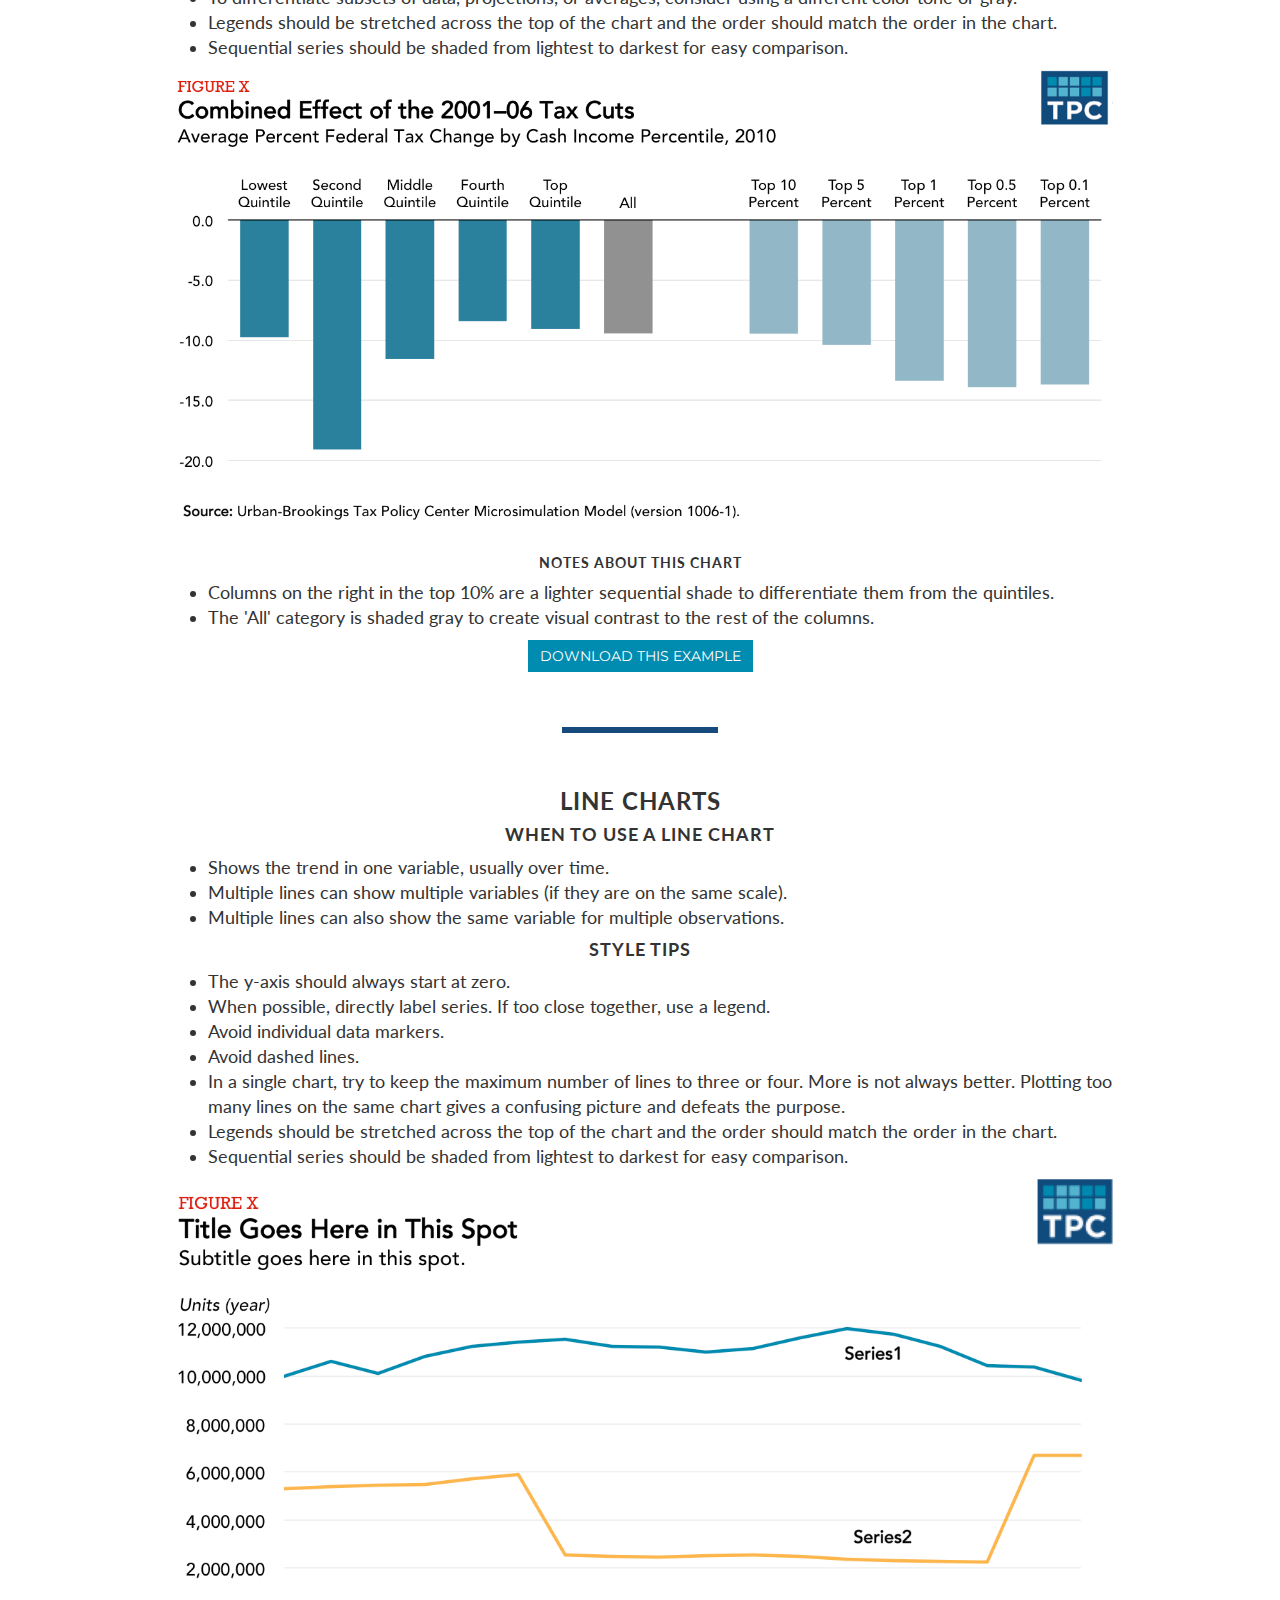
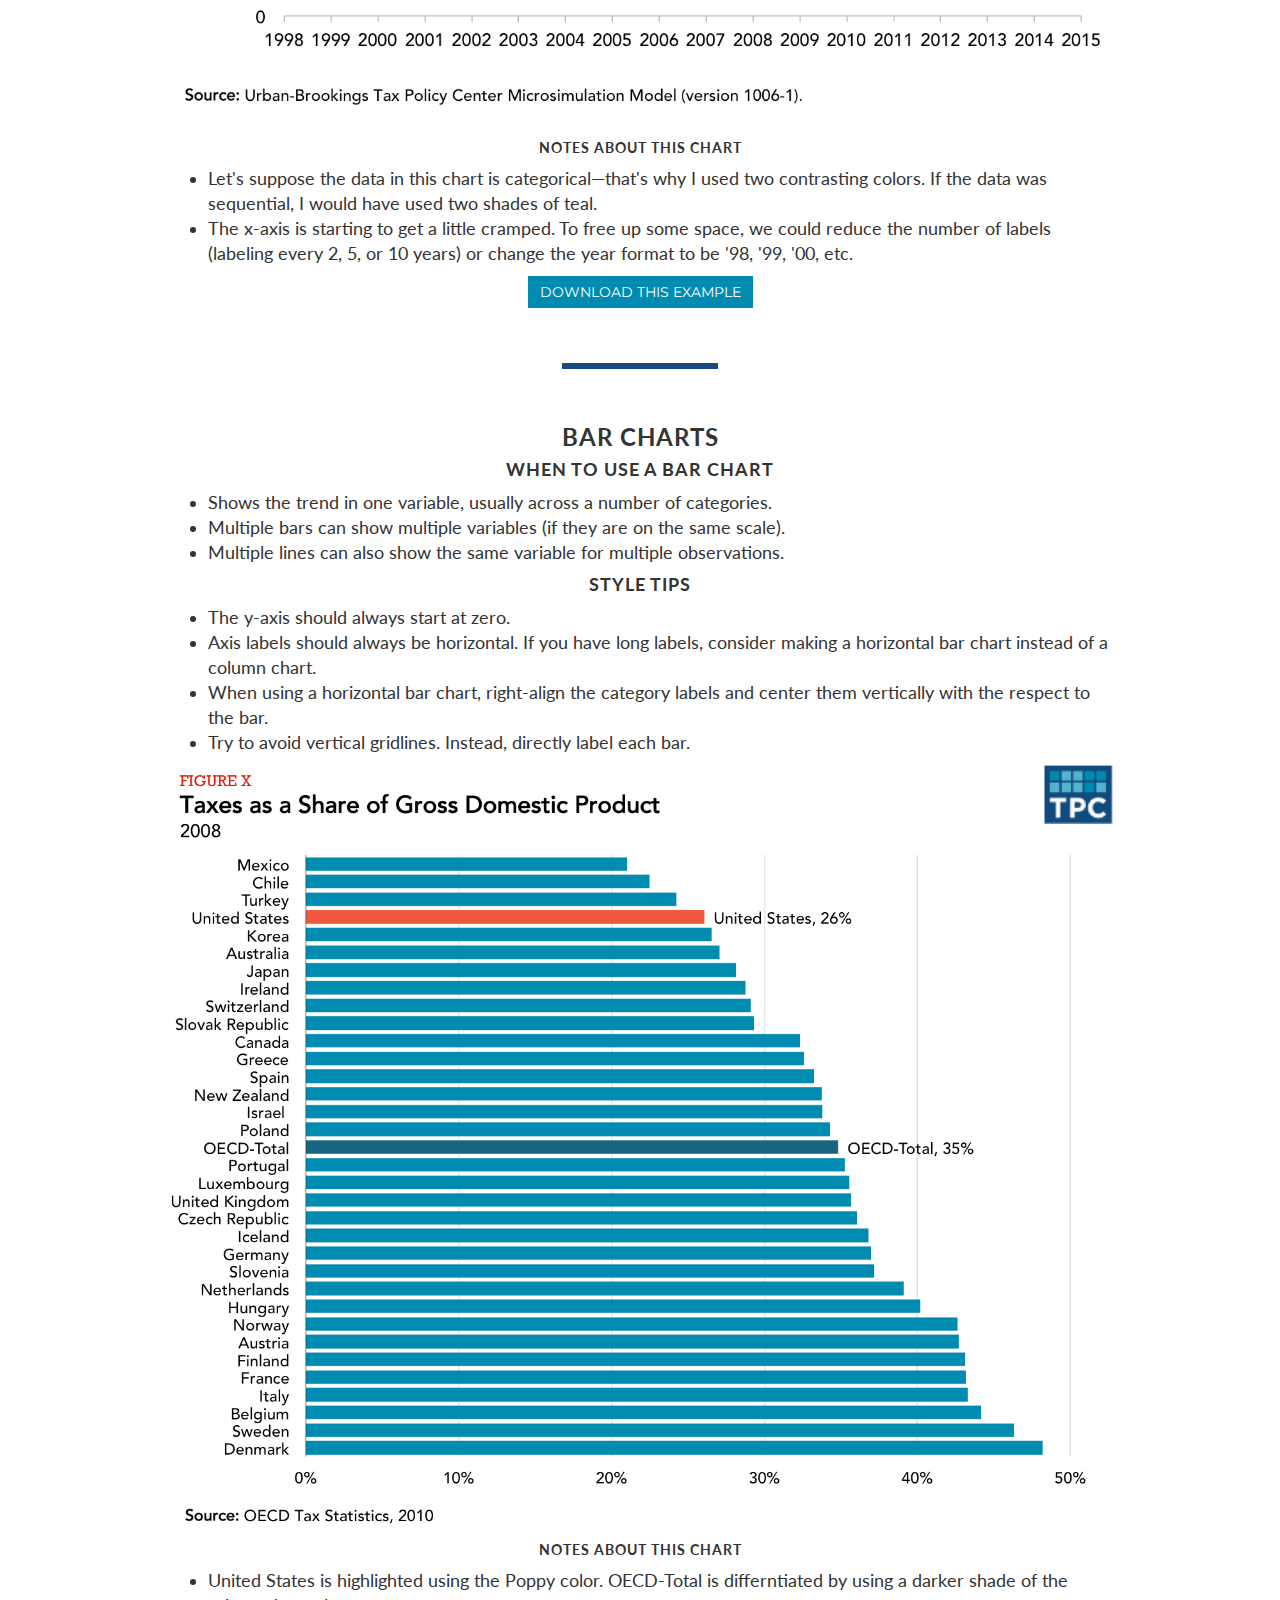
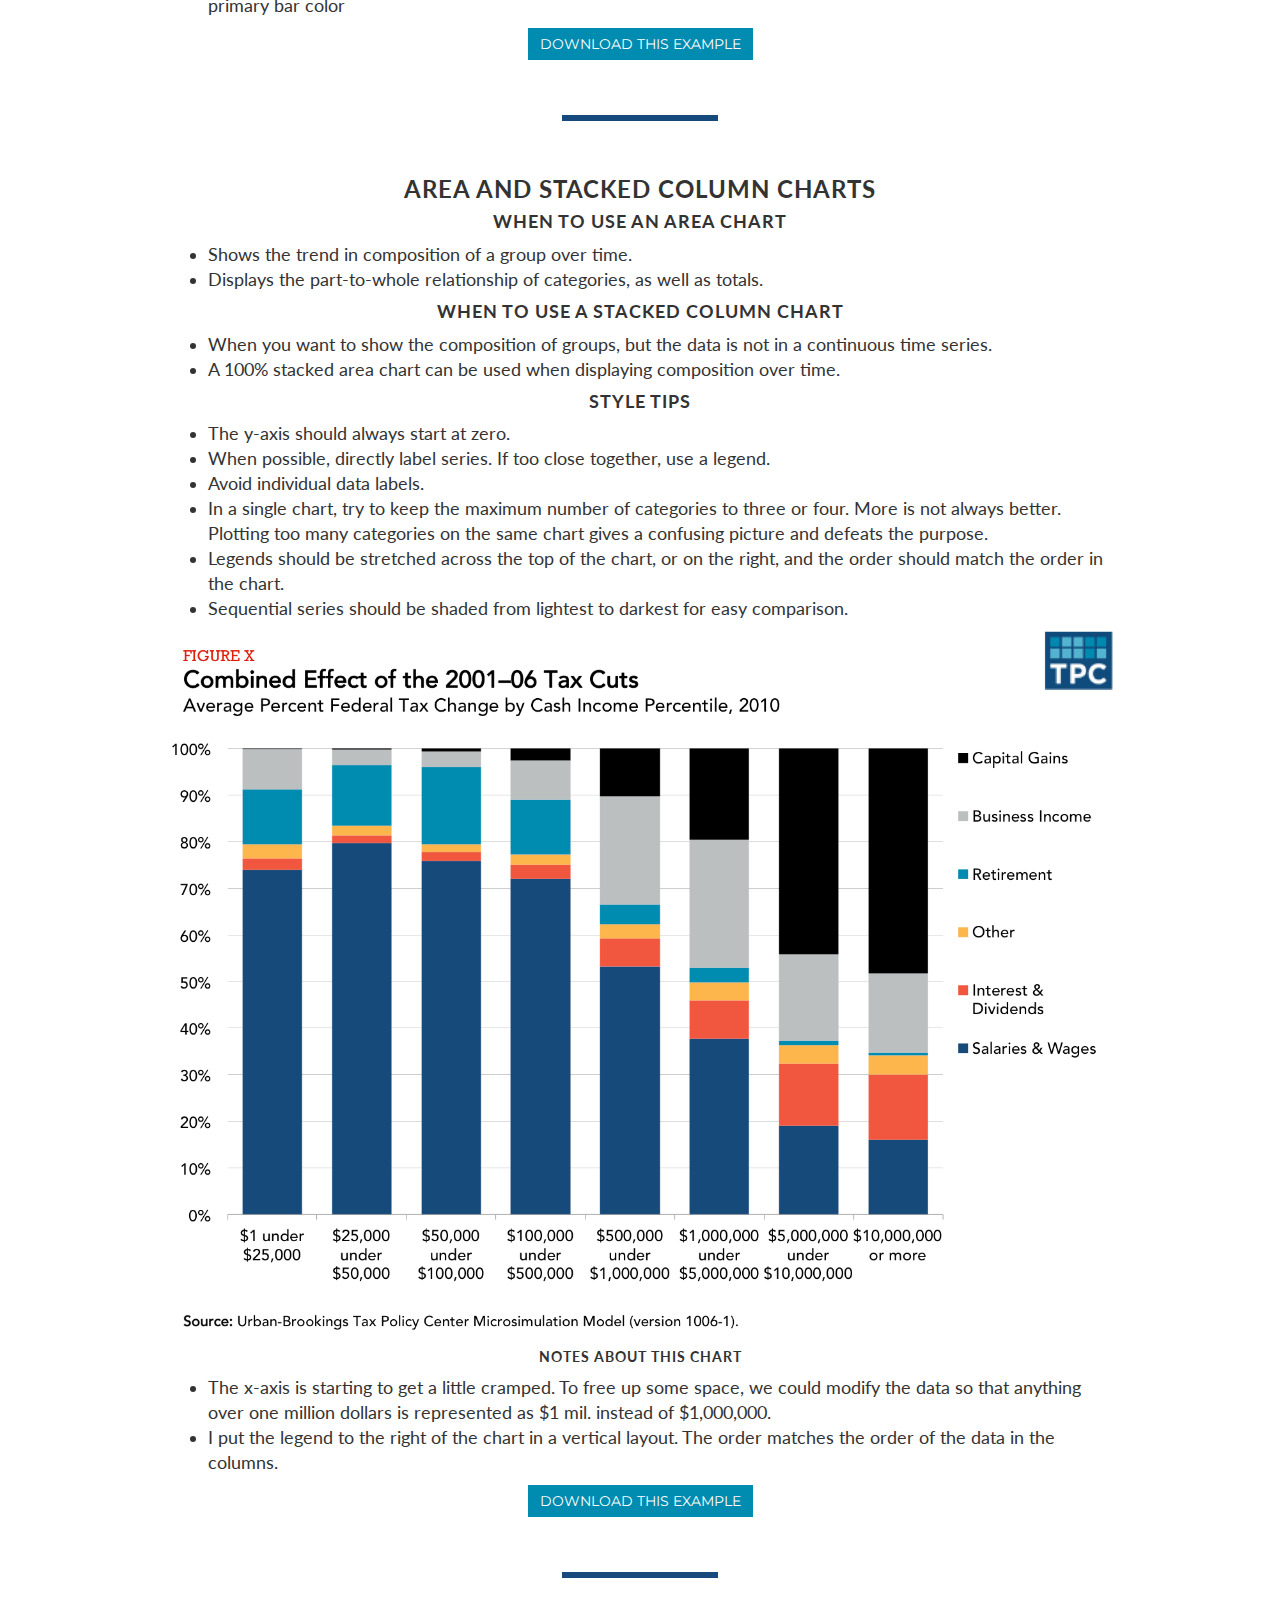
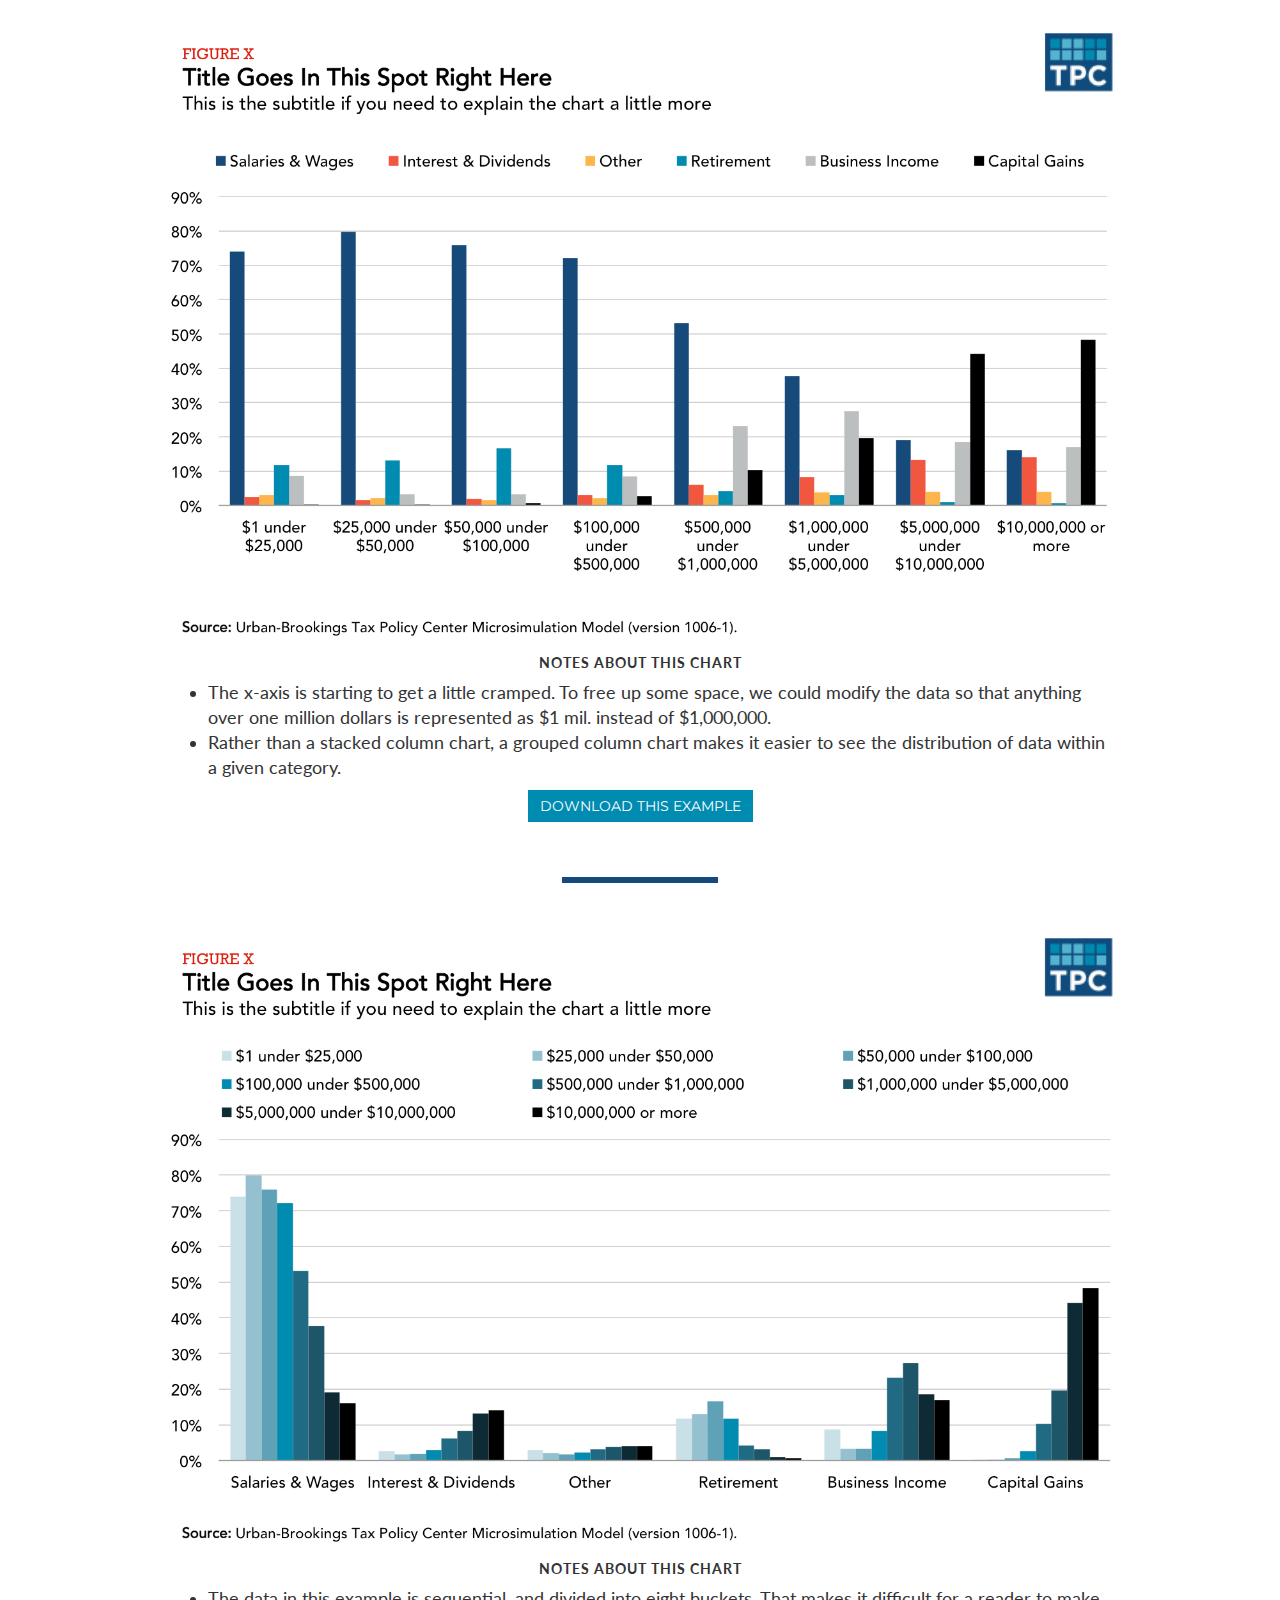
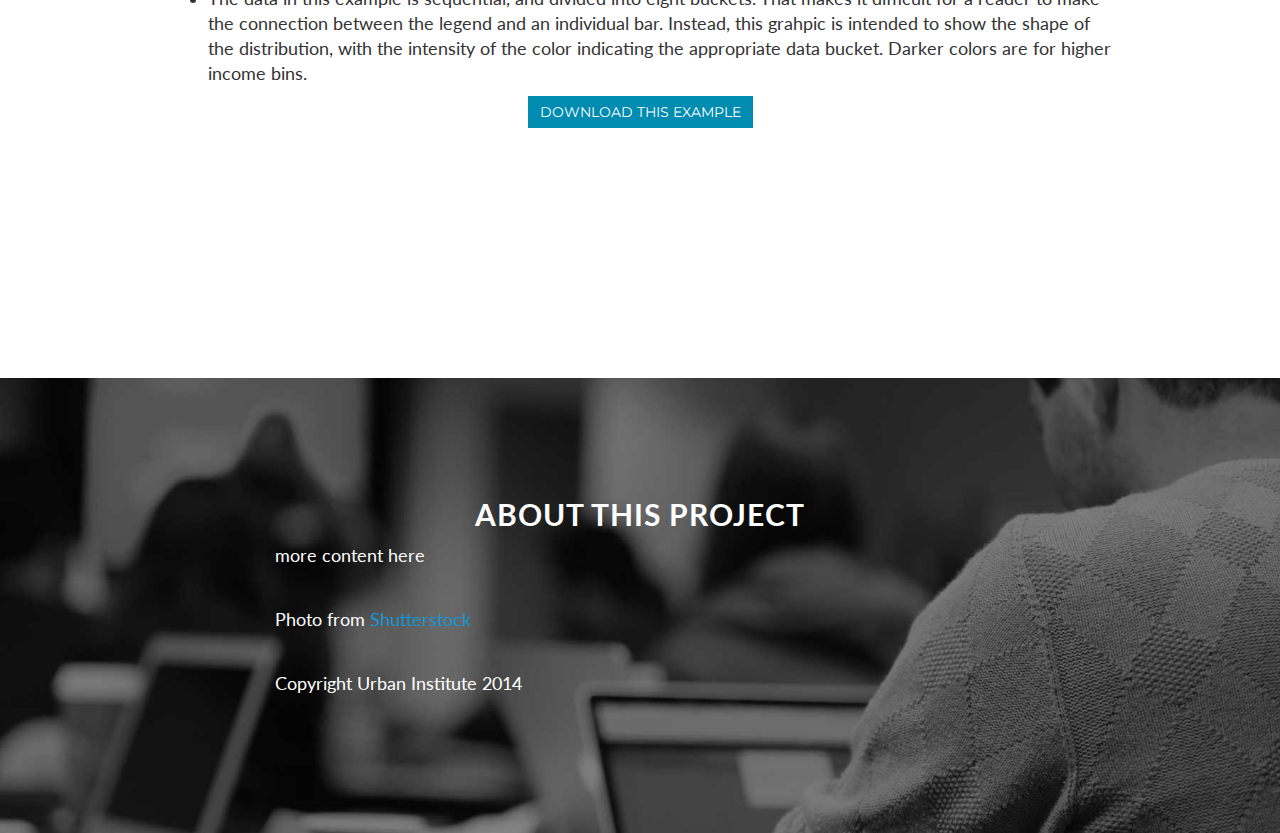
==== commit cf6755ef: "Update index.html" ====
--- a/index.html
+++ b/index.html
@@ -1086,7 +1086,8 @@
                 </a>
                 
             
-            
+                            <hr class="divider"/>
+
 
                 <img src="img/grouped-column-categorical.png" class="example-chart" width="100%" />
 
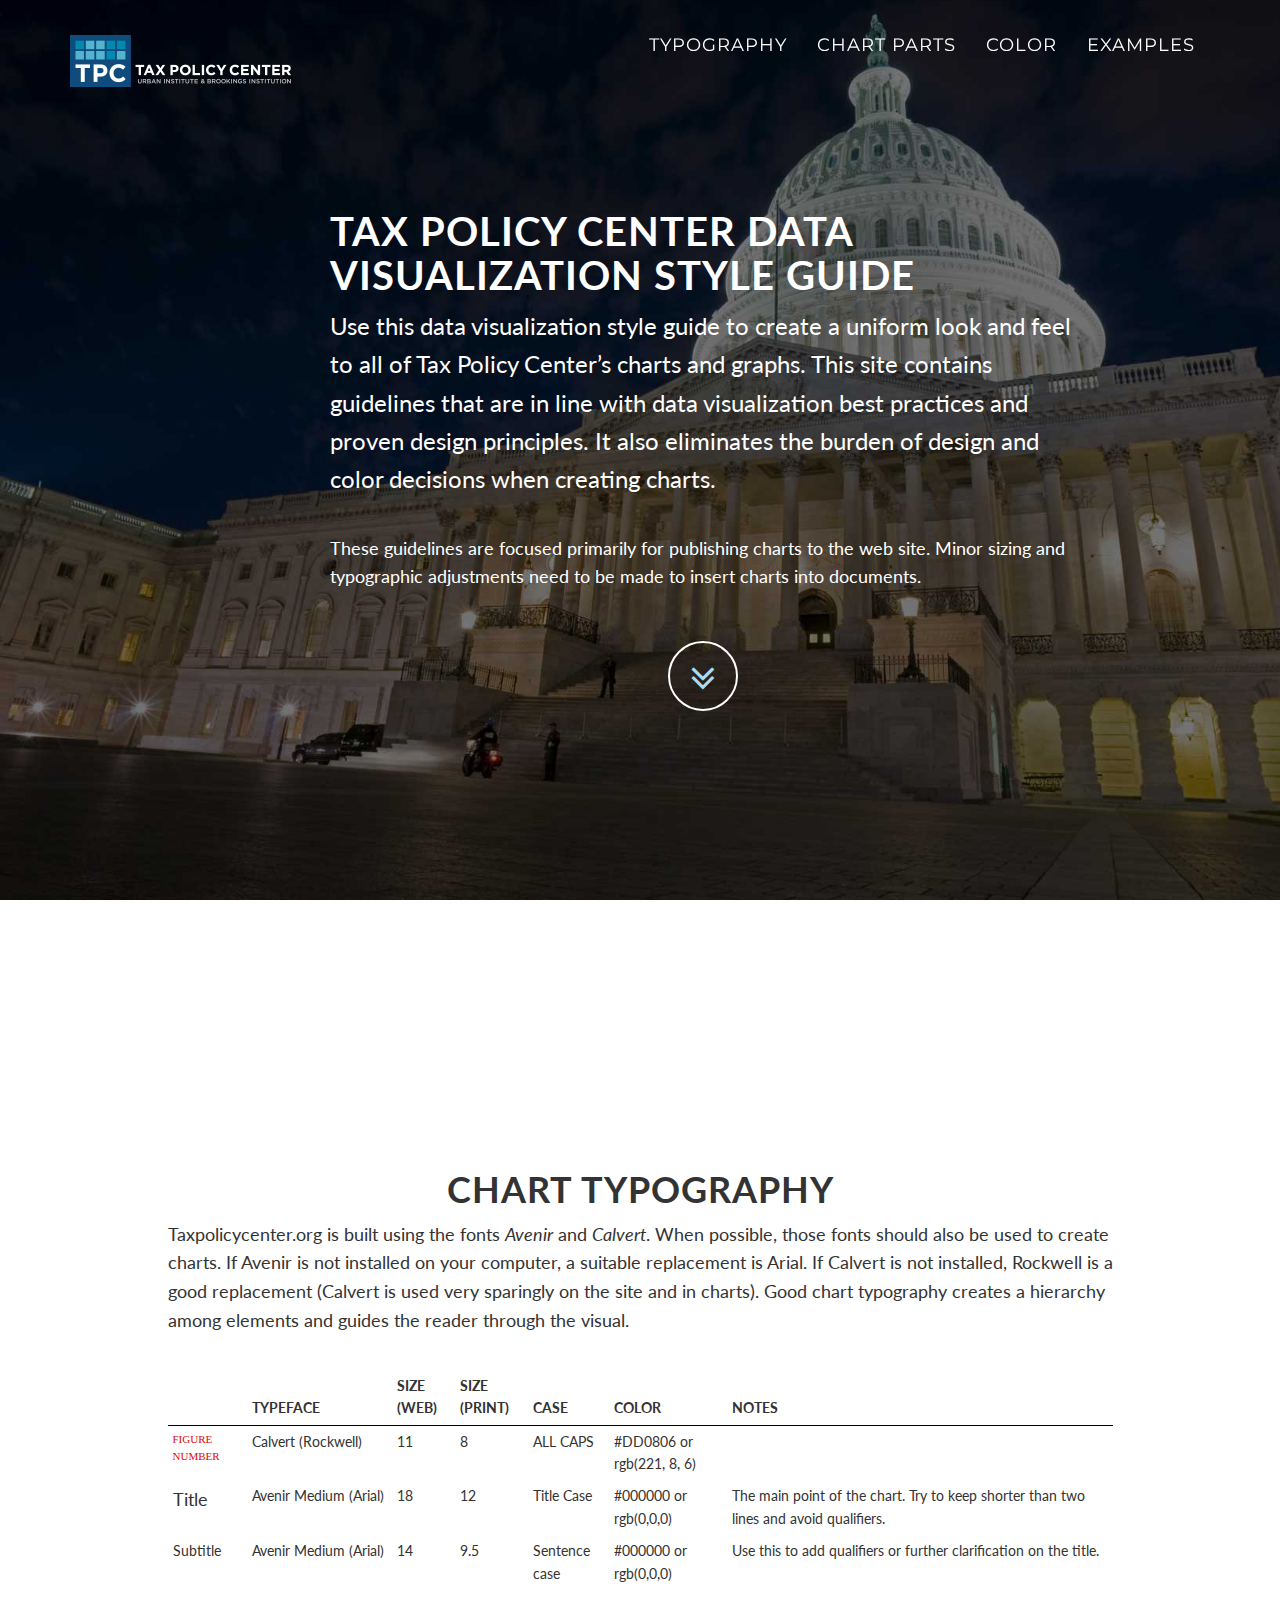
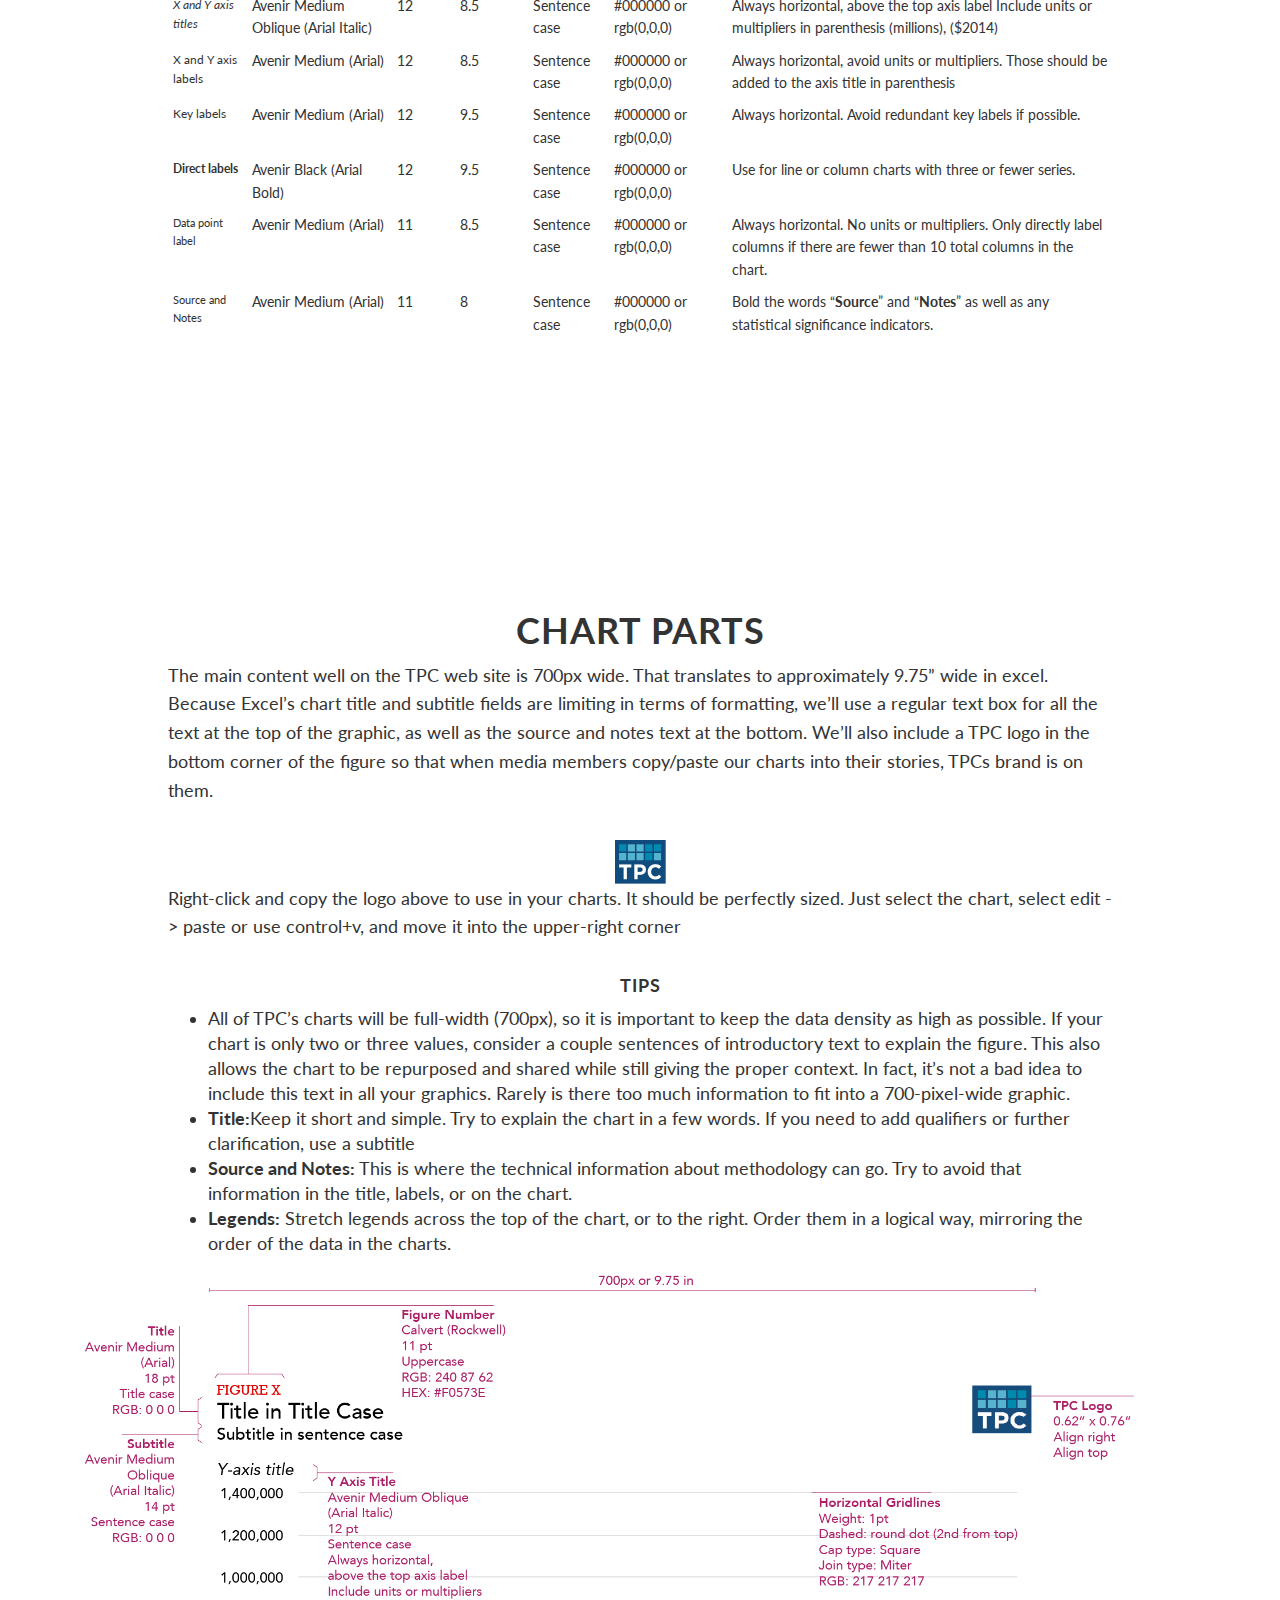
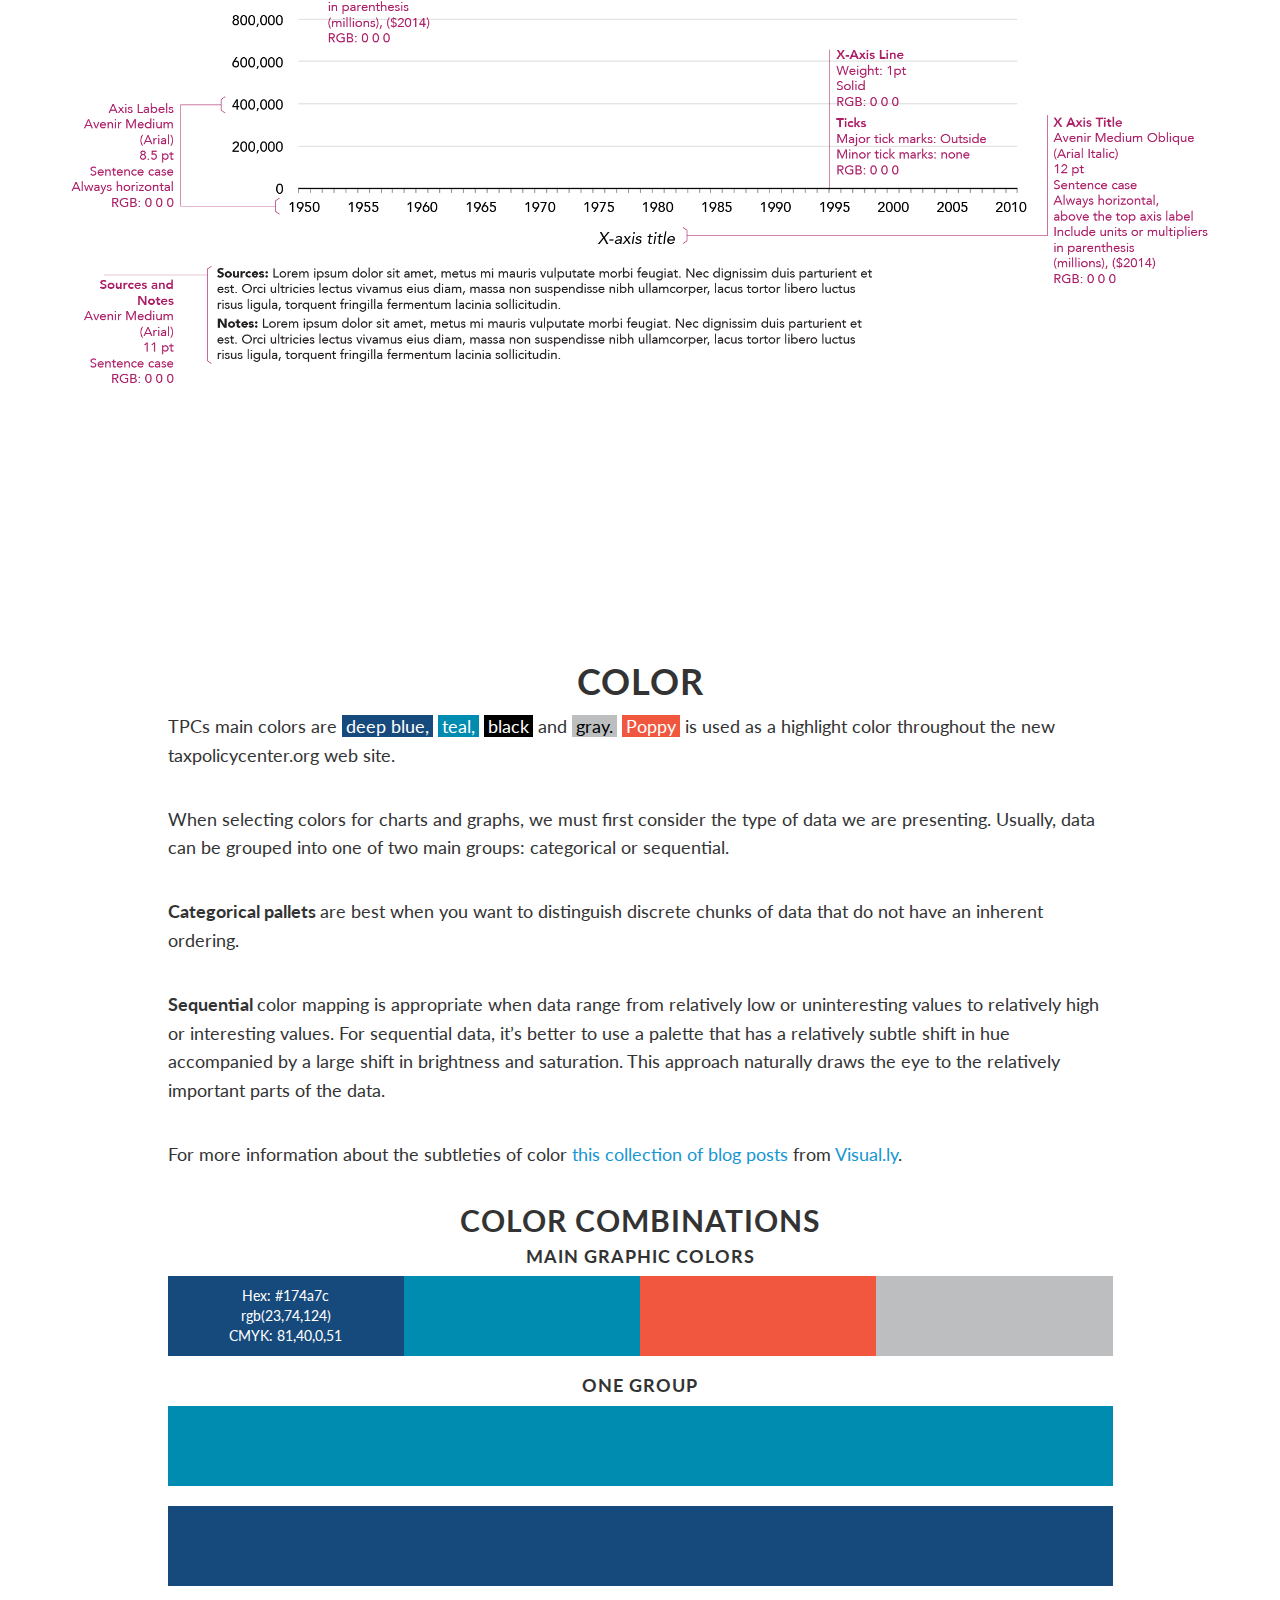
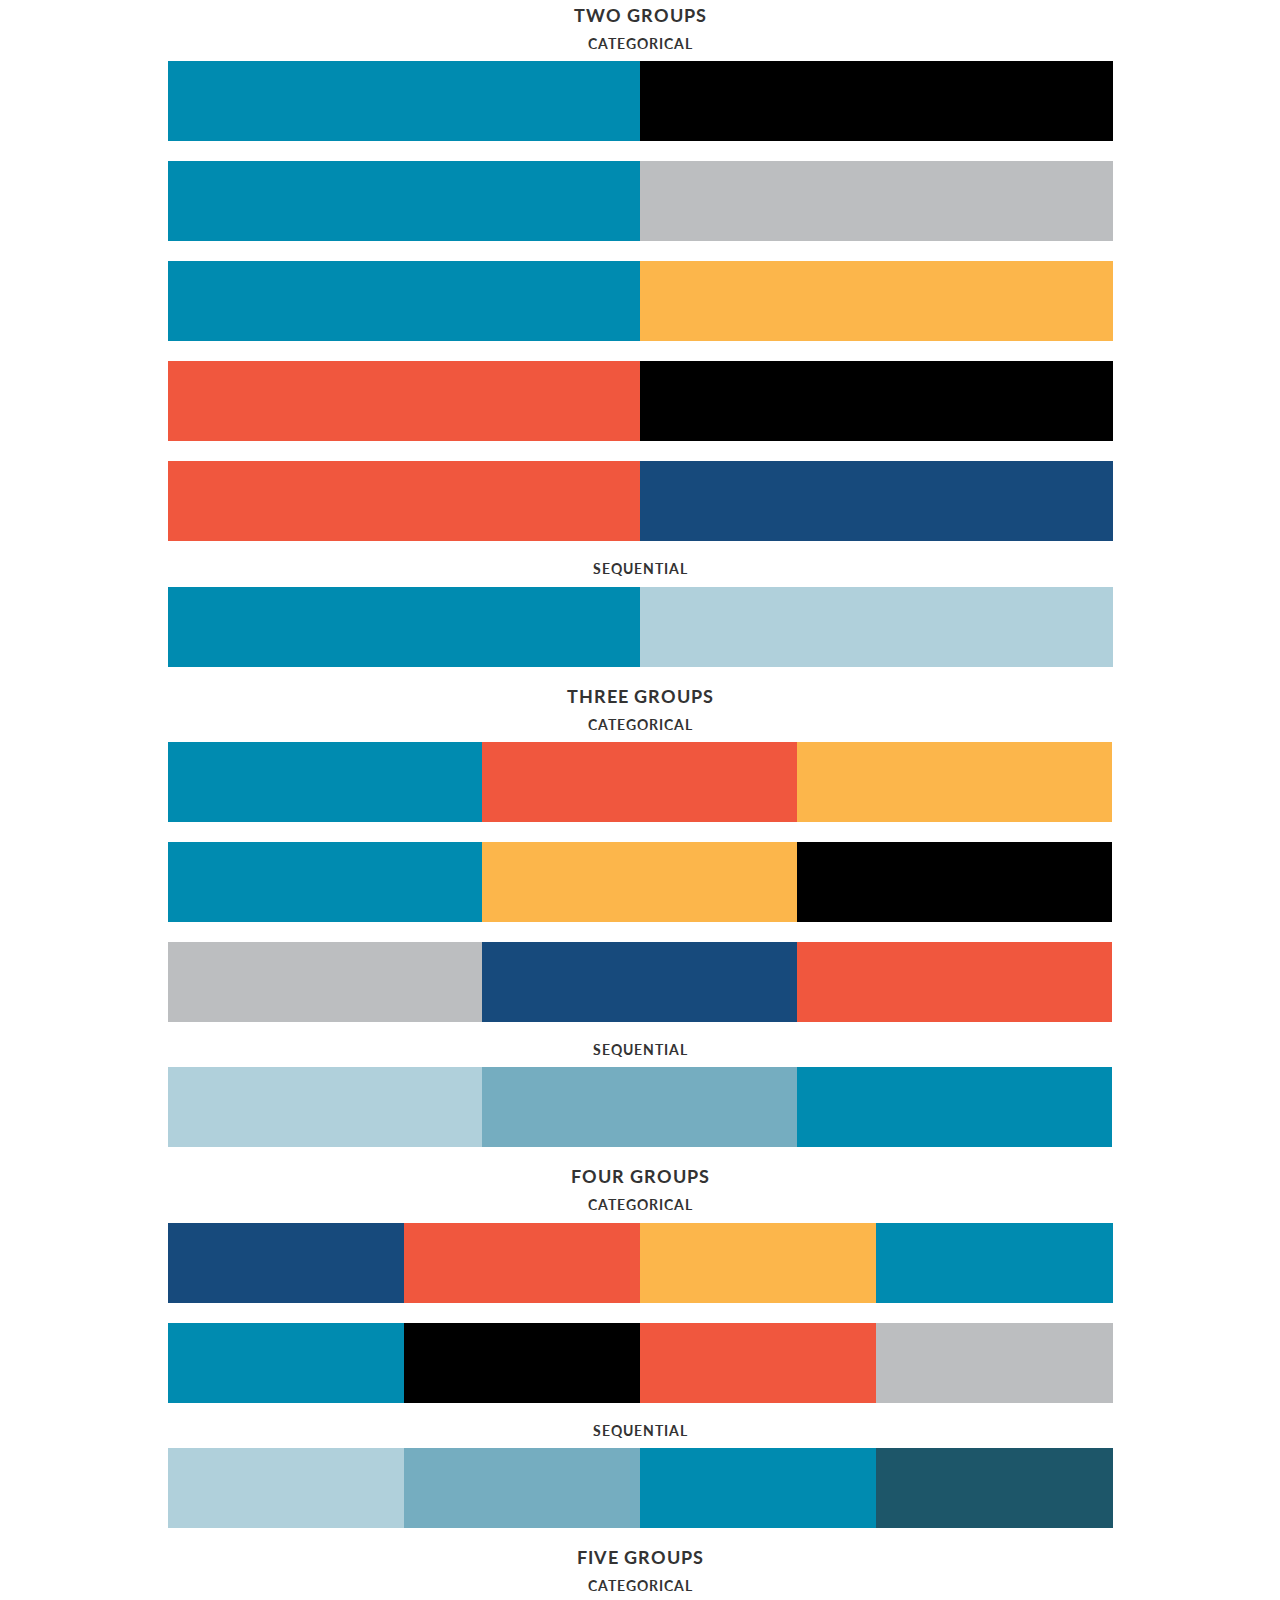
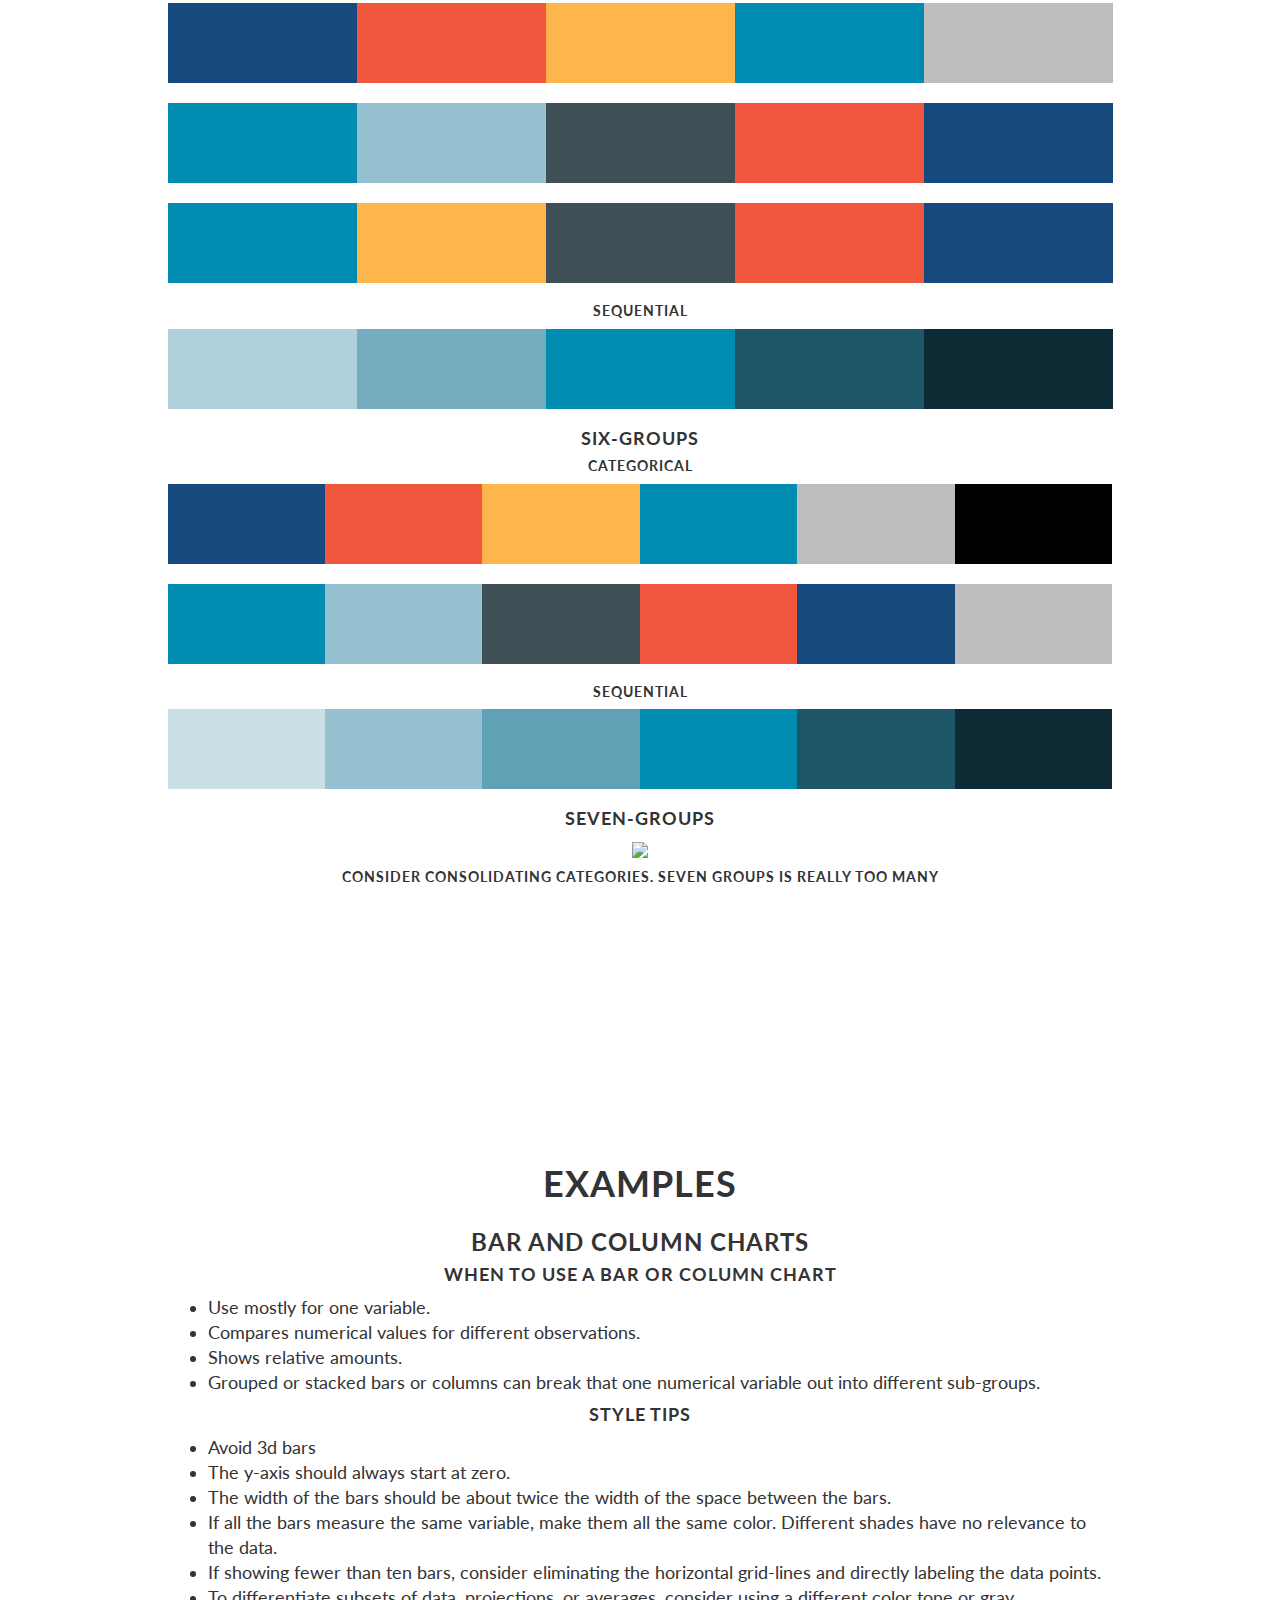
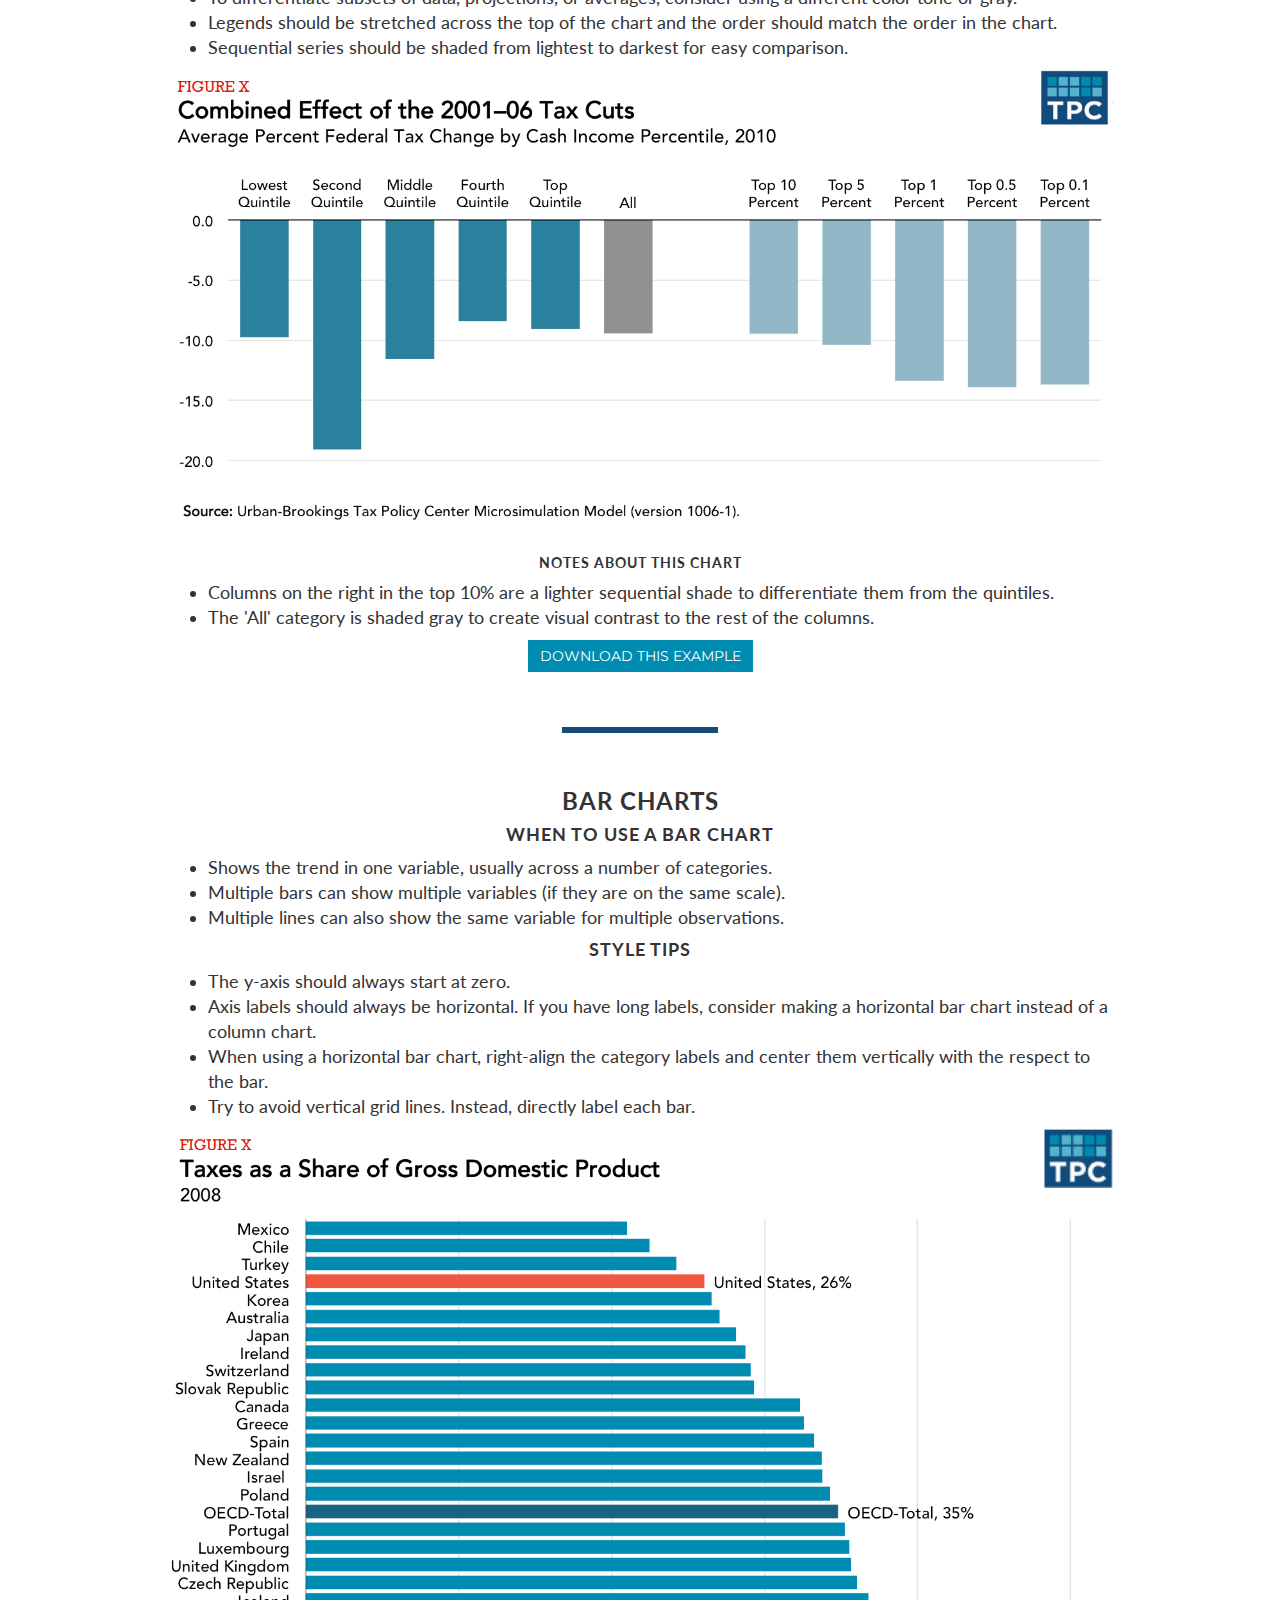
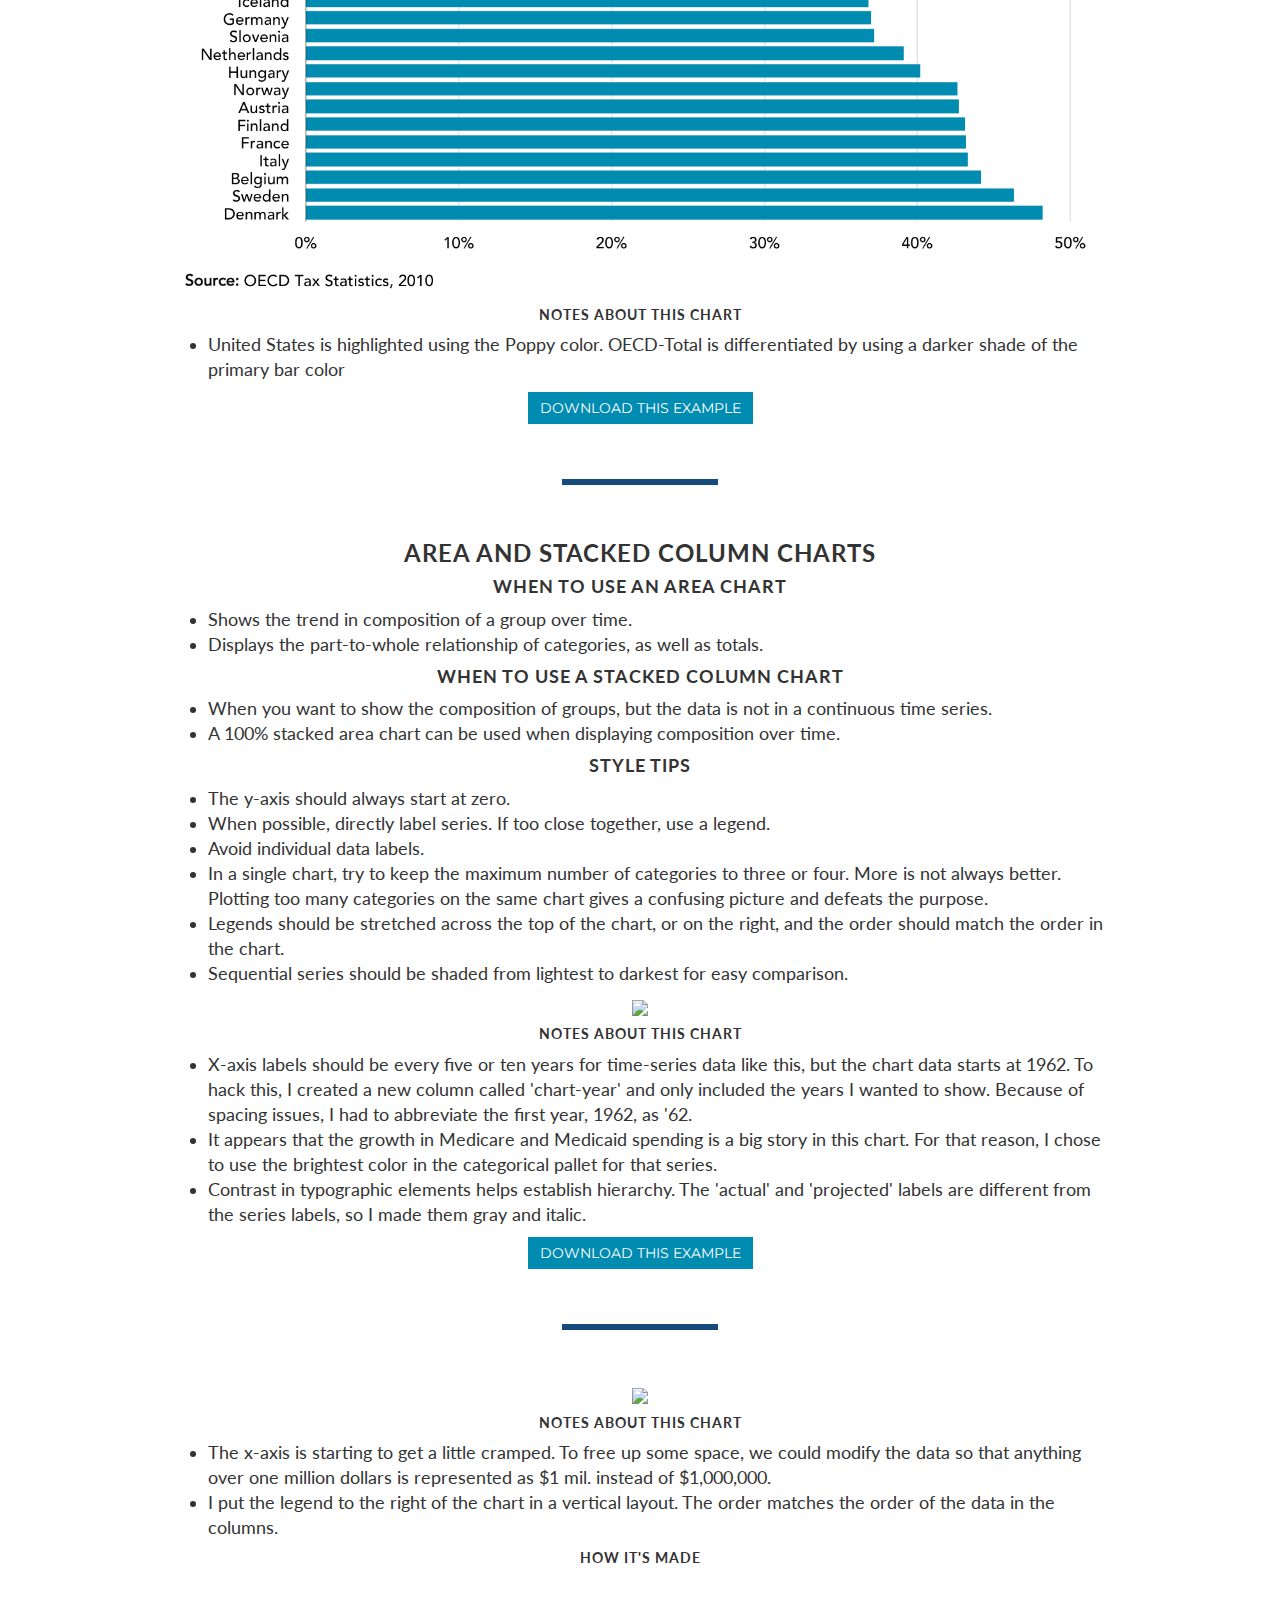
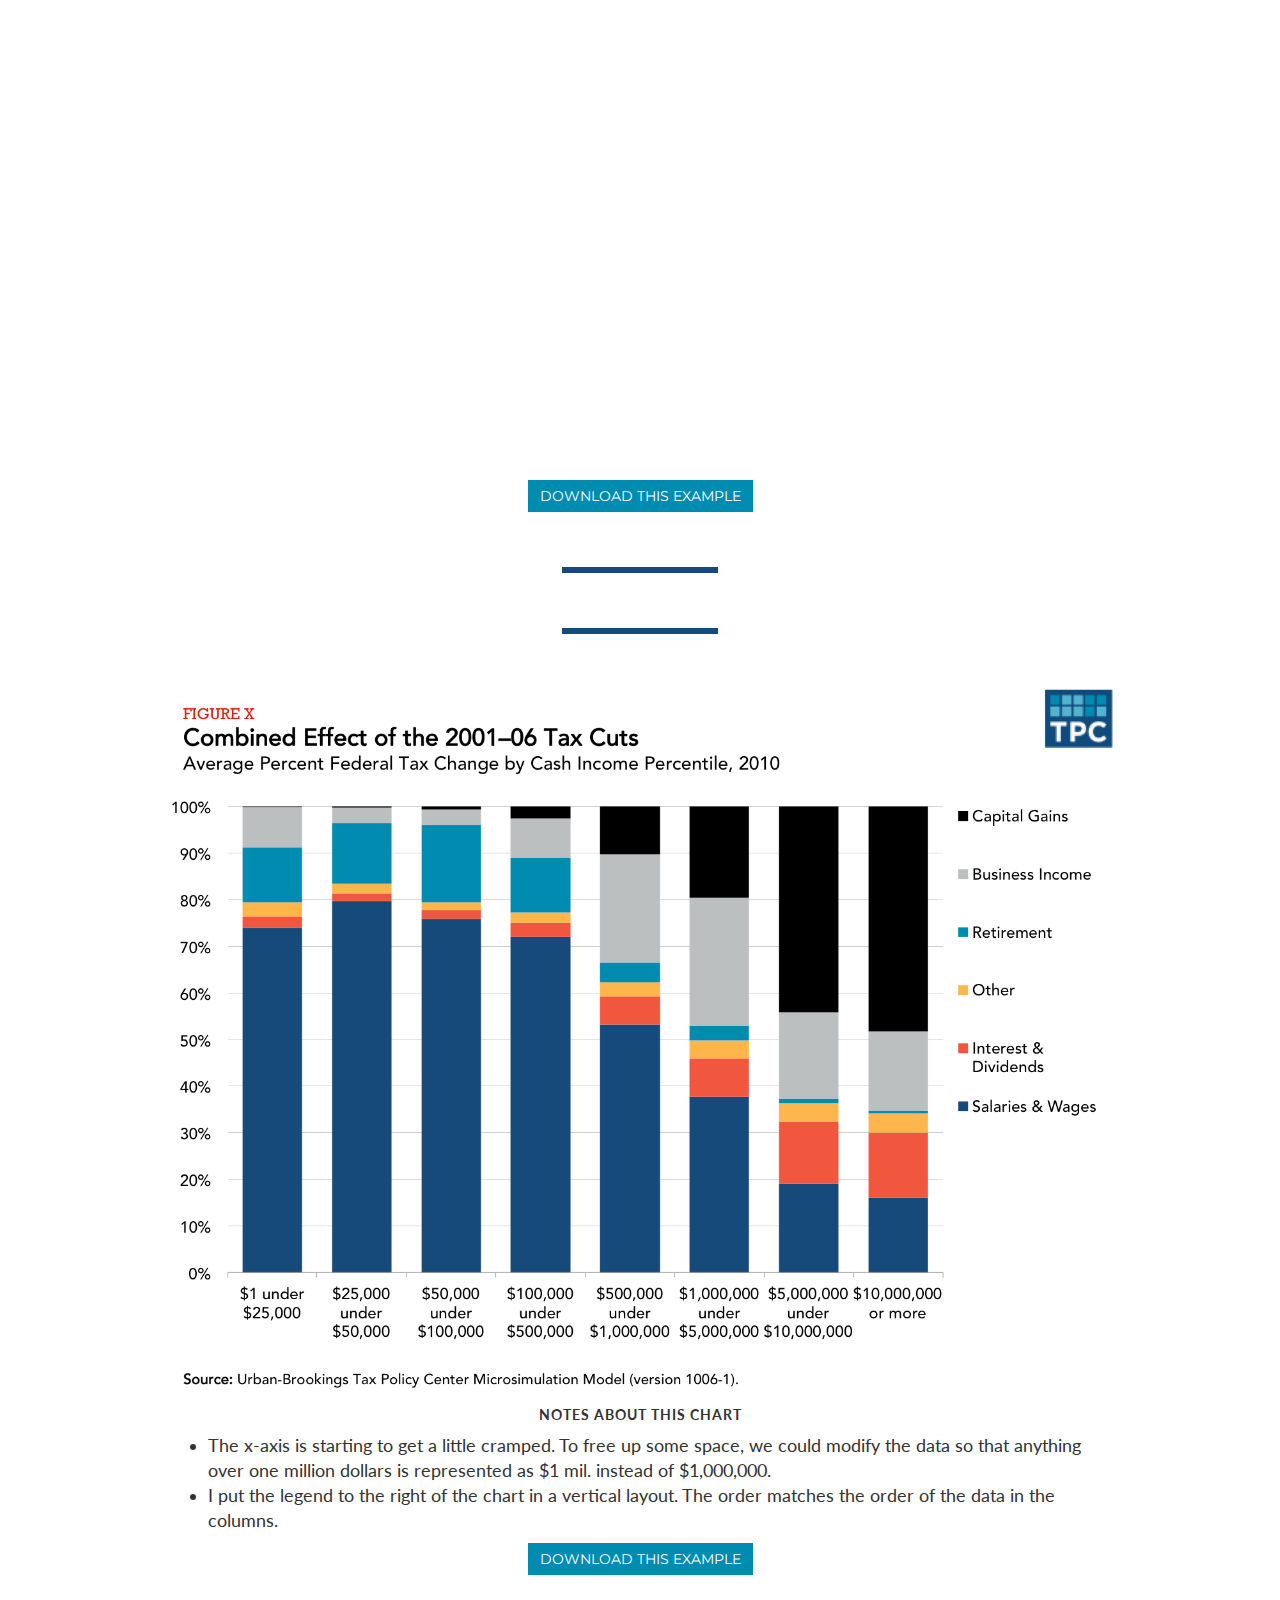
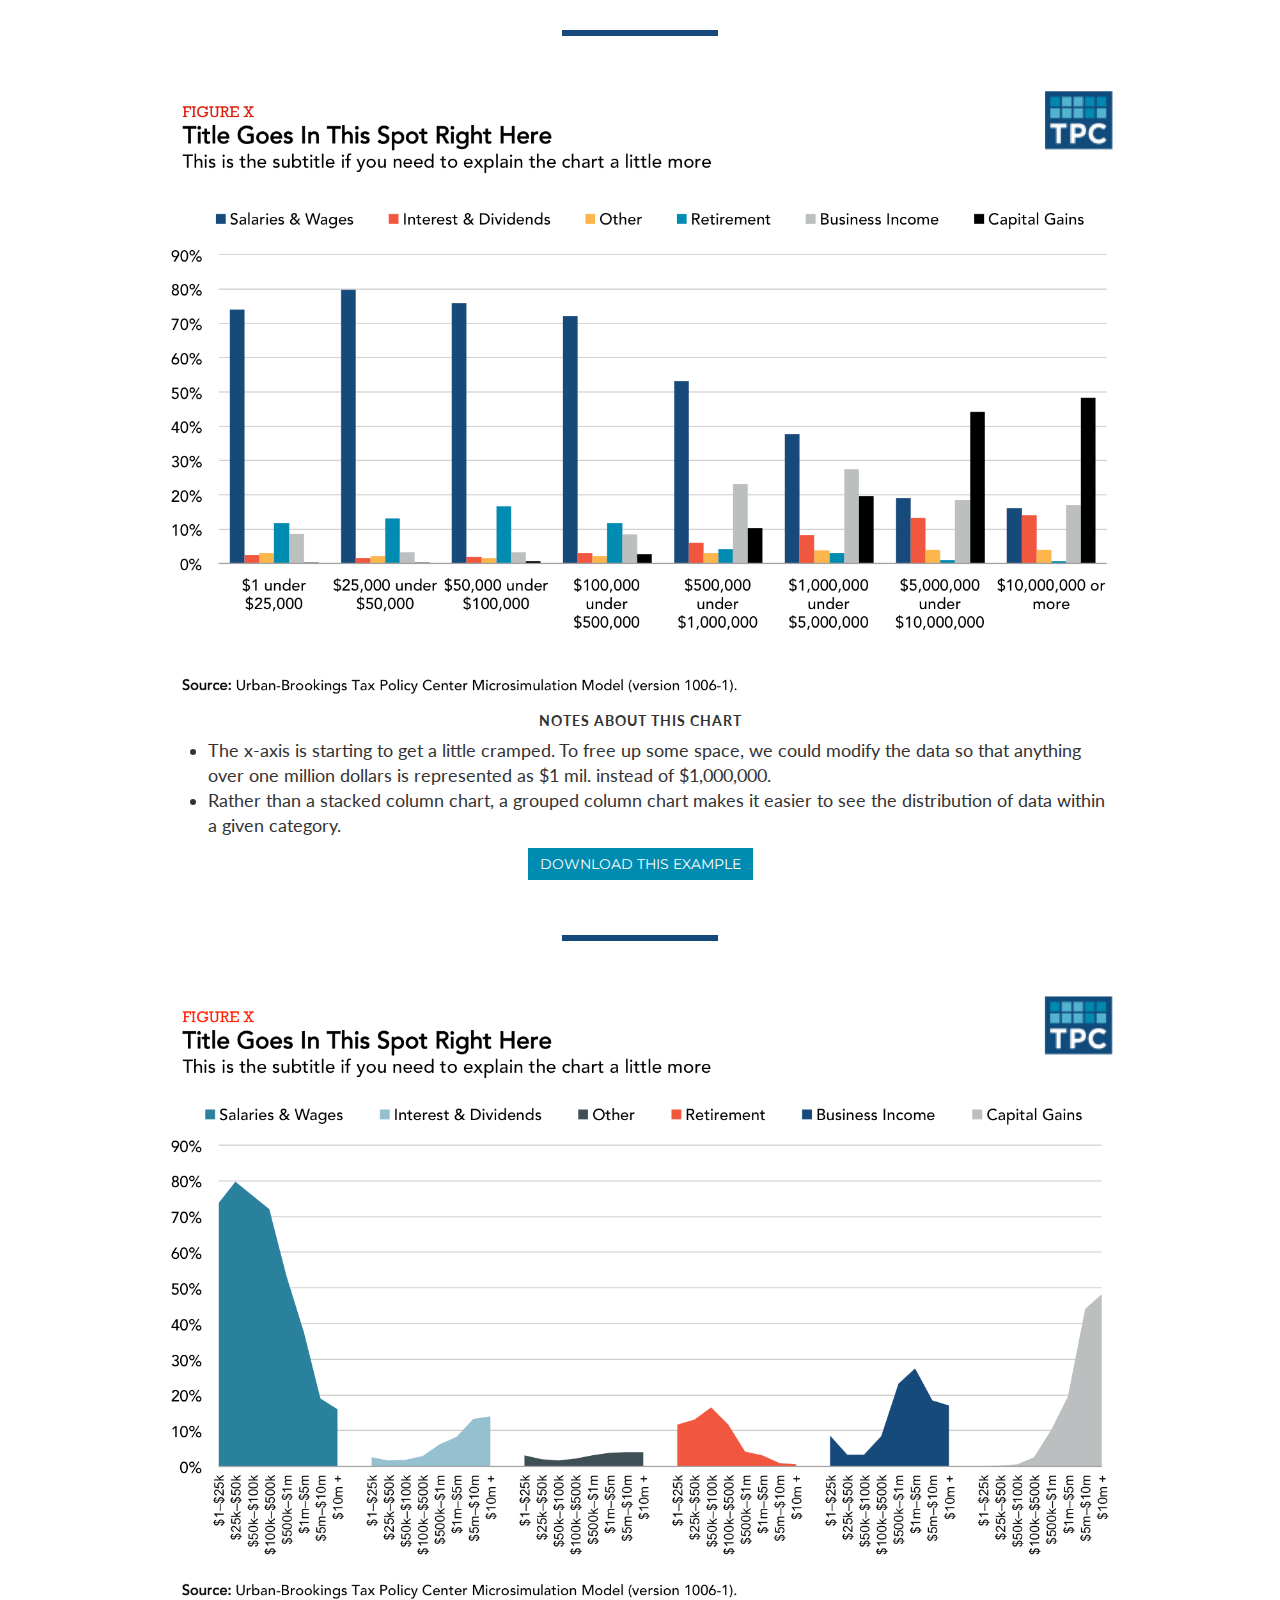
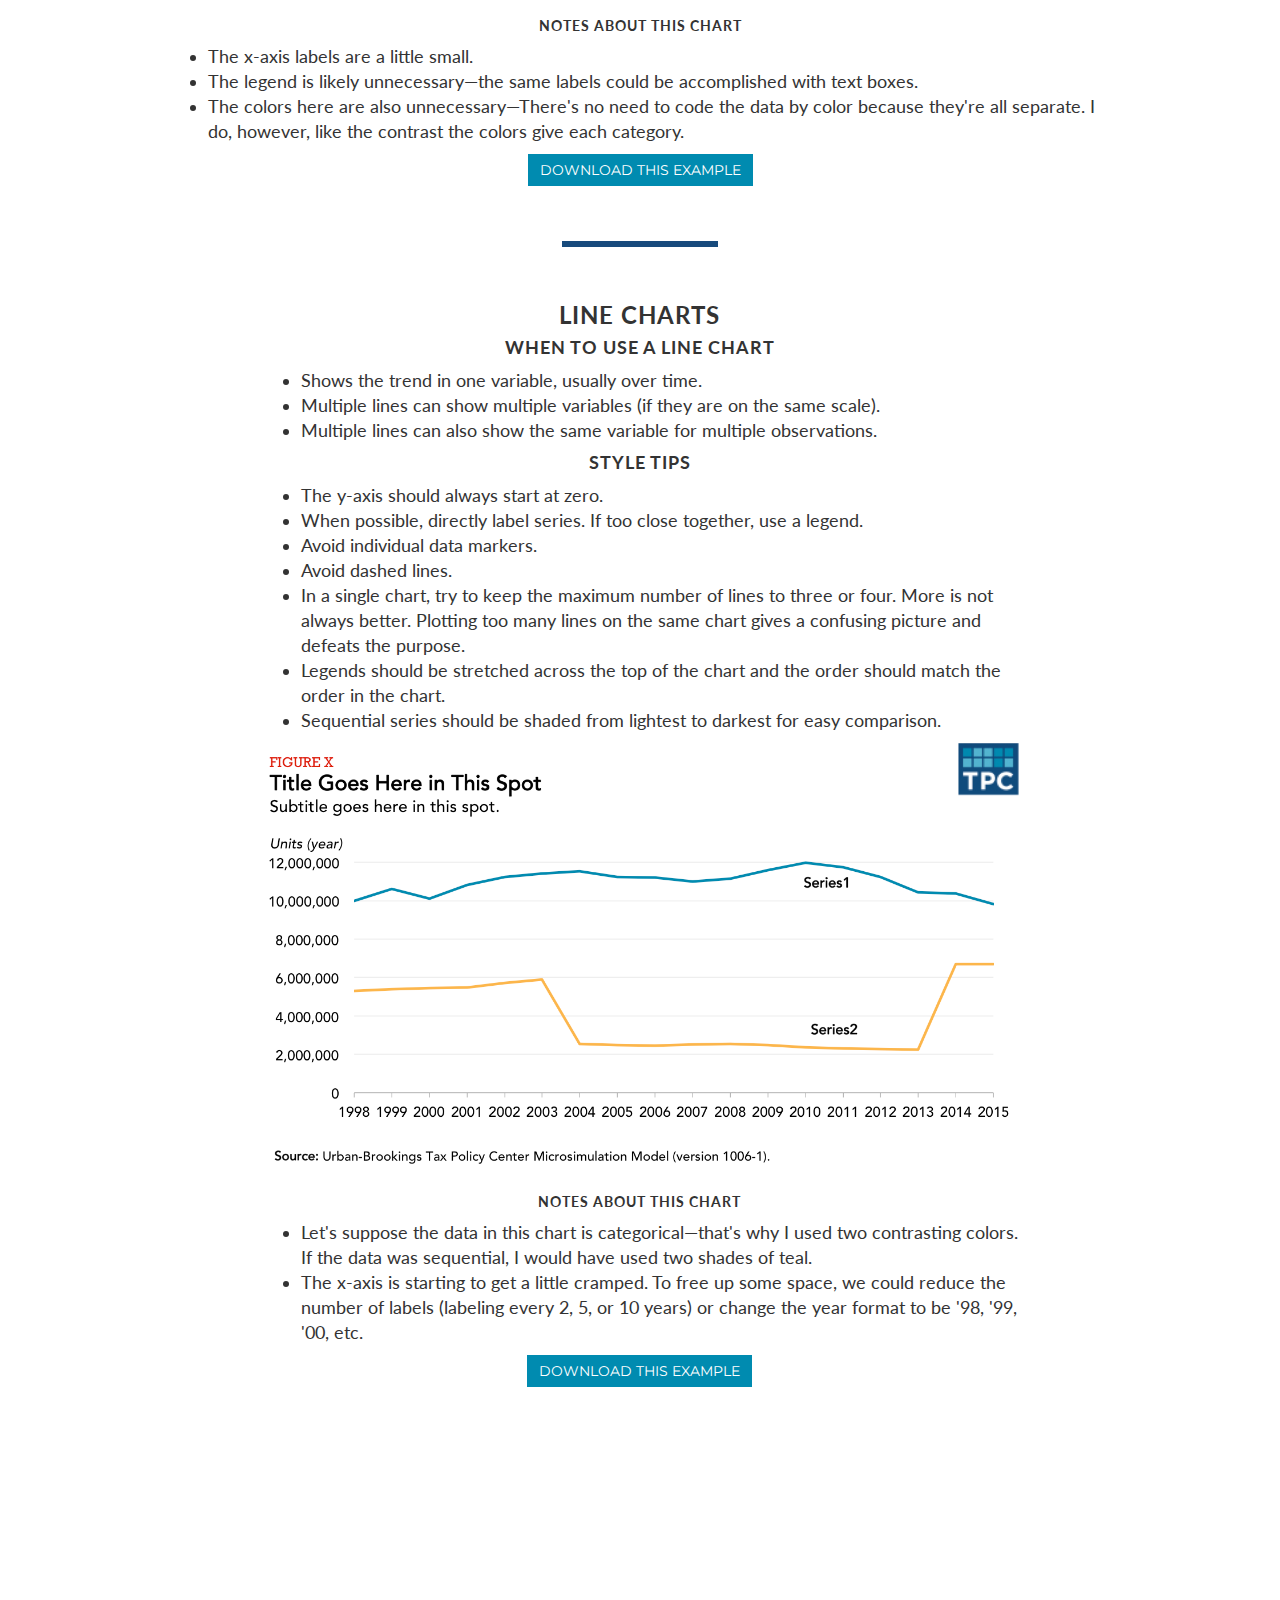
==== commit 4b577b3e: "more examples and a quick spell check" ====
--- a/index.html
+++ b/index.html
@@ -11,11 +11,11 @@
     <meta name="twitter:card" content="summary">
     <meta name="twitter:site" content="@urbaninstitute">
     <meta name="twitter:creator" content="@urbaninstitute">
-    <meta name="twitter:title" content="Urban Institute Data Visualization Styleguide">
+    <meta name="twitter:title" content="Urban Institute Data Visualization style guide">
     <meta name="twitter:description" content="Better data about those being victimized and their experiences could help service providers reach these groups, better meet their needs, and reduce domestic violence.">
     <meta name="twitter:image" content="http://datatools.urban.org/Features/domestic-violence-data/img/shutterstock_220408021_web.jpg">
 
-    <meta property="og:title" content="Urban Institute Data Visualization Styleguide" />
+    <meta property="og:title" content="Urban Institute Data Visualization style guide" />
     <meta property="og:description" content="Better data about those being victimized and their experiences could help service providers reach these groups, better meet their needs, and reduce domestic violence." />
 
     <meta property="og:image" content="http://datatools.urban.org/Features/domestic-violence-data/img/shutterstock_220408021_web.jpg" />
@@ -25,7 +25,7 @@
     <meta property="og:url" content="http://urbn.is/dv">
 
 
-    <title>Tax Policy Center Data Visualization Styleguide</title>
+    <title>Tax Policy Center Data Visualization style guide</title>
     <link rel="icon" target="_blank" href="favicon.ico" type="image/x-icon">
 
     <!-- Bootstrap Core CSS -->
@@ -100,13 +100,13 @@
             <div class="container">
                 <div class="row">
                     <div class="col-md-8 col-md-offset-2">
-                        <h1 class="brand-heading">Tax Policy Center Data Visualization Styleguide</h1>
+                        <h1 class="brand-heading">Tax Policy Center Data Visualization Style Guide</h1>
                         <!--                        <p class="byline-text">Lorem ipsum</p>-->
-                        <p class="intro-text">Use this datavisualization styleguide to create a uniform look and feel to all of Tax Policy Center’s charts and graphs. This site contains guidelines that are in line with datavisualization best practices and proven design principals. It also eliminates the burden of design and color decisions when creating charts.</p>
+                        <p class="intro-text">Use this data visualization style guide to create a uniform look and feel to all of Tax Policy Center’s charts and graphs. This site contains guidelines that are in line with data visualization best practices and proven design principles. It also eliminates the burden of design and color decisions when creating charts.</p>
                         <p>
                             These guidelines are focused primarily for publishing charts to the web site. Minor sizing and typographic adjustments need to be made to insert charts into documents.
                         </p>
-                        <a target="_blank" href="#about" class="btn btn-circle page-scroll">
+                        <a target="_blank" href="#typography" class="btn btn-circle page-scroll">
                             <i class="fa fa-angle-double-down animated"></i>
                         </a>
                     </div>
@@ -402,7 +402,7 @@
                 <p>TPCs main colors are <span class="text-swatch tpc-blue">deep blue,</span> <span class="text-swatch tpc-teal">teal,</span> <span class="text-swatch black">black</span> and <span class="text-swatch gray" style="color:#000">gray.</span> <span class="text-swatch poppy">Poppy</span> is used as a highlight color throughout the new taxpolicycenter.org web site. </p>
                 <p>When selecting colors for charts and graphs, we must first consider the type of data we are presenting. Usually, data can be grouped into one of two main groups: categorical or sequential.</p>
                 <p><b>Categorical pallets </b>are best when you want to distinguish discrete chunks of data that do not have an inherent ordering.</p>
-                <p><b>Sequential  </b>color mapping is appropriate when data range from relatively low or unintersting values to relatively high or interesting values. For sequential data, it’s better to use a palette that has a relatively subtle shift in hue accompanied by a large shift in brightness and saturation. This approach naturally draws the eye to the relatively important parts of the data.</p>
+                <p><b>Sequential  </b>color mapping is appropriate when data range from relatively low or uninteresting values to relatively high or interesting values. For sequential data, it’s better to use a palette that has a relatively subtle shift in hue accompanied by a large shift in brightness and saturation. This approach naturally draws the eye to the relatively important parts of the data.</p>
                 <p>For more information about the subtleties of color <a href="http://blog.visual.ly/?s=%22subtleties+of+color%22" target="_blank">this collection of blog posts</a> from <a href="http://visual.ly/" target="_blank"> Visual.ly</a>.</p>
 
                 <h2>Color combinations</h2>
@@ -913,7 +913,7 @@
                     </li>
                     <li>If all the bars measure the same variable, make them all the same color. Different shades have no relevance to the data.
                     </li>
-                    <li>If showing fewer than ten bars, consider eliminating the horizontal grid-lines and directly labeling the datapoints.
+                    <li>If showing fewer than ten bars, consider eliminating the horizontal grid-lines and directly labeling the data points.
                     </li>
                     <li>To differentiate subsets of data, projections, or averages, consider using a different color tone or gray.
                     </li>
@@ -942,6 +942,189 @@
 
             </div>
             
+
+            
+            <!--
+            ///////////////////////////////////////
+            /////////////     CHART     ///////////
+            ///////////////////////////////////////
+-->
+
+            <div class="col-lg-10 col-lg-offset-1">
+                <hr class="divider"/>
+                <h3 style="margin-top:25px;">Bar Charts</h3>
+                <h4>When to use a bar chart</h4>
+                <ul>
+                    <li>Shows the trend in one variable, usually across a number of categories. 
+                    </li><li>Multiple bars can show multiple variables (if they are on the same scale).
+ </li><li>Multiple lines can also show the same variable for multiple observations.</li>
+                </ul>
+
+                <h4>Style tips</h4>
+                <ul>
+                    <li>The y-axis should always start at zero.
+                    </li><li>Axis labels should always be horizontal. If you have long labels, consider making a horizontal bar chart instead of a column chart.
+ </li><li>When using a horizontal bar chart, right-align the category labels and center them vertically with the respect to the bar.
+ </li><li>Try to avoid vertical grid lines. Instead, directly label each bar.</li></ul>
+
+
+                <img src="img/bar-chart.png" width="100%" class="example-chart"  />
+
+            <!--            chart notes-->
+                <h5>Notes about this chart</h5>
+                <ul>
+                    <li>United States is highlighted using the Poppy color. OECD-Total is differentiated by using a darker shade of the primary bar color</li>
+                    
+                </ul>
+
+
+                <!--            download the file-->
+                <a href="excel%2520files/column-chart.xls">
+                    <button class="btn btn-primary">Download this example</button>
+                </a>
+
+            </div>
+            
+            
+            
+            
+<!--            END CHART-->
+            
+            
+                        <!--
+            ///////////////////////////////////////
+            /////////////     CHART     ///////////
+            ///////////////////////////////////////
+-->
+
+            <div class="col-lg-10 col-lg-offset-1">
+                <hr class="divider"/>
+                <h3 style="margin-top:25px;">Area and Stacked Column Charts</h3>
+                <h4>When to use an area chart</h4>
+                <ul>
+                    <li>Shows the trend in composition of a group over time. </li>
+<li>Displays the part-to-whole relationship of categories, as well as totals.
+</li>
+                </ul>
+                <h4>When to use a stacked column chart</h4>
+                <ul>
+                    <li>When you want to show the composition of groups, but the data is not in a continuous time series. </li>
+                    <li>A 100% stacked area chart can be used when displaying composition over time. </li>
+                </ul>
+
+                <h4>Style tips</h4>
+                <ul>
+                    <li>The y-axis should always start at zero.
+                    </li><li>When possible, directly label series. If too close together, use a legend.
+ </li><li>Avoid individual data labels.
+ </li><li>In a single chart, try to keep the maximum number of categories to three or four. More is not always better. Plotting too many categories on the same chart gives a confusing picture and defeats the purpose.
+ </li><li>Legends should be stretched across the top of the chart, or on the right, and the order should match the order in the chart.
+ </li><li>Sequential series should be shaded from lightest to darkest for easy comparison.</li></ul>
+
+
+                <img src="img/area.png" class="example-chart" width="100%" />
+
+            <!--            chart notes-->
+                <h5>Notes about this chart</h5>
+                <ul>
+                    
+                    <li>X-axis labels should be every five or ten years for time-series data like this, but the chart data starts at 1962. To hack this, I created a new column called 'chart-year' and only included the years I wanted to show. Because of spacing issues, I had to abbreviate the first year, 1962, as '62. 
+                    </li>
+                    <li>It appears that the growth in Medicare and Medicaid spending is a big story in this chart. For that reason, I chose to use the brightest color in the categorical pallet for that series. </li>
+                    <li>Contrast in typographic elements helps establish hierarchy. The 'actual' and 'projected' labels are different from the series labels, so I made them gray and italic. </li>
+                    </ul>
+
+
+                <!--            download the file-->
+                <a href="excel%2520files/area-and-line.xls">
+                    <button class="btn btn-primary">Download this example</button>
+                </a>
+                
+                <hr class="divider"/>
+                <img src="img/area-100-percent.png" class="example-chart" width="100%" />
+
+            <!--            chart notes-->
+                <h5>Notes about this chart</h5>
+                <ul>
+                    
+                    <li>The x-axis is starting to get a little cramped. To free up some space, we could modify the data so that anything over one million dollars is represented as $1 mil. instead of $1,000,000.
+                    </li>
+                    <li>I put the legend to the right of the chart in a vertical layout. The order matches the order of the data in the columns. </li>
+                    </ul>
+                <h5>How it's made</h5>
+<iframe width="100%" height="500" src="https://www.youtube.com/embed/nA_N8_fdVak" frameborder="0" allowfullscreen></iframe>
+
+                <!--            download the file-->
+                <a href="excel%2520files/area-100-percent.xlsx">
+                    <button class="btn btn-primary">Download this example</button>
+                </a>
+                
+            
+                            <hr class="divider"/>
+                
+            
+                            <hr class="divider"/>
+                
+                <img src="img/stacked-column-categorical.png" class="example-chart" width="100%" />
+
+            <!--            chart notes-->
+                <h5>Notes about this chart</h5>
+                <ul>
+                    
+                    <li>The x-axis is starting to get a little cramped. To free up some space, we could modify the data so that anything over one million dollars is represented as $1 mil. instead of $1,000,000.
+                    </li>
+                    <li>I put the legend to the right of the chart in a vertical layout. The order matches the order of the data in the columns. </li>
+                    </ul>
+
+
+                <!--            download the file-->
+                <a href="excel%2520files/column-chart.xls">
+                    <button class="btn btn-primary">Download this example</button>
+                </a>
+                
+            
+                            <hr class="divider"/>
+
+
+                <img src="img/grouped-column-categorical.png" class="example-chart" width="100%" />
+
+            <!--            chart notes-->
+                <h5>Notes about this chart</h5>
+                <ul>
+                    
+                    <li>The x-axis is starting to get a little cramped. To free up some space, we could modify the data so that anything over one million dollars is represented as $1 mil. instead of $1,000,000.
+                    </li>
+                    <li>Rather than a stacked column chart, a grouped column chart makes it easier to see the distribution of data within a given category.</li>
+                    
+                </ul>
+
+
+                <!--            download the file-->
+                <a href="excel%2520files/column-chart.xls">
+                    <button class="btn btn-primary">Download this example</button>
+                </a>
+                
+                                <hr class="divider"/>
+
+                <img src="img/area-multiples.png" class="example-chart" width="100%" />
+           
+
+            <!--            chart notes-->
+                <h5>Notes about this chart</h5>
+                <ul>
+                    
+                    <li>The x-axis labels are a little small.</li>
+                    <li>The legend is likely unnecessary—the same labels could be accomplished with text boxes. </li>
+                    <li>The colors here are also unnecessary—There's no need to code the data by color because they're all separate. I do, however, like the contrast the colors give each category.</li>
+                </ul>
+
+
+                <!--            download the file-->
+                <a href="excel%2520files/column-chart.xls">
+                    <button class="btn btn-primary">Download this example</button>
+                </a>
+                
+<!--                END CHART-->
 <!--
             ///////////////////////////////////////
             /////////////     CHART     ///////////
@@ -982,149 +1165,13 @@
 
 
                 <!--            download the file-->
-                <a href="excel%2520files/column-chart.xls">
+                <a href="excel%2520files/area-multiples.xls">
                     <button class="btn btn-primary">Download this example</button>
                 </a>
 
             </div>
             
 <!--            END CHART-->
-            
-            <!--
-            ///////////////////////////////////////
-            /////////////     CHART     ///////////
-            ///////////////////////////////////////
--->
-
-            <div class="col-lg-10 col-lg-offset-1">
-                <hr class="divider"/>
-                <h3 style="margin-top:25px;">Bar Charts</h3>
-                <h4>When to use a bar chart</h4>
-                <ul>
-                    <li>Shows the trend in one variable, usually across a number of categories. 
-                    </li><li>Multiple bars can show multiple variables (if they are on the same scale).
- </li><li>Multiple lines can also show the same variable for multiple observations.</li>
-                </ul>
-
-                <h4>Style tips</h4>
-                <ul>
-                    <li>The y-axis should always start at zero.
-                    </li><li>Axis labels should always be horizontal. If you have long labels, consider making a horizontal bar chart instead of a column chart.
- </li><li>When using a horizontal bar chart, right-align the category labels and center them vertically with the respect to the bar.
- </li><li>Try to avoid vertical gridlines. Instead, directly label each bar.</li></ul>
-
-
-                <img src="img/bar-chart.png" width="100%" class="example-chart"  />
-
-            <!--            chart notes-->
-                <h5>Notes about this chart</h5>
-                <ul>
-                    <li>United States is highlighted using the Poppy color. OECD-Total is differntiated by using a darker shade of the primary bar color</li>
-                    
-                </ul>
-
-
-                <!--            download the file-->
-                <a href="excel%2520files/column-chart.xls">
-                    <button class="btn btn-primary">Download this example</button>
-                </a>
-
-            </div>
-            
-            
-            
-            
-<!--            END CHART-->
-            
-            
-                        <!--
-            ///////////////////////////////////////
-            /////////////     CHART     ///////////
-            ///////////////////////////////////////
--->
-
-            <div class="col-lg-10 col-lg-offset-1">
-                <hr class="divider"/>
-                <h3 style="margin-top:25px;">Area and Stacked Column Charts</h3>
-                <h4>When to use an area chart</h4>
-                <ul>
-                    <li>Shows the trend in composition of a group over time. </li>
-<li>Displays the part-to-whole relationship of categories, as well as totals.
-</li>
-                </ul>
-                <h4>When to use a stacked column chart</h4>
-                <ul>
-                    <li>When you want to show the composition of groups, but the data is not in a continuous time series. </li>
-                    <li>A 100% stacked area chart can be used when displaying composition over time. </li>
-                </ul>
-
-                <h4>Style tips</h4>
-                <ul>
-                    <li>The y-axis should always start at zero.
-                    </li><li>When possible, directly label series. If too close together, use a legend.
- </li><li>Avoid individual data labels.
- </li><li>In a single chart, try to keep the maximum number of categories to three or four. More is not always better. Plotting too many categories on the same chart gives a confusing picture and defeats the purpose.
- </li><li>Legends should be stretched across the top of the chart, or on the right, and the order should match the order in the chart.
- </li><li>Sequential series should be shaded from lightest to darkest for easy comparison.</li></ul>
-
-
-                <img src="img/stacked-column-categorical.png" class="example-chart" width="100%" />
-
-            <!--            chart notes-->
-                <h5>Notes about this chart</h5>
-                <ul>
-                    
-                    <li>The x-axis is starting to get a little cramped. To free up some space, we could modify the data so that anything over one million dollars is represented as $1 mil. instead of $1,000,000.
-                    </li>
-                    <li>I put the legend to the right of the chart in a vertical layout. The order matches the order of the data in the columns. </li>
-                    </ul>
-
-
-                <!--            download the file-->
-                <a href="excel%2520files/column-chart.xls">
-                    <button class="btn btn-primary">Download this example</button>
-                </a>
-                
-            
-                            <hr class="divider"/>
-
-
-                <img src="img/grouped-column-categorical.png" class="example-chart" width="100%" />
-
-            <!--            chart notes-->
-                <h5>Notes about this chart</h5>
-                <ul>
-                    
-                    <li>The x-axis is starting to get a little cramped. To free up some space, we could modify the data so that anything over one million dollars is represented as $1 mil. instead of $1,000,000.
-                    </li>
-                    <li>Rather than a stacked column chart, a grouped column chart makes it easier to see the distribution of data within a given category.</li>
-                    
-                </ul>
-
-
-                <!--            download the file-->
-                <a href="excel%2520files/column-chart.xls">
-                    <button class="btn btn-primary">Download this example</button>
-                </a>
-                
-                                <hr class="divider"/>
-
-                <img src="img/grouped-column.png" class="example-chart" width="100%" />
-           
-
-            <!--            chart notes-->
-                <h5>Notes about this chart</h5>
-                <ul>
-                    
-                    <li>The data in this example is sequential, and divided into eight buckets. That makes it difficult for a reader to make the connection between the legend and an individual bar. Instead, this grahpic is intended to show the shape of the distribution, with the intensity of the color indicating the appropriate data bucket. Darker colors are for higher income bins.</li>
-                </ul>
-
-
-                <!--            download the file-->
-                <a href="excel%2520files/column-chart.xls">
-                    <button class="btn btn-primary">Download this example</button>
-                </a>
-
             
             
 
